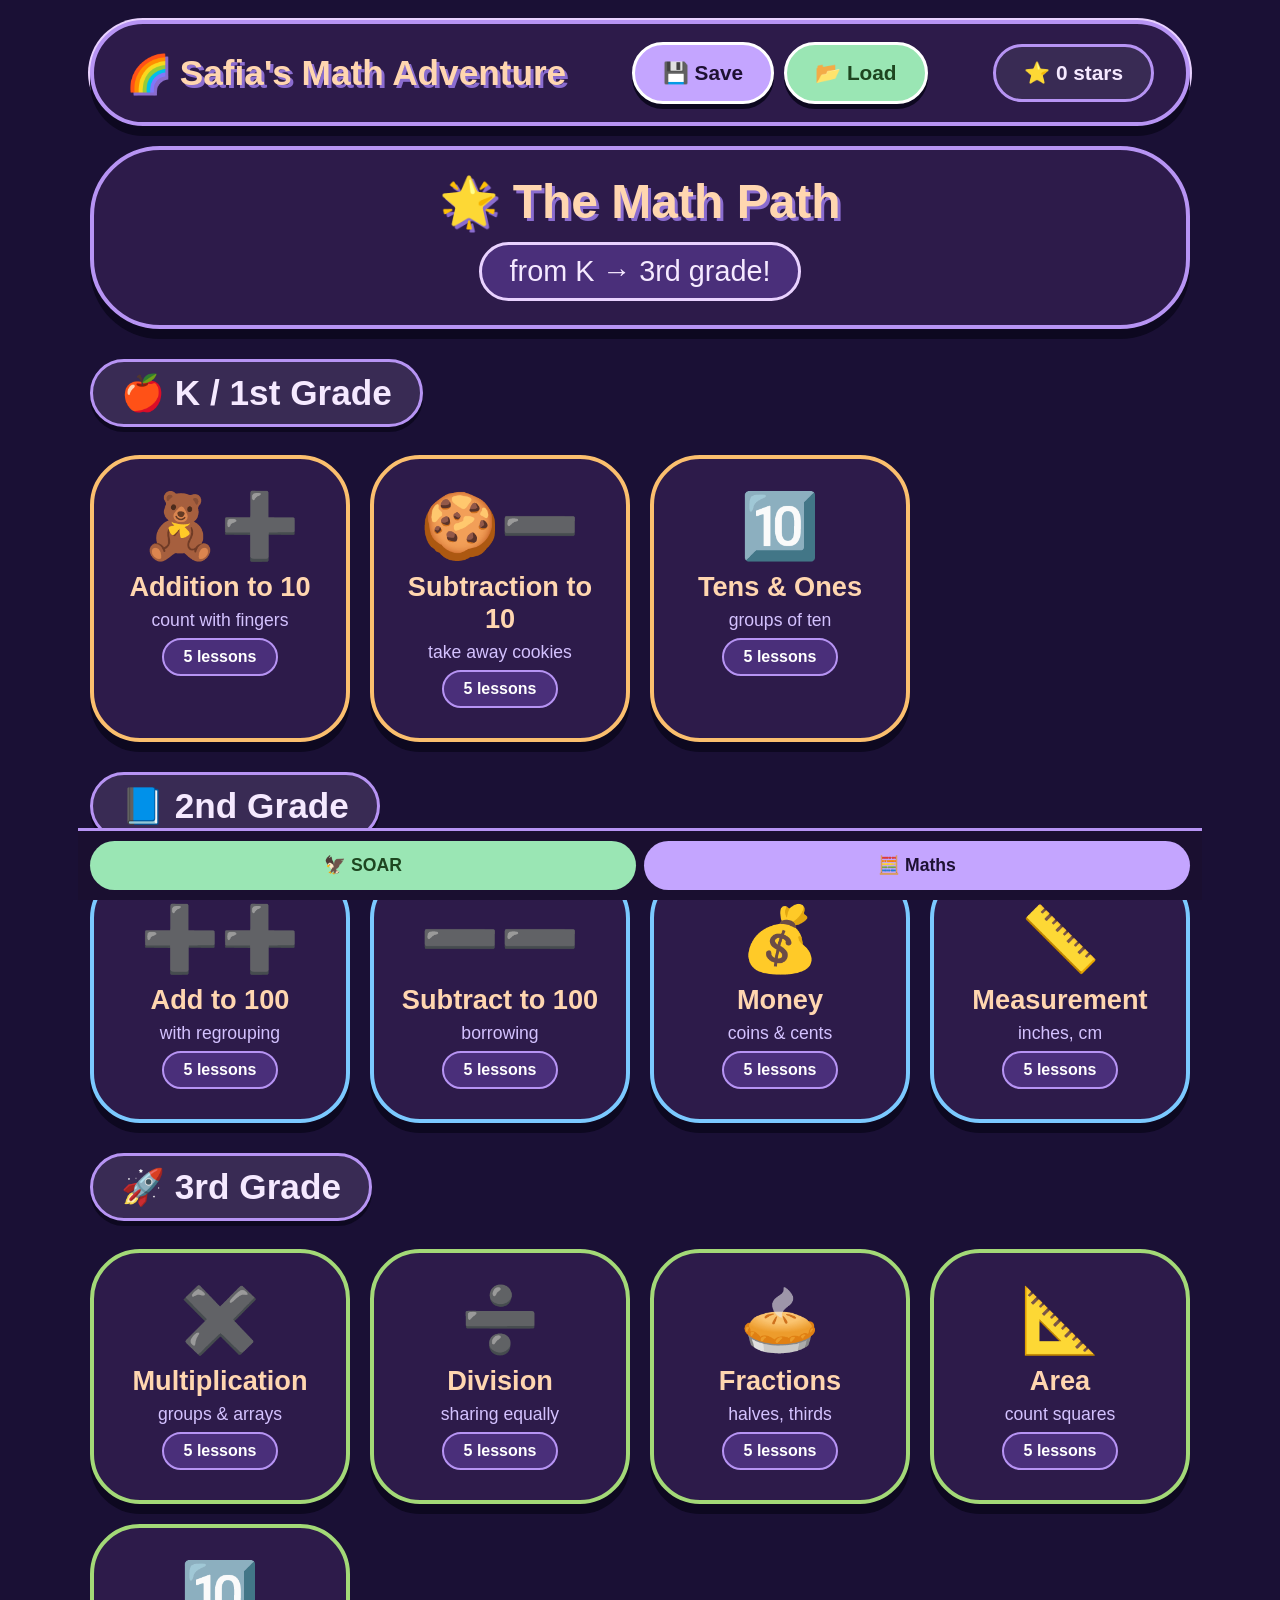
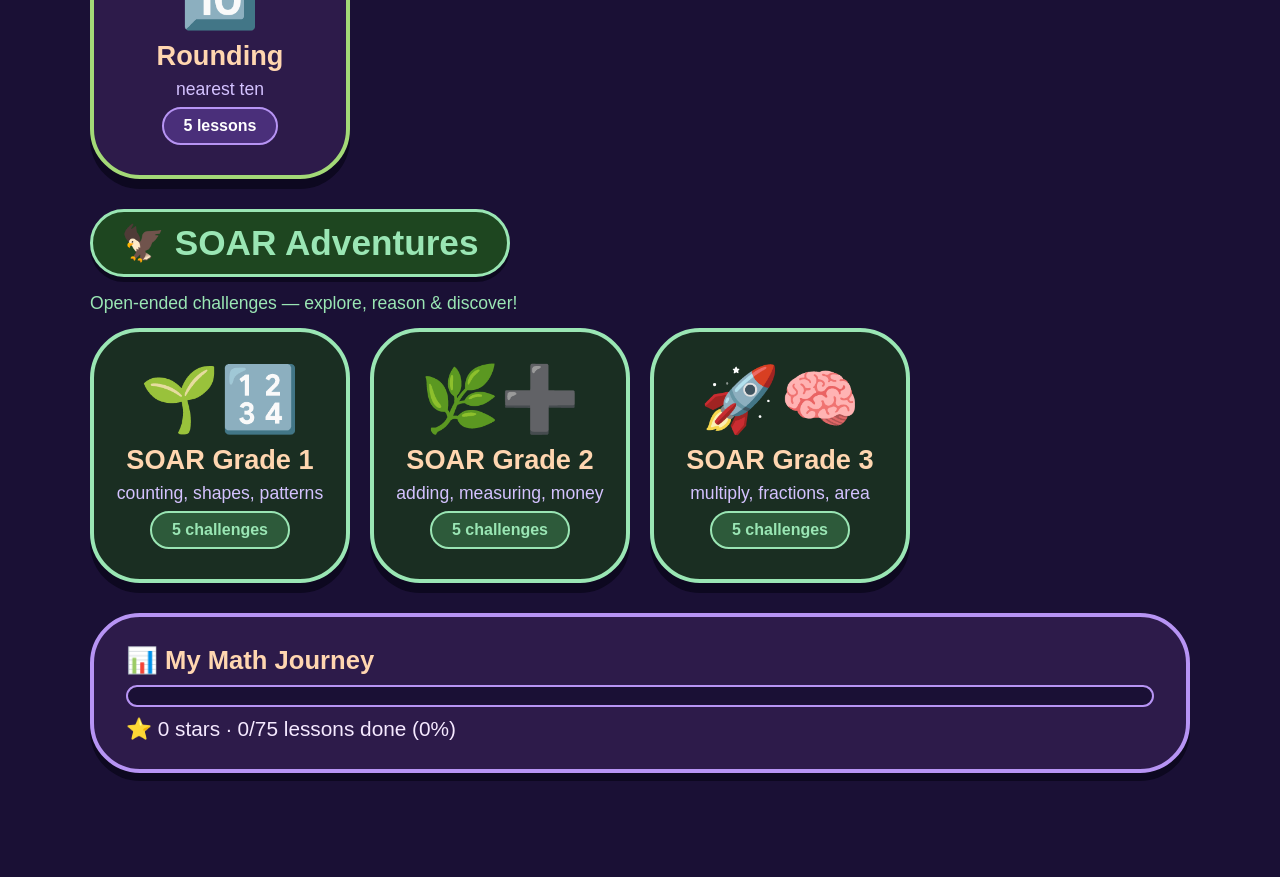
==== index.html @ 27be2ae8 "Update index.html" ====
<!DOCTYPE html>
<html lang="en">
<head>
  <meta charset="UTF-8">
  <meta name="viewport" content="width=device-width, initial-scale=1.0, maximum-scale=2.0, user-scalable=yes">
  <title>🌈 Safia's Math Adventure · K-2 to 3rd Grade</title>
  <style>
    * { box-sizing: border-box; margin: 0; padding: 0; -webkit-tap-highlight-color: transparent; }

    body {
      font-family: 'Comic Sans MS', 'Chalkboard SE', 'Segoe UI', cursive, sans-serif;
      background: #1a1035;
      min-height: 100vh;
      padding: 12px;
      color: #f5e9ff;
    }
    .wrap { max-width: 1000px; margin: 0 auto; }

    /* TOP BAR */
    .topbar {
      background: #2d1b4a; border: 4px solid #b794f4; border-radius: 60px;
      padding: 16px 24px; display: flex; align-items: center;
      justify-content: space-between; flex-wrap: wrap; gap: 12px;
      margin-bottom: 20px; box-shadow: 0 10px 0 #0d0820, 0 0 0 2px #e9d2ff;
    }
    .topbar-title { font-size: 1.8rem; font-weight: 900; color: #ffd6b0; text-shadow: 3px 3px 0 #8a6ccf; }
    .topbar-btns { display: flex; gap: 10px; flex-wrap: wrap; }
    .tb-btn {
      padding: 10px 20px; border: 3px solid white; border-radius: 50px;
      font-weight: 900; font-size: 1.1rem; cursor: pointer;
      box-shadow: 0 5px 0 #0d0820; transition: 0.1s; min-height: 50px;
    }
    .tb-btn:active { transform: translateY(5px); box-shadow: 0 1px 0 #0d0820; }
    .tb-save { background: #c4a5ff; color: #1e1133; }
    .tb-load { background: #9ae6b4; color: #1e4620; }
    .tb-lbl { background: #392b54; color: #f5e9ff; padding: 10px 20px; border-radius: 50px; font-weight: 900; font-size: 1.1rem; border: 3px solid #b794f4; }

    /* QUICK NAV */
    .quick-nav {
      display: flex; gap: 8px; background: #1a0f30; border-top: 3px solid #b794f4;
      padding: 10px 12px; position: sticky; bottom: 0; z-index: 50; margin: 12px -12px 0;
    }
    .qn-btn {
      flex: 1; border: none; border-radius: 30px; padding: 12px 6px;
      font-weight: 900; font-size: 0.9rem; cursor: pointer; transition: 0.1s;
    }
    .qn-btn:active { transform: translateY(3px); }
    .qn-home { background: #FF9FCF; color: #1a0f2a; }
    .qn-soar { background: #9ae6b4; color: #1e4620; }
    .qn-math { background: #c4a5ff; color: #1e1133; }

    .screen { display: none; }
    .screen.active { display: block; }

    /* HOME */
    .path-header {
      background: #2d1b4a; border-radius: 70px; padding: 24px 20px;
      border: 4px solid #b794f4; box-shadow: 0 10px 0 #0d0820;
      text-align: center; margin-bottom: 24px;
    }
    .path-header h1 { font-size: 2.4rem; font-weight: 900; color: #ffd6b0; text-shadow: 3px 3px 0 #8a6ccf; }
    .path-header p { font-size: 1.4rem; background: #4a2f7a; display: inline-block; padding: 10px 28px; border-radius: 60px; border: 3px solid #e9d2ff; margin-top: 12px; }

    .grade-section { margin: 30px 0; }
    .grade-title {
      font-size: 1.8rem; font-weight: 900; background: #392b54; display: inline-block;
      padding: 10px 28px; border-radius: 50px; border: 3px solid #b794f4;
      box-shadow: 0 5px 0 #0d0820; margin-bottom: 16px;
    }
    .soar-grade-title {
      font-size: 1.8rem; font-weight: 900; background: #1e4620; display: inline-block;
      padding: 10px 28px; border-radius: 50px; border: 3px solid #9ae6b4;
      box-shadow: 0 5px 0 #0d0820; margin-bottom: 16px; color: #9ae6b4;
    }

    .menu-grid {
      display: grid; grid-template-columns: repeat(auto-fit, minmax(200px, 1fr));
      gap: 16px; margin: 12px 0;
    }
    .menu-card {
      background: #2d1b4a; border-radius: 40px; padding: 24px 14px;
      text-align: center; cursor: pointer; border: 4px solid transparent;
      box-shadow: 0 10px 0 #0d0820; transition: 0.1s;
      min-height: 190px; display: flex; flex-direction: column; align-items: center; gap: 7px;
    }
    .menu-card:active { transform: translateY(7px); box-shadow: 0 3px 0 #0d0820; }
    .menu-card.grade1 { border-color: #fbbf6e; }
    .menu-card.grade2 { border-color: #7bc9ff; }
    .menu-card.grade3 { border-color: #a3d977; }
    .menu-card.soar-card { border-color: #9ae6b4; background: #1a2e22; }
    .mc-icon { font-size: 3.2rem; }
    .mc-name { font-weight: 900; font-size: 1.4rem; color: #ffd6b0; }
    .mc-desc { font-size: 1rem; color: #d4c2ff; }
    .mc-badge { background: #4a2f7a; color: white; border-radius: 40px; padding: 6px 16px; font-weight: 900; border: 2px solid #b794f4; font-size: 0.9rem; }
    .mc-badge.soar-badge { background: #2d5a3a; border-color: #9ae6b4; color: #9ae6b4; }

    .progress-chart {
      background: #2d1b4a; border-radius: 50px; padding: 20px;
      border: 4px solid #b794f4; box-shadow: 0 8px 0 #0d0820; margin-top: 20px;
    }

    /* LEVELS */
    .levels-wrap {
      background: #2d1b4a; border-radius: 60px; padding: 24px;
      border: 4px solid #b794f4; box-shadow: 0 10px 0 #0d0820;
    }
    .levels-title { font-size: 2rem; font-weight: 900; color: #ffd6b0; text-align: center; margin-bottom: 20px; }
    .levels-grid { display: grid; grid-template-columns: repeat(auto-fit, minmax(130px, 1fr)); gap: 12px; }
    .lv-btn {
      background: #392b54; border: 3px solid #b794f4; border-radius: 40px;
      padding: 16px 8px; font-weight: 900; color: white; font-size: 1.1rem;
      box-shadow: 0 7px 0 #0d0820; cursor: pointer; transition: 0.1s; text-align: center;
    }
    .lv-btn:active { transform: translateY(6px); box-shadow: 0 2px 0 #0d0820; }
    .lv-btn.done { background: #2d5a3a; border-color: #9ae6b4; }
    .lv-btn.soar-lv { border-color: #9ae6b4; background: #1a2e22; }
    .lv-btn.soar-lv.done { background: #2d5a3a; }
    .lv-icon { font-size: 2.2rem; display: block; margin-bottom: 6px; }

    /* QUIZ */
    .quiz-head {
      background: #2d1b4a; border-radius: 50px; padding: 18px 22px;
      border: 4px solid #b794f4; box-shadow: 0 7px 0 #0d0820; margin-bottom: 18px;
    }
    .quiz-meta { display: flex; justify-content: space-between; font-size: 1.2rem; font-weight: 900; color: #ffd6b0; }
    .quiz-score-row { display: flex; gap: 12px; margin: 12px 0; }
    .qs-item { background: #392b54; border-radius: 35px; padding: 10px; flex: 1; text-align: center; border: 2px solid #b794f4; }
    .qs-val { font-size: 1.8rem; font-weight: 900; color: #ffd6b0; }
    .prog-bar { background: #1a1035; height: 14px; border-radius: 30px; border: 2px solid #b794f4; }
    .prog-fill { height: 100%; border-radius: 30px; background: linear-gradient(90deg,#c4a5ff,#ffd6b0); transition: width 0.3s; }

    .lesson-card {
      background: #2d1b4a; border-radius: 50px; padding: 24px;
      border: 4px solid #b794f4; box-shadow: 0 8px 0 #0d0820; margin-bottom: 18px;
    }
    .lesson-badge {
      background: #ffb347; color: #1e1133; border-radius: 40px;
      padding: 8px 22px; font-weight: 900; font-size: 1.2rem;
      display: inline-block; border: 3px solid white; margin-bottom: 16px;
    }
    .lesson-visual {
      background: #1a1035; border-radius: 40px; padding: 24px;
      font-size: 1.6rem; text-align: center; border: 4px dashed #c4a5ff;
      margin: 12px 0; line-height: 1.6; white-space: pre-wrap;
    }
    .lesson-explanation {
      background: #392b54; border-radius: 40px; padding: 20px;
      font-size: 1.2rem; border: 2px solid #b794f4; line-height: 1.7;
    }

    /* HINT BOX — full column layout */
    .hint-box {
      background: #2a1f3a; border-radius: 30px; padding: 20px;
      font-size: 1.1rem; margin: 14px 0;
      border: 3px solid #ffd6b0; color: #f5e9ff;
      display: none; line-height: 1.7;
    }
    .hint-box.show { display: block; }
    .hint-bubble {
      background: #392b54; border-radius: 16px; padding: 12px 16px;
      margin: 8px 0; color: #e4d2ff; line-height: 1.7;
    }
    .hint-col {
      background: #1a1035; border-radius: 14px; padding: 12px 20px;
      display: inline-block; min-width: 110px; text-align: right;
      font-family: 'Courier New', monospace; font-size: 1.4rem; margin: 6px auto;
    }
    .hint-chips { display: flex; flex-wrap: wrap; gap: 6px; align-items: center; margin: 8px 0; }
    .hint-chip {
      display: inline-flex; align-items: center; justify-content: center;
      min-width: 38px; height: 38px; border-radius: 9px;
      font-size: 1.2rem; font-weight: bold; padding: 0 6px;
    }

    .q-card {
      background: #2d1b4a; border-radius: 50px; padding: 24px;
      border: 4px solid #ffb347; box-shadow: 0 8px 0 #0d0820;
    }
    .question-text { font-size: 1.9rem; font-weight: 900; text-align: center; margin-bottom: 20px; color: #ffd6b0; }

    /* SOAR open-ended question */
    .soar-q-card {
      background: #1a2e22; border-radius: 50px; padding: 24px;
      border: 4px solid #9ae6b4; box-shadow: 0 8px 0 #0d0820;
    }
    .soar-question { font-size: 1.6rem; font-weight: 900; color: #9ae6b4; margin-bottom: 16px; }
    .soar-story { font-size: 1.2rem; color: #e4d2ff; line-height: 1.7; margin-bottom: 14px; }
    .soar-answer-input {
      width: 100%; padding: 14px; font-size: 1.6rem; font-family: inherit;
      background: #1a1035; border: 3px solid #9ae6b4; border-radius: 40px;
      color: #ffd6b0; text-align: center; outline: none; margin: 10px 0;
    }

    .options-grid { display: grid; grid-template-columns: repeat(2,1fr); gap: 12px; margin: 18px 0; }
    .opt-btn {
      background: #4a2f7a; border: 4px solid #b794f4; border-radius: 50px;
      padding: 22px 10px; font-size: 1.8rem; font-weight: 900; color: white;
      cursor: pointer; box-shadow: 0 7px 0 #0d0820; transition: 0.1s; min-height: 90px;
    }
    .opt-btn:active:not(:disabled) { transform: translateY(7px); box-shadow: 0 2px 0 #0d0820; }
    .opt-btn.correct { background: #2d6a4f; border-color: #9ae6b4; }
    .opt-btn.wrong { background: #9d4b4b; border-color: #ffb3b3; }
    .opt-btn:disabled { opacity: 0.8; }

    .feedback {
      border-radius: 50px; padding: 18px 22px; font-weight: 900;
      font-size: 1.3rem; margin: 12px 0; display: none;
    }
    .feedback.show { display: block; }
    .feedback.ok { background: #2d6a4f; border: 4px solid #9ae6b4; color: #e6ffe6; }
    .feedback.bad { background: #9d4b4b; border: 4px solid #ffb3b3; color: #ffe6e6; }

    .btn-row { display: flex; gap: 10px; flex-wrap: wrap; margin-top: 18px; }
    .btn {
      padding: 16px 24px; border: none; border-radius: 50px; font-weight: 900;
      font-size: 1.2rem; cursor: pointer; border: 4px solid white;
      box-shadow: 0 5px 0 #0d0820; transition: 0.1s; flex: 1; min-height: 60px;
    }
    .btn:active { transform: translateY(5px); box-shadow: 0 2px 0 #0d0820; }
    .btn-check { background: #c4a5ff; color: #1e1133; }
    .btn-next  { background: #9ae6b4; color: #1e4620; display: none; }
    .btn-hint  { background: #ffb347; color: #2d1b4a; }
    .btn-back  { background: #6b4f9f; color: white; }

    .result-card {
      background: #2d1b4a; border-radius: 70px; padding: 36px 22px;
      text-align: center; border: 6px solid #ffb347; box-shadow: 0 12px 0 #0d0820;
    }
    .result-emoji { font-size: 5rem; }
    .result-title { font-size: 3rem; font-weight: 900; color: #ffd6b0; text-shadow: 3px 3px 0 #8a6ccf; }
    .result-stars { font-size: 3.5rem; margin: 14px; }
    .mistake-item {
      background: #392b54; border-radius: 35px; padding: 14px;
      margin: 10px 0; border: 3px solid #b794f4; text-align: left; font-size: 1.1rem;
    }

    /* ── RESPONSIVE ─────────────────────────────────────────────── */

    /* Small phones < 380px — tighten everything */
    @media (max-width: 380px) {
      body { padding: 6px; }
      .topbar { padding: 10px 14px; border-radius: 40px; }
      .topbar-title { font-size: 1.2rem; }
      .tb-btn { padding: 8px 14px; font-size: 0.9rem; min-height: 40px; }
      .tb-lbl { padding: 8px 14px; font-size: 0.9rem; }
      .path-header h1 { font-size: 1.8rem; }
      .path-header p { font-size: 1.1rem; }
      .grade-title, .soar-grade-title { font-size: 1.3rem; padding: 8px 18px; }
      .menu-grid { grid-template-columns: 1fr; gap: 12px; }
      .menu-card { min-height: 150px; padding: 18px 12px; border-radius: 30px; }
      .mc-icon { font-size: 2.4rem; }
      .mc-name { font-size: 1.2rem; }
      .mc-desc { font-size: 0.85rem; }
      .options-grid { grid-template-columns: 1fr; gap: 10px; }
      .opt-btn { font-size: 1.5rem; padding: 18px 8px; min-height: 70px; }
      .question-text { font-size: 1.4rem; }
      .btn { font-size: 0.95rem; padding: 12px 10px; min-height: 52px; }
      .lesson-visual { font-size: 1.2rem; padding: 16px; }
      .lesson-explanation { font-size: 1rem; }
      .hint-col { font-size: 1.1rem; padding: 8px 14px; }
      .lv-btn { font-size: 0.9rem; padding: 12px 6px; }
      .lv-icon { font-size: 1.8rem; }
      .qn-btn { font-size: 0.75rem; padding: 10px 4px; }
      .soar-answer-input { font-size: 1.3rem; }
      .result-emoji { font-size: 4rem; }
      .result-title { font-size: 2.2rem; }
      .result-stars { font-size: 2.8rem; }
    }

    /* Phones 380–600px — default styles + small fixes */
    @media (max-width: 600px) {
      .options-grid { grid-template-columns: 1fr; }
      .menu-grid { grid-template-columns: 1fr 1fr; gap: 12px; }
      .btn { font-size: 1rem; padding: 14px; }
      .question-text { font-size: 1.6rem; }
      .topbar-title { font-size: 1.4rem; }
      .levels-grid { grid-template-columns: repeat(3, 1fr); }
    }

    /* Landscape phones — compact vertically */
    @media (max-height: 500px) and (orientation: landscape) {
      .quiz-head { padding: 10px 16px; }
      .lesson-card { padding: 14px; }
      .lesson-visual { padding: 12px; font-size: 1.2rem; }
      .q-card, .soar-q-card { padding: 14px; }
      .btn-row { margin-top: 10px; gap: 8px; }
      .btn { min-height: 48px; font-size: 1rem; padding: 10px; }
      .quick-nav { padding: 6px 10px; }
      .qn-btn { padding: 8px 4px; }
      .result-card { padding: 20px 16px; }
      .result-emoji { font-size: 3rem; }
    }

    /* Tablet 600–1024px — 3-col grids, larger text */
    @media (min-width: 600px) and (max-width: 1023px) {
      .wrap { max-width: 780px; }
      .path-header h1 { font-size: 2.6rem; }
      .path-header p { font-size: 1.6rem; }
      .grade-title, .soar-grade-title { font-size: 2rem; }
      .menu-grid { grid-template-columns: repeat(3, 1fr); gap: 16px; }
      .menu-card { min-height: 200px; padding: 26px 14px; }
      .mc-icon { font-size: 3.5rem; }
      .mc-name { font-size: 1.5rem; }
      .levels-grid { grid-template-columns: repeat(5, 1fr); gap: 14px; }
      .lv-btn { font-size: 1.2rem; padding: 18px 10px; }
      .lv-icon { font-size: 2.4rem; }
      .options-grid { grid-template-columns: repeat(2, 1fr); gap: 14px; }
      .opt-btn { font-size: 2rem; padding: 24px 12px; min-height: 100px; }
      .question-text { font-size: 2rem; }
      .btn { font-size: 1.3rem; padding: 18px; min-height: 68px; }
      .lesson-visual { font-size: 1.8rem; padding: 28px; }
      .lesson-explanation { font-size: 1.3rem; }
      .quiz-head { padding: 20px 26px; }
      .qs-val { font-size: 2rem; }
      .soar-answer-input { font-size: 1.8rem; padding: 16px; }
      .qn-btn { font-size: 1rem; padding: 14px 8px; }
      .topbar-title { font-size: 2rem; }
      .tb-btn { font-size: 1.2rem; padding: 12px 24px; min-height: 56px; }
      .result-emoji { font-size: 6rem; }
      .result-title { font-size: 3.2rem; }
      .result-stars { font-size: 4rem; }
      .hint-col { font-size: 1.6rem; padding: 14px 24px; }
    }

    /* Desktop 1024px+ — 4-col grids, wide layout */
    @media (min-width: 1024px) {
      body { padding: 20px 40px; }
      .wrap { max-width: 1100px; }
      .path-header h1 { font-size: 3rem; }
      .path-header p { font-size: 1.8rem; }
      .grade-title, .soar-grade-title { font-size: 2.2rem; }
      .menu-grid { grid-template-columns: repeat(4, 1fr); gap: 20px; }
      .menu-card { min-height: 220px; padding: 30px 16px; border-radius: 50px; }
      .mc-icon { font-size: 4rem; }
      .mc-name { font-size: 1.7rem; }
      .mc-desc { font-size: 1.1rem; }
      .mc-badge { font-size: 1rem; padding: 8px 20px; }
      .levels-grid { grid-template-columns: repeat(5, 1fr); gap: 16px; }
      .lv-btn { font-size: 1.3rem; padding: 20px 10px; border-radius: 50px; }
      .lv-icon { font-size: 2.6rem; }
      .options-grid { grid-template-columns: repeat(2, 1fr); gap: 16px; }
      .opt-btn { font-size: 2.2rem; padding: 28px 14px; min-height: 110px; border-radius: 60px; }
      .question-text { font-size: 2.4rem; }
      .btn { font-size: 1.4rem; padding: 20px; min-height: 72px; border-radius: 60px; }
      .lesson-card { padding: 32px; border-radius: 60px; }
      .lesson-visual { font-size: 2rem; padding: 32px; }
      .lesson-explanation { font-size: 1.4rem; padding: 24px; }
      .quiz-head { padding: 24px 30px; border-radius: 60px; }
      .qs-val { font-size: 2.4rem; }
      .soar-answer-input { font-size: 2rem; padding: 18px; }
      .qn-btn { font-size: 1.1rem; padding: 14px 10px; }
      .topbar { padding: 18px 32px; }
      .topbar-title { font-size: 2.2rem; }
      .tb-btn { font-size: 1.3rem; padding: 14px 28px; min-height: 62px; }
      .tb-lbl { font-size: 1.3rem; padding: 14px 28px; }
      .result-card { max-width: 700px; margin: 0 auto; padding: 50px 32px; }
      .result-emoji { font-size: 7rem; }
      .result-title { font-size: 3.8rem; }
      .result-stars { font-size: 4.5rem; }
      .hint-col { font-size: 1.8rem; padding: 16px 28px; min-width: 140px; }
      .hint-bubble { font-size: 1.2rem; padding: 14px 18px; }
      .hint-chip { min-width: 44px; height: 44px; font-size: 1.4rem; }
      .progress-chart { padding: 28px 32px; }
    }

    /* Large desktop 1400px+ */
    @media (min-width: 1400px) {
      .wrap { max-width: 1280px; }
      .menu-grid { grid-template-columns: repeat(4, 1fr); gap: 24px; }
      .menu-card { min-height: 240px; }
    }

  </style>
</head>
<body>
<div class="wrap">

  <!-- TOP BAR -->
  <div class="topbar">
    <div class="topbar-title">🌈 Safia's Math Adventure</div>
    <div class="topbar-btns">
      <button class="tb-btn tb-save" onclick="saveProgress()">💾 Save</button>
      <button class="tb-btn tb-load" onclick="loadProgress()">📂 Load</button>
      <input type="file" id="loadFile" accept=".json" style="display:none" onchange="loadFile(event)">
    </div>
    <div class="tb-lbl" id="saveLbl">⭐ 0 stars</div>
  </div>

  <!-- HOME -->
  <div class="screen active" id="homeScreen">
    <div class="path-header">
      <h1>🌟 The Math Path</h1>
      <p>from K → 3rd grade!</p>
    </div>

    <div class="grade-section">
      <div class="grade-title">🍎 K / 1st Grade</div>
      <div class="menu-grid">
        <div class="menu-card grade1" onclick="openCategory('add1')">
          <div class="mc-icon">🧸➕</div><div class="mc-name">Addition to 10</div>
          <div class="mc-desc">count with fingers</div><div class="mc-badge">5 lessons</div>
        </div>
        <div class="menu-card grade1" onclick="openCategory('sub1')">
          <div class="mc-icon">🍪➖</div><div class="mc-name">Subtraction to 10</div>
          <div class="mc-desc">take away cookies</div><div class="mc-badge">5 lessons</div>
        </div>
        <div class="menu-card grade1" onclick="openCategory('place1')">
          <div class="mc-icon">🔟</div><div class="mc-name">Tens &amp; Ones</div>
          <div class="mc-desc">groups of ten</div><div class="mc-badge">5 lessons</div>
        </div>
      </div>
    </div>

    <div class="grade-section">
      <div class="grade-title">📘 2nd Grade</div>
      <div class="menu-grid">
        <div class="menu-card grade2" onclick="openCategory('add2')">
          <div class="mc-icon">➕➕</div><div class="mc-name">Add to 100</div>
          <div class="mc-desc">with regrouping</div><div class="mc-badge">5 lessons</div>
        </div>
        <div class="menu-card grade2" onclick="openCategory('sub2')">
          <div class="mc-icon">➖➖</div><div class="mc-name">Subtract to 100</div>
          <div class="mc-desc">borrowing</div><div class="mc-badge">5 lessons</div>
        </div>
        <div class="menu-card grade2" onclick="openCategory('money')">
          <div class="mc-icon">💰</div><div class="mc-name">Money</div>
          <div class="mc-desc">coins &amp; cents</div><div class="mc-badge">5 lessons</div>
        </div>
        <div class="menu-card grade2" onclick="openCategory('measure')">
          <div class="mc-icon">📏</div><div class="mc-name">Measurement</div>
          <div class="mc-desc">inches, cm</div><div class="mc-badge">5 lessons</div>
        </div>
      </div>
    </div>

    <div class="grade-section">
      <div class="grade-title">🚀 3rd Grade</div>
      <div class="menu-grid">
        <div class="menu-card grade3" onclick="openCategory('multiply')">
          <div class="mc-icon">✖️</div><div class="mc-name">Multiplication</div>
          <div class="mc-desc">groups &amp; arrays</div><div class="mc-badge">5 lessons</div>
        </div>
        <div class="menu-card grade3" onclick="openCategory('divide')">
          <div class="mc-icon">➗</div><div class="mc-name">Division</div>
          <div class="mc-desc">sharing equally</div><div class="mc-badge">5 lessons</div>
        </div>
        <div class="menu-card grade3" onclick="openCategory('fractions')">
          <div class="mc-icon">🥧</div><div class="mc-name">Fractions</div>
          <div class="mc-desc">halves, thirds</div><div class="mc-badge">5 lessons</div>
        </div>
        <div class="menu-card grade3" onclick="openCategory('area')">
          <div class="mc-icon">📐</div><div class="mc-name">Area</div>
          <div class="mc-desc">count squares</div><div class="mc-badge">5 lessons</div>
        </div>
        <div class="menu-card grade3" onclick="openCategory('rounding')">
          <div class="mc-icon">🔟</div><div class="mc-name">Rounding</div>
          <div class="mc-desc">nearest ten</div><div class="mc-badge">5 lessons</div>
        </div>
      </div>
    </div>

    <!-- SOAR section -->
    <div class="grade-section">
      <div class="soar-grade-title">🦅 SOAR Adventures</div>
      <div style="color:#9ae6b4;margin-bottom:14px;font-size:1.1rem;">Open-ended challenges — explore, reason &amp; discover!</div>
      <div class="menu-grid">
        <div class="menu-card soar-card" onclick="openCategory('soar1')">
          <div class="mc-icon">🌱🔢</div><div class="mc-name">SOAR Grade 1</div>
          <div class="mc-desc">counting, shapes, patterns</div>
          <div class="mc-badge soar-badge">5 challenges</div>
        </div>
        <div class="menu-card soar-card" onclick="openCategory('soar2')">
          <div class="mc-icon">🌿➕</div><div class="mc-name">SOAR Grade 2</div>
          <div class="mc-desc">adding, measuring, money</div>
          <div class="mc-badge soar-badge">5 challenges</div>
        </div>
        <div class="menu-card soar-card" onclick="openCategory('soar3')">
          <div class="mc-icon">🚀🧠</div><div class="mc-name">SOAR Grade 3</div>
          <div class="mc-desc">multiply, fractions, area</div>
          <div class="mc-badge soar-badge">5 challenges</div>
        </div>
      </div>
    </div>

    <div class="progress-chart" id="progressChart"></div>
    <div class="quick-nav">
      <button class="qn-btn qn-soar" onclick="document.getElementById('homeScreen').scrollIntoView({behavior:'smooth',block:'end'})">🦅 SOAR</button>
      <button class="qn-btn qn-math" onclick="document.getElementById('homeScreen').scrollIntoView({behavior:'smooth',block:'start'})">🧮 Maths</button>
    </div>
  </div>

  <!-- LEVELS -->
  <div class="screen" id="levelsScreen">
    <div class="levels-wrap">
      <div class="levels-title" id="levelsTitle">pick a lesson</div>
      <div class="levels-grid" id="levelsGrid"></div>
      <div style="margin-top:20px;text-align:center;">
        <button class="btn btn-back" onclick="showHome()">← back to home</button>
      </div>
    </div>
    <div class="quick-nav">
      <button class="qn-btn qn-home" onclick="showHome()">🏠 Home</button>
      <button class="qn-btn qn-soar" onclick="openCategory('soar1')">🦅 SOAR</button>
      <button class="qn-btn qn-math" onclick="showHome()">🧮 Maths</button>
    </div>
  </div>

  <!-- QUIZ -->
  <div class="screen" id="quizScreen">
    <div style="display:flex;gap:8px;margin-bottom:12px;flex-wrap:wrap;">
      <button class="btn btn-back" style="flex:none;padding:10px 18px;font-size:1rem;" onclick="leaveQuiz()">🏠 Home</button>
      <button class="btn btn-back" style="flex:none;padding:10px 18px;font-size:1rem;background:#392b54;" onclick="leaveQuizToLevels()">← Levels</button>
    </div>
    <div class="quiz-head">
      <div class="quiz-meta">
        <span id="quizLabel">Lesson</span>
        <span id="quizQNum">1/3</span>
      </div>
      <div class="quiz-score-row">
        <div class="qs-item"><div>✅</div><div class="qs-val" id="qsCorrect">0</div></div>
        <div class="qs-item"><div>❌</div><div class="qs-val" id="qsWrong">0</div></div>
      </div>
      <div class="prog-bar"><div class="prog-fill" id="progFill" style="width:0%"></div></div>
    </div>
    <div id="lessonContainer"></div>
    <div id="questionContainer"></div>
    <div class="hint-box" id="hintBox"></div>
    <div class="feedback" id="feedback"></div>
    <div class="btn-row">
      <button class="btn btn-hint" id="hintBtn" onclick="showHint()">💡 Hint</button>
      <button class="btn btn-check" id="checkBtn" onclick="checkAnswer()">✅ Check</button>
      <button class="btn btn-next" id="nextBtn" onclick="nextQuestion()">▶ Next</button>
    </div>
    <div class="quick-nav">
      <button class="qn-btn qn-home" onclick="leaveQuiz()">🏠 Home</button>
      <button class="qn-btn qn-soar" onclick="leaveAndGo('soar1')">🦅 SOAR</button>
      <button class="qn-btn qn-math" onclick="leaveQuizToLevels()">← Levels</button>
    </div>
  </div>

  <!-- RESULT -->
  <div class="screen" id="resultScreen">
    <div style="display:flex;gap:8px;margin-bottom:12px;flex-wrap:wrap;">
      <button class="btn btn-back" style="flex:none;padding:10px 18px;font-size:1rem;" onclick="showHome()">🏠 Home</button>
      <button class="btn btn-back" style="flex:none;padding:10px 18px;font-size:1rem;background:#392b54;" onclick="leaveQuizToLevels()">← Levels</button>
    </div>
    <div class="result-card">
      <div class="result-emoji" id="resEmoji">🏆</div>
      <div class="result-title" id="resTitle">Great job!</div>
      <div class="result-stars" id="resStars">⭐⭐⭐</div>
      <div class="result-msg" id="resMsg"></div>
      <div id="mistakeSection"></div>
      <div class="btn-row">
        <button class="btn btn-back" id="retryBtn">🔁 Try again</button>
        <button class="btn btn-check" onclick="showHome()">🏠 Home</button>
        <button class="btn btn-next" id="nextLvBtn" style="display:none">➡ Next lesson</button>
      </div>
    </div>
    <div class="quick-nav">
      <button class="qn-btn qn-home" onclick="showHome()">🏠 Home</button>
      <button class="qn-btn qn-soar" onclick="leaveAndGo('soar1')">🦅 SOAR</button>
      <button class="qn-btn qn-math" onclick="leaveQuizToLevels()">← Levels</button>
    </div>
  </div>
</div>

<script>
(function() {
  function rnd(a,b){return Math.floor(Math.random()*(b-a+1))+a;}
  function shuffle(arr){for(let i=arr.length-1;i>0;i--){const j=Math.floor(Math.random()*(i+1));[arr[i],arr[j]]=[arr[j],arr[i]];}return arr;}

  // ── HINT ENGINE ─────────────────────────────────────────────────────────
  // Rules:
  //   subtractHint(big, small): ones(big)>=ones(small) → simple | else → borrow
  //   addHint(a, b):            ones(a)+ones(b)<=9    → simple | else → carry
  //   missingAdd(known, total): show subtractHint(total, known)
  //   missingSub(total, result):show subtractHint(total, result)

  function hBubble(html){return `<div class="hint-bubble">${html}</div>`;}

  function hChip(n,bg){
    return `<span class="hint-chip" style="background:${bg||'#FF9FCF'};color:#1a0f2a;">${n}</span>`;
  }
  function hChips(steps, hlLast){
    return steps.map((n,i)=>hChip(n,(hlLast&&i===steps.length-1)?'#9ae6b4':'#FF9FCF')).join(' ');
  }
  function hCol(rows){
    const lines=rows.map(r=>`<div style="color:${r.c||'#ffd6b0'};font-family:'Courier New';font-size:1.4rem;text-align:right;padding:1px 0;">${r.t}</div>`).join('');
    return `<div style="text-align:center;margin:8px 0;"><div class="hint-col">${lines}</div></div>`;
  }
  function hWrap(border,icon,title,body){
    return `<div style="border:3px solid ${border};border-radius:20px;padding:14px;margin:6px 0;">
      <div style="color:${border};font-weight:900;font-size:1.1rem;text-align:center;margin-bottom:10px;">${icon} ${title}</div>
      ${body}</div>`;
  }

  function subtractHint(big, small){
    const oB=big%10, oS=small%10, tB=Math.floor(big/10), tS=Math.floor(small/10);
    const needBorrow=oB<oS, ans=big-small;
    const pad=String(big).length;
    if(!needBorrow){
      return hWrap('#9ae6b4','➖',`${big} − ${small}`,
        hBubble(`<strong style="color:#ffd6b0;">Right side (ones):</strong> Is ${oB} ≥ ${oS}? <strong style="color:#9ae6b4;">YES ✅</strong> → ${oB} − ${oS} = ${oB-oS}`)
        +hBubble(`<strong style="color:#ffd6b0;">Left side (tens):</strong> ${tB} − ${tS} = ${tB-tS}`)
        +hCol([{t:'  '+big},{t:'− '+String(small).padStart(pad,' ')},{t:'─'.repeat(pad+2),c:'#9e8fc9'},{t:'  '+ans,c:'#9ae6b4'}])
        +hBubble(`<strong style="color:#9ae6b4;">✅ ${big} − ${small} = ${ans} ⭐</strong>`)
      );
    } else {
      const bOnes=oB+10, nTens=tB-1, oDiff=bOnes-oS, tDiff=nTens-tS;
      const oSteps=Array.from({length:oDiff},(_,i)=>oS+i+1);
      return hWrap('#ff9fcf','➖',`${big} − ${small} (borrowing)`,
        hBubble(`<strong style="color:#ffd6b0;">Right side (ones):</strong> Is ${oB} ≥ ${oS}? <strong style="color:#ff9fcf;">NO ❌</strong> → we must <strong>borrow</strong>!`)
        +hBubble(`<strong style="color:#ffd6b0;">Borrow 1 ten:</strong> left side ${tB}→${nTens} · right side ${oB}→${bOnes} (because 10+${oB}=${bOnes})`)
        +hBubble(`<strong style="color:#ffd6b0;">Right side: ${bOnes} − ${oS}</strong> → count up from ${oS}:<br>`
          +`<div class="hint-chips">${hChip(oS,'#C77DFF')} → ${hChips(oSteps,true)}</div>`
          +`<em>${oSteps.join(', ')}</em> → <strong style="color:#9ae6b4;">${oDiff}</strong>`)
        +hBubble(`<strong style="color:#ffd6b0;">Left side (tens): ${nTens} − ${tS} = ${tDiff}</strong>`)
        +hCol([{t:'  '+big},{t:'− '+String(small).padStart(pad,' ')},{t:'─'.repeat(pad+2),c:'#9e8fc9'},{t:'  '+ans,c:'#9ae6b4'}])
        +hBubble(`<strong style="color:#9ae6b4;">✅ ${big} − ${small} = ${ans} ⭐</strong>`)
      );
    }
  }

  function addHint(a, b){
    const oA=a%10, oB=b%10, tA=Math.floor(a/10), tB=Math.floor(b/10);
    const oSum=oA+oB, needCarry=oSum>9, oWrite=oSum%10, carry=Math.floor(oSum/10);
    const bigO=Math.max(oA,oB), smlO=Math.min(oA,oB), ans=a+b;
    const oSteps=Array.from({length:smlO},(_,i)=>bigO+i+1);
    const pad=String(a).length;
    if(!needCarry){
      return hWrap('#9ae6b4','➕',`${a} + ${b}`,
        hBubble(`<strong style="color:#ffd6b0;">Right side (ones): ${oA}+${oB}</strong> → count from ${bigO} up ${smlO} step${smlO!==1?'s':''}:<br>`
          +`<div class="hint-chips">${hChip(bigO,'#C77DFF')} → ${hChips(oSteps,true)}</div>`
          +(oSteps.length?`<em>${oSteps.join(', ')}</em> → `:'')
          +`<strong style="color:#9ae6b4;">${oSum}</strong> (9 or less  -  no carry)`)
        +hBubble(`<strong style="color:#ffd6b0;">Left side (tens): ${tA}+${tB} = ${tA+tB}</strong>`)
        +hCol([{t:'  '+a},{t:'+ '+String(b).padStart(pad,' ')},{t:'─'.repeat(pad+2),c:'#9e8fc9'},{t:'  '+ans,c:'#9ae6b4'}])
        +hBubble(`<strong style="color:#9ae6b4;">✅ ${a} + ${b} = ${ans} ⭐</strong>`)
      );
    } else {
      return hWrap('#c4a5ff','➕',`${a} + ${b} (carrying)`,
        hBubble(`<strong style="color:#ffd6b0;">Right side (ones): ${oA}+${oB}</strong> → count from ${bigO} up ${smlO}:<br>`
          +`<div class="hint-chips">${hChip(bigO,'#C77DFF')} → ${hChips(oSteps,false)}</div>`
          +`Total = <strong>${oSum}</strong>  -  <strong style="color:#ff9fcf;">bigger than 9!</strong><br>`
          +`Write <strong style="color:#9ae6b4;">${oWrite}</strong> on right, carry <strong style="color:#ffd6b0;">${carry}</strong> to left.`)
        +hBubble(`<strong style="color:#ffd6b0;">Left side (tens): ${tA}+${tB}+${carry}(carried) = ${tA+tB+carry}</strong>`)
        +hCol([{t:'  '+carry,c:'#ffd6b0'},{t:'  '+a},{t:'+ '+String(b).padStart(pad,' ')},{t:'─'.repeat(pad+2),c:'#9e8fc9'},{t:'  '+ans,c:'#9ae6b4'}])
        +hBubble(`<strong style="color:#9ae6b4;">✅ ${a} + ${b} = ${ans} ⭐</strong>`)
      );
    }
  }

  function missingAddHint(total, known){
    const ans=total-known;
    return hWrap('#c4a5ff','❓','Missing Number  -  Addition',
      hBubble(`<strong style="color:#ffd6b0;">${known} + ? = ${total}</strong> → to find the missing number, subtract ${known} from ${total}.`)
      +subtractHint(total, known)
      +hBubble(`<strong style="color:#9ae6b4;">✅ Missing number = ${ans} ⭐</strong> · Check: ${known}+${ans}=${total} ✓`)
    );
  }

  function missingSubHint(total, result){
    const ans=total-result;
    return hWrap('#ff9fcf','❓','Missing Number  -  Subtraction',
      hBubble(`<strong style="color:#ffd6b0;">${total} − ? = ${result}</strong> → subtract ${result} from ${total}.`)
      +subtractHint(total, result)
      +hBubble(`<strong style="color:#9ae6b4;">✅ Missing number = ${ans} ⭐</strong> · Check: ${total}−${ans}=${result} ✓`)
    );
  }

  function addThreeHint(a,b,c){
    const s1=a+b;
    return hWrap('#c4a5ff','🔺','Adding Three Numbers',
      hBubble(`<strong style="color:#ffd6b0;">Step 1  -  Add ${a} + ${b}:</strong>`)
      +addHint(a,b)
      +hBubble(`<strong style="color:#ffd6b0;">Step 2  -  Add ${c} to the result (${s1} + ${c}):</strong>`)
      +addHint(s1,c)
      +hBubble(`<strong style="color:#9ae6b4;">✅ ${a}+${b}+${c} = ${a+b+c} ⭐</strong>`)
    );
  }

  function subThreeHint(total,b,c){
    const s1=total-b;
    return hWrap('#ff9fcf','🔻','Subtracting Step by Step',
      hBubble(`<strong style="color:#ffd6b0;">Step 1  -  Subtract ${b} from ${total}:</strong>`)
      +subtractHint(total,b)
      +hBubble(`<strong style="color:#ffd6b0;">Step 2  -  Subtract ${c} from the result (${s1} − ${c}):</strong>`)
      +subtractHint(s1,c)
      +hBubble(`<strong style="color:#9ae6b4;">✅ ${total}−${b}−${c} = ${total-b-c} ⭐</strong>`)
    );
  }

  function factFamilyHint(a,b,total){
    return hWrap('#c4a5ff','👪','Math Family',
      hBubble(`<strong style="color:#ffd6b0;">👑 Big Boss = ${total}   🤝 Friends = ${a} & ${b}</strong>`)
      +hBubble(`<strong style="color:#ffd6b0;">➕ Plus (Friends → Boss):</strong><br>`
        +`${hChip(a,'#FF9FCF')} + ${hChip(b,'#FF9FCF')} = ${hChip(total,'#ffd6b0')} ✅<br>`
        +`${hChip(b,'#FF9FCF')} + ${hChip(a,'#FF9FCF')} = ${hChip(total,'#ffd6b0')} ✅`)
      +hBubble(`<strong style="color:#ffd6b0;">➖ Minus (Boss − Friend = Friend):</strong><br>`
        +`${hChip(total,'#ffd6b0')} − ${hChip(a,'#FF9FCF')} = ${hChip(b,'#9ae6b4')} ✅<br>`
        +`${hChip(total,'#ffd6b0')} − ${hChip(b,'#FF9FCF')} = ${hChip(a,'#9ae6b4')} ✅`)
      +hBubble(`🍪 <em>Big Boss must always be FIRST in minus, and LAST (after =) in plus!</em>`)
    );
  }

  function composeAddHint(target){
    const e=target>10?7:3, ans=target-e, e2=e+3, ans2=target-e2;
    return hWrap('#c4a5ff','🧩','Make a Sum',
      hBubble(`We need two different pairs that add to <strong>${target}</strong>. Let's find them!`)
      +hBubble(`<strong style="color:#ffd6b0;">Pair 1:</strong> Pick ${e}. Then ${e} + ? = ${target} → subtract:`)
      +subtractHint(target,e)
      +hBubble(`<strong style="color:#9ae6b4;">Pair 1: ${e} + ${ans} = ${target} ✅</strong>`)
      +hBubble(`<strong style="color:#ffd6b0;">Pair 2:</strong> Pick ${e2}. Then ${e2} + ? = ${target} → subtract:`)
      +subtractHint(target,e2)
      +hBubble(`<strong style="color:#9ae6b4;">Pair 2: ${e2} + ${ans2} = ${target} ✅ Now pick your own!</strong>`)
    );
  }

  function composeSubHint(diff){
    const big=diff+2, sml=2, big2=diff+3, sml2=3;
    return hWrap('#ff9fcf','🔍','Find the Gap',
      hBubble(`🍪 <strong>Cookie Story:</strong> The first number is always the Boss (the whole tray). The gap must always equal ${diff}.`)
      +hBubble(`<strong style="color:#ffd6b0;">Case 1  -  Boss is known: ${big} − ? = ${diff}</strong><br>"You have ${big} cookies, ${diff} are left. How many did you eat?" → subtract:`)
      +subtractHint(big,diff)
      +hBubble(`<strong style="color:#9ae6b4;">${big} − ${sml} = ${diff} ✅</strong>`)
      +hBubble(`<strong style="color:#ffd6b0;">Case 2  -  Boss is hiding: ? − ${sml2} = ${diff}</strong><br>"Mystery bag: took out ${sml2}, ${diff} remain. How many at start?" → add:`)
      +addHint(diff,sml2)
      +hBubble(`<strong style="color:#9ae6b4;">${big2} − ${sml2} = ${diff} ✅</strong><br><em>Rule: Boss known → subtract · Boss hiding → add</em>`)
    );
  }

  // ── LESSON DATA ─────────────────────────────────────────────────────────
  const LESSONS = {
    add1: [
      { learn:"Addition means putting things together!", visual:"🐶🐶 + 🐶🐶🐶 = 5 dogs!", example:"2 + 3 = 5",
        genHint:(a,b)=>addHint(a,b),
        gen:()=>{let a=rnd(1,4),b=rnd(1,4);return{q:`${a} + ${b} = ?`,ans:a+b,h:()=>addHint(a,b),opts:shuffle([a+b,a+b+1,a+b-1,a])};}},
      { learn:"Count on from the bigger number!", visual:"Start at 6 → 7, 8, 9... (+3) = 9", example:"6 + 3 = 9",
        gen:()=>{let a=rnd(3,6),b=rnd(1,3);return{q:`${a} + ${b} = ?`,ans:a+b,h:()=>addHint(a,b),opts:shuffle([a+b,a+b+1,a+b-1,b])};}},
      { learn:"Doubles are easy! Same number twice.", visual:"🍎🍎🍎 + 🍎🍎🍎 = 6", example:"3 + 3 = 6",
        gen:()=>{let d=rnd(2,5);return{q:`${d} + ${d} = ?`,ans:d*2,h:()=>addHint(d,d),opts:shuffle([d*2,d*2+1,d*2-1,d])};}},
      { learn:"Make a ten! What's missing to get to 10?", visual:"🟡🟡🟡🟡🟡🟡🟡 + ❓❓❓ = 10", example:"7 + 3 = 10",
        gen:()=>{let a=rnd(2,8);return{q:`${a} + ? = 10`,ans:10-a,h:()=>missingAddHint(10,a),opts:shuffle([10-a,10-a+1,10-a-1,a])};}},
      { learn:"Add three numbers! First two, then the third.", visual:"🐧2 + 🐧3 + 🐧1 = 6", example:"2+3+1=6",
        gen:()=>{let a=rnd(1,3),b=rnd(1,3),c=rnd(1,2);return{q:`${a} + ${b} + ${c} = ?`,ans:a+b+c,h:()=>addThreeHint(a,b,c),opts:shuffle([a+b+c,a+b+c+1,a+b+c-1,a+b])};}}
    ],
    sub1: [
      { learn:"Subtraction = taking away. Cookies eaten!", visual:"🍪🍪🍪🍪🍪 − 🍪🍪 = 🍪🍪🍪", example:"5−2=3",
        gen:()=>{let a=rnd(5,9),b=rnd(1,4);return{q:`${a} − ${b} = ?`,ans:a-b,h:()=>subtractHint(a,b),opts:shuffle([a-b,a-b+1,a-b-1,b])};}},
      { learn:"Count back! Start at the big number, count back.", visual:"9 → 8, 7, 6 (counted back 3) = 6", example:"9−3=6",
        gen:()=>{let a=rnd(6,10),b=rnd(1,4);return{q:`${a} − ${b} = ?`,ans:a-b,h:()=>subtractHint(a,b),opts:shuffle([a-b,a-b+1,a-b-1,b])};}},
      { learn:"Missing number! What's taken away?", visual:"8 − ? = 5. Count from 5 to 8!", example:"8−3=5",
        gen:()=>{let total=rnd(6,10),result=rnd(2,total-2);return{q:`${total} − ? = ${result}`,ans:total-result,h:()=>missingSubHint(total,result),opts:shuffle([total-result,total-result+1,total-result-1,result])};}},
      { learn:"How many more? Compare two amounts.", visual:"🌟🌟🌟🌟🌟 vs 🌟🌟🌟  -  how many more?", example:"5−3=2",
        gen:()=>{let a=rnd(5,9),b=rnd(2,a-2);return{q:`${a} − ${b} = ?`,ans:a-b,h:()=>subtractHint(a,b),opts:shuffle([a-b,a-b+1,a-b-1,b])};}},
      { learn:"Fact families: 3+4=7, 7−3=4, 7−4=3", visual:"Big Boss = 7 👑, Friends = 3 & 4 🤝", example:"7−4=3",
        gen:()=>{let a=rnd(2,5),b=rnd(2,5);return{q:`${a+b} − ${a} = ?`,ans:b,h:()=>factFamilyHint(a,b,a+b),opts:shuffle([b,b+1,b-1,a])}; }}
    ],
    place1: [
      { learn:"Tens and ones: 14 = 1 ten + 4 ones.", visual:"📦(10) + 🧱🧱🧱🧱 = 14", example:"14 → 1 ten",
        gen:()=>{let t=rnd(1,4),o=rnd(0,8),n=t*10+o;return{q:`${n} has how many tens?`,ans:t,h:()=>hWrap('#c4a5ff','📦','Tens & Ones',hBubble(`${n}: the LEFT digit is tens → <strong>${t}</strong> ten${t>1?'s':''}`)),opts:shuffle([t,t+1,t-1,o||1])};}},
      { learn:"Make the number! tens × 10 + ones.", visual:"3 tens + 5 ones = 35", example:"35",
        gen:()=>{let t=rnd(1,5),o=rnd(0,9);return{q:`${t} tens and ${o} ones = ?`,ans:t*10+o,h:()=>hWrap('#c4a5ff','📦','Build the Number',hBubble(`${t} tens = ${t*10}. Plus ${o} ones = <strong>${t*10+o}</strong>`)),opts:shuffle([t*10+o,t*10+o+1,t*10+o+10,o])};}},
      { learn:"Compare numbers. Which is bigger?", visual:"23 vs 32  -  look at the tens first!", example:"32 > 23",
        gen:()=>{let a=rnd(11,49),b=rnd(11,49);while(a===b)b=rnd(11,49);return{q:`Which is bigger: ${a} or ${b}?`,ans:Math.max(a,b),h:()=>hWrap('#c4a5ff','🔍','Compare',hBubble(`Look at the tens digit first! ${Math.floor(a/10)} vs ${Math.floor(b/10)}`)),opts:shuffle([Math.max(a,b),Math.min(a,b),Math.max(a,b)+1,Math.min(a,b)-1])};}},
      { learn:"Skip count by 10s: 10, 20, 30, 40...", visual:"📦 📦 📦 📦 = 40", example:"10, 20, 30, 40",
        gen:()=>{let n=rnd(3,7)*10;return{q:`What comes after ${n} when counting by 10s?`,ans:n+10,h:()=>hWrap('#c4a5ff','🔢','Skip Count',hBubble(`Count by 10s: ${n}, then add 10 → <strong>${n+10}</strong>`)),opts:shuffle([n+10,n+20,n-10,n+5])};}},
      { learn:"Even & odd: even numbers end in 0,2,4,6,8.", visual:"2🐧 4🐧 6🐧  -  pairs! All even.", example:"14 is even",
        gen:()=>{let n=rnd(10,30);return{q:`Is ${n} even or odd?`,ans:n%2===0?'even':'odd',h:()=>hWrap('#c4a5ff','🔢','Even or Odd',hBubble(`Last digit is ${n%10}. ${n%2===0?'Ends in 0,2,4,6,8 → even':'Ends in 1,3,5,7,9 → odd'}`)),opts:['even','odd',n%2===0?'odd':'even','both']};}}
    ],
    add2: [
      { learn:"Add tens: 30+20 = 50 (like 3+2 with a zero!)", visual:"📦📦📦 + 📦📦 = 📦📦📦📦📦 (50)", example:"30+20=50",
        gen:()=>{let a=rnd(2,4)*10,b=rnd(1,3)*10;return{q:`${a} + ${b} = ?`,ans:a+b,h:()=>addHint(a,b),opts:shuffle([a+b,a+b+10,a+b-10,a])};}},
      { learn:"Add 2-digit numbers, no regrouping.", visual:"34 + 25: ones 4+5=9, tens 3+2=5 → 59", example:"34+25=59",
        gen:()=>{let a,b,g=0;do{a=rnd(11,54);b=rnd(11,44);g++;}while(((a%10)+(b%10)>9||a+b>99)&&g<200);return{q:`${a} + ${b} = ?`,ans:a+b,h:()=>addHint(a,b),opts:shuffle([a+b,a+b+1,a+b+10,a+b-1])};}},
      { learn:"Carry! When ones add to more than 9.", visual:"15+17: 5+7=12 → write 2, carry 1 → 32", example:"15+17=32",
        gen:()=>{let a,b,g=0;do{a=rnd(14,67);b=rnd(13,55);g++;}while(((a%10)+(b%10)<10||a+b>99)&&g<200);return{q:`${a} + ${b} = ?`,ans:a+b,h:()=>addHint(a,b),opts:shuffle([a+b,a+b+1,a+b+10,a+b-1])};}},
      { learn:"Missing addend: ? + 14 = 30 → subtract!", visual:"30 − 14 = 16, so ? = 16", example:"? + 14 = 30",
        gen:()=>{let a=rnd(11,25),total=rnd(a+5,50);return{q:`? + ${a} = ${total}`,ans:total-a,h:()=>missingAddHint(total,a),opts:shuffle([total-a,total-a+1,total-a-1,a])};}},
      { learn:"Add three 2-digit numbers  -  step by step!", visual:"12+23+14: first 12+23=35, then 35+14=49", example:"12+23+14=49",
        gen:()=>{let a=rnd(10,25),b=rnd(10,25),c=rnd(10,25);while(a+b+c>95)c=rnd(10,20);return{q:`${a} + ${b} + ${c} = ?`,ans:a+b+c,h:()=>addThreeHint(a,b,c),opts:shuffle([a+b+c,a+b+c+1,a+b+c-1,a+b])};}}
    ],
    sub2: [
      { learn:"Subtract tens: 50−20=30 (like 5−2 with a zero!)", visual:"📦📦📦📦📦 − 📦📦 = 📦📦📦", example:"50−20=30",
        gen:()=>{let a=rnd(4,7)*10,b=rnd(1,3)*10;return{q:`${a} − ${b} = ?`,ans:a-b,h:()=>subtractHint(a,b),opts:shuffle([a-b,a-b+10,a-b-10,a])};}},
      { learn:"Subtract 2-digit, no borrowing.", visual:"56−23: ones 6−3=3, tens 5−2=3 → 33", example:"56−23=33",
        gen:()=>{let a,b,g=0;do{a=rnd(30,80);b=rnd(11,a-10);g++;}while(((a%10)<(b%10))&&g<200);return{q:`${a} − ${b} = ?`,ans:a-b,h:()=>subtractHint(a,b),opts:shuffle([a-b,a-b+1,a-b+10,a-b-1])};}},
      { learn:"Borrow! When ones are too small.", visual:"32−18: 2<8, borrow! 12−8=4, 2−1=2 → 14", example:"32−18=14",
        gen:()=>{let a,b,g=0;do{a=rnd(22,91);b=rnd(13,a-5);g++;}while(((a%10)>=(b%10)||a-b<5)&&g<200);return{q:`${a} − ${b} = ?`,ans:a-b,h:()=>subtractHint(a,b),opts:shuffle([a-b,a-b+1,a-b-1,a-b+10])};}},
      { learn:"Missing subtrahend: 25 − ? = 13 → 25−13=12", visual:"25−?=13 → 25−13=12", example:"25−12=13",
        gen:()=>{let total=rnd(20,60),result=rnd(5,total-10);return{q:`${total} − ? = ${result}`,ans:total-result,h:()=>missingSubHint(total,result),opts:shuffle([total-result,total-result+1,total-result-1,result])};}},
      { learn:"Subtract three numbers step by step!", visual:"75−28−19: first 75−28=47, then 47−19=28", example:"75−28−19=28",
        gen:()=>{let t=rnd(50,85),b,c,g=0;do{b=rnd(10,t-20);c=rnd(5,t-b-10);g++;}while((t-b-c<5||t-b-c>40)&&g<200);return{q:`${t} − ${b} − ${c} = ?`,ans:t-b-c,h:()=>subThreeHint(t,b,c),opts:shuffle([t-b-c,t-b-c+1,t-b-c-1,t-b])};}}
    ],
    money: [
      { learn:"Penny=1¢, nickel=5¢, dime=10¢, quarter=25¢", visual:"🟤1¢ 🔘5¢ 🪙10¢ 🥈25¢", example:"2 dimes=20¢",
        gen:()=>{let d=rnd(1,5);return{q:`${d} dime${d>1?'s':''} = __¢?`,ans:d*10,h:()=>hWrap('#c4a5ff','💰','Dimes',hBubble(`Each dime = 10¢. Count by 10s: ${Array.from({length:d},(_,i)=>(i+1)*10).join(', ')}`)),opts:shuffle([d*10,d*10+5,d*10-5,d*5])};}},
      { learn:"Count nickels: 5, 10, 15, 20...", visual:"🔘🔘🔘🔘 = 4×5 = 20¢", example:"4 nickels=20¢",
        gen:()=>{let n=rnd(2,6);return{q:`${n} nickels = __¢?`,ans:n*5,h:()=>hWrap('#c4a5ff','💰','Nickels',hBubble(`Each nickel=5¢. Count by 5s: ${Array.from({length:n},(_,i)=>(i+1)*5).join(', ')}`)),opts:shuffle([n*5,n*5+5,n*5-5,n*10])};}},
      { learn:"Add coins together  -  count biggest first.", visual:"Quarter+dime+nickel = 25+10+5 = 40¢", example:"40¢",
        gen:()=>{let q=rnd(0,1)*25,d=rnd(1,3)*10,n=rnd(0,1)*5;return{q:`${q>0?'1 quarter + ':''}${d/10} dime${d>10?'s':''} + ${n>0?'1 nickel':''} = __¢?`,ans:q+d+n,h:()=>hWrap('#c4a5ff','💰','Add Coins',hBubble(`${q}+${d}+${n} = <strong>${q+d+n}¢</strong>`)),opts:shuffle([q+d+n,q+d+n+5,q+d+n-5,q+d])};}},
      { learn:"How much change? Start with what you paid.", visual:"Pay 50¢ for 32¢ item → 50−32=18¢ change", example:"18¢",
        gen:()=>{let cost=rnd(11,45),paid=[50,25,75][rnd(0,2)];while(paid<cost)paid=100;return{q:`Pay ${paid}¢ for a ${cost}¢ item. Change = ?`,ans:paid-cost,h:()=>subtractHint(paid,cost),opts:shuffle([paid-cost,paid-cost+5,paid-cost-5,cost])};}},
      { learn:"Dollar = 100¢. How many quarters?", visual:"🥈🥈🥈🥈 = 4×25 = 100¢ = $1", example:"4 quarters = $1",
        gen:()=>{let q=rnd(2,8);return{q:`${q*25}¢ = how many quarters?`,ans:q,h:()=>hWrap('#c4a5ff','💰','Quarters',hBubble(`Each quarter=25¢. ${q*25}÷25 = <strong>${q}</strong>`)),opts:shuffle([q,q+1,q-1,q+2])};}}
    ],
    measure: [
      { learn:"Measure with a ruler! Count the inches.", visual:"📏 ➖➖➖ = 3 inches", example:"3 inches",
        gen:()=>{let m=rnd(1,8);return{q:`A pencil is ${m} inches long. How many inches?`,ans:m,h:()=>hWrap('#c4a5ff','📏','Measure',hBubble(`Count the marks: <strong>${m}</strong> inches`)),opts:shuffle([m,m+1,m-1,m+2])};}},
      { learn:"cm vs inches: 1 inch ≈ 2.5 cm. CM are smaller.", visual:"📏 1 inch = about 2.5 cm", example:"1in≈2.5cm",
        gen:()=>{let m=rnd(2,8);return{q:`${m} inches is about how many cm? (1in≈2.5cm)`,ans:Math.round(m*2.5),h:()=>hWrap('#c4a5ff','📏','Inches to cm',hBubble(`${m} × 2.5 = <strong>${m*2.5}</strong>`)),opts:shuffle([Math.round(m*2.5),Math.round(m*2.5)+2,Math.round(m*2.5)-2,m])};}},
      { learn:"Compare lengths! Which is longer?", visual:"Snake 🐍 (8cm) vs worm 🪱 (5cm)  -  snake is longer", example:"8>5",
        gen:()=>{let a=rnd(3,12),b=rnd(3,12);while(a===b)b=rnd(3,12);return{q:`Object A = ${a}cm, Object B = ${b}cm. Which is longer?`,ans:a>b?`A (${a}cm)`:`B (${b}cm)`,h:()=>hWrap('#c4a5ff','📏','Compare',hBubble(`${a} vs ${b}  -  ${Math.max(a,b)} is bigger`)),opts:[`A (${a}cm)`,`B (${b}cm)`,`Same`,`Can't tell`]};}},
      { learn:"Add lengths: 5cm + 3cm = 8cm.", visual:"📏5cm + 📏3cm = 📏8cm", example:"8cm",
        gen:()=>{let a=rnd(3,10),b=rnd(2,8);return{q:`${a}cm + ${b}cm = ?`,ans:a+b,h:()=>addHint(a,b),opts:shuffle([a+b,a+b+1,a+b-1,a])};}},
      { learn:"Perimeter = all sides added together!", visual:"🟦 side 4cm × 4 sides = 16cm perimeter", example:"Perimeter=16",
        gen:()=>{let s=rnd(2,6);return{q:`Square with sides ${s}cm. Perimeter = ?`,ans:s*4,h:()=>hWrap('#c4a5ff','📐','Perimeter',hBubble(`4 sides × ${s}cm = <strong>${s*4}cm</strong>`)),opts:shuffle([s*4,s*4+2,s*4-2,s*2])};}}
    ],
    multiply: [
      { learn:"Multiplication = groups of same size!", visual:"🍪🍪 | 🍪🍪 | 🍪🍪 = 3×2=6", example:"3×2=6",
        gen:()=>{let a=rnd(2,5),b=rnd(2,4);return{q:`${a} × ${b} = ?`,ans:a*b,h:()=>hWrap('#a3d977','✖️','Multiply',hBubble(`${a} groups of ${b}: count by ${b}s  -  ${Array.from({length:a},(_,i)=>(i+1)*b).join(', ')}`)),opts:shuffle([a*b,a*b+a,a*b-b,a+b])};}},
      { learn:"Doubles: 2×6=12 (add 6 twice!)", visual:"🟦🟦🟦🟦🟦🟦 + 🟦🟦🟦🟦🟦🟦 = 12", example:"2×6=12",
        gen:()=>{let b=rnd(3,9);return{q:`2 × ${b} = ?`,ans:2*b,h:()=>hWrap('#a3d977','✖️','Doubles',hBubble(`2 × ${b} = ${b} + ${b} = <strong>${2*b}</strong>`)),opts:shuffle([2*b,2*b+2,2*b-2,b])};}},
      { learn:"×5 always ends in 0 or 5! Count by 5s.", visual:"5, 10, 15, 20, 25... 🖐️", example:"4×5=20",
        gen:()=>{let a=rnd(2,9);return{q:`${a} × 5 = ?`,ans:a*5,h:()=>hWrap('#a3d977','✖️','Times 5',hBubble(`Count by 5s: ${Array.from({length:a},(_,i)=>(i+1)*5).join(', ')}`)),opts:shuffle([a*5,a*5+5,a*5-5,a*10])};}},
      { learn:"Array: rows × columns = total.", visual:"⬛⬛⬛\n⬛⬛⬛\n⬛⬛⬛ = 3×3=9", example:"3×3=9",
        gen:()=>{let r=rnd(2,5),c=rnd(2,5);return{q:`Array: ${r} rows × ${c} columns = ?`,ans:r*c,h:()=>hWrap('#a3d977','📐','Array',hBubble(`${r} rows × ${c} columns = <strong>${r*c}</strong>`)),opts:shuffle([r*c,r*c+r,r*c-c,r+c])};}},
      { learn:"Missing factor: ? × 4 = 12 → 12÷4=3", visual:"? × 4 = 12 → 3", example:"3×4=12",
        gen:()=>{let a=rnd(2,5),b=rnd(2,5);return{q:`? × ${b} = ${a*b}`,ans:a,h:()=>hWrap('#a3d977','❓','Missing Factor',hBubble(`${a*b} ÷ ${b} = <strong>${a}</strong>`)),opts:shuffle([a,a+1,a-1,b])};}}
    ],
    divide: [
      { learn:"Division = sharing equally among groups!", visual:"🍪🍪🍪🍪🍪🍪 ÷ 3 = 🍪🍪 each", example:"6÷3=2",
        gen:()=>{let a=rnd(2,5),b=rnd(2,5);return{q:`${a*b} ÷ ${a} = ?`,ans:b,h:()=>hWrap('#a3d977','➗','Divide',hBubble(`Share ${a*b} into ${a} groups: ${Array.from({length:a},()=>b).join(' + ')} = <strong>${b} each</strong>`)),opts:shuffle([b,b+1,b-1,a])};}},
      { learn:"Division is the opposite of multiplication!", visual:"3×4=12, so 12÷4=3 and 12÷3=4", example:"12÷4=3",
        gen:()=>{let a=rnd(2,6),b=rnd(2,5);return{q:`${a*b} ÷ ${b} = ?`,ans:a,h:()=>hWrap('#a3d977','➗','Fact Family',hBubble(`${b} × <strong>${a}</strong> = ${a*b}, so ${a*b} ÷ ${b} = <strong>${a}</strong>`)),opts:shuffle([a,a+1,a-1,b])};}},
      { learn:"÷2 means half! Split into 2 equal parts.", visual:"🟦🟦🟦🟦🟦🟦 → 🟦🟦🟦 | 🟦🟦🟦", example:"6÷2=3",
        gen:()=>{let a=rnd(2,8)*2;return{q:`${a} ÷ 2 = ?`,ans:a/2,h:()=>hWrap('#a3d977','➗','Half',hBubble(`Half of ${a}: <strong>${a/2}</strong>`)),opts:shuffle([a/2,a/2+1,a/2-1,a])};}},
      { learn:"÷5  -  how many groups of 5?", visual:"🟡🟡🟡🟡🟡|🟡🟡🟡🟡🟡 = 2 groups", example:"10÷5=2",
        gen:()=>{let q=rnd(2,6);return{q:`${q*5} ÷ 5 = ?`,ans:q,h:()=>hWrap('#a3d977','➗','Divide by 5',hBubble(`Count by 5s to ${q*5}: ${Array.from({length:q},(_,i)=>(i+1)*5).join(', ')} → <strong>${q} groups</strong>`)),opts:shuffle([q,q+1,q-1,q+2])};}},
      { learn:"Remainder: 7÷2 = 3 remainder 1 (one left over!)", visual:"🔴🔴🔴🔴🔴🔴🔴 ÷ 2 → 3 pairs + 1 left", example:"7÷2=3R1",
        gen:()=>{let d=rnd(2,4),q=rnd(2,5),r=rnd(1,d-1);return{q:`${d*q+r} ÷ ${d} = ?`,ans:q,h:()=>hWrap('#a3d977','➗','Remainder',hBubble(`${d}×${q}=${d*q}, then ${r} left over. Answer: <strong>${q}</strong> remainder ${r}`)),opts:shuffle([q,q+1,d,r])};}}
    ],
    fractions: [
      { learn:"1/2 = one of two equal parts. Half!", visual:"🥧 whole → 🥧 (half) + 🥧 (half)", example:"1/2 of 8=4",
        gen:()=>{let n=rnd(2,8)*2;return{q:`1/2 of ${n} = ?`,ans:n/2,h:()=>hWrap('#a3d977','🥧','Half',hBubble(`Half means divide by 2: ${n}÷2 = <strong>${n/2}</strong>`)),opts:shuffle([n/2,n/2+1,n/2-1,n])};}},
      { learn:"1/4 = one of four equal parts. Quarter!", visual:"🟦🟦🟦🟦 → take 1 → 1/4", example:"1/4 of 8=2",
        gen:()=>{let n=rnd(1,5)*4;return{q:`1/4 of ${n} = ?`,ans:n/4,h:()=>hWrap('#a3d977','🥧','Quarter',hBubble(`Quarter means divide by 4: ${n}÷4 = <strong>${n/4}</strong>`)),opts:shuffle([n/4,n/4+1,n/4-1,n/2])};}},
      { learn:"Compare fractions: 1/2 > 1/4 (bigger pieces!)", visual:"🟦🟦 (1/2) vs 🟦 (1/4)  -  half is bigger!", example:"1/2 > 1/4",
        gen:()=>{const FRACS=[['1/2',2],['1/4',4],['1/3',3],['3/4',4]];const VALS=[0.5,0.25,0.33,0.75];let i1=rnd(0,3),i2=rnd(0,3);while(i1===i2)i2=rnd(0,3);const fa=FRACS[i1][0],fb=FRACS[i2][0],va=VALS[i1],vb=VALS[i2],winner=va>vb?fa:fb;const hint=hBubble('Think: more slices = smaller pieces! '+fa+' vs '+fb+' -- which needs fewer cuts?');return{q:'Which is bigger: '+fa+' or '+fb+'?',ans:winner,h:()=>hWrap('#a3d977','Fractions','Compare Fractions',hint),opts:[fa,fb,'same','equal']};;}},
      { learn:"1/3 = one of three equal parts.", visual:"🍕🍕🍕 → take 1 → 1/3 of pizza", example:"1/3 of 9=3",
        gen:()=>{let n=rnd(1,4)*3;return{q:`1/3 of ${n} = ?`,ans:n/3,h:()=>hWrap('#a3d977','🥧','Third',hBubble(`Third means divide by 3: ${n}÷3 = <strong>${n/3}</strong>`)),opts:shuffle([n/3,n/3+1,n/3-1,n/2])};}},
      { learn:"Fraction of a set: 2/4 of 12 = ?", visual:"12 stars ★★★★★★★★★★★★ → 2/4 means half → 6", example:"2/4=1/2",
        gen:()=>{let n=rnd(2,6)*4;return{q:`3/4 of ${n} = ?`,ans:n*3/4,h:()=>hWrap('#a3d977','🥧','Fraction of Set',hBubble(`${n}÷4=${n/4} (one quarter). 3 quarters = ${n/4}×3 = <strong>${n*3/4}</strong>`)),opts:shuffle([n*3/4,n/4,n/2,n])}; }}
    ],
    area: [
      { learn:"Area = rows × columns of unit squares.", visual:"⬛⬛⬛⬛\n⬛⬛⬛⬛\n⬛⬛⬛⬛ = 3×4=12", example:"3×4=12",
        gen:()=>{let r=rnd(2,5),c=rnd(2,6);return{q:`Rectangle ${r} × ${c}. Area = ?`,ans:r*c,h:()=>hWrap('#a3d977','📐','Area',hBubble(`${r} rows × ${c} columns = <strong>${r*c}</strong> squares`)),opts:shuffle([r*c,r*c+r,r*c-c,r+c])};}},
      { learn:"Area of a square: side × side.", visual:"⬛⬛⬛\n⬛⬛⬛\n⬛⬛⬛ = 3×3=9", example:"3×3=9",
        gen:()=>{let s=rnd(2,6);return{q:`Square, side = ${s}. Area = ?`,ans:s*s,h:()=>hWrap('#a3d977','📐','Square Area',hBubble(`${s} × ${s} = <strong>${s*s}</strong>`)),opts:shuffle([s*s,s*s+s,s*s-s,(s+1)*(s+1)])};}},
      { learn:"Count square units to find area.", visual:"🟦🟦\n🟦🟦\n🟦🟦 = 6 square units", example:"6 sq units",
        gen:()=>{let a=rnd(6,20);return{q:`A shape has ${a} unit squares. Area = ?`,ans:a,h:()=>hWrap('#a3d977','📐','Count Squares',hBubble(`Just count them: <strong>${a}</strong> square units`)),opts:shuffle([a,a+1,a-1,a+2])};}},
      { learn:"L-shape: split into two rectangles, add areas.", visual:"Split L into 2 parts, add their areas!", example:"area A + area B",
        gen:()=>{let a=rnd(2,4),b=rnd(2,4),c=rnd(2,3),d=rnd(2,3);return{q:`L-shape: ${a}×${b} + ${c}×${d} = ?`,ans:a*b+c*d,h:()=>hWrap('#a3d977','📐','L-Shape Area',hBubble(`${a}×${b}=${a*b} and ${c}×${d}=${c*d}. Total: <strong>${a*b+c*d}</strong>`)),opts:shuffle([a*b+c*d,a*b+c*d+1,a*b+c*d-1,a*b])};}},
      { learn:"Missing side: Area=24, one side=6. Other side=?", visual:"24 = 6 × ? → 24÷6=4", example:"24÷6=4",
        gen:()=>{let a=rnd(2,5),b=rnd(2,6);return{q:`Area=${a*b}, one side=${a}. Other side=?`,ans:b,h:()=>hWrap('#a3d977','📐','Missing Side',hBubble(`${a*b} ÷ ${a} = <strong>${b}</strong>`)),opts:shuffle([b,b+1,b-1,a])};}}
    ],
    rounding: [
      { learn:"Round to nearest ten! Look at the ones digit.", visual:"27 → ones=7 (≥5) → round UP to 30", example:"27→30",
        gen:()=>{let n=rnd(11,98);let r=Math.round(n/10)*10;return{q:`Round ${n} to the nearest ten.`,ans:r,h:()=>hWrap('#a3d977','🔟','Round to Ten',hBubble(`Ones digit = ${n%10}. ${n%10>=5?`5 or more → round UP to ${r}`:`Less than 5 → round DOWN to ${r}`}`)),opts:shuffle([r,r+10,r-10,n])};}},
      { learn:"Round to nearest hundred! Look at the tens digit.", visual:"340 → tens=4 (<5) → round DOWN to 300", example:"340→300",
        gen:()=>{let n=rnd(101,899);let r=Math.round(n/100)*100;return{q:`Round ${n} to the nearest hundred.`,ans:r,h:()=>hWrap('#a3d977','💯','Round to Hundred',hBubble(`Tens digit = ${Math.floor((n%100)/10)}. ${Math.floor((n%100)/10)>=5?`≥5 → round UP to ${r}`:`<5 → round DOWN to ${r}`}`)),opts:shuffle([r,r+100,r-100,Math.round(n/10)*10])};}},
      { learn:"Is it closer to 20 or 30? Use a number line!", visual:"20 ─────24───── 30\n24 is closer to 20!", example:"24→20",
        gen:()=>{let tens=rnd(2,7)*10,ones=rnd(1,9),n=tens+ones;let r=Math.round(n/10)*10;return{q:`Is ${n} closer to ${Math.floor(n/10)*10} or ${Math.ceil(n/10)*10}?`,ans:r,h:()=>hWrap('#a3d977','🔟','Number Line',hBubble(`${n} is ${n-Math.floor(n/10)*10} away from ${Math.floor(n/10)*10} and ${Math.ceil(n/10)*10-n} away from ${Math.ceil(n/10)*10}. Closer to <strong>${r}</strong>`)),opts:[Math.floor(n/10)*10,Math.ceil(n/10)*10,n,n+1]};}},
      { learn:"Estimate by rounding: 28+43 ≈ 30+40 = 70", visual:"28≈30, 43≈40 → 30+40=70", example:"70",
        gen:()=>{let a=rnd(11,49),b=rnd(11,49);let ra=Math.round(a/10)*10,rb=Math.round(b/10)*10;return{q:`Estimate ${a}+${b} by rounding to tens.`,ans:ra+rb,h:()=>hWrap('#a3d977','🔟','Estimate',hBubble(`${a}≈${ra}, ${b}≈${rb}. Estimate: ${ra}+${rb}=<strong>${ra+rb}</strong>`)),opts:shuffle([ra+rb,ra+rb+10,ra+rb-10,a+b])};}},
      { learn:"Round money to nearest dollar!", visual:"$3.67 → look at cents: 67≥50 → round to $4", example:"$3.67→$4",
        gen:()=>{let d=rnd(1,9),c=rnd(5,95);let r=c>=50?d+1:d;return{q:`Round $${d}.${c<10?'0'+c:c} to the nearest dollar.`,ans:`$${r}`,h:()=>hWrap('#a3d977','💰','Round Money',hBubble(`Cents=${c}. ${c>=50?`≥50 → round UP to $${r}`:`<50 → round DOWN to $${r}`}`)),opts:[`$${r}`,`$${r+1}`,`$${r-1}`,`$${d}`]};}}
    ],

    // ── SOAR CHALLENGES ─────────────────────────────────────────────────
    soar1: [
      { learn:"🦅 SOAR Challenge! Think hard, explore, and reason.", visual:"There are no wrong paths  -  just curious minds! 🌟",
        example:"Use what you know!", isSoar:true,
        gen:()=>{let a=rnd(2,5),b=rnd(2,5);return{q:`Safia has ${a} bags. Each bag has ${b} apples. How many apples altogether?`,ans:a*b,soarHint:`Think of it as ${a} groups of ${b}. Count by ${b}s: ${Array.from({length:a},(_,i)=>(i+1)*b).join(', ')}`,story:true,h:()=>hWrap('#9ae6b4','🦅','SOAR  -  Reasoning',hBubble(`Draw it! ${a} bags × ${b} apples = add ${b} a total of ${a} times.`)+hBubble(`${Array.from({length:a},(_,i)=>(i+1)*b).join(' → ')} = <strong>${a*b}</strong>`))};} },
      { learn:"🦅 SOAR: Pattern spotting!", visual:"Patterns are everywhere  -  what comes next? 🔍", example:"Look carefully!", isSoar:true,
        gen:()=>{let s=rnd(2,5),d=rnd(2,4);let seq=[s,s+d,s+2*d,s+3*d,s+4*d];return{q:`Pattern: ${seq.slice(0,4).join(', ')}, __ ?\nWhat is the rule?`,ans:seq[4],soarHint:`Each number increases by ${d}. So ${seq[3]} + ${d} = ${seq[4]}`,story:false,h:()=>hWrap('#9ae6b4','🦅','SOAR  -  Patterns',hBubble(`Count the gap between numbers: ${seq[1]}-${seq[0]}=${d}, ${seq[2]}-${seq[1]}=${d}... rule is +${d}`)+hBubble(`${seq[3]} + ${d} = <strong>${seq[4]}</strong>`))};} },
      { learn:"🦅 SOAR: Shape reasoning!", visual:"Shapes have properties  -  sides, corners, symmetry! 🔷", example:"Count and think!", isSoar:true,
        gen:()=>{let shapes=[{n:'triangle',s:3,c:3},{n:'square',s:4,c:4},{n:'pentagon',s:5,c:5},{n:'hexagon',s:6,c:6}];let sh=shapes[rnd(0,3)];return{q:`A ${sh.n} has ${sh.s} sides. How many corners does it have?`,ans:sh.c,soarHint:`For regular shapes, corners = sides! A ${sh.n} has ${sh.s} sides and ${sh.c} corners.`,story:false,h:()=>hWrap('#9ae6b4','🦅','SOAR  -  Shapes',hBubble(`Corners = sides for these shapes! ${sh.n} → ${sh.c} corners.`))};} },
      { learn:"🦅 SOAR: Number bonds exploration!", visual:"How many different ways can you make a number? 🧩", example:"Find them all!", isSoar:true,
        gen:()=>{let t=rnd(6,10);let a=rnd(1,t-1),b=t-a;return{q:`${a} + ? = ${t}\nAlso: if you used ${b} instead of ${a}, what's the missing number now?`,ans:b,soarHint:`First: ${a}+?=${t} → ?=${t-a}=${b}\nSecond: ${b}+?=${t} → ?=${t-b}=${a}`,story:false,h:()=>missingAddHint(t,a)};} },
      { learn:"🦅 SOAR: Real-world adding!", visual:"Maths is everywhere! 🌍", example:"Think step by step!", isSoar:true,
        gen:()=>{let p=rnd(2,4),c=rnd(3,6);let cost=p*c;return{q:`Safia buys ${p} pencils. Each costs ${c}p. She pays 20p. What change does she get?`,ans:20-cost,soarHint:`Step 1: total cost = ${p} × ${c}p = ${cost}p\nStep 2: change = 20p − ${cost}p = ${20-cost}p`,story:true,h:()=>hWrap('#9ae6b4','🦅','SOAR  -  Multi-step',hBubble(`Step 1: ${p}×${c}=${cost}p`)+subtractHint(20,cost))};} }
    ],
    soar2: [
      { learn:"🦅 SOAR Grade 2: Measuring real things!", visual:"Use what you know about measurement! 📏", example:"Think logically!", isSoar:true,
        gen:()=>{let l1=rnd(15,40),l2=rnd(10,25);return{q:`Ribbon A = ${l1}cm. Ribbon B = ${l2}cm.\nHow much longer is A than B?\nIf you join them, how long is the total ribbon?`,ans:l1-l2,soarHint:`Longer by: ${l1}−${l2}=${l1-l2}cm\nTotal joined: ${l1}+${l2}=${l1+l2}cm`,story:true,h:()=>hWrap('#9ae6b4','🦅','SOAR  -  Measure',hBubble(`Difference: ${l1}−${l2}:`))+subtractHint(l1,l2)+hBubble(`Total: ${l1}+${l2}:`)+addHint(l1,l2)};} },
      { learn:"🦅 SOAR Grade 2: Money problem!", visual:"Count coins carefully! 💰", example:"Think it through!", isSoar:true,
        gen:()=>{let q=rnd(1,3),d=rnd(1,4),n=rnd(0,3);let total=q*25+d*10+n*5;return{q:`Safia has ${q} quarter${q>1?'s':''}, ${d} dime${d>1?'s':''}, and ${n} nickel${n!==1?'s':''}.\nHow much money does she have?\nCan she buy a toy costing ${total-5>0?total-5:total}¢?`,ans:total,soarHint:`${q}×25=${q*25}¢ + ${d}×10=${d*10}¢ + ${n}×5=${n*5}¢ = ${total}¢`,story:true,h:()=>hWrap('#9ae6b4','🦅','SOAR  -  Money',hBubble(`Quarters: ${q}×25=${q*25}¢`)+hBubble(`Dimes: ${d}×10=${d*10}¢`)+hBubble(`Nickels: ${n}×5=${n*5}¢`)+hBubble(`Total: <strong>${total}¢</strong>`))};} },
      { learn:"🦅 SOAR Grade 2: Missing number detective!", visual:"Find the pattern and fill in the gaps! 🔍", example:"Be a detective!", isSoar:true,
        gen:()=>{let a=rnd(10,30),b=rnd(10,25);let total=a+b;return{q:`${a} + __ = ${total}\n__ − ${b} = ${a}\nAre both missing numbers the same?`,ans:b,soarHint:`Both missing numbers = ${b}!\nFirst: ${total}−${a}=${b}\nSecond: ${a}+${b}=${total}, so __=${b}`,story:false,h:()=>hWrap('#9ae6b4','🦅','SOAR  -  Detective',hBubble(`First: ${a}+?=${total}:`))+subtractHint(total,a)+hBubble(`Second: ?−${b}=${a} → ?=${a}+${b}=${a+b}`)};} },
      { learn:"🦅 SOAR Grade 2: Data & graphs!", visual:"Numbers tell stories! 📊", example:"Read carefully!", isSoar:true,
        gen:()=>{let r=rnd(4,12),b=rnd(3,10),g=rnd(2,8);return{q:`Safia counts cars: ${r} red, ${b} blue, ${g} green.\nHow many cars altogether?\nHow many MORE red than green?`,ans:r+b+g,soarHint:`Total: ${r}+${b}+${g}=${r+b+g}\nMore red than green: ${r}−${g}=${r-g}`,story:true,h:()=>hWrap('#9ae6b4','🦅','SOAR  -  Data',hBubble(`Total: ${r}+${b}+${g}:`))+addThreeHint(r,b,g)+hBubble(`Red vs green: ${r}−${g}:`)+(r>g?subtractHint(r,g):hBubble(`Green has more!`))};} },
      { learn:"🦅 SOAR Grade 2: Fact family challenge!", visual:"Three numbers, four facts! 👪", example:"Use the Math Family!", isSoar:true,
        gen:()=>{let a=rnd(5,15),b=rnd(5,15),total=a+b;return{q:`Math Family: ${a}, ${b}, ${total}\nWrite all four facts.\nWhich number is the Big Boss?`,ans:total,soarHint:`Boss=${total}\n${a}+${b}=${total} ✅\n${b}+${a}=${total} ✅\n${total}−${a}=${b} ✅\n${total}−${b}=${a} ✅`,story:false,h:()=>factFamilyHint(a,b,total)};} }
    ],
    soar3: [
      { learn:"🦅 SOAR Grade 3: Multiplication investigation!", visual:"Explore arrays and patterns! ✖️", example:"Think like a mathematician!", isSoar:true,
        gen:()=>{let a=rnd(3,7),b=rnd(3,6);return{q:`Safia arranges ${a*b} tiles in a rectangle.\nShe tries ${a} rows of ${b}.\nWhat is the area? What if she used ${b} rows instead?`,ans:a*b,soarHint:`Both arrangements: ${a}×${b}=${a*b} and ${b}×${a}=${b*a}  -  same area!`,story:true,h:()=>hWrap('#9ae6b4','🦅','SOAR  -  Arrays',hBubble(`${a}×${b}=${a*b} = ${b}×${a}=${b*a}  -  multiplication is commutative! ⭐`))};} },
      { learn:"🦅 SOAR Grade 3: Fractions of shapes!", visual:"Fractions are parts of a whole! 🥧", example:"Think about equal parts!", isSoar:true,
        gen:()=>{let den=[2,3,4][rnd(0,2)],num=rnd(1,den-1),total=rnd(den,den*5)*den;return{q:`Safia has ${total} stickers. She gives ${num}/${den} to her friend.\nHow many stickers does her friend get?\nHow many does Safia keep?`,ans:total/den*num,soarHint:`${total}÷${den}=${total/den} (one part)\n${num} parts = ${total/den}×${num}=${total/den*num}\nSafia keeps: ${total}−${total/den*num}=${total-total/den*num}`,story:true,h:()=>hWrap('#9ae6b4','🦅','SOAR  -  Fractions',hBubble(`Total÷${den}=${total/den} per part. ${num} parts = <strong>${total/den*num}</strong>`))+hBubble(`Safia keeps: ${total}−${total/den*num} = <strong>${total-total/den*num}</strong>`)};} },
      { learn:"🦅 SOAR Grade 3: Area & perimeter!", visual:"Same perimeter, different areas? 📐", example:"Investigate!", isSoar:true,
        gen:()=>{let w=rnd(3,7),h=rnd(3,7);return{q:`Rectangle: ${w} × ${h}.\nFind the AREA and the PERIMETER.\nIf you double the width, what happens to the area?`,ans:w*h,soarHint:`Area=${w}×${h}=${w*h}\nPerimeter=2×(${w}+${h})=${2*(w+h)}\nDoubled width: ${w*2}×${h}=${w*2*h}  -  area doubles!`,story:false,h:()=>hWrap('#9ae6b4','🦅','SOAR  -  Area & Perimeter',hBubble(`Area: ${w}×${h}=<strong>${w*h}</strong>`))+hBubble(`Perimeter: 2×(${w}+${h})=2×${w+h}=<strong>${2*(w+h)}</strong>`)+hBubble(`Double width: ${w*2}×${h}=<strong>${w*2*h}</strong>  -  area doubled!`)};} },
      { learn:"🦅 SOAR Grade 3: Division investigation!", visual:"Share equally and find the pattern! ➗", example:"Investigate sharing!", isSoar:true,
        gen:()=>{let total=rnd(24,60),div=rnd(3,8);let q=Math.floor(total/div),r=total%div;return{q:`${total} children want to make teams of ${div}.\nHow many FULL teams?\nHow many children are left over?`,ans:q,soarHint:`${total}÷${div}=${q} full teams, ${r} left over.\nCheck: ${div}×${q}+${r}=${div*q+r}=${total} ✓`,story:true,h:()=>hWrap('#9ae6b4','🦅','SOAR  -  Division',hBubble(`${total}÷${div}: how many times does ${div} fit into ${total}?`))+hBubble(`${div}×${q}=${div*q}. Remainder: ${total}−${div*q}=<strong>${r}</strong>`)};} },
      { learn:"🦅 SOAR Grade 3: Multi-step problem!", visual:"Real problems need multiple steps! 🌍", example:"Break it into steps!", isSoar:true,
        gen:()=>{let price=rnd(3,9),qty=rnd(3,6),paid=rnd(price*qty+1,price*qty+20);let total=price*qty,change=paid-total;return{q:`Safia buys ${qty} books at £${price} each.\nShe pays with £${paid}.\nWhat change does she receive?\nHow much would ${qty+2} books cost?`,ans:change,soarHint:`Step1: ${qty}×£${price}=£${total}\nStep2: Change=£${paid}−£${total}=£${change}\nBonus: ${qty+2}×£${price}=£${(qty+2)*price}`,story:true,h:()=>{const hb1=hBubble('Step 1: '+qty+'x'+price+'='+total);const hb2=hBubble('Step 2: change = '+paid+' - '+total+':');const hb3=hBubble('Bonus: '+(qty+2)+'x'+price+'='+(qty+2)*price);return hWrap('#9ae6b4','SOAR','Multi-step Problem',hb1+hb2+subtractHint(paid,total)+hb3);}};} }
    ]
  };

  const CATEGORIES = {
    add1:{label:'Addition to 10',icon:'🧸➕',grade:1},
    sub1:{label:'Subtraction to 10',icon:'🍪➖',grade:1},
    place1:{label:'Tens & Ones',icon:'🔟',grade:1},
    add2:{label:'Add to 100',icon:'➕➕',grade:2},
    sub2:{label:'Subtract to 100',icon:'➖➖',grade:2},
    money:{label:'Money',icon:'💰',grade:2},
    measure:{label:'Measurement',icon:'📏',grade:2},
    multiply:{label:'Multiplication',icon:'✖️',grade:3},
    divide:{label:'Division',icon:'➗',grade:3},
    fractions:{label:'Fractions',icon:'🥧',grade:3},
    area:{label:'Area',icon:'📐',grade:3},
    rounding:{label:'Rounding',icon:'🔟',grade:3},
    soar1:{label:'SOAR Grade 1',icon:'🌱🔢',grade:'soar'},
    soar2:{label:'SOAR Grade 2',icon:'🌿➕',grade:'soar'},
    soar3:{label:'SOAR Grade 3',icon:'🚀🧠',grade:'soar'}
  };

  // Pad lessons to 5
  for(let cat in CATEGORIES){
    if(!LESSONS[cat]) LESSONS[cat]=[];
    while(LESSONS[cat].length<5) LESSONS[cat].push(LESSONS[cat][LESSONS[cat].length-1]||LESSONS[cat][0]);
  }

  let progress={};
  try{progress=JSON.parse(localStorage.getItem('safia_math_adv'))||{};}catch(e){}
  for(let c in CATEGORIES){
    if(!progress[c]) progress[c]={};
    for(let l=1;l<=5;l++){if(!progress[c][l]) progress[c][l]={done:false,stars:0};}
  }

  let currentCat='',currentLvl=1,questions=[],qIdx=0,correct=0,wrong=0,mistakes=[],answered=false,hintShown=false,lessonData=null,currentQ=null;

  function saveProgress(){
    const blob=new Blob([JSON.stringify(progress)],{type:'application/json'});
    const a=document.createElement('a');a.href=URL.createObjectURL(blob);a.download='safia_math_adv.json';a.click();
    document.getElementById('saveLbl').textContent='✅ Saved!';setTimeout(updateLbl,2000);
  }
  function loadProgress(){document.getElementById('loadFile').click();}
  function loadFile(e){
    const file=e.target.files[0];if(!file)return;
    const r=new FileReader();
    r.onload=ev=>{try{progress=JSON.parse(ev.target.result);updateLbl();document.getElementById('saveLbl').textContent='✅ Loaded!';}catch{alert('Could not load');}};
    r.readAsText(file);e.target.value='';
  }

  function updateLbl(){
    let stars=0,done=0,total=0;
    for(let c in CATEGORIES) for(let l=1;l<=5;l++){total++;if(progress[c]?.[l]?.stars)stars+=progress[c][l].stars;if(progress[c]?.[l]?.done)done++;}
    document.getElementById('saveLbl').innerHTML=`⭐ ${stars} stars`;
    const ch=document.getElementById('progressChart');
    if(ch){
      const pct=Math.round(done/total*100);
      ch.innerHTML=`<h3 style="color:#ffd6b0;font-size:1.6rem;">📊 My Math Journey</h3>
        <div style="background:#1a1035;border-radius:30px;height:22px;margin:10px 0;overflow:hidden;border:2px solid #b794f4;">
          <div style="width:${pct}%;height:22px;border-radius:30px;background:linear-gradient(90deg,#c4a5ff,#9ae6b4);"></div>
        </div>
        <div style="font-size:1.3rem;margin-top:10px;">⭐ ${stars} stars · ${done}/${total} lessons done (${pct}%)</div>`;
    }
  }

  function showScreen(id){document.querySelectorAll('.screen').forEach(s=>s.classList.remove('active'));document.getElementById(id).classList.add('active');window.scrollTo(0,0);}
  function showHome(){updateLbl();showScreen('homeScreen');}

  function openCategory(c){
    currentCat=c;
    const isSoar=CATEGORIES[c].grade==='soar';
    document.getElementById('levelsTitle').textContent=CATEGORIES[c].label+'  -  pick a lesson';
    const grid=document.getElementById('levelsGrid');
    grid.innerHTML='';
    const icons=['🌱','🌿','🍃','🌟','🏆'];
    const soarIcons=['🔍','🧩','💡','🚀','🏆'];
    for(let l=1;l<=5;l++){
      const p=progress[c][l];
      const btn=document.createElement('button');
      btn.className='lv-btn'+(p.done?' done':'')+(isSoar?' soar-lv':'');
      btn.innerHTML=`<span class="lv-icon">${isSoar?soarIcons[l-1]:icons[l-1]}</span>${isSoar?'Challenge':'Lesson'} ${l}${p.done?`<div style="font-size:0.9rem;color:#9ae6b4;">⭐${p.stars}</div>`:''}`;
      btn.onclick=(function(ll){return function(){startLesson(c,ll);};})(l);
      grid.appendChild(btn);
    }
    showScreen('levelsScreen');
  }

  function startLesson(cat,lvl){
    currentLvl=lvl;qIdx=0;correct=0;wrong=0;mistakes=[];answered=false;hintShown=false;
    lessonData=LESSONS[cat][lvl-1];
    questions=[];
    const n=lessonData.isSoar?3:3;
    for(let i=0;i<n;i++) questions.push(lessonData.gen());
    document.getElementById('quizLabel').textContent=`${CATEGORIES[cat].label} · ${lessonData.isSoar?'Challenge':'Lesson'} ${lvl}`;
    showScreen('quizScreen');
    renderLesson();
  }

  function renderLesson(){
    document.getElementById('lessonContainer').innerHTML=`
      <div class="lesson-card">
        <div class="lesson-badge">📚 ${lessonData.isSoar?'🦅 SOAR Challenge!':'Let\'s learn first!'}</div>
        <div class="lesson-visual">${lessonData.visual}</div>
        <div class="lesson-explanation">✨ ${lessonData.learn}<br>
          <span style="background:#4a2f7a;padding:8px 14px;border-radius:40px;display:inline-block;margin-top:8px;">💡 Example: ${lessonData.example}</span>
        </div>
      </div>`;
    loadQuestion();
  }

  function loadQuestion(){
    if(qIdx>=questions.length){showResult();return;}
    answered=false;hintShown=false;
    currentQ=questions[qIdx];
    const total=questions.length;
    document.getElementById('quizQNum').textContent=`Q${qIdx+1}/${total}`;
    document.getElementById('qsCorrect').textContent=correct;
    document.getElementById('qsWrong').textContent=wrong;
    document.getElementById('progFill').style.width=(qIdx/total*100)+'%';
    document.getElementById('feedback').className='feedback';
    document.getElementById('hintBox').className='hint-box';
    document.getElementById('hintBox').innerHTML='';
    document.getElementById('checkBtn').style.display='inline-flex';
    document.getElementById('nextBtn').style.display='none';
    document.getElementById('hintBtn').disabled=false;

    const q=currentQ;
    let inner='';

    if(q.story){
      // SOAR open-ended with text input
      inner=`<div class="soar-q-card">
        <div class="soar-question">🦅 SOAR Challenge ${qIdx+1}</div>
        <div class="soar-story">${q.q.replace(/\n/g,'<br>')}</div>
        <input class="soar-answer-input" id="soarInput" type="number" placeholder="Your answer…" autocomplete="off">
        <div style="font-size:0.9rem;color:#9ae6b4;margin-top:8px;">Type your answer and press Check</div>
      </div>`;
      document.getElementById('questionContainer').innerHTML=inner;
      document.getElementById('soarInput')?.addEventListener('keydown',e=>{if(e.key==='Enter')checkAnswer();});
    } else if(q.opts){
      // Multiple choice
      const opts=q.opts.map((opt,i)=>
        `<button class="opt-btn" onclick="selectOpt(${i},'${opt}')">${opt}</button>`
      ).join('');
      inner=`<div class="q-card ${lessonData.isSoar?'soar-q-card':''}">
        <div class="question-text">${q.q.replace(/\n/g,'<br>')}</div>
        <div class="options-grid">${opts}</div>
      </div>`;
      document.getElementById('questionContainer').innerHTML=inner;
      document.getElementById('checkBtn').style.display='none';
    } else {
      // Open text input
      inner=`<div class="q-card">
        <div class="question-text">${q.q.replace(/\n/g,'<br>')}</div>
        <input class="soar-answer-input" id="soarInput" type="number" placeholder="Your answer…" autocomplete="off">
      </div>`;
      document.getElementById('questionContainer').innerHTML=inner;
      document.getElementById('soarInput')?.addEventListener('keydown',e=>{if(e.key==='Enter')checkAnswer();});
    }
  }

  window.selectOpt=function(idx,val){
    if(answered)return;
    answered=true;
    const q=currentQ;
    const isCorrect=(String(val)===String(q.ans));
    if(isCorrect)correct++;else{wrong++;mistakes.push({q:q.q,ans:q.ans,hint:q.soarHint||''});}
    document.querySelectorAll('.opt-btn').forEach((btn,i)=>{
      btn.disabled=true;
      if(String(btn.innerText)===String(q.ans))btn.classList.add('correct');
      else if(i===idx&&!isCorrect)btn.classList.add('wrong');
    });
    const fb=document.getElementById('feedback');
    fb.textContent=isCorrect?'✅ Brilliant! Well done, Safia! ⭐':'🤗 Not quite! Check the hint  -  you can do it!';
    fb.className='feedback show '+(isCorrect?'ok':'bad');
    document.getElementById('nextBtn').style.display='inline-flex';
    document.getElementById('qsCorrect').textContent=correct;
    document.getElementById('qsWrong').textContent=wrong;
  };

  function checkAnswer(){
    if(answered)return;
    const inp=document.getElementById('soarInput');
    if(!inp){document.getElementById('feedback').textContent='👆 Pick an answer!';document.getElementById('feedback').className='feedback show bad';return;}
    const raw=inp.value.trim();
    if(!raw){document.getElementById('feedback').textContent='✏️ Type your answer first!';document.getElementById('feedback').className='feedback show bad';return;}
    answered=true;
    const q=currentQ;
    const isCorrect=parseInt(raw)===parseInt(q.ans);
    if(isCorrect)correct++;else{wrong++;mistakes.push({q:q.q,ans:q.ans,hint:q.soarHint||''});}
    const fb=document.getElementById('feedback');
    fb.textContent=isCorrect?`✅ Correct! ${q.ans} is right! ⭐`:`🤗 The answer is ${q.ans}. ${q.soarHint||''}`;
    fb.className='feedback show '+(isCorrect?'ok':'bad');
    document.getElementById('nextBtn').style.display='inline-flex';
    document.getElementById('checkBtn').style.display='none';
    document.getElementById('qsCorrect').textContent=correct;
    document.getElementById('qsWrong').textContent=wrong;
  }

  function showHint(){
    if(hintShown)return;
    hintShown=true;
    document.getElementById('hintBtn').disabled=true;
    const q=currentQ;
    const hBox=document.getElementById('hintBox');
    hBox.innerHTML=(q.h?q.h():`<div class="hint-bubble">💡 ${lessonData.example}</div>`);
    hBox.className='hint-box show';
  }

  function nextQuestion(){qIdx++;loadQuestion();}

  function showResult(){
    const total=questions.length;
    const stars=correct>=3?3:correct>=2?2:1;
    const passed=correct>=2;
    if(passed){progress[currentCat][currentLvl].done=true;progress[currentCat][currentLvl].stars=Math.max(progress[currentCat][currentLvl].stars||0,stars);}
    try{localStorage.setItem('safia_math_adv',JSON.stringify(progress));}catch(e){}
    updateLbl();
    document.getElementById('resEmoji').textContent=stars>=3?'🏆':stars>=2?'🌟':'⭐';
    document.getElementById('resTitle').textContent=stars>=3?'Amazing work, Safia!':stars>=2?'Great job!':'Keep practising!';
    document.getElementById('resStars').innerHTML='⭐'.repeat(stars);
    document.getElementById('resMsg').innerHTML=passed?`✨ ${correct}/${total} correct  -  lesson complete!`:`💪 ${correct}/${total} correct. Try again?`;
    const ms=document.getElementById('mistakeSection');
    if(mistakes.length){
      ms.innerHTML='<div style="font-size:1.2rem;font-weight:900;margin:12px 0;">📝 Learn from these:</div>'
        +mistakes.map(m=>`<div class="mistake-item">❓ ${m.q.replace(/\n/g,' | ')}<br>✅ Answer: ${m.ans}${m.hint?`<br>💡 ${m.hint.split('\n')[0]}`:''}${m.hint.split('\n').slice(1).map(l=>`<br>${l}`).join('')}</div>`).join('');
    } else ms.innerHTML='';
    document.getElementById('retryBtn').onclick=function(){startLesson(currentCat,currentLvl);};
    const nb=document.getElementById('nextLvBtn');
    if(passed&&currentLvl<5){nb.style.display='inline-flex';nb.onclick=function(){startLesson(currentCat,currentLvl+1);};}
    else nb.style.display='none';
    showScreen('resultScreen');
  }

  function leaveQuiz(){if(confirm('Leave this lesson?'))showHome();}
  function leaveQuizToLevels(){if(confirm('Go back to levels?'))openCategory(currentCat);}
  function leaveAndGo(cat){if(confirm('Leave this lesson?')){openCategory(cat);}}

  window.saveProgress=saveProgress;window.loadProgress=loadProgress;window.loadFile=loadFile;
  window.showHome=showHome;window.openCategory=openCategory;
  window.leaveQuiz=leaveQuiz;window.leaveQuizToLevels=leaveQuizToLevels;window.leaveAndGo=leaveAndGo;
  window.checkAnswer=checkAnswer;window.showHint=showHint;window.nextQuestion=nextQuestion;

  updateLbl();
})();
</script>
</body>
</html>
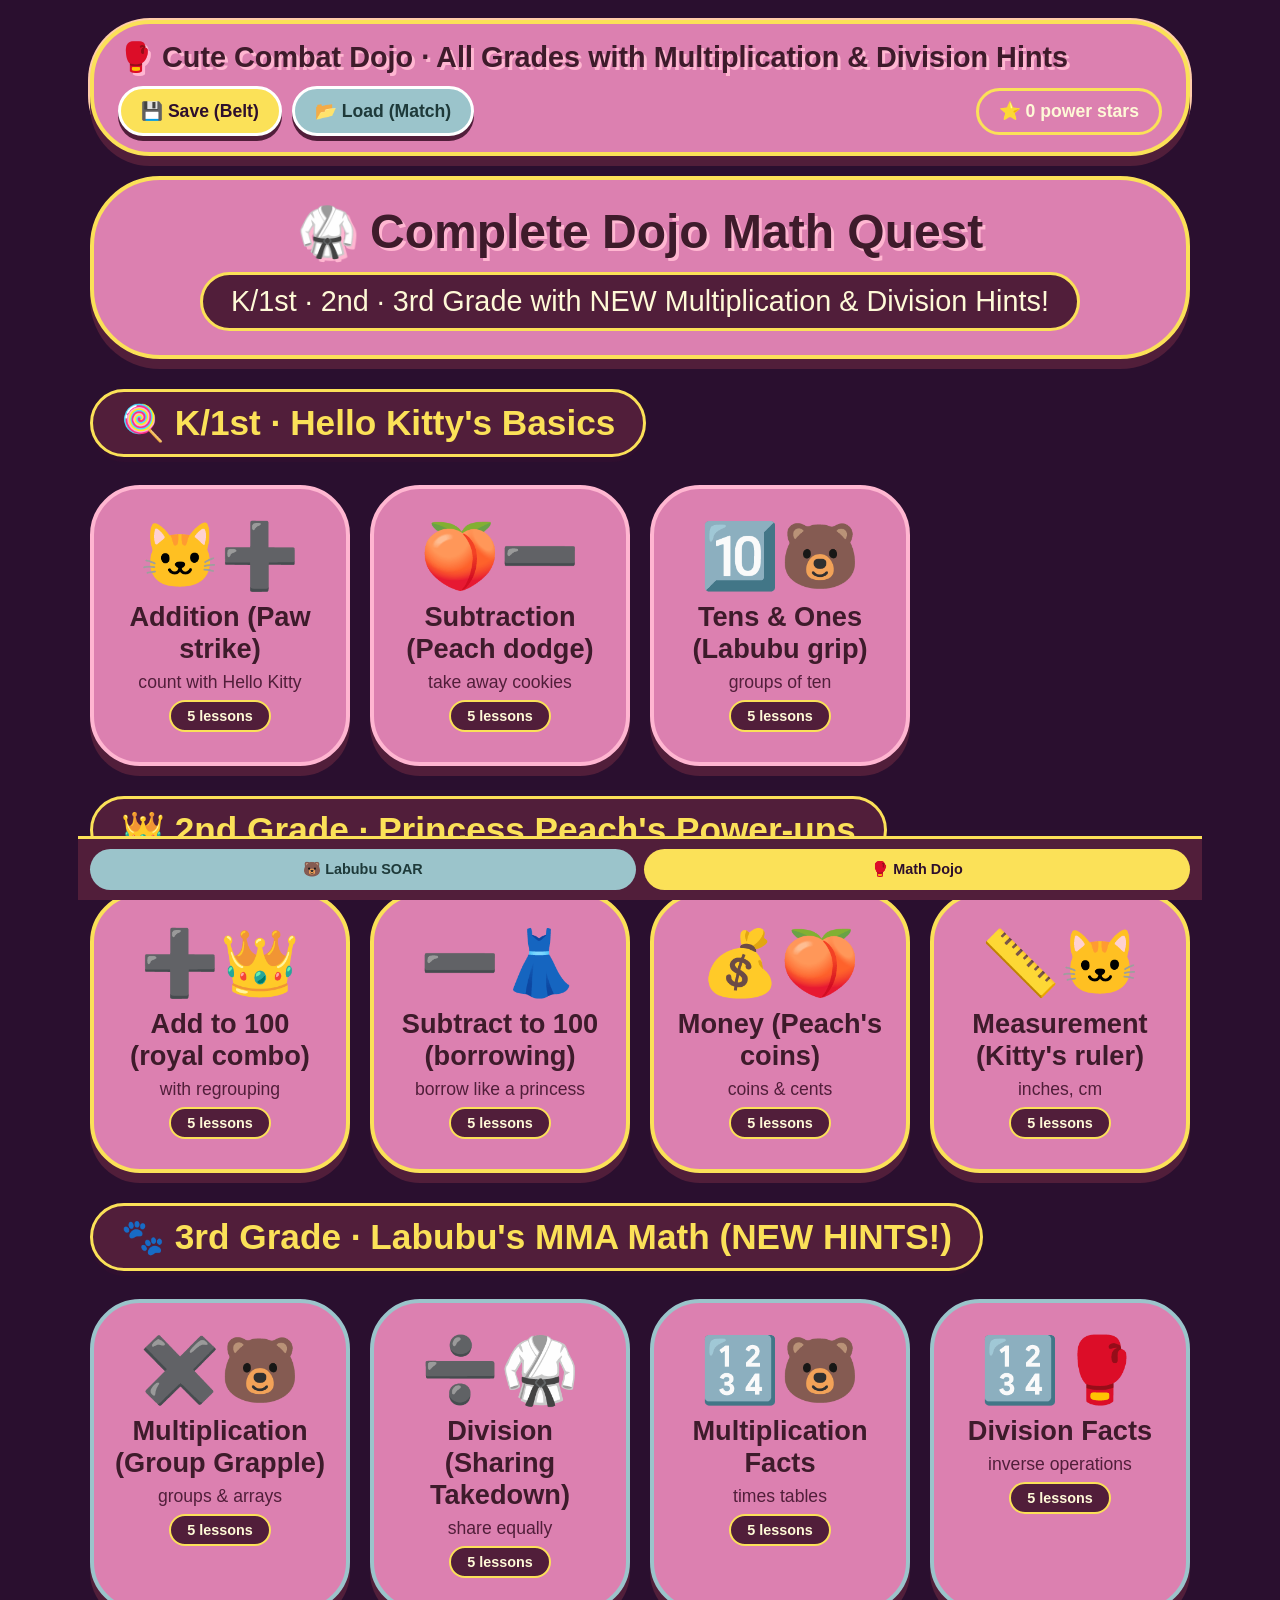
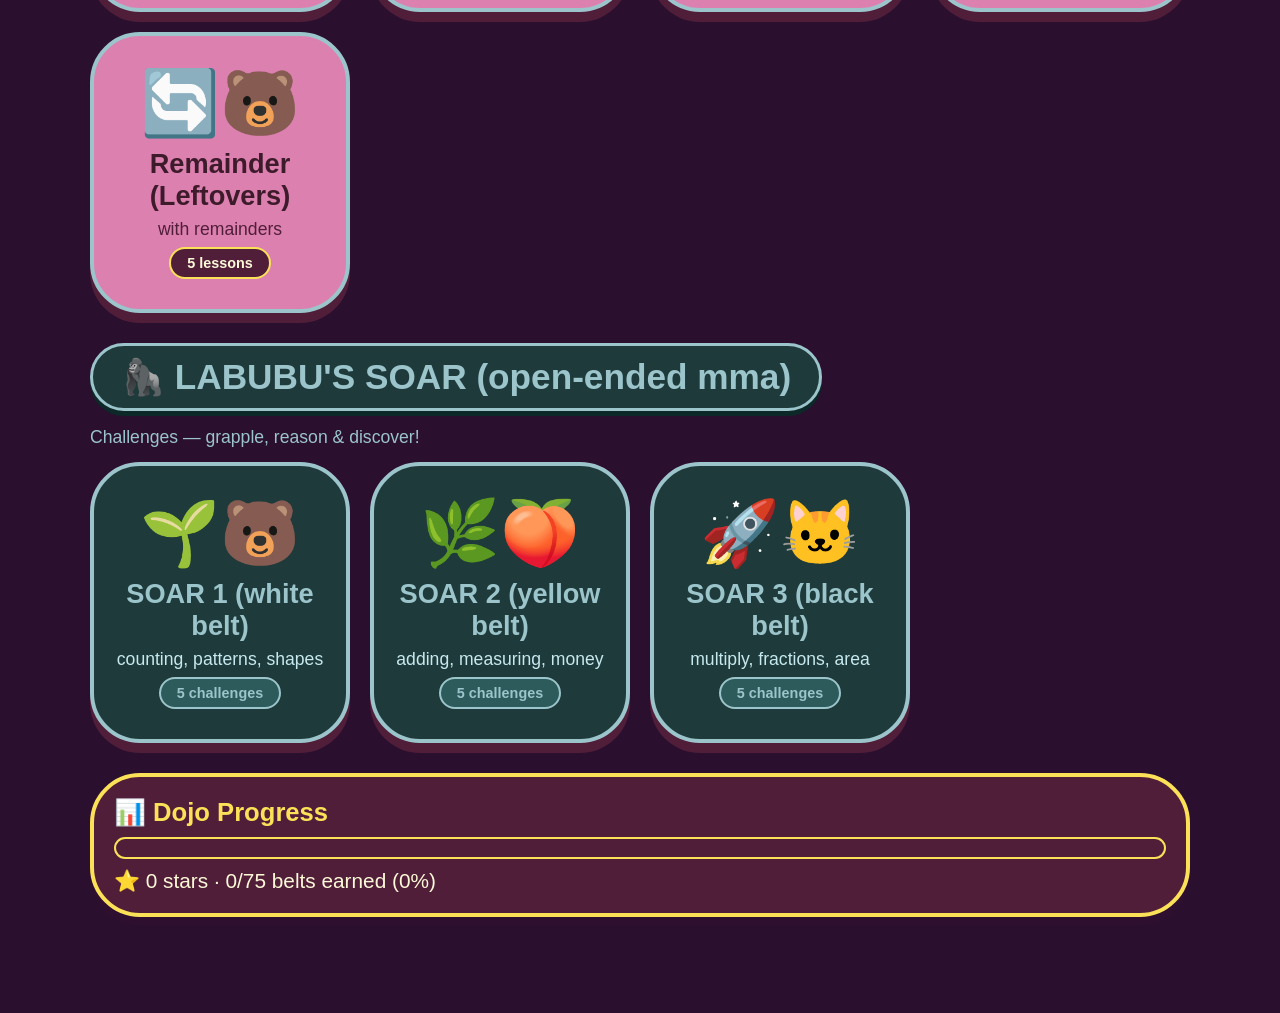
==== commit fa512a03: "Update index.html" ====
--- a/index.html
+++ b/index.html
@@ -3,41 +3,43 @@
 <head>
   <meta charset="UTF-8">
   <meta name="viewport" content="width=device-width, initial-scale=1.0, maximum-scale=2.0, user-scalable=yes">
-  <title>🌈 Safia's Math Adventure · K-2 to 3rd Grade</title>
+  <title>🥊 Cute Combat Dojo · Complete Edition with Multiplication & Division Hints</title>
   <style>
     * { box-sizing: border-box; margin: 0; padding: 0; -webkit-tap-highlight-color: transparent; }
 
     body {
       font-family: 'Comic Sans MS', 'Chalkboard SE', 'Segoe UI', cursive, sans-serif;
-      background: #1a1035;
+      background: #2a0f2f;
       min-height: 100vh;
       padding: 12px;
-      color: #f5e9ff;
+      color: #fef9d7;
     }
     .wrap { max-width: 1000px; margin: 0 auto; }
 
-    /* TOP BAR */
+    /* TOP BAR — dojo entrance */
     .topbar {
-      background: #2d1b4a; border: 4px solid #b794f4; border-radius: 60px;
+      background: #dc80b0;
+      border: 4px solid #fbe158;
+      border-radius: 60px;
       padding: 16px 24px; display: flex; align-items: center;
       justify-content: space-between; flex-wrap: wrap; gap: 12px;
-      margin-bottom: 20px; box-shadow: 0 10px 0 #0d0820, 0 0 0 2px #e9d2ff;
-    }
-    .topbar-title { font-size: 1.8rem; font-weight: 900; color: #ffd6b0; text-shadow: 3px 3px 0 #8a6ccf; }
+      margin-bottom: 20px; box-shadow: 0 10px 0 #511e3a, 0 0 0 2px #ffccaa;
+    }
+    .topbar-title { font-size: 1.8rem; font-weight: 900; color: #3e1b2b; text-shadow: 3px 3px 0 #ffb6d1; }
     .topbar-btns { display: flex; gap: 10px; flex-wrap: wrap; }
     .tb-btn {
       padding: 10px 20px; border: 3px solid white; border-radius: 50px;
       font-weight: 900; font-size: 1.1rem; cursor: pointer;
-      box-shadow: 0 5px 0 #0d0820; transition: 0.1s; min-height: 50px;
-    }
-    .tb-btn:active { transform: translateY(5px); box-shadow: 0 1px 0 #0d0820; }
-    .tb-save { background: #c4a5ff; color: #1e1133; }
-    .tb-load { background: #9ae6b4; color: #1e4620; }
-    .tb-lbl { background: #392b54; color: #f5e9ff; padding: 10px 20px; border-radius: 50px; font-weight: 900; font-size: 1.1rem; border: 3px solid #b794f4; }
+      box-shadow: 0 5px 0 #511e3a; transition: 0.1s; min-height: 50px;
+    }
+    .tb-btn:active { transform: translateY(5px); box-shadow: 0 1px 0 #511e3a; }
+    .tb-save { background: #fbe158; color: #2d0f2d; }
+    .tb-load { background: #9bc4cb; color: #1e3a3a; }
+    .tb-lbl { background: #dc80b0; color: #fef9d7; padding: 10px 20px; border-radius: 50px; font-weight: 900; font-size: 1.1rem; border: 3px solid #fbe158; }
 
     /* QUICK NAV */
     .quick-nav {
-      display: flex; gap: 8px; background: #1a0f30; border-top: 3px solid #b794f4;
+      display: flex; gap: 8px; background: #511e3a; border-top: 3px solid #fbe158;
       padding: 10px 12px; position: sticky; bottom: 0; z-index: 50; margin: 12px -12px 0;
     }
     .qn-btn {
@@ -45,32 +47,32 @@
       font-weight: 900; font-size: 0.9rem; cursor: pointer; transition: 0.1s;
     }
     .qn-btn:active { transform: translateY(3px); }
-    .qn-home { background: #FF9FCF; color: #1a0f2a; }
-    .qn-soar { background: #9ae6b4; color: #1e4620; }
-    .qn-math { background: #c4a5ff; color: #1e1133; }
+    .qn-home { background: #FFB7C5; color: #3e1b2b; }
+    .qn-soar { background: #9bc4cb; color: #1e3a3a; }
+    .qn-math { background: #fbe158; color: #2d0f2d; }
 
     .screen { display: none; }
     .screen.active { display: block; }
 
     /* HOME */
     .path-header {
-      background: #2d1b4a; border-radius: 70px; padding: 24px 20px;
-      border: 4px solid #b794f4; box-shadow: 0 10px 0 #0d0820;
+      background: #dc80b0; border-radius: 70px; padding: 24px 20px;
+      border: 4px solid #fbe158; box-shadow: 0 10px 0 #511e3a;
       text-align: center; margin-bottom: 24px;
     }
-    .path-header h1 { font-size: 2.4rem; font-weight: 900; color: #ffd6b0; text-shadow: 3px 3px 0 #8a6ccf; }
-    .path-header p { font-size: 1.4rem; background: #4a2f7a; display: inline-block; padding: 10px 28px; border-radius: 60px; border: 3px solid #e9d2ff; margin-top: 12px; }
+    .path-header h1 { font-size: 2.4rem; font-weight: 900; color: #3e1b2b; text-shadow: 3px 3px 0 #ffb6d1; }
+    .path-header p { font-size: 1.4rem; background: #511e3a; display: inline-block; padding: 10px 28px; border-radius: 60px; border: 3px solid #fbe158; margin-top: 12px; color: #fef9d7; }
 
     .grade-section { margin: 30px 0; }
     .grade-title {
-      font-size: 1.8rem; font-weight: 900; background: #392b54; display: inline-block;
-      padding: 10px 28px; border-radius: 50px; border: 3px solid #b794f4;
-      box-shadow: 0 5px 0 #0d0820; margin-bottom: 16px;
+      font-size: 1.8rem; font-weight: 900; background: #511e3a; display: inline-block;
+      padding: 10px 28px; border-radius: 50px; border: 3px solid #fbe158;
+      box-shadow: 0 5px 0 #2f0f2f; margin-bottom: 16px; color: #fbe158;
     }
     .soar-grade-title {
-      font-size: 1.8rem; font-weight: 900; background: #1e4620; display: inline-block;
-      padding: 10px 28px; border-radius: 50px; border: 3px solid #9ae6b4;
-      box-shadow: 0 5px 0 #0d0820; margin-bottom: 16px; color: #9ae6b4;
+      font-size: 1.8rem; font-weight: 900; background: #1e3a3a; display: inline-block;
+      padding: 10px 28px; border-radius: 50px; border: 3px solid #9bc4cb;
+      box-shadow: 0 5px 0 #0d2828; margin-bottom: 16px; color: #9bc4cb;
     }
 
     .menu-grid {
@@ -78,128 +80,131 @@
       gap: 16px; margin: 12px 0;
     }
     .menu-card {
-      background: #2d1b4a; border-radius: 40px; padding: 24px 14px;
+      background: #dc80b0; border-radius: 40px; padding: 24px 14px;
       text-align: center; cursor: pointer; border: 4px solid transparent;
-      box-shadow: 0 10px 0 #0d0820; transition: 0.1s;
+      box-shadow: 0 10px 0 #511e3a; transition: 0.1s;
       min-height: 190px; display: flex; flex-direction: column; align-items: center; gap: 7px;
     }
-    .menu-card:active { transform: translateY(7px); box-shadow: 0 3px 0 #0d0820; }
-    .menu-card.grade1 { border-color: #fbbf6e; }
-    .menu-card.grade2 { border-color: #7bc9ff; }
-    .menu-card.grade3 { border-color: #a3d977; }
-    .menu-card.soar-card { border-color: #9ae6b4; background: #1a2e22; }
+    .menu-card:active { transform: translateY(7px); box-shadow: 0 3px 0 #511e3a; }
+    .menu-card.grade1 { border-color: #ffb6d1; }
+    .menu-card.grade2 { border-color: #fbe158; }
+    .menu-card.grade3 { border-color: #9bc4cb; }
+    .menu-card.soar-card { border-color: #9bc4cb; background: #1e3a3a; }
     .mc-icon { font-size: 3.2rem; }
-    .mc-name { font-weight: 900; font-size: 1.4rem; color: #ffd6b0; }
-    .mc-desc { font-size: 1rem; color: #d4c2ff; }
-    .mc-badge { background: #4a2f7a; color: white; border-radius: 40px; padding: 6px 16px; font-weight: 900; border: 2px solid #b794f4; font-size: 0.9rem; }
-    .mc-badge.soar-badge { background: #2d5a3a; border-color: #9ae6b4; color: #9ae6b4; }
+    .mc-name { font-weight: 900; font-size: 1.4rem; color: #3e1b2b; }
+    .soar-card .mc-name { color: #9bc4cb; }
+    .mc-desc { font-size: 1rem; color: #511e3a; }
+    .soar-card .mc-desc { color: #c6e9ef; }
+    .mc-badge { background: #511e3a; color: #fef9d7; border-radius: 40px; padding: 6px 16px; font-weight: 900; border: 2px solid #fbe158; font-size: 0.9rem; }
+    .mc-badge.soar-badge { background: #2d5a5a; border-color: #9bc4cb; color: #9bc4cb; }
 
     .progress-chart {
-      background: #2d1b4a; border-radius: 50px; padding: 20px;
-      border: 4px solid #b794f4; box-shadow: 0 8px 0 #0d0820; margin-top: 20px;
+      background: #511e3a; border-radius: 50px; padding: 20px;
+      border: 4px solid #fbe158; box-shadow: 0 8px 0 #2f0f2f; margin-top: 20px;
     }
 
     /* LEVELS */
     .levels-wrap {
-      background: #2d1b4a; border-radius: 60px; padding: 24px;
-      border: 4px solid #b794f4; box-shadow: 0 10px 0 #0d0820;
-    }
-    .levels-title { font-size: 2rem; font-weight: 900; color: #ffd6b0; text-align: center; margin-bottom: 20px; }
+      background: #dc80b0; border-radius: 60px; padding: 24px;
+      border: 4px solid #fbe158; box-shadow: 0 10px 0 #511e3a;
+    }
+    .levels-title { font-size: 2rem; font-weight: 900; color: #3e1b2b; text-align: center; margin-bottom: 20px; text-shadow: 2px 2px 0 #ffb6d1; }
     .levels-grid { display: grid; grid-template-columns: repeat(auto-fit, minmax(130px, 1fr)); gap: 12px; }
     .lv-btn {
-      background: #392b54; border: 3px solid #b794f4; border-radius: 40px;
-      padding: 16px 8px; font-weight: 900; color: white; font-size: 1.1rem;
-      box-shadow: 0 7px 0 #0d0820; cursor: pointer; transition: 0.1s; text-align: center;
-    }
-    .lv-btn:active { transform: translateY(6px); box-shadow: 0 2px 0 #0d0820; }
-    .lv-btn.done { background: #2d5a3a; border-color: #9ae6b4; }
-    .lv-btn.soar-lv { border-color: #9ae6b4; background: #1a2e22; }
-    .lv-btn.soar-lv.done { background: #2d5a3a; }
+      background: #511e3a; border: 3px solid #fbe158; border-radius: 40px;
+      padding: 16px 8px; font-weight: 900; color: #fef9d7; font-size: 1.1rem;
+      box-shadow: 0 7px 0 #2f0f2f; cursor: pointer; transition: 0.1s; text-align: center;
+    }
+    .lv-btn:active { transform: translateY(6px); box-shadow: 0 2px 0 #2f0f2f; }
+    .lv-btn.done { background: #1e3a3a; border-color: #9bc4cb; color: #9bc4cb; }
+    .lv-btn.soar-lv { border-color: #9bc4cb; background: #1e3a3a; color: #9bc4cb; }
+    .lv-btn.soar-lv.done { background: #2d5a5a; border-color: #9bc4cb; }
     .lv-icon { font-size: 2.2rem; display: block; margin-bottom: 6px; }
 
     /* QUIZ */
     .quiz-head {
-      background: #2d1b4a; border-radius: 50px; padding: 18px 22px;
-      border: 4px solid #b794f4; box-shadow: 0 7px 0 #0d0820; margin-bottom: 18px;
-    }
-    .quiz-meta { display: flex; justify-content: space-between; font-size: 1.2rem; font-weight: 900; color: #ffd6b0; }
+      background: #511e3a; border-radius: 50px; padding: 18px 22px;
+      border: 4px solid #fbe158; box-shadow: 0 7px 0 #2f0f2f; margin-bottom: 18px;
+    }
+    .quiz-meta { display: flex; justify-content: space-between; font-size: 1.2rem; font-weight: 900; color: #fbe158; }
     .quiz-score-row { display: flex; gap: 12px; margin: 12px 0; }
-    .qs-item { background: #392b54; border-radius: 35px; padding: 10px; flex: 1; text-align: center; border: 2px solid #b794f4; }
-    .qs-val { font-size: 1.8rem; font-weight: 900; color: #ffd6b0; }
-    .prog-bar { background: #1a1035; height: 14px; border-radius: 30px; border: 2px solid #b794f4; }
-    .prog-fill { height: 100%; border-radius: 30px; background: linear-gradient(90deg,#c4a5ff,#ffd6b0); transition: width 0.3s; }
+    .qs-item { background: #dc80b0; border-radius: 35px; padding: 10px; flex: 1; text-align: center; border: 2px solid #fbe158; color: #3e1b2b; }
+    .qs-val { font-size: 1.8rem; font-weight: 900; color: #3e1b2b; }
+    .prog-bar { background: #2f0f2f; height: 14px; border-radius: 30px; border: 2px solid #fbe158; }
+    .prog-fill { height: 100%; border-radius: 30px; background: linear-gradient(90deg, #fbe158, #ffb6d1); transition: width 0.3s; }
 
     .lesson-card {
-      background: #2d1b4a; border-radius: 50px; padding: 24px;
-      border: 4px solid #b794f4; box-shadow: 0 8px 0 #0d0820; margin-bottom: 18px;
+      background: #dc80b0; border-radius: 50px; padding: 24px;
+      border: 4px solid #fbe158; box-shadow: 0 8px 0 #511e3a; margin-bottom: 18px;
     }
     .lesson-badge {
-      background: #ffb347; color: #1e1133; border-radius: 40px;
+      background: #ffb6d1; color: #3e1b2b; border-radius: 40px;
       padding: 8px 22px; font-weight: 900; font-size: 1.2rem;
-      display: inline-block; border: 3px solid white; margin-bottom: 16px;
+      display: inline-block; border: 3px solid #fef9d7; margin-bottom: 16px;
     }
     .lesson-visual {
-      background: #1a1035; border-radius: 40px; padding: 24px;
-      font-size: 1.6rem; text-align: center; border: 4px dashed #c4a5ff;
-      margin: 12px 0; line-height: 1.6; white-space: pre-wrap;
+      background: #511e3a; border-radius: 40px; padding: 24px;
+      font-size: 1.6rem; text-align: center; border: 4px dashed #fbe158;
+      margin: 12px 0; line-height: 1.6; white-space: pre-wrap; color: #fef9d7;
     }
     .lesson-explanation {
-      background: #392b54; border-radius: 40px; padding: 20px;
-      font-size: 1.2rem; border: 2px solid #b794f4; line-height: 1.7;
-    }
-
-    /* HINT BOX — full column layout */
+      background: #511e3a; border-radius: 40px; padding: 20px;
+      font-size: 1.2rem; border: 2px solid #fbe158; line-height: 1.7; color: #fef9d7;
+    }
+
+    /* HINT BOX — fighter tips */
     .hint-box {
-      background: #2a1f3a; border-radius: 30px; padding: 20px;
+      background: #2f1f2f; border-radius: 30px; padding: 20px;
       font-size: 1.1rem; margin: 14px 0;
-      border: 3px solid #ffd6b0; color: #f5e9ff;
+      border: 3px solid #fbe158; color: #fef9d7;
       display: none; line-height: 1.7;
     }
     .hint-box.show { display: block; }
     .hint-bubble {
-      background: #392b54; border-radius: 16px; padding: 12px 16px;
-      margin: 8px 0; color: #e4d2ff; line-height: 1.7;
+      background: #511e3a; border-radius: 16px; padding: 12px 16px;
+      margin: 8px 0; color: #fbe158; line-height: 1.7;
     }
     .hint-col {
-      background: #1a1035; border-radius: 14px; padding: 12px 20px;
+      background: #2f0f2f; border-radius: 14px; padding: 12px 20px;
       display: inline-block; min-width: 110px; text-align: right;
       font-family: 'Courier New', monospace; font-size: 1.4rem; margin: 6px auto;
+      border: 2px solid #fbe158;
     }
     .hint-chips { display: flex; flex-wrap: wrap; gap: 6px; align-items: center; margin: 8px 0; }
     .hint-chip {
       display: inline-flex; align-items: center; justify-content: center;
       min-width: 38px; height: 38px; border-radius: 9px;
       font-size: 1.2rem; font-weight: bold; padding: 0 6px;
+      background: #fbe158 !important; color: #3e1b2b !important;
     }
 
     .q-card {
-      background: #2d1b4a; border-radius: 50px; padding: 24px;
-      border: 4px solid #ffb347; box-shadow: 0 8px 0 #0d0820;
-    }
-    .question-text { font-size: 1.9rem; font-weight: 900; text-align: center; margin-bottom: 20px; color: #ffd6b0; }
-
-    /* SOAR open-ended question */
+      background: #dc80b0; border-radius: 50px; padding: 24px;
+      border: 4px solid #ffb6d1; box-shadow: 0 8px 0 #511e3a;
+    }
+    .question-text { font-size: 1.9rem; font-weight: 900; text-align: center; margin-bottom: 20px; color: #3e1b2b; }
+
     .soar-q-card {
-      background: #1a2e22; border-radius: 50px; padding: 24px;
-      border: 4px solid #9ae6b4; box-shadow: 0 8px 0 #0d0820;
-    }
-    .soar-question { font-size: 1.6rem; font-weight: 900; color: #9ae6b4; margin-bottom: 16px; }
-    .soar-story { font-size: 1.2rem; color: #e4d2ff; line-height: 1.7; margin-bottom: 14px; }
+      background: #1e3a3a; border-radius: 50px; padding: 24px;
+      border: 4px solid #9bc4cb; box-shadow: 0 8px 0 #0d2828;
+    }
+    .soar-question { font-size: 1.6rem; font-weight: 900; color: #9bc4cb; margin-bottom: 16px; }
+    .soar-story { font-size: 1.2rem; color: #fef9d7; line-height: 1.7; margin-bottom: 14px; }
     .soar-answer-input {
       width: 100%; padding: 14px; font-size: 1.6rem; font-family: inherit;
-      background: #1a1035; border: 3px solid #9ae6b4; border-radius: 40px;
-      color: #ffd6b0; text-align: center; outline: none; margin: 10px 0;
+      background: #511e3a; border: 3px solid #fbe158; border-radius: 40px;
+      color: #fef9d7; text-align: center; outline: none; margin: 10px 0;
     }
 
     .options-grid { display: grid; grid-template-columns: repeat(2,1fr); gap: 12px; margin: 18px 0; }
     .opt-btn {
-      background: #4a2f7a; border: 4px solid #b794f4; border-radius: 50px;
-      padding: 22px 10px; font-size: 1.8rem; font-weight: 900; color: white;
-      cursor: pointer; box-shadow: 0 7px 0 #0d0820; transition: 0.1s; min-height: 90px;
-    }
-    .opt-btn:active:not(:disabled) { transform: translateY(7px); box-shadow: 0 2px 0 #0d0820; }
-    .opt-btn.correct { background: #2d6a4f; border-color: #9ae6b4; }
-    .opt-btn.wrong { background: #9d4b4b; border-color: #ffb3b3; }
+      background: #511e3a; border: 4px solid #fbe158; border-radius: 50px;
+      padding: 22px 10px; font-size: 1.8rem; font-weight: 900; color: #fef9d7;
+      cursor: pointer; box-shadow: 0 7px 0 #2f0f2f; transition: 0.1s; min-height: 90px;
+    }
+    .opt-btn:active:not(:disabled) { transform: translateY(7px); box-shadow: 0 2px 0 #2f0f2f; }
+    .opt-btn.correct { background: #2d5a5a; border-color: #9bc4cb; }
+    .opt-btn.wrong { background: #b04f6f; border-color: #ffb3b3; }
     .opt-btn:disabled { opacity: 0.8; }
 
     .feedback {
@@ -207,36 +212,34 @@
       font-size: 1.3rem; margin: 12px 0; display: none;
     }
     .feedback.show { display: block; }
-    .feedback.ok { background: #2d6a4f; border: 4px solid #9ae6b4; color: #e6ffe6; }
-    .feedback.bad { background: #9d4b4b; border: 4px solid #ffb3b3; color: #ffe6e6; }
+    .feedback.ok { background: #2d5a5a; border: 4px solid #9bc4cb; color: #e6ffe6; }
+    .feedback.bad { background: #b04f6f; border: 4px solid #ffb3b3; color: #ffe6e6; }
 
     .btn-row { display: flex; gap: 10px; flex-wrap: wrap; margin-top: 18px; }
     .btn {
       padding: 16px 24px; border: none; border-radius: 50px; font-weight: 900;
       font-size: 1.2rem; cursor: pointer; border: 4px solid white;
-      box-shadow: 0 5px 0 #0d0820; transition: 0.1s; flex: 1; min-height: 60px;
-    }
-    .btn:active { transform: translateY(5px); box-shadow: 0 2px 0 #0d0820; }
-    .btn-check { background: #c4a5ff; color: #1e1133; }
-    .btn-next  { background: #9ae6b4; color: #1e4620; display: none; }
-    .btn-hint  { background: #ffb347; color: #2d1b4a; }
-    .btn-back  { background: #6b4f9f; color: white; }
+      box-shadow: 0 5px 0 #511e3a; transition: 0.1s; flex: 1; min-height: 60px;
+    }
+    .btn:active { transform: translateY(5px); box-shadow: 0 2px 0 #511e3a; }
+    .btn-check { background: #fbe158; color: #3e1b2b; }
+    .btn-next  { background: #9bc4cb; color: #1e3a3a; display: none; }
+    .btn-hint  { background: #ffb6d1; color: #3e1b2b; }
+    .btn-back  { background: #511e3a; color: #fef9d7; border-color: #fbe158; }
 
     .result-card {
-      background: #2d1b4a; border-radius: 70px; padding: 36px 22px;
-      text-align: center; border: 6px solid #ffb347; box-shadow: 0 12px 0 #0d0820;
+      background: #dc80b0; border-radius: 70px; padding: 36px 22px;
+      text-align: center; border: 6px solid #fbe158; box-shadow: 0 12px 0 #511e3a;
     }
     .result-emoji { font-size: 5rem; }
-    .result-title { font-size: 3rem; font-weight: 900; color: #ffd6b0; text-shadow: 3px 3px 0 #8a6ccf; }
+    .result-title { font-size: 3rem; font-weight: 900; color: #3e1b2b; text-shadow: 3px 3px 0 #ffb6d1; }
     .result-stars { font-size: 3.5rem; margin: 14px; }
     .mistake-item {
-      background: #392b54; border-radius: 35px; padding: 14px;
-      margin: 10px 0; border: 3px solid #b794f4; text-align: left; font-size: 1.1rem;
-    }
-
-    /* ── RESPONSIVE ─────────────────────────────────────────────── */
-
-    /* Small phones < 380px — tighten everything */
+      background: #511e3a; border-radius: 35px; padding: 14px;
+      margin: 10px 0; border: 3px solid #fbe158; text-align: left; font-size: 1.1rem; color: #fef9d7;
+    }
+
+    /* Responsive */
     @media (max-width: 380px) {
       body { padding: 6px; }
       .topbar { padding: 10px 14px; border-radius: 40px; }
@@ -266,8 +269,6 @@
       .result-title { font-size: 2.2rem; }
       .result-stars { font-size: 2.8rem; }
     }
-
-    /* Phones 380–600px — default styles + small fixes */
     @media (max-width: 600px) {
       .options-grid { grid-template-columns: 1fr; }
       .menu-grid { grid-template-columns: 1fr 1fr; gap: 12px; }
@@ -276,22 +277,6 @@
       .topbar-title { font-size: 1.4rem; }
       .levels-grid { grid-template-columns: repeat(3, 1fr); }
     }
-
-    /* Landscape phones — compact vertically */
-    @media (max-height: 500px) and (orientation: landscape) {
-      .quiz-head { padding: 10px 16px; }
-      .lesson-card { padding: 14px; }
-      .lesson-visual { padding: 12px; font-size: 1.2rem; }
-      .q-card, .soar-q-card { padding: 14px; }
-      .btn-row { margin-top: 10px; gap: 8px; }
-      .btn { min-height: 48px; font-size: 1rem; padding: 10px; }
-      .quick-nav { padding: 6px 10px; }
-      .qn-btn { padding: 8px 4px; }
-      .result-card { padding: 20px 16px; }
-      .result-emoji { font-size: 3rem; }
-    }
-
-    /* Tablet 600–1024px — 3-col grids, larger text */
     @media (min-width: 600px) and (max-width: 1023px) {
       .wrap { max-width: 780px; }
       .path-header h1 { font-size: 2.6rem; }
@@ -316,13 +301,7 @@
       .qn-btn { font-size: 1rem; padding: 14px 8px; }
       .topbar-title { font-size: 2rem; }
       .tb-btn { font-size: 1.2rem; padding: 12px 24px; min-height: 56px; }
-      .result-emoji { font-size: 6rem; }
-      .result-title { font-size: 3.2rem; }
-      .result-stars { font-size: 4rem; }
-      .hint-col { font-size: 1.6rem; padding: 14px 24px; }
-    }
-
-    /* Desktop 1024px+ — 4-col grids, wide layout */
+    }
     @media (min-width: 1024px) {
       body { padding: 20px 40px; }
       .wrap { max-width: 1100px; }
@@ -334,7 +313,6 @@
       .mc-icon { font-size: 4rem; }
       .mc-name { font-size: 1.7rem; }
       .mc-desc { font-size: 1.1rem; }
-      .mc-badge { font-size: 1rem; padding: 8px 20px; }
       .levels-grid { grid-template-columns: repeat(5, 1fr); gap: 16px; }
       .lv-btn { font-size: 1.3rem; padding: 20px 10px; border-radius: 50px; }
       .lv-icon { font-size: 2.6rem; }
@@ -342,34 +320,7 @@
       .opt-btn { font-size: 2.2rem; padding: 28px 14px; min-height: 110px; border-radius: 60px; }
       .question-text { font-size: 2.4rem; }
       .btn { font-size: 1.4rem; padding: 20px; min-height: 72px; border-radius: 60px; }
-      .lesson-card { padding: 32px; border-radius: 60px; }
-      .lesson-visual { font-size: 2rem; padding: 32px; }
-      .lesson-explanation { font-size: 1.4rem; padding: 24px; }
-      .quiz-head { padding: 24px 30px; border-radius: 60px; }
-      .qs-val { font-size: 2.4rem; }
-      .soar-answer-input { font-size: 2rem; padding: 18px; }
-      .qn-btn { font-size: 1.1rem; padding: 14px 10px; }
-      .topbar { padding: 18px 32px; }
-      .topbar-title { font-size: 2.2rem; }
-      .tb-btn { font-size: 1.3rem; padding: 14px 28px; min-height: 62px; }
-      .tb-lbl { font-size: 1.3rem; padding: 14px 28px; }
-      .result-card { max-width: 700px; margin: 0 auto; padding: 50px 32px; }
-      .result-emoji { font-size: 7rem; }
-      .result-title { font-size: 3.8rem; }
-      .result-stars { font-size: 4.5rem; }
-      .hint-col { font-size: 1.8rem; padding: 16px 28px; min-width: 140px; }
-      .hint-bubble { font-size: 1.2rem; padding: 14px 18px; }
-      .hint-chip { min-width: 44px; height: 44px; font-size: 1.4rem; }
-      .progress-chart { padding: 28px 32px; }
-    }
-
-    /* Large desktop 1400px+ */
-    @media (min-width: 1400px) {
-      .wrap { max-width: 1280px; }
-      .menu-grid { grid-template-columns: repeat(4, 1fr); gap: 24px; }
-      .menu-card { min-height: 240px; }
-    }
-
+    }
   </style>
 </head>
 <body>
@@ -377,105 +328,108 @@
 
   <!-- TOP BAR -->
   <div class="topbar">
-    <div class="topbar-title">🌈 Safia's Math Adventure</div>
+    <div class="topbar-title">🥊 Cute Combat Dojo · All Grades with Multiplication & Division Hints</div>
     <div class="topbar-btns">
-      <button class="tb-btn tb-save" onclick="saveProgress()">💾 Save</button>
-      <button class="tb-btn tb-load" onclick="loadProgress()">📂 Load</button>
-      <input type="file" id="loadFile" accept=".json" style="display:none" onchange="loadFile(event)">
-    </div>
-    <div class="tb-lbl" id="saveLbl">⭐ 0 stars</div>
+      <button class="tb-btn tb-save" id="saveBtn">💾 Save (Belt)</button>
+      <button class="tb-btn tb-load" id="loadBtn">📂 Load (Match)</button>
+      <input type="file" id="loadFile" accept=".json" style="display:none">
+    </div>
+    <div class="tb-lbl" id="saveLbl">⭐ 0 power stars</div>
   </div>
 
   <!-- HOME -->
   <div class="screen active" id="homeScreen">
     <div class="path-header">
-      <h1>🌟 The Math Path</h1>
-      <p>from K → 3rd grade!</p>
-    </div>
-
+      <h1>🥋 Complete Dojo Math Quest</h1>
+      <p>K/1st · 2nd · 3rd Grade with NEW Multiplication & Division Hints!</p>
+    </div>
+
+    <!-- K/1st Grade - Hello Kitty's Basics -->
     <div class="grade-section">
-      <div class="grade-title">🍎 K / 1st Grade</div>
+      <div class="grade-title">🍭 K/1st · Hello Kitty's Basics</div>
       <div class="menu-grid">
-        <div class="menu-card grade1" onclick="openCategory('add1')">
-          <div class="mc-icon">🧸➕</div><div class="mc-name">Addition to 10</div>
-          <div class="mc-desc">count with fingers</div><div class="mc-badge">5 lessons</div>
-        </div>
-        <div class="menu-card grade1" onclick="openCategory('sub1')">
-          <div class="mc-icon">🍪➖</div><div class="mc-name">Subtraction to 10</div>
+        <div class="menu-card grade1" data-category="add1">
+          <div class="mc-icon">🐱➕</div><div class="mc-name">Addition (Paw strike)</div>
+          <div class="mc-desc">count with Hello Kitty</div><div class="mc-badge">5 lessons</div>
+        </div>
+        <div class="menu-card grade1" data-category="sub1">
+          <div class="mc-icon">🍑➖</div><div class="mc-name">Subtraction (Peach dodge)</div>
           <div class="mc-desc">take away cookies</div><div class="mc-badge">5 lessons</div>
         </div>
-        <div class="menu-card grade1" onclick="openCategory('place1')">
-          <div class="mc-icon">🔟</div><div class="mc-name">Tens &amp; Ones</div>
+        <div class="menu-card grade1" data-category="place1">
+          <div class="mc-icon">🔟🐻</div><div class="mc-name">Tens & Ones (Labubu grip)</div>
           <div class="mc-desc">groups of ten</div><div class="mc-badge">5 lessons</div>
         </div>
       </div>
     </div>
 
+    <!-- 2nd Grade - Princess Peach's Power-ups -->
     <div class="grade-section">
-      <div class="grade-title">📘 2nd Grade</div>
+      <div class="grade-title">👑 2nd Grade · Princess Peach's Power-ups</div>
       <div class="menu-grid">
-        <div class="menu-card grade2" onclick="openCategory('add2')">
-          <div class="mc-icon">➕➕</div><div class="mc-name">Add to 100</div>
+        <div class="menu-card grade2" data-category="add2">
+          <div class="mc-icon">➕👑</div><div class="mc-name">Add to 100 (royal combo)</div>
           <div class="mc-desc">with regrouping</div><div class="mc-badge">5 lessons</div>
         </div>
-        <div class="menu-card grade2" onclick="openCategory('sub2')">
-          <div class="mc-icon">➖➖</div><div class="mc-name">Subtract to 100</div>
-          <div class="mc-desc">borrowing</div><div class="mc-badge">5 lessons</div>
-        </div>
-        <div class="menu-card grade2" onclick="openCategory('money')">
-          <div class="mc-icon">💰</div><div class="mc-name">Money</div>
-          <div class="mc-desc">coins &amp; cents</div><div class="mc-badge">5 lessons</div>
-        </div>
-        <div class="menu-card grade2" onclick="openCategory('measure')">
-          <div class="mc-icon">📏</div><div class="mc-name">Measurement</div>
+        <div class="menu-card grade2" data-category="sub2">
+          <div class="mc-icon">➖👗</div><div class="mc-name">Subtract to 100 (borrowing)</div>
+          <div class="mc-desc">borrow like a princess</div><div class="mc-badge">5 lessons</div>
+        </div>
+        <div class="menu-card grade2" data-category="money">
+          <div class="mc-icon">💰🍑</div><div class="mc-name">Money (Peach's coins)</div>
+          <div class="mc-desc">coins & cents</div><div class="mc-badge">5 lessons</div>
+        </div>
+        <div class="menu-card grade2" data-category="measure">
+          <div class="mc-icon">📏🐱</div><div class="mc-name">Measurement (Kitty's ruler)</div>
           <div class="mc-desc">inches, cm</div><div class="mc-badge">5 lessons</div>
         </div>
       </div>
     </div>
 
+    <!-- 3rd Grade - Labubu's MMA Math (with NEW multiplication & division hints) -->
     <div class="grade-section">
-      <div class="grade-title">🚀 3rd Grade</div>
+      <div class="grade-title">🐾 3rd Grade · Labubu's MMA Math (NEW HINTS!)</div>
       <div class="menu-grid">
-        <div class="menu-card grade3" onclick="openCategory('multiply')">
-          <div class="mc-icon">✖️</div><div class="mc-name">Multiplication</div>
-          <div class="mc-desc">groups &amp; arrays</div><div class="mc-badge">5 lessons</div>
-        </div>
-        <div class="menu-card grade3" onclick="openCategory('divide')">
-          <div class="mc-icon">➗</div><div class="mc-name">Division</div>
-          <div class="mc-desc">sharing equally</div><div class="mc-badge">5 lessons</div>
-        </div>
-        <div class="menu-card grade3" onclick="openCategory('fractions')">
-          <div class="mc-icon">🥧</div><div class="mc-name">Fractions</div>
-          <div class="mc-desc">halves, thirds</div><div class="mc-badge">5 lessons</div>
-        </div>
-        <div class="menu-card grade3" onclick="openCategory('area')">
-          <div class="mc-icon">📐</div><div class="mc-name">Area</div>
-          <div class="mc-desc">count squares</div><div class="mc-badge">5 lessons</div>
-        </div>
-        <div class="menu-card grade3" onclick="openCategory('rounding')">
-          <div class="mc-icon">🔟</div><div class="mc-name">Rounding</div>
-          <div class="mc-desc">nearest ten</div><div class="mc-badge">5 lessons</div>
+        <div class="menu-card grade3" data-category="multiply">
+          <div class="mc-icon">✖️🐻</div><div class="mc-name">Multiplication (Group Grapple)</div>
+          <div class="mc-desc">groups & arrays</div><div class="mc-badge">5 lessons</div>
+        </div>
+        <div class="menu-card grade3" data-category="divide">
+          <div class="mc-icon">➗🥋</div><div class="mc-name">Division (Sharing Takedown)</div>
+          <div class="mc-desc">share equally</div><div class="mc-badge">5 lessons</div>
+        </div>
+        <div class="menu-card grade3" data-category="multiply_facts">
+          <div class="mc-icon">🔢🐻</div><div class="mc-name">Multiplication Facts</div>
+          <div class="mc-desc">times tables</div><div class="mc-badge">5 lessons</div>
+        </div>
+        <div class="menu-card grade3" data-category="division_facts">
+          <div class="mc-icon">🔢🥊</div><div class="mc-name">Division Facts</div>
+          <div class="mc-desc">inverse operations</div><div class="mc-badge">5 lessons</div>
+        </div>
+        <div class="menu-card grade3" data-category="remainder">
+          <div class="mc-icon">🔄🐻</div><div class="mc-name">Remainder (Leftovers)</div>
+          <div class="mc-desc">with remainders</div><div class="mc-badge">5 lessons</div>
         </div>
       </div>
     </div>
 
     <!-- SOAR section -->
     <div class="grade-section">
-      <div class="soar-grade-title">🦅 SOAR Adventures</div>
-      <div style="color:#9ae6b4;margin-bottom:14px;font-size:1.1rem;">Open-ended challenges — explore, reason &amp; discover!</div>
+      <div class="soar-grade-title">🦍 LABUBU'S SOAR (open‑ended mma)</div>
+      <div style="color:#9bc4cb;margin-bottom:14px;font-size:1.1rem;">Challenges — grapple, reason & discover!</div>
       <div class="menu-grid">
-        <div class="menu-card soar-card" onclick="openCategory('soar1')">
-          <div class="mc-icon">🌱🔢</div><div class="mc-name">SOAR Grade 1</div>
-          <div class="mc-desc">counting, shapes, patterns</div>
+        <div class="menu-card soar-card" data-category="soar1">
+          <div class="mc-icon">🌱🐻</div><div class="mc-name">SOAR 1 (white belt)</div>
+          <div class="mc-desc">counting, patterns, shapes</div>
           <div class="mc-badge soar-badge">5 challenges</div>
         </div>
-        <div class="menu-card soar-card" onclick="openCategory('soar2')">
-          <div class="mc-icon">🌿➕</div><div class="mc-name">SOAR Grade 2</div>
+        <div class="menu-card soar-card" data-category="soar2">
+          <div class="mc-icon">🌿🍑</div><div class="mc-name">SOAR 2 (yellow belt)</div>
           <div class="mc-desc">adding, measuring, money</div>
           <div class="mc-badge soar-badge">5 challenges</div>
         </div>
-        <div class="menu-card soar-card" onclick="openCategory('soar3')">
-          <div class="mc-icon">🚀🧠</div><div class="mc-name">SOAR Grade 3</div>
+        <div class="menu-card soar-card" data-category="soar3">
+          <div class="mc-icon">🚀🐱</div><div class="mc-name">SOAR 3 (black belt)</div>
           <div class="mc-desc">multiply, fractions, area</div>
           <div class="mc-badge soar-badge">5 challenges</div>
         </div>
@@ -484,32 +438,32 @@
 
     <div class="progress-chart" id="progressChart"></div>
     <div class="quick-nav">
-      <button class="qn-btn qn-soar" onclick="document.getElementById('homeScreen').scrollIntoView({behavior:'smooth',block:'end'})">🦅 SOAR</button>
-      <button class="qn-btn qn-math" onclick="document.getElementById('homeScreen').scrollIntoView({behavior:'smooth',block:'start'})">🧮 Maths</button>
+      <button class="qn-btn qn-soar" onclick="document.getElementById('homeScreen').scrollIntoView({behavior:'smooth',block:'end'})">🐻 Labubu SOAR</button>
+      <button class="qn-btn qn-math" onclick="document.getElementById('homeScreen').scrollIntoView({behavior:'smooth',block:'start'})">🥊 Math Dojo</button>
     </div>
   </div>
 
   <!-- LEVELS -->
   <div class="screen" id="levelsScreen">
     <div class="levels-wrap">
-      <div class="levels-title" id="levelsTitle">pick a lesson</div>
+      <div class="levels-title" id="levelsTitle">pick a belt / lesson</div>
       <div class="levels-grid" id="levelsGrid"></div>
       <div style="margin-top:20px;text-align:center;">
-        <button class="btn btn-back" onclick="showHome()">← back to home</button>
+        <button class="btn btn-back" id="backToHomeBtn">← back to dojo</button>
       </div>
     </div>
     <div class="quick-nav">
-      <button class="qn-btn qn-home" onclick="showHome()">🏠 Home</button>
-      <button class="qn-btn qn-soar" onclick="openCategory('soar1')">🦅 SOAR</button>
-      <button class="qn-btn qn-math" onclick="showHome()">🧮 Maths</button>
+      <button class="qn-btn qn-home" id="homeFromLevels">🏠 Dojo</button>
+      <button class="qn-btn qn-soar" id="soarFromLevels">🐻 Labubu</button>
+      <button class="qn-btn qn-math" id="mathFromLevels">🥊 Maths</button>
     </div>
   </div>
 
   <!-- QUIZ -->
   <div class="screen" id="quizScreen">
     <div style="display:flex;gap:8px;margin-bottom:12px;flex-wrap:wrap;">
-      <button class="btn btn-back" style="flex:none;padding:10px 18px;font-size:1rem;" onclick="leaveQuiz()">🏠 Home</button>
-      <button class="btn btn-back" style="flex:none;padding:10px 18px;font-size:1rem;background:#392b54;" onclick="leaveQuizToLevels()">← Levels</button>
+      <button class="btn btn-back" id="homeFromQuiz" style="flex:none;padding:10px 18px;font-size:1rem;">🏠 Dojo</button>
+      <button class="btn btn-back" id="levelsFromQuiz" style="flex:none;padding:10px 18px;font-size:1rem;background:#511e3a;">← Levels</button>
     </div>
     <div class="quiz-head">
       <div class="quiz-meta">
@@ -527,213 +481,259 @@
     <div class="hint-box" id="hintBox"></div>
     <div class="feedback" id="feedback"></div>
     <div class="btn-row">
-      <button class="btn btn-hint" id="hintBtn" onclick="showHint()">💡 Hint</button>
-      <button class="btn btn-check" id="checkBtn" onclick="checkAnswer()">✅ Check</button>
-      <button class="btn btn-next" id="nextBtn" onclick="nextQuestion()">▶ Next</button>
+      <button class="btn btn-hint" id="hintBtn">💡 Hint (coach's tip)</button>
+      <button class="btn btn-check" id="checkBtn">✅ Check move</button>
+      <button class="btn btn-next" id="nextBtn">▶ Next round</button>
     </div>
     <div class="quick-nav">
-      <button class="qn-btn qn-home" onclick="leaveQuiz()">🏠 Home</button>
-      <button class="qn-btn qn-soar" onclick="leaveAndGo('soar1')">🦅 SOAR</button>
-      <button class="qn-btn qn-math" onclick="leaveQuizToLevels()">← Levels</button>
+      <button class="qn-btn qn-home" id="homeFromQuizQuick">🏠 Dojo</button>
+      <button class="qn-btn qn-soar" id="soarFromQuiz">🐻 Labubu</button>
+      <button class="qn-btn qn-math" id="levelsFromQuizQuick">← Levels</button>
     </div>
   </div>
 
   <!-- RESULT -->
   <div class="screen" id="resultScreen">
     <div style="display:flex;gap:8px;margin-bottom:12px;flex-wrap:wrap;">
-      <button class="btn btn-back" style="flex:none;padding:10px 18px;font-size:1rem;" onclick="showHome()">🏠 Home</button>
-      <button class="btn btn-back" style="flex:none;padding:10px 18px;font-size:1rem;background:#392b54;" onclick="leaveQuizToLevels()">← Levels</button>
+      <button class="btn btn-back" id="homeFromResult" style="flex:none;padding:10px 18px;font-size:1rem;">🏠 Dojo</button>
+      <button class="btn btn-back" id="levelsFromResult" style="flex:none;padding:10px 18px;font-size:1rem;background:#511e3a;">← Levels</button>
     </div>
     <div class="result-card">
       <div class="result-emoji" id="resEmoji">🏆</div>
-      <div class="result-title" id="resTitle">Great job!</div>
+      <div class="result-title" id="resTitle">Great fight!</div>
       <div class="result-stars" id="resStars">⭐⭐⭐</div>
       <div class="result-msg" id="resMsg"></div>
       <div id="mistakeSection"></div>
       <div class="btn-row">
-        <button class="btn btn-back" id="retryBtn">🔁 Try again</button>
-        <button class="btn btn-check" onclick="showHome()">🏠 Home</button>
-        <button class="btn btn-next" id="nextLvBtn" style="display:none">➡ Next lesson</button>
+        <button class="btn btn-back" id="retryBtn">🔁 Rematch</button>
+        <button class="btn btn-check" id="homeFromResultBtn">🏠 Dojo</button>
+        <button class="btn btn-next" id="nextLvBtn" style="display:none">➡ Next belt</button>
       </div>
     </div>
     <div class="quick-nav">
-      <button class="qn-btn qn-home" onclick="showHome()">🏠 Home</button>
-      <button class="qn-btn qn-soar" onclick="leaveAndGo('soar1')">🦅 SOAR</button>
-      <button class="qn-btn qn-math" onclick="leaveQuizToLevels()">← Levels</button>
+      <button class="qn-btn qn-home" id="homeFromResultQuick">🏠 Dojo</button>
+      <button class="qn-btn qn-soar" id="soarFromResult">🐻 Labubu</button>
+      <button class="qn-btn qn-math" id="levelsFromResultQuick">← Levels</button>
     </div>
   </div>
 </div>
 
 <script>
 (function() {
+  // Helper functions
   function rnd(a,b){return Math.floor(Math.random()*(b-a+1))+a;}
   function shuffle(arr){for(let i=arr.length-1;i>0;i--){const j=Math.floor(Math.random()*(i+1));[arr[i],arr[j]]=[arr[j],arr[i]];}return arr;}
 
-  // ── HINT ENGINE ─────────────────────────────────────────────────────────
-  // Rules:
-  //   subtractHint(big, small): ones(big)>=ones(small) → simple | else → borrow
-  //   addHint(a, b):            ones(a)+ones(b)<=9    → simple | else → carry
-  //   missingAdd(known, total): show subtractHint(total, known)
-  //   missingSub(total, result):show subtractHint(total, result)
-
+  // ============================================================
+  //  VISUAL HINT BUILDING BLOCKS (from original)
+  // ============================================================
   function hBubble(html){return `<div class="hint-bubble">${html}</div>`;}
-
-  function hChip(n,bg){
-    return `<span class="hint-chip" style="background:${bg||'#FF9FCF'};color:#1a0f2a;">${n}</span>`;
-  }
-  function hChips(steps, hlLast){
-    return steps.map((n,i)=>hChip(n,(hlLast&&i===steps.length-1)?'#9ae6b4':'#FF9FCF')).join(' ');
-  }
-  function hCol(rows){
-    const lines=rows.map(r=>`<div style="color:${r.c||'#ffd6b0'};font-family:'Courier New';font-size:1.4rem;text-align:right;padding:1px 0;">${r.t}</div>`).join('');
-    return `<div style="text-align:center;margin:8px 0;"><div class="hint-col">${lines}</div></div>`;
-  }
-  function hWrap(border,icon,title,body){
-    return `<div style="border:3px solid ${border};border-radius:20px;padding:14px;margin:6px 0;">
-      <div style="color:${border};font-weight:900;font-size:1.1rem;text-align:center;margin-bottom:10px;">${icon} ${title}</div>
-      ${body}</div>`;
-  }
-
+  function hChip(n,bg){ return `<span class="hint-chip" style="background:${bg||'#fbe158'};color:#3e1b2b;">${n}</span>`; }
+  function hChips(steps, hlLast){ return steps.map((n,i)=>hChip(n,(hlLast&&i===steps.length-1)?'#9bc4cb':'#fbe158')).join(' '); }
+  function hCol(rows){ const lines=rows.map(r=>`<div style="color:${r.c||'#fbe158'};font-family:'Courier New';font-size:1.4rem;text-align:right;padding:1px 0;">${r.t}</div>`).join(''); return `<div style="text-align:center;margin:8px 0;"><div class="hint-col">${lines}</div></div>`; }
+  function hWrap(border,icon,title,body){ return `<div style="border:3px solid ${border};border-radius:20px;padding:14px;margin:6px 0;"><div style="color:${border};font-weight:900;font-size:1.1rem;text-align:center;margin-bottom:10px;">${icon} ${title}</div>${body}</div>`; }
+
+  // ============================================================
+  //  ORIGINAL HINT FUNCTIONS (from first code)
+  // ============================================================
   function subtractHint(big, small){
     const oB=big%10, oS=small%10, tB=Math.floor(big/10), tS=Math.floor(small/10);
-    const needBorrow=oB<oS, ans=big-small;
-    const pad=String(big).length;
-    if(!needBorrow){
-      return hWrap('#9ae6b4','➖',`${big} − ${small}`,
-        hBubble(`<strong style="color:#ffd6b0;">Right side (ones):</strong> Is ${oB} ≥ ${oS}? <strong style="color:#9ae6b4;">YES ✅</strong> → ${oB} − ${oS} = ${oB-oS}`)
-        +hBubble(`<strong style="color:#ffd6b0;">Left side (tens):</strong> ${tB} − ${tS} = ${tB-tS}`)
-        +hCol([{t:'  '+big},{t:'− '+String(small).padStart(pad,' ')},{t:'─'.repeat(pad+2),c:'#9e8fc9'},{t:'  '+ans,c:'#9ae6b4'}])
-        +hBubble(`<strong style="color:#9ae6b4;">✅ ${big} − ${small} = ${ans} ⭐</strong>`)
-      );
+    const needBorrow=oB<oS, ans=big-small; const pad=String(big).length;
+    if(!needBorrow){ return hWrap('#9bc4cb','➖',`${big} − ${small}`, hBubble(`<strong style="color:#fbe158;">Right side (ones):</strong> Is ${oB} ≥ ${oS}? <strong style="color:#9bc4cb;">YES ✅</strong> → ${oB} − ${oS} = ${oB-oS}`) +hBubble(`<strong style="color:#fbe158;">Left side (tens):</strong> ${tB} − ${tS} = ${tB-tS}`) +hCol([{t:'  '+big},{t:'− '+String(small).padStart(pad,' ')},{t:'─'.repeat(pad+2),c:'#ffb6d1'},{t:'  '+ans,c:'#9bc4cb'}]) +hBubble(`<strong style="color:#9bc4cb;">✅ ${big} − ${small} = ${ans} ⭐</strong>`) ); 
+    } else { const bOnes=oB+10, nTens=tB-1, oDiff=bOnes-oS, tDiff=nTens-tS; const oSteps=Array.from({length:oDiff},(_,i)=>oS+i+1); return hWrap('#ffb6d1','➖',`${big} − ${small} (borrowing)`, hBubble(`<strong style="color:#fbe158;">Right side (ones):</strong> Is ${oB} ≥ ${oS}? <strong style="color:#ffb6d1;">NO ❌</strong> → borrow!`) +hBubble(`<strong style="color:#fbe158;">Borrow 1 ten:</strong> left side ${tB}→${nTens} · right side ${oB}→${bOnes} (10+${oB}=${bOnes})`) +hBubble(`<strong style="color:#fbe158;">Right side: ${bOnes} − ${oS}</strong> → count up from ${oS}:<br><div class="hint-chips">${hChip(oS,'#ffb6d1')} → ${hChips(oSteps,true)}</div><em>${oSteps.join(', ')}</em> → <strong style="color:#9bc4cb;">${oDiff}</strong>`) +hBubble(`<strong style="color:#fbe158;">Left side (tens): ${nTens} − ${tS} = ${tDiff}</strong>`) +hCol([{t:'  '+big},{t:'− '+String(small).padStart(pad,' ')},{t:'─'.repeat(pad+2),c:'#ffb6d1'},{t:'  '+ans,c:'#9bc4cb'}]) +hBubble(`<strong style="color:#9bc4cb;">✅ ${big} − ${small} = ${ans} ⭐</strong>`) ); }
+  }
+  function addHint(a,b){
+    const oA=a%10, oB=b%10, tA=Math.floor(a/10), tB=Math.floor(b/10); const oSum=oA+oB, needCarry=oSum>9, oWrite=oSum%10, carry=Math.floor(oSum/10), ans=a+b; const bigO=Math.max(oA,oB), smlO=Math.min(oA,oB); const oSteps=Array.from({length:smlO},(_,i)=>bigO+i+1); const pad=String(a).length; if(!needCarry){ return hWrap('#9bc4cb','➕',`${a} + ${b}`, hBubble(`<strong style="color:#fbe158;">Right side (ones): ${oA}+${oB}</strong> → count from ${bigO} up ${smlO} step${smlO!==1?'s':''}:<br><div class="hint-chips">${hChip(bigO,'#ffb6d1')} → ${hChips(oSteps,true)}</div>${oSteps.length?`<em>${oSteps.join(', ')}</em> → `:''}<strong style="color:#9bc4cb;">${oSum}</strong> (9 or less  -  no carry)`) +hBubble(`<strong style="color:#fbe158;">Left side (tens): ${tA}+${tB} = ${tA+tB}</strong>`) +hCol([{t:'  '+a},{t:'+ '+String(b).padStart(pad,' ')},{t:'─'.repeat(pad+2),c:'#ffb6d1'},{t:'  '+ans,c:'#9bc4cb'}]) +hBubble(`<strong style="color:#9bc4cb;">✅ ${a} + ${b} = ${ans} ⭐</strong>`) ); } else { return hWrap('#ffb6d1','➕',`${a} + ${b} (carrying)`, hBubble(`<strong style="color:#fbe158;">Right side (ones): ${oA}+${oB}</strong> → count from ${bigO} up ${smlO}:<br><div class="hint-chips">${hChip(bigO,'#ffb6d1')} → ${hChips(oSteps,false)}</div>Total = <strong>${oSum}</strong>  -  <strong style="color:#ffb6d1;">>9!</strong><br>Write <strong style="color:#9bc4cb;">${oWrite}</strong> on right, carry <strong style="color:#fbe158;">${carry}</strong> to left.`) +hBubble(`<strong style="color:#fbe158;">Left side (tens): ${tA}+${tB}+${carry}(carried) = ${tA+tB+carry}</strong>`) +hCol([{t:'  '+carry,c:'#fbe158'},{t:'  '+a},{t:'+ '+String(b).padStart(pad,' ')},{t:'─'.repeat(pad+2),c:'#ffb6d1'},{t:'  '+ans,c:'#9bc4cb'}]) +hBubble(`<strong style="color:#9bc4cb;">✅ ${a} + ${b} = ${ans} ⭐</strong>`) ); }
+  }
+  function missingAddHint(total, known){ const ans=total-known; return hWrap('#ffb6d1','❓','Missing Number  -  Addition', hBubble(`<strong style="color:#fbe158;">${known} + ? = ${total}</strong> → to find the missing number, subtract ${known} from ${total}.`) +subtractHint(total, known) +hBubble(`<strong style="color:#9bc4cb;">✅ Missing number = ${ans} ⭐</strong> · Check: ${known}+${ans}=${total} ✓`) ); }
+  function missingSubHint(total, result){ const ans=total-result; return hWrap('#ffb6d1','❓','Missing Number  -  Subtraction', hBubble(`<strong style="color:#fbe158;">${total} − ? = ${result}</strong> → subtract ${result} from ${total}.`) +subtractHint(total, result) +hBubble(`<strong style="color:#9bc4cb;">✅ Missing number = ${ans} ⭐</strong> · Check: ${total}−${ans}=${result} ✓`) ); }
+  function addThreeHint(a,b,c){ const s1=a+b; return hWrap('#9bc4cb','🔺','Adding Three Numbers', hBubble(`<strong style="color:#fbe158;">Step 1  -  Add ${a} + ${b}:</strong>`) +addHint(a,b) +hBubble(`<strong style="color:#fbe158;">Step 2  -  Add ${c} to the result (${s1} + ${c}):</strong>`) +addHint(s1,c) +hBubble(`<strong style="color:#9bc4cb;">✅ ${a}+${b}+${c} = ${a+b+c} ⭐</strong>`) ); }
+  function subThreeHint(total,b,c){ const s1=total-b; return hWrap('#ffb6d1','🔻','Subtracting Step by Step', hBubble(`<strong style="color:#fbe158;">Step 1  -  Subtract ${b} from ${total}:</strong>`) +subtractHint(total,b) +hBubble(`<strong style="color:#fbe158;">Step 2  -  Subtract ${c} from the result (${s1} − ${c}):</strong>`) +subtractHint(s1,c) +hBubble(`<strong style="color:#9bc4cb;">✅ ${total}−${b}−${c} = ${total-b-c} ⭐</strong>`) ); }
+  function factFamilyHint(a,b,total){ return hWrap('#9bc4cb','👪','Math Family (dojo trio)', hBubble(`<strong style="color:#fbe158;">👑 Big Boss = ${total}   🤝 Friends = ${a} & ${b}</strong>`) +hBubble(`<strong style="color:#fbe158;">➕ Plus (Friends → Boss):</strong><br>${hChip(a,'#ffb6d1')} + ${hChip(b,'#ffb6d1')} = ${hChip(total,'#fbe158')} ✅<br>${hChip(b,'#ffb6d1')} + ${hChip(a,'#ffb6d1')} = ${hChip(total,'#fbe158')} ✅`) +hBubble(`<strong style="color:#fbe158;">➖ Minus (Boss − Friend = Friend):</strong><br>${hChip(total,'#fbe158')} − ${hChip(a,'#ffb6d1')} = ${hChip(b,'#9bc4cb')} ✅<br>${hChip(total,'#fbe158')} − ${hChip(b,'#ffb6d1')} = ${hChip(a,'#9bc4cb')} ✅`) +hBubble(`🍑 <em>Big Boss must always be FIRST in minus, and LAST (after =) in plus!</em>`) ); }
+  function composeAddHint(target){ const e=target>10?7:3, ans=target-e, e2=e+3, ans2=target-e2; return hWrap('#9bc4cb','🧩','Make a Sum', hBubble(`We need two different pairs that add to <strong>${target}</strong>. Let's find them!`) +hBubble(`<strong style="color:#fbe158;">Pair 1:</strong> Pick ${e}. Then ${e} + ? = ${target} → subtract:`) +subtractHint(target,e) +hBubble(`<strong style="color:#9bc4cb;">Pair 1: ${e} + ${ans} = ${target} ✅</strong>`) +hBubble(`<strong style="color:#fbe158;">Pair 2:</strong> Pick ${e2}. Then ${e2} + ? = ${target} → subtract:`) +subtractHint(target,e2) +hBubble(`<strong style="color:#9bc4cb;">Pair 2: ${e2} + ${ans2} = ${target} ✅ Now pick your own!</strong>`) ); }
+  function composeSubHint(diff){ const big=diff+2, sml=2, big2=diff+3, sml2=3; return hWrap('#ffb6d1','🔍','Find the Gap', hBubble(`🍪 <strong>Cookie Story:</strong> The first number is always the Boss (the whole tray). The gap must always equal ${diff}.`) +hBubble(`<strong style="color:#fbe158;">Case 1  -  Boss is known: ${big} − ? = ${diff}</strong><br>"You have ${big} cookies, ${diff} are left. How many did you eat?" → subtract:`) +subtractHint(big,diff) +hBubble(`<strong style="color:#9bc4cb;">${big} − ${sml} = ${diff} ✅</strong>`) +hBubble(`<strong style="color:#fbe158;">Case 2  -  Boss is hiding: ? − ${sml2} = ${diff}</strong><br>"Mystery bag: took out ${sml2}, ${diff} remain. How many at start?" → add:`) +addHint(diff,sml2) +hBubble(`<strong style="color:#9bc4cb;">${big2} − ${sml2} = ${diff} ✅</strong><br><em>Rule: Boss known → subtract · Boss hiding → add</em>`) ); }
+
+  // ============================================================
+  //  NEW MULTIPLICATION HINTS (following same pattern)
+  // ============================================================
+  function hintMultiply(a, b) {
+    const ans = a * b;
+    const groups = Array.from({length: a}, (_, i) => (i+1) * b);
+    
+    return hWrap('#9bc4cb', '✖️', `${a} × ${b} = ? (Group Grapple)`,
+      hBubble(`<strong style="color:#fbe158;">🥊 MULTIPLICATION = GROUPS OF THE SAME SIZE</strong><br>
+        Think of it like <strong>${a}</strong> fighting teams, each with <strong>${b}</strong> Labubu fighters.`)
+      + hBubble(`<strong style="color:#fbe158;">Step 1 — Draw the groups:</strong><br>
+        ${Array.from({length: a}, () => '🐻').join(' ')} × ${b} fighters each<br>
+        <div style="background:#511e3a;padding:10px;border-radius:16px;margin:8px 0;">
+          ${Array.from({length: a}, (_, i) => 
+            `Group ${i+1}: ${Array.from({length: b}, () => '⚡').join('')}`
+          ).join('<br>')}
+        </div>`)
+      + hBubble(`<strong style="color:#fbe158;">Step 2 — Count by ${b}s:</strong><br>
+        Count how many fighters in total:<br>
+        <div class="hint-chips">
+          ${groups.map((n, i) => hChip(n, i === groups.length-1 ? '#9bc4cb' : '#fbe158')).join(' → ')}
+        </div>
+        <em>${groups.join(', ')}</em>`)
+      + hBubble(`<strong style="color:#fbe158;">Step 3 — The total:</strong><br>
+        ${hChip(a, '#ffb6d1')} groups of ${hChip(b, '#ffb6d1')} = <strong style="color:#9bc4cb;">${ans}</strong> total fighters!`)
+      + hCol([{t: `  ${a} × ${b}`}, {t: '─────', c:'#9e8fc9'}, {t: `  ${ans}`, c:'#9bc4cb'}])
+      + hBubble(`<strong style="color:#9bc4cb;">✅ ${a} × ${b} = ${ans} ⭐</strong><br>
+        <em>Remember: Multiplication is repeated addition!</em>`)
+    );
+  }
+
+  function hintMultiplyArray(rows, cols) {
+    const ans = rows * cols;
+    
+    return hWrap('#9bc4cb', '📐', `${rows} rows × ${cols} columns = ? (Array Attack)`,
+      hBubble(`<strong style="color:#fbe158;">🥊 ARRAYS = ROWS AND COLUMNS</strong><br>
+        Imagine a dojo with <strong>${rows}</strong> rows and <strong>${cols}</strong> columns of fighters.`)
+      + hBubble(`<strong style="color:#fbe158;">Step 1 — Draw the array:</strong><br>
+        <div style="background:#511e3a;padding:10px;border-radius:16px;font-family:monospace;font-size:1.2rem;text-align:center;">
+          ${Array.from({length: rows}, () => 
+            '[' + Array.from({length: cols}, () => '🥊').join(' ') + ']'
+          ).join('<br>')}
+        </div>`)
+      + hBubble(`<strong style="color:#fbe158;">Step 2 — Count the total:</strong><br>
+        Each row has ${hChip(cols, '#ffb6d1')} fighters.<br>
+        We have ${hChip(rows, '#ffb6d1')} rows.<br>
+        So: ${hChip(rows, '#ffb6d1')} × ${hChip(cols, '#ffb6d1')} = ?`)
+      + hBubble(`<strong style="color:#fbe158;">Step 3 — Count by ${cols}s, ${rows} times:</strong><br>
+        <div class="hint-chips">
+          ${Array.from({length: rows}, (_, i) => (i+1) * cols).map((n, i) => 
+            hChip(n, i === rows-1 ? '#9bc4cb' : '#fbe158')
+          ).join(' → ')}
+        </div>`)
+      + hCol([{t: `  ${rows} × ${cols}`}, {t: '─────', c:'#9e8fc9'}, {t: `  ${ans}`, c:'#9bc4cb'}])
+      + hBubble(`<strong style="color:#9bc4cb;">✅ ${rows} × ${cols} = ${ans} total fighters! ⭐</strong>`)
+    );
+  }
+
+  function hintMultiplyFacts(a, b) {
+    const ans = a * b;
+    const steps = Array.from({length: a}, (_, i) => (i+1) * b);
+    
+    return hWrap('#9bc4cb', '🔢', `${a} × ${b} = ? (Times Table Strike)`,
+      hBubble(`<strong style="color:#fbe158;">🥊 TIMES TABLE STRATEGY</strong><br>
+        When you know your times tables, you can strike fast!`)
+      + hBubble(`<strong style="color:#fbe158;">Skip counting by ${b}s:</strong><br>
+        Start at ${b} and count ${a} times:<br>
+        <div class="hint-chips">
+          ${steps.map((n, i) => hChip(n, i === steps.length-1 ? '#9bc4cb' : '#fbe158')).join(' → ')}
+        </div>`)
+      + hBubble(`<strong style="color:#fbe158;">The ${a}th number is your answer:</strong><br>
+        ${steps.join(', ')} → the ${a}th number is <strong style="color:#9bc4cb;">${ans}</strong>`)
+      + hBubble(`<strong style="color:#fbe158;">Double check with repeated addition:</strong><br>
+        ${Array.from({length: a}, () => b).join(' + ')} = ${ans}`)
+      + hBubble(`<strong style="color:#9bc4cb;">✅ ${a} × ${b} = ${ans} ⭐</strong>`)
+    );
+  }
+
+  function hintMissingFactor(total, factor) {
+    const ans = total / factor;
+    
+    return hWrap('#ffb6d1', '❓', `? × ${factor} = ${total} (Missing Factor)`,
+      hBubble(`<strong style="color:#fbe158;">🥊 We know: ? × ${factor} = ${total}</strong><br>
+        This means: <strong>${factor}</strong> multiplied by some number gives <strong>${total}</strong>.<br>
+        To find the missing number, we <strong>divide</strong> ${total} by ${factor}.`)
+      + hintDivision(total, factor)
+      + hBubble(`<strong style="color:#9bc4cb;">✅ The missing factor is ${ans} ⭐</strong><br>
+        Check: ${ans} × ${factor} = ${ans * factor} ✓`)
+    );
+  }
+
+  // ============================================================
+  //  NEW DIVISION HINTS
+  // ============================================================
+  function hintDivision(total, groups) {
+    const perGroup = Math.floor(total / groups);
+    const remainder = total % groups;
+    const hasRemainder = remainder !== 0;
+    
+    let body = hBubble(`<strong style="color:#fbe158;">🥊 DIVISION = SHARING EQUALLY</strong><br>
+      We have <strong>${total}</strong> cookies to share among <strong>${groups}</strong> Labubu friends.`);
+    
+    if (hasRemainder) {
+      body += hBubble(`<strong style="color:#fbe158;">Step 1 — Share them out:</strong><br>
+        <div style="background:#511e3a;padding:10px;border-radius:16px;">
+          ${Array.from({length: groups}, (_, i) => 
+            `Friend ${i+1}: ${Array.from({length: perGroup}, () => '🍪').join('')}`
+          ).join('<br>')}
+        </div>`)
+      + hBubble(`<strong style="color:#fbe158;">Step 2 — Count what's left:</strong><br>
+        We gave out ${perGroup} to each of ${groups} friends.<br>
+        Total given: ${perGroup} × ${groups} = ${perGroup * groups}<br>
+        ${hChip(perGroup * groups, '#ffb6d1')} cookies shared, ${hChip(total, '#fbe158')} total.<br>
+        Leftover: ${total} − ${perGroup * groups} = <strong style="color:#9bc4cb;">${remainder}</strong>`)
+      + hBubble(`<strong style="color:#fbe158;">Step 3 — The answer:</strong><br>
+        Each friend gets <strong>${perGroup}</strong> cookies, and <strong>${remainder}</strong> are left over.<br>
+        We write this as: <strong>${perGroup} remainder ${remainder}</strong>`)
+      + hBubble(`<strong style="color:#9bc4cb;">✅ ${total} ÷ ${groups} = ${perGroup} R${remainder} ⭐</strong>`);
     } else {
-      const bOnes=oB+10, nTens=tB-1, oDiff=bOnes-oS, tDiff=nTens-tS;
-      const oSteps=Array.from({length:oDiff},(_,i)=>oS+i+1);
-      return hWrap('#ff9fcf','➖',`${big} − ${small} (borrowing)`,
-        hBubble(`<strong style="color:#ffd6b0;">Right side (ones):</strong> Is ${oB} ≥ ${oS}? <strong style="color:#ff9fcf;">NO ❌</strong> → we must <strong>borrow</strong>!`)
-        +hBubble(`<strong style="color:#ffd6b0;">Borrow 1 ten:</strong> left side ${tB}→${nTens} · right side ${oB}→${bOnes} (because 10+${oB}=${bOnes})`)
-        +hBubble(`<strong style="color:#ffd6b0;">Right side: ${bOnes} − ${oS}</strong> → count up from ${oS}:<br>`
-          +`<div class="hint-chips">${hChip(oS,'#C77DFF')} → ${hChips(oSteps,true)}</div>`
-          +`<em>${oSteps.join(', ')}</em> → <strong style="color:#9ae6b4;">${oDiff}</strong>`)
-        +hBubble(`<strong style="color:#ffd6b0;">Left side (tens): ${nTens} − ${tS} = ${tDiff}</strong>`)
-        +hCol([{t:'  '+big},{t:'− '+String(small).padStart(pad,' ')},{t:'─'.repeat(pad+2),c:'#9e8fc9'},{t:'  '+ans,c:'#9ae6b4'}])
-        +hBubble(`<strong style="color:#9ae6b4;">✅ ${big} − ${small} = ${ans} ⭐</strong>`)
-      );
-    }
-  }
-
-  function addHint(a, b){
-    const oA=a%10, oB=b%10, tA=Math.floor(a/10), tB=Math.floor(b/10);
-    const oSum=oA+oB, needCarry=oSum>9, oWrite=oSum%10, carry=Math.floor(oSum/10);
-    const bigO=Math.max(oA,oB), smlO=Math.min(oA,oB), ans=a+b;
-    const oSteps=Array.from({length:smlO},(_,i)=>bigO+i+1);
-    const pad=String(a).length;
-    if(!needCarry){
-      return hWrap('#9ae6b4','➕',`${a} + ${b}`,
-        hBubble(`<strong style="color:#ffd6b0;">Right side (ones): ${oA}+${oB}</strong> → count from ${bigO} up ${smlO} step${smlO!==1?'s':''}:<br>`
-          +`<div class="hint-chips">${hChip(bigO,'#C77DFF')} → ${hChips(oSteps,true)}</div>`
-          +(oSteps.length?`<em>${oSteps.join(', ')}</em> → `:'')
-          +`<strong style="color:#9ae6b4;">${oSum}</strong> (9 or less  -  no carry)`)
-        +hBubble(`<strong style="color:#ffd6b0;">Left side (tens): ${tA}+${tB} = ${tA+tB}</strong>`)
-        +hCol([{t:'  '+a},{t:'+ '+String(b).padStart(pad,' ')},{t:'─'.repeat(pad+2),c:'#9e8fc9'},{t:'  '+ans,c:'#9ae6b4'}])
-        +hBubble(`<strong style="color:#9ae6b4;">✅ ${a} + ${b} = ${ans} ⭐</strong>`)
-      );
-    } else {
-      return hWrap('#c4a5ff','➕',`${a} + ${b} (carrying)`,
-        hBubble(`<strong style="color:#ffd6b0;">Right side (ones): ${oA}+${oB}</strong> → count from ${bigO} up ${smlO}:<br>`
-          +`<div class="hint-chips">${hChip(bigO,'#C77DFF')} → ${hChips(oSteps,false)}</div>`
-          +`Total = <strong>${oSum}</strong>  -  <strong style="color:#ff9fcf;">bigger than 9!</strong><br>`
-          +`Write <strong style="color:#9ae6b4;">${oWrite}</strong> on right, carry <strong style="color:#ffd6b0;">${carry}</strong> to left.`)
-        +hBubble(`<strong style="color:#ffd6b0;">Left side (tens): ${tA}+${tB}+${carry}(carried) = ${tA+tB+carry}</strong>`)
-        +hCol([{t:'  '+carry,c:'#ffd6b0'},{t:'  '+a},{t:'+ '+String(b).padStart(pad,' ')},{t:'─'.repeat(pad+2),c:'#9e8fc9'},{t:'  '+ans,c:'#9ae6b4'}])
-        +hBubble(`<strong style="color:#9ae6b4;">✅ ${a} + ${b} = ${ans} ⭐</strong>`)
-      );
-    }
-  }
-
-  function missingAddHint(total, known){
-    const ans=total-known;
-    return hWrap('#c4a5ff','❓','Missing Number  -  Addition',
-      hBubble(`<strong style="color:#ffd6b0;">${known} + ? = ${total}</strong> → to find the missing number, subtract ${known} from ${total}.`)
-      +subtractHint(total, known)
-      +hBubble(`<strong style="color:#9ae6b4;">✅ Missing number = ${ans} ⭐</strong> · Check: ${known}+${ans}=${total} ✓`)
+      body += hBubble(`<strong style="color:#fbe158;">Step 1 — Share them out equally:</strong><br>
+        <div style="background:#511e3a;padding:10px;border-radius:16px;">
+          ${Array.from({length: groups}, (_, i) => 
+            `Friend ${i+1}: ${Array.from({length: perGroup}, () => '🍪').join('')}`
+          ).join('<br>')}
+        </div>`)
+      + hBubble(`<strong style="color:#fbe158;">Step 2 — Count how many each gets:</strong><br>
+        We shared ${total} cookies among ${groups} friends.<br>
+        Each friend got <strong style="color:#9bc4cb;">${perGroup}</strong> cookies.<br>
+        Check: ${perGroup} × ${groups} = ${perGroup * groups} ✓`)
+      + hBubble(`<strong style="color:#9bc4cb;">✅ ${total} ÷ ${groups} = ${perGroup} ⭐</strong>`);
+    }
+    
+    return hWrap('#ffb6d1', '➗', `${total} ÷ ${groups} = ? (Sharing Takedown)`, body);
+  }
+
+  function hintDivisionFacts(total, divisor) {
+    const quotient = total / divisor;
+    
+    return hWrap('#ffb6d1', '🔄', `${total} ÷ ${divisor} = ? (Fact Family Reversal)`,
+      hBubble(`<strong style="color:#fbe158;">🥊 DIVISION IS THE OPPOSITE OF MULTIPLICATION</strong><br>
+        If you know your multiplication facts, division is a quick counter-move!`)
+      + hBubble(`<strong style="color:#fbe158;">Think: What number × ${divisor} = ${total}?</strong><br>
+        Let's check the ${divisor} times table:<br>
+        <div class="hint-chips">
+          ${Array.from({length: 10}, (_, i) => (i+1) * divisor).map((n, i) => 
+            hChip(n, n === total ? '#9bc4cb' : '#fbe158')
+          ).join(' ')
+        }</div>`)
+      + hBubble(`We found it! <strong style="color:#9bc4cb;">${quotient}</strong> × ${divisor} = ${total}`)
+      + hBubble(`<strong style="color:#fbe158;">So the division fact is:</strong><br>
+        ${total} ÷ ${divisor} = <strong style="color:#9bc4cb;">${quotient}</strong>`)
+      + hBubble(`<strong style="color:#9bc4cb;">✅ ${total} ÷ ${divisor} = ${quotient} ⭐</strong>`)
     );
   }
 
-  function missingSubHint(total, result){
-    const ans=total-result;
-    return hWrap('#ff9fcf','❓','Missing Number  -  Subtraction',
-      hBubble(`<strong style="color:#ffd6b0;">${total} − ? = ${result}</strong> → subtract ${result} from ${total}.`)
-      +subtractHint(total, result)
-      +hBubble(`<strong style="color:#9ae6b4;">✅ Missing number = ${ans} ⭐</strong> · Check: ${total}−${ans}=${result} ✓`)
+  function hintDivisionRemainder(total, divisor) {
+    const quotient = Math.floor(total / divisor);
+    const remainder = total % divisor;
+    
+    return hWrap('#ffb6d1', '🔄', `${total} ÷ ${divisor} = ? (Leftover Fighters)`,
+      hBubble(`<strong style="color:#fbe158;">🥊 DIVISION WITH REMAINDER</strong><br>
+        Sometimes when we share, there are leftovers — just like fighters left on the mat!`)
+      + hBubble(`<strong style="color:#fbe158;">Step 1 — How many full groups?</strong><br>
+        ${divisor} × <strong style="color:#9bc4cb;">${quotient}</strong> = ${divisor * quotient}<br>
+        That's the biggest multiple of ${divisor} that fits in ${total}.`)
+      + hBubble(`<strong style="color:#fbe158;">Step 2 — What's left over?</strong><br>
+        ${total} − ${divisor * quotient} = <strong style="color:#9bc4cb;">${remainder}</strong>`)
+      + hBubble(`<strong style="color:#fbe158;">Step 3 — The answer:</strong><br>
+        We have <strong>${quotient}</strong> full groups and <strong>${remainder}</strong> left over.<br>
+        So: ${total} ÷ ${divisor} = <strong style="color:#9bc4cb;">${quotient} R${remainder}</strong>`)
+      + hBubble(`<strong style="color:#9bc4cb;">✅ ${total} ÷ ${divisor} = ${quotient} R${remainder} ⭐</strong>`)
     );
   }
 
-  function addThreeHint(a,b,c){
-    const s1=a+b;
-    return hWrap('#c4a5ff','🔺','Adding Three Numbers',
-      hBubble(`<strong style="color:#ffd6b0;">Step 1  -  Add ${a} + ${b}:</strong>`)
-      +addHint(a,b)
-      +hBubble(`<strong style="color:#ffd6b0;">Step 2  -  Add ${c} to the result (${s1} + ${c}):</strong>`)
-      +addHint(s1,c)
-      +hBubble(`<strong style="color:#9ae6b4;">✅ ${a}+${b}+${c} = ${a+b+c} ⭐</strong>`)
-    );
-  }
-
-  function subThreeHint(total,b,c){
-    const s1=total-b;
-    return hWrap('#ff9fcf','🔻','Subtracting Step by Step',
-      hBubble(`<strong style="color:#ffd6b0;">Step 1  -  Subtract ${b} from ${total}:</strong>`)
-      +subtractHint(total,b)
-      +hBubble(`<strong style="color:#ffd6b0;">Step 2  -  Subtract ${c} from the result (${s1} − ${c}):</strong>`)
-      +subtractHint(s1,c)
-      +hBubble(`<strong style="color:#9ae6b4;">✅ ${total}−${b}−${c} = ${total-b-c} ⭐</strong>`)
-    );
-  }
-
-  function factFamilyHint(a,b,total){
-    return hWrap('#c4a5ff','👪','Math Family',
-      hBubble(`<strong style="color:#ffd6b0;">👑 Big Boss = ${total}   🤝 Friends = ${a} & ${b}</strong>`)
-      +hBubble(`<strong style="color:#ffd6b0;">➕ Plus (Friends → Boss):</strong><br>`
-        +`${hChip(a,'#FF9FCF')} + ${hChip(b,'#FF9FCF')} = ${hChip(total,'#ffd6b0')} ✅<br>`
-        +`${hChip(b,'#FF9FCF')} + ${hChip(a,'#FF9FCF')} = ${hChip(total,'#ffd6b0')} ✅`)
-      +hBubble(`<strong style="color:#ffd6b0;">➖ Minus (Boss − Friend = Friend):</strong><br>`
-        +`${hChip(total,'#ffd6b0')} − ${hChip(a,'#FF9FCF')} = ${hChip(b,'#9ae6b4')} ✅<br>`
-        +`${hChip(total,'#ffd6b0')} − ${hChip(b,'#FF9FCF')} = ${hChip(a,'#9ae6b4')} ✅`)
-      +hBubble(`🍪 <em>Big Boss must always be FIRST in minus, and LAST (after =) in plus!</em>`)
-    );
-  }
-
-  function composeAddHint(target){
-    const e=target>10?7:3, ans=target-e, e2=e+3, ans2=target-e2;
-    return hWrap('#c4a5ff','🧩','Make a Sum',
-      hBubble(`We need two different pairs that add to <strong>${target}</strong>. Let's find them!`)
-      +hBubble(`<strong style="color:#ffd6b0;">Pair 1:</strong> Pick ${e}. Then ${e} + ? = ${target} → subtract:`)
-      +subtractHint(target,e)
-      +hBubble(`<strong style="color:#9ae6b4;">Pair 1: ${e} + ${ans} = ${target} ✅</strong>`)
-      +hBubble(`<strong style="color:#ffd6b0;">Pair 2:</strong> Pick ${e2}. Then ${e2} + ? = ${target} → subtract:`)
-      +subtractHint(target,e2)
-      +hBubble(`<strong style="color:#9ae6b4;">Pair 2: ${e2} + ${ans2} = ${target} ✅ Now pick your own!</strong>`)
-    );
-  }
-
-  function composeSubHint(diff){
-    const big=diff+2, sml=2, big2=diff+3, sml2=3;
-    return hWrap('#ff9fcf','🔍','Find the Gap',
-      hBubble(`🍪 <strong>Cookie Story:</strong> The first number is always the Boss (the whole tray). The gap must always equal ${diff}.`)
-      +hBubble(`<strong style="color:#ffd6b0;">Case 1  -  Boss is known: ${big} − ? = ${diff}</strong><br>"You have ${big} cookies, ${diff} are left. How many did you eat?" → subtract:`)
-      +subtractHint(big,diff)
-      +hBubble(`<strong style="color:#9ae6b4;">${big} − ${sml} = ${diff} ✅</strong>`)
-      +hBubble(`<strong style="color:#ffd6b0;">Case 2  -  Boss is hiding: ? − ${sml2} = ${diff}</strong><br>"Mystery bag: took out ${sml2}, ${diff} remain. How many at start?" → add:`)
-      +addHint(diff,sml2)
-      +hBubble(`<strong style="color:#9ae6b4;">${big2} − ${sml2} = ${diff} ✅</strong><br><em>Rule: Boss known → subtract · Boss hiding → add</em>`)
-    );
-  }
-
-  // ── LESSON DATA ─────────────────────────────────────────────────────────
+  // ============================================================
+  //  COMPLETE LESSON DATA (all grades from original + new multiplication/division)
+  // ============================================================
   const LESSONS = {
+    // K/1st Grade - from original
     add1: [
       { learn:"Addition means putting things together!", visual:"🐶🐶 + 🐶🐶🐶 = 5 dogs!", example:"2 + 3 = 5",
-        genHint:(a,b)=>addHint(a,b),
         gen:()=>{let a=rnd(1,4),b=rnd(1,4);return{q:`${a} + ${b} = ?`,ans:a+b,h:()=>addHint(a,b),opts:shuffle([a+b,a+b+1,a+b-1,a])};}},
       { learn:"Count on from the bigger number!", visual:"Start at 6 → 7, 8, 9... (+3) = 9", example:"6 + 3 = 9",
         gen:()=>{let a=rnd(3,6),b=rnd(1,3);return{q:`${a} + ${b} = ?`,ans:a+b,h:()=>addHint(a,b),opts:shuffle([a+b,a+b+1,a+b-1,b])};}},
@@ -754,7 +754,7 @@
       { learn:"How many more? Compare two amounts.", visual:"🌟🌟🌟🌟🌟 vs 🌟🌟🌟  -  how many more?", example:"5−3=2",
         gen:()=>{let a=rnd(5,9),b=rnd(2,a-2);return{q:`${a} − ${b} = ?`,ans:a-b,h:()=>subtractHint(a,b),opts:shuffle([a-b,a-b+1,a-b-1,b])};}},
       { learn:"Fact families: 3+4=7, 7−3=4, 7−4=3", visual:"Big Boss = 7 👑, Friends = 3 & 4 🤝", example:"7−4=3",
-        gen:()=>{let a=rnd(2,5),b=rnd(2,5);return{q:`${a+b} − ${a} = ?`,ans:b,h:()=>factFamilyHint(a,b,a+b),opts:shuffle([b,b+1,b-1,a])}; }}
+        gen:()=>{let a=rnd(2,5),b=rnd(2,5);return{q:`${a+b} − ${a} = ?`,ans:b,h:()=>factFamilyHint(a,b,a+b),opts:shuffle([b,b+1,b-1,a])};}}
     ],
     place1: [
       { learn:"Tens and ones: 14 = 1 ten + 4 ones.", visual:"📦(10) + 🧱🧱🧱🧱 = 14", example:"14 → 1 ten",
@@ -768,6 +768,8 @@
       { learn:"Even & odd: even numbers end in 0,2,4,6,8.", visual:"2🐧 4🐧 6🐧  -  pairs! All even.", example:"14 is even",
         gen:()=>{let n=rnd(10,30);return{q:`Is ${n} even or odd?`,ans:n%2===0?'even':'odd',h:()=>hWrap('#c4a5ff','🔢','Even or Odd',hBubble(`Last digit is ${n%10}. ${n%2===0?'Ends in 0,2,4,6,8 → even':'Ends in 1,3,5,7,9 → odd'}`)),opts:['even','odd',n%2===0?'odd':'even','both']};}}
     ],
+    
+    // 2nd Grade - from original
     add2: [
       { learn:"Add tens: 30+20 = 50 (like 3+2 with a zero!)", visual:"📦📦📦 + 📦📦 = 📦📦📦📦📦 (50)", example:"30+20=50",
         gen:()=>{let a=rnd(2,4)*10,b=rnd(1,3)*10;return{q:`${a} + ${b} = ?`,ans:a+b,h:()=>addHint(a,b),opts:shuffle([a+b,a+b+10,a+b-10,a])};}},
@@ -816,123 +818,332 @@
       { learn:"Perimeter = all sides added together!", visual:"🟦 side 4cm × 4 sides = 16cm perimeter", example:"Perimeter=16",
         gen:()=>{let s=rnd(2,6);return{q:`Square with sides ${s}cm. Perimeter = ?`,ans:s*4,h:()=>hWrap('#c4a5ff','📐','Perimeter',hBubble(`4 sides × ${s}cm = <strong>${s*4}cm</strong>`)),opts:shuffle([s*4,s*4+2,s*4-2,s*2])};}}
     ],
+    
+    // 3rd Grade - NEW with multiplication and division hints
     multiply: [
-      { learn:"Multiplication = groups of same size!", visual:"🍪🍪 | 🍪🍪 | 🍪🍪 = 3×2=6", example:"3×2=6",
-        gen:()=>{let a=rnd(2,5),b=rnd(2,4);return{q:`${a} × ${b} = ?`,ans:a*b,h:()=>hWrap('#a3d977','✖️','Multiply',hBubble(`${a} groups of ${b}: count by ${b}s  -  ${Array.from({length:a},(_,i)=>(i+1)*b).join(', ')}`)),opts:shuffle([a*b,a*b+a,a*b-b,a+b])};}},
-      { learn:"Doubles: 2×6=12 (add 6 twice!)", visual:"🟦🟦🟦🟦🟦🟦 + 🟦🟦🟦🟦🟦🟦 = 12", example:"2×6=12",
-        gen:()=>{let b=rnd(3,9);return{q:`2 × ${b} = ?`,ans:2*b,h:()=>hWrap('#a3d977','✖️','Doubles',hBubble(`2 × ${b} = ${b} + ${b} = <strong>${2*b}</strong>`)),opts:shuffle([2*b,2*b+2,2*b-2,b])};}},
-      { learn:"×5 always ends in 0 or 5! Count by 5s.", visual:"5, 10, 15, 20, 25... 🖐️", example:"4×5=20",
-        gen:()=>{let a=rnd(2,9);return{q:`${a} × 5 = ?`,ans:a*5,h:()=>hWrap('#a3d977','✖️','Times 5',hBubble(`Count by 5s: ${Array.from({length:a},(_,i)=>(i+1)*5).join(', ')}`)),opts:shuffle([a*5,a*5+5,a*5-5,a*10])};}},
-      { learn:"Array: rows × columns = total.", visual:"⬛⬛⬛\n⬛⬛⬛\n⬛⬛⬛ = 3×3=9", example:"3×3=9",
-        gen:()=>{let r=rnd(2,5),c=rnd(2,5);return{q:`Array: ${r} rows × ${c} columns = ?`,ans:r*c,h:()=>hWrap('#a3d977','📐','Array',hBubble(`${r} rows × ${c} columns = <strong>${r*c}</strong>`)),opts:shuffle([r*c,r*c+r,r*c-c,r+c])};}},
-      { learn:"Missing factor: ? × 4 = 12 → 12÷4=3", visual:"? × 4 = 12 → 3", example:"3×4=12",
-        gen:()=>{let a=rnd(2,5),b=rnd(2,5);return{q:`? × ${b} = ${a*b}`,ans:a,h:()=>hWrap('#a3d977','❓','Missing Factor',hBubble(`${a*b} ÷ ${b} = <strong>${a}</strong>`)),opts:shuffle([a,a+1,a-1,b])};}}
+      { learn:"Multiplication = groups of same size! Labubu's group grapple!", 
+        visual:"🐻🐻 | 🐻🐻 | 🐻🐻 = 3×2=6 Labubu fighters!", 
+        example:"3 × 2 = 6",
+        gen:()=>{let a=rnd(2,5),b=rnd(2,4);return{
+          q:`${a} × ${b} = ?`,
+          ans:a*b,
+          h:()=>hintMultiply(a,b),
+          opts:shuffle([a*b, a*b+a, a*b-b, a+b])
+        };}
+      },
+      { learn:"Arrays: rows × columns = total fighters in formation!", 
+        visual:"🥊🥊🥊\n🥊🥊🥊 = 2×3=6 fighters in array", 
+        example:"2 × 3 = 6",
+        gen:()=>{let r=rnd(2,4),c=rnd(2,4);return{
+          q:`Array: ${r} rows × ${c} columns = ?`,
+          ans:r*c,
+          h:()=>hintMultiplyArray(r,c),
+          opts:shuffle([r*c, r*c+r, r*c-c, r+c])
+        };}
+      },
+      { learn:"×5 always ends in 0 or 5! Labubu's favorite!", 
+        visual:"5, 10, 15, 20, 25... 🖐️", 
+        example:"4 × 5 = 20",
+        gen:()=>{let a=rnd(2,7);return{
+          q:`${a} × 5 = ?`,
+          ans:a*5,
+          h:()=>hintMultiplyFacts(a,5),
+          opts:shuffle([a*5, a*5+5, a*5-5, a*10])
+        };}
+      },
+      { learn:"×10 is super easy! Just add a zero!", 
+        visual:"3×10 = 30 (3 with a zero 👊)", 
+        example:"6 × 10 = 60",
+        gen:()=>{let a=rnd(2,9);return{
+          q:`${a} × 10 = ?`,
+          ans:a*10,
+          h:()=>hintMultiplyFacts(a,10),
+          opts:shuffle([a*10, a*10+10, a*10-10, a*5])
+        };}
+      },
+      { learn:"Doubles: 2 × anything = double!", 
+        visual:"2×7 = 7+7 = 14 (double strike!)", 
+        example:"2 × 8 = 16",
+        gen:()=>{let b=rnd(3,9);return{
+          q:`2 × ${b} = ?`,
+          ans:2*b,
+          h:()=>hintMultiply(2,b),
+          opts:shuffle([2*b, 2*b+2, 2*b-2, b])
+        };}
+      }
     ],
+    
+    multiply_facts: [
+      { learn:"3 times table — Labubu's triple strike!", 
+        visual:"3, 6, 9, 12, 15...", 
+        example:"3 × 4 = 12",
+        gen:()=>{let a=rnd(1,9);return{
+          q:`3 × ${a} = ?`,
+          ans:3*a,
+          h:()=>hintMultiplyFacts(3,a),
+          opts:shuffle([3*a, 3*a+3, 3*a-3, a])
+        };}
+      },
+      { learn:"4 times table — four directions attack!", 
+        visual:"4, 8, 12, 16, 20...", 
+        example:"4 × 6 = 24",
+        gen:()=>{let a=rnd(1,9);return{
+          q:`4 × ${a} = ?`,
+          ans:4*a,
+          h:()=>hintMultiplyFacts(4,a),
+          opts:shuffle([4*a, 4*a+4, 4*a-4, a])
+        };}
+      },
+      { learn:"6 times table — powerful combo!", 
+        visual:"6, 12, 18, 24, 30...", 
+        example:"6 × 7 = 42",
+        gen:()=>{let a=rnd(1,8);return{
+          q:`6 × ${a} = ?`,
+          ans:6*a,
+          h:()=>hintMultiplyFacts(6,a),
+          opts:shuffle([6*a, 6*a+6, 6*a-6, a])
+        };}
+      },
+      { learn:"7 times table — lucky seven strike!", 
+        visual:"7, 14, 21, 28, 35...", 
+        example:"7 × 8 = 56",
+        gen:()=>{let a=rnd(1,8);return{
+          q:`7 × ${a} = ?`,
+          ans:7*a,
+          h:()=>hintMultiplyFacts(7,a),
+          opts:shuffle([7*a, 7*a+7, 7*a-7, a])
+        };}
+      },
+      { learn:"8 times table — octopus attack!", 
+        visual:"8, 16, 24, 32, 40...", 
+        example:"8 × 6 = 48",
+        gen:()=>{let a=rnd(1,8);return{
+          q:`8 × ${a} = ?`,
+          ans:8*a,
+          h:()=>hintMultiplyFacts(8,a),
+          opts:shuffle([8*a, 8*a+8, 8*a-8, a])
+        };}
+      }
+    ],
+    
     divide: [
-      { learn:"Division = sharing equally among groups!", visual:"🍪🍪🍪🍪🍪🍪 ÷ 3 = 🍪🍪 each", example:"6÷3=2",
-        gen:()=>{let a=rnd(2,5),b=rnd(2,5);return{q:`${a*b} ÷ ${a} = ?`,ans:b,h:()=>hWrap('#a3d977','➗','Divide',hBubble(`Share ${a*b} into ${a} groups: ${Array.from({length:a},()=>b).join(' + ')} = <strong>${b} each</strong>`)),opts:shuffle([b,b+1,b-1,a])};}},
-      { learn:"Division is the opposite of multiplication!", visual:"3×4=12, so 12÷4=3 and 12÷3=4", example:"12÷4=3",
-        gen:()=>{let a=rnd(2,6),b=rnd(2,5);return{q:`${a*b} ÷ ${b} = ?`,ans:a,h:()=>hWrap('#a3d977','➗','Fact Family',hBubble(`${b} × <strong>${a}</strong> = ${a*b}, so ${a*b} ÷ ${b} = <strong>${a}</strong>`)),opts:shuffle([a,a+1,a-1,b])};}},
-      { learn:"÷2 means half! Split into 2 equal parts.", visual:"🟦🟦🟦🟦🟦🟦 → 🟦🟦🟦 | 🟦🟦🟦", example:"6÷2=3",
-        gen:()=>{let a=rnd(2,8)*2;return{q:`${a} ÷ 2 = ?`,ans:a/2,h:()=>hWrap('#a3d977','➗','Half',hBubble(`Half of ${a}: <strong>${a/2}</strong>`)),opts:shuffle([a/2,a/2+1,a/2-1,a])};}},
-      { learn:"÷5  -  how many groups of 5?", visual:"🟡🟡🟡🟡🟡|🟡🟡🟡🟡🟡 = 2 groups", example:"10÷5=2",
-        gen:()=>{let q=rnd(2,6);return{q:`${q*5} ÷ 5 = ?`,ans:q,h:()=>hWrap('#a3d977','➗','Divide by 5',hBubble(`Count by 5s to ${q*5}: ${Array.from({length:q},(_,i)=>(i+1)*5).join(', ')} → <strong>${q} groups</strong>`)),opts:shuffle([q,q+1,q-1,q+2])};}},
-      { learn:"Remainder: 7÷2 = 3 remainder 1 (one left over!)", visual:"🔴🔴🔴🔴🔴🔴🔴 ÷ 2 → 3 pairs + 1 left", example:"7÷2=3R1",
-        gen:()=>{let d=rnd(2,4),q=rnd(2,5),r=rnd(1,d-1);return{q:`${d*q+r} ÷ ${d} = ?`,ans:q,h:()=>hWrap('#a3d977','➗','Remainder',hBubble(`${d}×${q}=${d*q}, then ${r} left over. Answer: <strong>${q}</strong> remainder ${r}`)),opts:shuffle([q,q+1,d,r])};}}
+      { learn:"Division = sharing equally among groups! Labubu's sharing takedown!", 
+        visual:"🍪🍪🍪🍪🍪🍪 ÷ 3 = 🍪🍪 each", 
+        example:"6 ÷ 3 = 2",
+        gen:()=>{let a=rnd(2,5),b=rnd(2,5);return{
+          q:`${a*b} ÷ ${a} = ?`,
+          ans:b,
+          h:()=>hintDivision(a*b, a),
+          opts:shuffle([b, b+1, b-1, a])
+        };}
+      },
+      { learn:"Division is the opposite of multiplication! Counter-move!", 
+        visual:"3×4=12, so 12÷4=3 and 12÷3=4", 
+        example:"12 ÷ 4 = 3",
+        gen:()=>{let a=rnd(2,6),b=rnd(2,5);return{
+          q:`${a*b} ÷ ${b} = ?`,
+          ans:a,
+          h:()=>hintDivisionFacts(a*b, b),
+          opts:shuffle([a, a+1, a-1, b])
+        };}
+      },
+      { learn:"÷2 means half! Split into 2 equal parts — double team takedown!", 
+        visual:"🟦🟦🟦🟦🟦🟦 → 🟦🟦🟦 | 🟦🟦🟦", 
+        example:"6 ÷ 2 = 3",
+        gen:()=>{let a=rnd(2,8)*2;return{
+          q:`${a} ÷ 2 = ?`,
+          ans:a/2,
+          h:()=>hintDivision(a,2),
+          opts:shuffle([a/2, a/2+1, a/2-1, a])
+        };}
+      },
+      { learn:"÷5 — how many groups of 5? Labubu's five-finger strike!", 
+        visual:"🟡🟡🟡🟡🟡|🟡🟡🟡🟡🟡 = 2 groups", 
+        example:"10 ÷ 5 = 2",
+        gen:()=>{let q=rnd(2,6);return{
+          q:`${q*5} ÷ 5 = ?`,
+          ans:q,
+          h:()=>hintDivision(q*5,5),
+          opts:shuffle([q, q+1, q-1, q+2])
+        };}
+      },
+      { learn:"÷3 — triple threat division!", 
+        visual:"🔴🔴🔴🔴🔴🔴🔴🔴🔴 ÷ 3 = 3 each", 
+        example:"9 ÷ 3 = 3",
+        gen:()=>{let q=rnd(2,6);return{
+          q:`${q*3} ÷ 3 = ?`,
+          ans:q,
+          h:()=>hintDivision(q*3,3),
+          opts:shuffle([q, q+1, q-1, q+2])
+        };}
+      }
     ],
-    fractions: [
-      { learn:"1/2 = one of two equal parts. Half!", visual:"🥧 whole → 🥧 (half) + 🥧 (half)", example:"1/2 of 8=4",
-        gen:()=>{let n=rnd(2,8)*2;return{q:`1/2 of ${n} = ?`,ans:n/2,h:()=>hWrap('#a3d977','🥧','Half',hBubble(`Half means divide by 2: ${n}÷2 = <strong>${n/2}</strong>`)),opts:shuffle([n/2,n/2+1,n/2-1,n])};}},
-      { learn:"1/4 = one of four equal parts. Quarter!", visual:"🟦🟦🟦🟦 → take 1 → 1/4", example:"1/4 of 8=2",
-        gen:()=>{let n=rnd(1,5)*4;return{q:`1/4 of ${n} = ?`,ans:n/4,h:()=>hWrap('#a3d977','🥧','Quarter',hBubble(`Quarter means divide by 4: ${n}÷4 = <strong>${n/4}</strong>`)),opts:shuffle([n/4,n/4+1,n/4-1,n/2])};}},
-      { learn:"Compare fractions: 1/2 > 1/4 (bigger pieces!)", visual:"🟦🟦 (1/2) vs 🟦 (1/4)  -  half is bigger!", example:"1/2 > 1/4",
-        gen:()=>{const FRACS=[['1/2',2],['1/4',4],['1/3',3],['3/4',4]];const VALS=[0.5,0.25,0.33,0.75];let i1=rnd(0,3),i2=rnd(0,3);while(i1===i2)i2=rnd(0,3);const fa=FRACS[i1][0],fb=FRACS[i2][0],va=VALS[i1],vb=VALS[i2],winner=va>vb?fa:fb;const hint=hBubble('Think: more slices = smaller pieces! '+fa+' vs '+fb+' -- which needs fewer cuts?');return{q:'Which is bigger: '+fa+' or '+fb+'?',ans:winner,h:()=>hWrap('#a3d977','Fractions','Compare Fractions',hint),opts:[fa,fb,'same','equal']};;}},
-      { learn:"1/3 = one of three equal parts.", visual:"🍕🍕🍕 → take 1 → 1/3 of pizza", example:"1/3 of 9=3",
-        gen:()=>{let n=rnd(1,4)*3;return{q:`1/3 of ${n} = ?`,ans:n/3,h:()=>hWrap('#a3d977','🥧','Third',hBubble(`Third means divide by 3: ${n}÷3 = <strong>${n/3}</strong>`)),opts:shuffle([n/3,n/3+1,n/3-1,n/2])};}},
-      { learn:"Fraction of a set: 2/4 of 12 = ?", visual:"12 stars ★★★★★★★★★★★★ → 2/4 means half → 6", example:"2/4=1/2",
-        gen:()=>{let n=rnd(2,6)*4;return{q:`3/4 of ${n} = ?`,ans:n*3/4,h:()=>hWrap('#a3d977','🥧','Fraction of Set',hBubble(`${n}÷4=${n/4} (one quarter). 3 quarters = ${n/4}×3 = <strong>${n*3/4}</strong>`)),opts:shuffle([n*3/4,n/4,n/2,n])}; }}
+    
+    division_facts: [
+      { learn:"Division facts from 3× table — reverse the strike!", 
+        visual:"3×4=12, so 12÷3=4, 12÷4=3", 
+        example:"15 ÷ 3 = 5",
+        gen:()=>{let a=rnd(3,7);return{
+          q:`${a*3} ÷ 3 = ?`,
+          ans:a,
+          h:()=>hintDivisionFacts(a*3,3),
+          opts:shuffle([a, a+1, a-1, a+2])
+        };}
+      },
+      { learn:"Division facts from 4× table — four corners attack!", 
+        visual:"4×5=20, so 20÷4=5", 
+        example:"24 ÷ 4 = 6",
+        gen:()=>{let a=rnd(3,7);return{
+          q:`${a*4} ÷ 4 = ?`,
+          ans:a,
+          h:()=>hintDivisionFacts(a*4,4),
+          opts:shuffle([a, a+1, a-1, a+2])
+        };}
+      },
+      { learn:"Division facts from 6× table — six pack smash!", 
+        visual:"6×6=36, so 36÷6=6", 
+        example:"42 ÷ 6 = 7",
+        gen:()=>{let a=rnd(3,7);return{
+          q:`${a*6} ÷ 6 = ?`,
+          ans:a,
+          h:()=>hintDivisionFacts(a*6,6),
+          opts:shuffle([a, a+1, a-1, a+2])
+        };}
+      },
+      { learn:"Division facts from 7× table — lucky seven reversal!", 
+        visual:"7×7=49, so 49÷7=7", 
+        example:"56 ÷ 7 = 8",
+        gen:()=>{let a=rnd(3,8);return{
+          q:`${a*7} ÷ 7 = ?`,
+          ans:a,
+          h:()=>hintDivisionFacts(a*7,7),
+          opts:shuffle([a, a+1, a-1, a+2])
+        };}
+      },
+      { learn:"Division facts from 8× table — eight arms division!", 
+        visual:"8×6=48, so 48÷8=6", 
+        example:"64 ÷ 8 = 8",
+        gen:()=>{let a=rnd(3,8);return{
+          q:`${a*8} ÷ 8 = ?`,
+          ans:a,
+          h:()=>hintDivisionFacts(a*8,8),
+          opts:shuffle([a, a+1, a-1, a+2])
+        };}
+      }
     ],
-    area: [
-      { learn:"Area = rows × columns of unit squares.", visual:"⬛⬛⬛⬛\n⬛⬛⬛⬛\n⬛⬛⬛⬛ = 3×4=12", example:"3×4=12",
-        gen:()=>{let r=rnd(2,5),c=rnd(2,6);return{q:`Rectangle ${r} × ${c}. Area = ?`,ans:r*c,h:()=>hWrap('#a3d977','📐','Area',hBubble(`${r} rows × ${c} columns = <strong>${r*c}</strong> squares`)),opts:shuffle([r*c,r*c+r,r*c-c,r+c])};}},
-      { learn:"Area of a square: side × side.", visual:"⬛⬛⬛\n⬛⬛⬛\n⬛⬛⬛ = 3×3=9", example:"3×3=9",
-        gen:()=>{let s=rnd(2,6);return{q:`Square, side = ${s}. Area = ?`,ans:s*s,h:()=>hWrap('#a3d977','📐','Square Area',hBubble(`${s} × ${s} = <strong>${s*s}</strong>`)),opts:shuffle([s*s,s*s+s,s*s-s,(s+1)*(s+1)])};}},
-      { learn:"Count square units to find area.", visual:"🟦🟦\n🟦🟦\n🟦🟦 = 6 square units", example:"6 sq units",
-        gen:()=>{let a=rnd(6,20);return{q:`A shape has ${a} unit squares. Area = ?`,ans:a,h:()=>hWrap('#a3d977','📐','Count Squares',hBubble(`Just count them: <strong>${a}</strong> square units`)),opts:shuffle([a,a+1,a-1,a+2])};}},
-      { learn:"L-shape: split into two rectangles, add areas.", visual:"Split L into 2 parts, add their areas!", example:"area A + area B",
-        gen:()=>{let a=rnd(2,4),b=rnd(2,4),c=rnd(2,3),d=rnd(2,3);return{q:`L-shape: ${a}×${b} + ${c}×${d} = ?`,ans:a*b+c*d,h:()=>hWrap('#a3d977','📐','L-Shape Area',hBubble(`${a}×${b}=${a*b} and ${c}×${d}=${c*d}. Total: <strong>${a*b+c*d}</strong>`)),opts:shuffle([a*b+c*d,a*b+c*d+1,a*b+c*d-1,a*b])};}},
-      { learn:"Missing side: Area=24, one side=6. Other side=?", visual:"24 = 6 × ? → 24÷6=4", example:"24÷6=4",
-        gen:()=>{let a=rnd(2,5),b=rnd(2,6);return{q:`Area=${a*b}, one side=${a}. Other side=?`,ans:b,h:()=>hWrap('#a3d977','📐','Missing Side',hBubble(`${a*b} ÷ ${a} = <strong>${b}</strong>`)),opts:shuffle([b,b+1,b-1,a])};}}
+    
+    remainder: [
+      { learn:"Remainder: when sharing leaves leftovers! Labubu's leftover fighters!", 
+        visual:"🍪🍪🍪🍪🍪🍪🍪 ÷ 3 → 2 each + 1 left", 
+        example:"7 ÷ 3 = 2 R1",
+        gen:()=>{let d=rnd(3,6),q=rnd(2,4),r=rnd(1,d-1);return{
+          q:`${d*q+r} ÷ ${d} = ?`,
+          ans:q,
+          h:()=>hintDivisionRemainder(d*q+r, d),
+          opts:shuffle([q, q+1, d, r])
+        };}
+      },
+      { learn:"Remainder with 4 — four directions, one leftover!", 
+        visual:"10 ÷ 4 = 2 R2 (two each, two left)", 
+        example:"11 ÷ 4 = 2 R3",
+        gen:()=>{let q=rnd(2,4),r=rnd(1,3);return{
+          q:`${4*q+r} ÷ 4 = ?`,
+          ans:q,
+          h:()=>hintDivisionRemainder(4*q+r,4),
+          opts:shuffle([q, q+1, 4, r])
+        };}
+      },
+      { learn:"Remainder with 5 — five-finger strike with leftovers!", 
+        visual:"13 ÷ 5 = 2 R3", 
+        example:"17 ÷ 5 = 3 R2",
+        gen:()=>{let q=rnd(2,4),r=rnd(1,4);return{
+          q:`${5*q+r} ÷ 5 = ?`,
+          ans:q,
+          h:()=>hintDivisionRemainder(5*q+r,5),
+          opts:shuffle([q, q+1, 5, r])
+        };}
+      },
+      { learn:"Remainder with 6 — six-pack with extras!", 
+        visual:"20 ÷ 6 = 3 R2", 
+        example:"22 ÷ 6 = 3 R4",
+        gen:()=>{let q=rnd(2,4),r=rnd(1,5);return{
+          q:`${6*q+r} ÷ 6 = ?`,
+          ans:q,
+          h:()=>hintDivisionRemainder(6*q+r,6),
+          opts:shuffle([q, q+1, 6, r])
+        };}
+      },
+      { learn:"Missing factor with remainder! Find the fighter left behind!", 
+        visual:"? × 4 + 1 = 13 → 13 ÷ 4 = 3 R1, so ? = 3", 
+        example:"? × 5 + 2 = 17 → ? = 3",
+        gen:()=>{let a=rnd(2,5),b=rnd(2,5),r=rnd(1,b-1);return{
+          q:`? × ${b} + ${r} = ${a*b+r}`,
+          ans:a,
+          h:()=>hintMissingFactor(a*b+r, b),
+          opts:shuffle([a, a+1, a-1, b])
+        };}
+      }
     ],
-    rounding: [
-      { learn:"Round to nearest ten! Look at the ones digit.", visual:"27 → ones=7 (≥5) → round UP to 30", example:"27→30",
-        gen:()=>{let n=rnd(11,98);let r=Math.round(n/10)*10;return{q:`Round ${n} to the nearest ten.`,ans:r,h:()=>hWrap('#a3d977','🔟','Round to Ten',hBubble(`Ones digit = ${n%10}. ${n%10>=5?`5 or more → round UP to ${r}`:`Less than 5 → round DOWN to ${r}`}`)),opts:shuffle([r,r+10,r-10,n])};}},
-      { learn:"Round to nearest hundred! Look at the tens digit.", visual:"340 → tens=4 (<5) → round DOWN to 300", example:"340→300",
-        gen:()=>{let n=rnd(101,899);let r=Math.round(n/100)*100;return{q:`Round ${n} to the nearest hundred.`,ans:r,h:()=>hWrap('#a3d977','💯','Round to Hundred',hBubble(`Tens digit = ${Math.floor((n%100)/10)}. ${Math.floor((n%100)/10)>=5?`≥5 → round UP to ${r}`:`<5 → round DOWN to ${r}`}`)),opts:shuffle([r,r+100,r-100,Math.round(n/10)*10])};}},
-      { learn:"Is it closer to 20 or 30? Use a number line!", visual:"20 ─────24───── 30\n24 is closer to 20!", example:"24→20",
-        gen:()=>{let tens=rnd(2,7)*10,ones=rnd(1,9),n=tens+ones;let r=Math.round(n/10)*10;return{q:`Is ${n} closer to ${Math.floor(n/10)*10} or ${Math.ceil(n/10)*10}?`,ans:r,h:()=>hWrap('#a3d977','🔟','Number Line',hBubble(`${n} is ${n-Math.floor(n/10)*10} away from ${Math.floor(n/10)*10} and ${Math.ceil(n/10)*10-n} away from ${Math.ceil(n/10)*10}. Closer to <strong>${r}</strong>`)),opts:[Math.floor(n/10)*10,Math.ceil(n/10)*10,n,n+1]};}},
-      { learn:"Estimate by rounding: 28+43 ≈ 30+40 = 70", visual:"28≈30, 43≈40 → 30+40=70", example:"70",
-        gen:()=>{let a=rnd(11,49),b=rnd(11,49);let ra=Math.round(a/10)*10,rb=Math.round(b/10)*10;return{q:`Estimate ${a}+${b} by rounding to tens.`,ans:ra+rb,h:()=>hWrap('#a3d977','🔟','Estimate',hBubble(`${a}≈${ra}, ${b}≈${rb}. Estimate: ${ra}+${rb}=<strong>${ra+rb}</strong>`)),opts:shuffle([ra+rb,ra+rb+10,ra+rb-10,a+b])};}},
-      { learn:"Round money to nearest dollar!", visual:"$3.67 → look at cents: 67≥50 → round to $4", example:"$3.67→$4",
-        gen:()=>{let d=rnd(1,9),c=rnd(5,95);let r=c>=50?d+1:d;return{q:`Round $${d}.${c<10?'0'+c:c} to the nearest dollar.`,ans:`$${r}`,h:()=>hWrap('#a3d977','💰','Round Money',hBubble(`Cents=${c}. ${c>=50?`≥50 → round UP to $${r}`:`<50 → round DOWN to $${r}`}`)),opts:[`$${r}`,`$${r+1}`,`$${r-1}`,`$${d}`]};}}
-    ],
-
-    // ── SOAR CHALLENGES ─────────────────────────────────────────────────
+    
+    // SOAR challenges - simplified from original
     soar1: [
-      { learn:"🦅 SOAR Challenge! Think hard, explore, and reason.", visual:"There are no wrong paths  -  just curious minds! 🌟",
-        example:"Use what you know!", isSoar:true,
-        gen:()=>{let a=rnd(2,5),b=rnd(2,5);return{q:`Safia has ${a} bags. Each bag has ${b} apples. How many apples altogether?`,ans:a*b,soarHint:`Think of it as ${a} groups of ${b}. Count by ${b}s: ${Array.from({length:a},(_,i)=>(i+1)*b).join(', ')}`,story:true,h:()=>hWrap('#9ae6b4','🦅','SOAR  -  Reasoning',hBubble(`Draw it! ${a} bags × ${b} apples = add ${b} a total of ${a} times.`)+hBubble(`${Array.from({length:a},(_,i)=>(i+1)*b).join(' → ')} = <strong>${a*b}</strong>`))};} },
+      { learn:"🦅 SOAR Challenge! Think hard, explore, and reason.", visual:"There are no wrong paths  -  just curious minds! 🌟", example:"Use what you know!", isSoar:true,
+        gen:()=>{let a=rnd(2,5),b=rnd(2,5);return{q:`Safia has ${a} bags. Each bag has ${b} apples. How many apples altogether?`,ans:a*b,soarHint:`Think of it as ${a} groups of ${b}. Count by ${b}s: ${Array.from({length:a},(_,i)=>(i+1)*b).join(', ')}`,story:true,h:()=>hintMultiply(a,b)};} },
       { learn:"🦅 SOAR: Pattern spotting!", visual:"Patterns are everywhere  -  what comes next? 🔍", example:"Look carefully!", isSoar:true,
-        gen:()=>{let s=rnd(2,5),d=rnd(2,4);let seq=[s,s+d,s+2*d,s+3*d,s+4*d];return{q:`Pattern: ${seq.slice(0,4).join(', ')}, __ ?\nWhat is the rule?`,ans:seq[4],soarHint:`Each number increases by ${d}. So ${seq[3]} + ${d} = ${seq[4]}`,story:false,h:()=>hWrap('#9ae6b4','🦅','SOAR  -  Patterns',hBubble(`Count the gap between numbers: ${seq[1]}-${seq[0]}=${d}, ${seq[2]}-${seq[1]}=${d}... rule is +${d}`)+hBubble(`${seq[3]} + ${d} = <strong>${seq[4]}</strong>`))};} },
+        gen:()=>{let s=rnd(2,5),d=rnd(2,4);let seq=[s,s+d,s+2*d,s+3*d,s+4*d];return{q:`Pattern: ${seq.slice(0,4).join(', ')}, __ ?\nWhat is the rule?`,ans:seq[4],soarHint:`Each number increases by ${d}. So ${seq[3]} + ${d} = ${seq[4]}`,story:false,h:()=>hWrap('#9bc4cb','🦅','SOAR  -  Patterns',hBubble(`Count the gap between numbers: ${seq[1]}-${seq[0]}=${d}, ${seq[2]}-${seq[1]}=${d}... rule is +${d}`)+hBubble(`${seq[3]} + ${d} = <strong>${seq[4]}</strong>`))};} },
       { learn:"🦅 SOAR: Shape reasoning!", visual:"Shapes have properties  -  sides, corners, symmetry! 🔷", example:"Count and think!", isSoar:true,
-        gen:()=>{let shapes=[{n:'triangle',s:3,c:3},{n:'square',s:4,c:4},{n:'pentagon',s:5,c:5},{n:'hexagon',s:6,c:6}];let sh=shapes[rnd(0,3)];return{q:`A ${sh.n} has ${sh.s} sides. How many corners does it have?`,ans:sh.c,soarHint:`For regular shapes, corners = sides! A ${sh.n} has ${sh.s} sides and ${sh.c} corners.`,story:false,h:()=>hWrap('#9ae6b4','🦅','SOAR  -  Shapes',hBubble(`Corners = sides for these shapes! ${sh.n} → ${sh.c} corners.`))};} },
+        gen:()=>{let shapes=[{n:'triangle',s:3,c:3},{n:'square',s:4,c:4},{n:'pentagon',s:5,c:5},{n:'hexagon',s:6,c:6}];let sh=shapes[rnd(0,3)];return{q:`A ${sh.n} has ${sh.s} sides. How many corners does it have?`,ans:sh.c,soarHint:`For regular shapes, corners = sides! A ${sh.n} has ${sh.s} sides and ${sh.c} corners.`,story:false,h:()=>hWrap('#9bc4cb','🦅','SOAR  -  Shapes',hBubble(`Corners = sides for these shapes! ${sh.n} → ${sh.c} corners.`))};} },
       { learn:"🦅 SOAR: Number bonds exploration!", visual:"How many different ways can you make a number? 🧩", example:"Find them all!", isSoar:true,
         gen:()=>{let t=rnd(6,10);let a=rnd(1,t-1),b=t-a;return{q:`${a} + ? = ${t}\nAlso: if you used ${b} instead of ${a}, what's the missing number now?`,ans:b,soarHint:`First: ${a}+?=${t} → ?=${t-a}=${b}\nSecond: ${b}+?=${t} → ?=${t-b}=${a}`,story:false,h:()=>missingAddHint(t,a)};} },
       { learn:"🦅 SOAR: Real-world adding!", visual:"Maths is everywhere! 🌍", example:"Think step by step!", isSoar:true,
-        gen:()=>{let p=rnd(2,4),c=rnd(3,6);let cost=p*c;return{q:`Safia buys ${p} pencils. Each costs ${c}p. She pays 20p. What change does she get?`,ans:20-cost,soarHint:`Step 1: total cost = ${p} × ${c}p = ${cost}p\nStep 2: change = 20p − ${cost}p = ${20-cost}p`,story:true,h:()=>hWrap('#9ae6b4','🦅','SOAR  -  Multi-step',hBubble(`Step 1: ${p}×${c}=${cost}p`)+subtractHint(20,cost))};} }
+        gen:()=>{let p=rnd(2,4),c=rnd(3,6);let cost=p*c;return{q:`Safia buys ${p} pencils. Each costs ${c}p. She pays 20p. What change does she get?`,ans:20-cost,soarHint:`Step 1: total cost = ${p} × ${c}p = ${cost}p\nStep 2: change = 20p − ${cost}p = ${20-cost}p`,story:true,h:()=>hWrap('#9bc4cb','🦅','SOAR  -  Multi-step',hBubble(`Step 1: ${p}×${c}=${cost}p`)+subtractHint(20,cost))};} }
     ],
     soar2: [
       { learn:"🦅 SOAR Grade 2: Measuring real things!", visual:"Use what you know about measurement! 📏", example:"Think logically!", isSoar:true,
-        gen:()=>{let l1=rnd(15,40),l2=rnd(10,25);return{q:`Ribbon A = ${l1}cm. Ribbon B = ${l2}cm.\nHow much longer is A than B?\nIf you join them, how long is the total ribbon?`,ans:l1-l2,soarHint:`Longer by: ${l1}−${l2}=${l1-l2}cm\nTotal joined: ${l1}+${l2}=${l1+l2}cm`,story:true,h:()=>hWrap('#9ae6b4','🦅','SOAR  -  Measure',hBubble(`Difference: ${l1}−${l2}:`))+subtractHint(l1,l2)+hBubble(`Total: ${l1}+${l2}:`)+addHint(l1,l2)};} },
+        gen:()=>{let l1=rnd(15,40),l2=rnd(10,25);return{q:`Ribbon A = ${l1}cm. Ribbon B = ${l2}cm.\nHow much longer is A than B?\nIf you join them, how long is the total ribbon?`,ans:l1-l2,soarHint:`Longer by: ${l1}−${l2}=${l1-l2}cm\nTotal joined: ${l1}+${l2}=${l1+l2}cm`,story:true,h:()=>hWrap('#9bc4cb','🦅','SOAR  -  Measure',hBubble(`Difference: ${l1}−${l2}:`))+subtractHint(l1,l2)+hBubble(`Total: ${l1}+${l2}:`)+addHint(l1,l2)};} },
       { learn:"🦅 SOAR Grade 2: Money problem!", visual:"Count coins carefully! 💰", example:"Think it through!", isSoar:true,
-        gen:()=>{let q=rnd(1,3),d=rnd(1,4),n=rnd(0,3);let total=q*25+d*10+n*5;return{q:`Safia has ${q} quarter${q>1?'s':''}, ${d} dime${d>1?'s':''}, and ${n} nickel${n!==1?'s':''}.\nHow much money does she have?\nCan she buy a toy costing ${total-5>0?total-5:total}¢?`,ans:total,soarHint:`${q}×25=${q*25}¢ + ${d}×10=${d*10}¢ + ${n}×5=${n*5}¢ = ${total}¢`,story:true,h:()=>hWrap('#9ae6b4','🦅','SOAR  -  Money',hBubble(`Quarters: ${q}×25=${q*25}¢`)+hBubble(`Dimes: ${d}×10=${d*10}¢`)+hBubble(`Nickels: ${n}×5=${n*5}¢`)+hBubble(`Total: <strong>${total}¢</strong>`))};} },
+        gen:()=>{let q=rnd(1,3),d=rnd(1,4),n=rnd(0,3);let total=q*25+d*10+n*5;return{q:`Safia has ${q} quarter${q>1?'s':''}, ${d} dime${d>1?'s':''}, and ${n} nickel${n!==1?'s':''}.\nHow much money does she have?\nCan she buy a toy costing ${total-5>0?total-5:total}¢?`,ans:total,soarHint:`${q}×25=${q*25}¢ + ${d}×10=${d*10}¢ + ${n}×5=${n*5}¢ = ${total}¢`,story:true,h:()=>hWrap('#9bc4cb','🦅','SOAR  -  Money',hBubble(`Quarters: ${q}×25=${q*25}¢`)+hBubble(`Dimes: ${d}×10=${d*10}¢`)+hBubble(`Nickels: ${n}×5=${n*5}¢`)+hBubble(`Total: <strong>${total}¢</strong>`))};} },
       { learn:"🦅 SOAR Grade 2: Missing number detective!", visual:"Find the pattern and fill in the gaps! 🔍", example:"Be a detective!", isSoar:true,
-        gen:()=>{let a=rnd(10,30),b=rnd(10,25);let total=a+b;return{q:`${a} + __ = ${total}\n__ − ${b} = ${a}\nAre both missing numbers the same?`,ans:b,soarHint:`Both missing numbers = ${b}!\nFirst: ${total}−${a}=${b}\nSecond: ${a}+${b}=${total}, so __=${b}`,story:false,h:()=>hWrap('#9ae6b4','🦅','SOAR  -  Detective',hBubble(`First: ${a}+?=${total}:`))+subtractHint(total,a)+hBubble(`Second: ?−${b}=${a} → ?=${a}+${b}=${a+b}`)};} },
+        gen:()=>{let a=rnd(10,30),b=rnd(10,25);let total=a+b;return{q:`${a} + __ = ${total}\n__ − ${b} = ${a}\nAre both missing numbers the same?`,ans:b,soarHint:`Both missing numbers = ${b}!\nFirst: ${total}−${a}=${b}\nSecond: ${a}+${b}=${total}, so __=${b}`,story:false,h:()=>hWrap('#9bc4cb','🦅','SOAR  -  Detective',hBubble(`First: ${a}+?=${total}:`))+subtractHint(total,a)+hBubble(`Second: ?−${b}=${a} → ?=${a}+${b}=${a+b}`)};} },
       { learn:"🦅 SOAR Grade 2: Data & graphs!", visual:"Numbers tell stories! 📊", example:"Read carefully!", isSoar:true,
-        gen:()=>{let r=rnd(4,12),b=rnd(3,10),g=rnd(2,8);return{q:`Safia counts cars: ${r} red, ${b} blue, ${g} green.\nHow many cars altogether?\nHow many MORE red than green?`,ans:r+b+g,soarHint:`Total: ${r}+${b}+${g}=${r+b+g}\nMore red than green: ${r}−${g}=${r-g}`,story:true,h:()=>hWrap('#9ae6b4','🦅','SOAR  -  Data',hBubble(`Total: ${r}+${b}+${g}:`))+addThreeHint(r,b,g)+hBubble(`Red vs green: ${r}−${g}:`)+(r>g?subtractHint(r,g):hBubble(`Green has more!`))};} },
+        gen:()=>{let r=rnd(4,12),b=rnd(3,10),g=rnd(2,8);return{q:`Safia counts cars: ${r} red, ${b} blue, ${g} green.\nHow many cars altogether?\nHow many MORE red than green?`,ans:r+b+g,soarHint:`Total: ${r}+${b}+${g}=${r+b+g}\nMore red than green: ${r}−${g}=${r-g}`,story:true,h:()=>hWrap('#9bc4cb','🦅','SOAR  -  Data',hBubble(`Total: ${r}+${b}+${g}:`))+addThreeHint(r,b,g)+hBubble(`Red vs green: ${r}−${g}:`)+(r>g?subtractHint(r,g):hBubble(`Green has more!`))};} },
       { learn:"🦅 SOAR Grade 2: Fact family challenge!", visual:"Three numbers, four facts! 👪", example:"Use the Math Family!", isSoar:true,
         gen:()=>{let a=rnd(5,15),b=rnd(5,15),total=a+b;return{q:`Math Family: ${a}, ${b}, ${total}\nWrite all four facts.\nWhich number is the Big Boss?`,ans:total,soarHint:`Boss=${total}\n${a}+${b}=${total} ✅\n${b}+${a}=${total} ✅\n${total}−${a}=${b} ✅\n${total}−${b}=${a} ✅`,story:false,h:()=>factFamilyHint(a,b,total)};} }
     ],
     soar3: [
       { learn:"🦅 SOAR Grade 3: Multiplication investigation!", visual:"Explore arrays and patterns! ✖️", example:"Think like a mathematician!", isSoar:true,
-        gen:()=>{let a=rnd(3,7),b=rnd(3,6);return{q:`Safia arranges ${a*b} tiles in a rectangle.\nShe tries ${a} rows of ${b}.\nWhat is the area? What if she used ${b} rows instead?`,ans:a*b,soarHint:`Both arrangements: ${a}×${b}=${a*b} and ${b}×${a}=${b*a}  -  same area!`,story:true,h:()=>hWrap('#9ae6b4','🦅','SOAR  -  Arrays',hBubble(`${a}×${b}=${a*b} = ${b}×${a}=${b*a}  -  multiplication is commutative! ⭐`))};} },
+        gen:()=>{let a=rnd(3,7),b=rnd(3,6);return{q:`Safia arranges ${a*b} tiles in a rectangle.\nShe tries ${a} rows of ${b}.\nWhat is the area? What if she used ${b} rows instead?`,ans:a*b,soarHint:`Both arrangements: ${a}×${b}=${a*b} and ${b}×${a}=${b*a}  -  same area!`,story:true,h:()=>hintMultiplyArray(a,b)};} },
       { learn:"🦅 SOAR Grade 3: Fractions of shapes!", visual:"Fractions are parts of a whole! 🥧", example:"Think about equal parts!", isSoar:true,
-        gen:()=>{let den=[2,3,4][rnd(0,2)],num=rnd(1,den-1),total=rnd(den,den*5)*den;return{q:`Safia has ${total} stickers. She gives ${num}/${den} to her friend.\nHow many stickers does her friend get?\nHow many does Safia keep?`,ans:total/den*num,soarHint:`${total}÷${den}=${total/den} (one part)\n${num} parts = ${total/den}×${num}=${total/den*num}\nSafia keeps: ${total}−${total/den*num}=${total-total/den*num}`,story:true,h:()=>hWrap('#9ae6b4','🦅','SOAR  -  Fractions',hBubble(`Total÷${den}=${total/den} per part. ${num} parts = <strong>${total/den*num}</strong>`))+hBubble(`Safia keeps: ${total}−${total/den*num} = <strong>${total-total/den*num}</strong>`)};} },
+        gen:()=>{let den=[2,3,4][rnd(0,2)],num=rnd(1,den-1),total=rnd(den,den*5)*den;return{q:`Safia has ${total} stickers. She gives ${num}/${den} to her friend.\nHow many stickers does her friend get?\nHow many does Safia keep?`,ans:total/den*num,soarHint:`${total}÷${den}=${total/den} (one part)\n${num} parts = ${total/den}×${num}=${total/den*num}\nSafia keeps: ${total}−${total/den*num}=${total-total/den*num}`,story:true,h:()=>hWrap('#9bc4cb','🦅','SOAR  -  Fractions',hBubble(`Total÷${den}=${total/den} per part. ${num} parts = <strong>${total/den*num}</strong>`))+hBubble(`Safia keeps: ${total}−${total/den*num} = <strong>${total-total/den*num}</strong>`)};} },
       { learn:"🦅 SOAR Grade 3: Area & perimeter!", visual:"Same perimeter, different areas? 📐", example:"Investigate!", isSoar:true,
-        gen:()=>{let w=rnd(3,7),h=rnd(3,7);return{q:`Rectangle: ${w} × ${h}.\nFind the AREA and the PERIMETER.\nIf you double the width, what happens to the area?`,ans:w*h,soarHint:`Area=${w}×${h}=${w*h}\nPerimeter=2×(${w}+${h})=${2*(w+h)}\nDoubled width: ${w*2}×${h}=${w*2*h}  -  area doubles!`,story:false,h:()=>hWrap('#9ae6b4','🦅','SOAR  -  Area & Perimeter',hBubble(`Area: ${w}×${h}=<strong>${w*h}</strong>`))+hBubble(`Perimeter: 2×(${w}+${h})=2×${w+h}=<strong>${2*(w+h)}</strong>`)+hBubble(`Double width: ${w*2}×${h}=<strong>${w*2*h}</strong>  -  area doubled!`)};} },
+        gen:()=>{let w=rnd(3,7),h=rnd(3,7);return{q:`Rectangle: ${w} × ${h}.\nFind the AREA and the PERIMETER.\nIf you double the width, what happens to the area?`,ans:w*h,soarHint:`Area=${w}×${h}=${w*h}\nPerimeter=2×(${w}+${h})=${2*(w+h)}\nDoubled width: ${w*2}×${h}=${w*2*h}  -  area doubles!`,story:false,h:()=>hWrap('#9bc4cb','🦅','SOAR  -  Area & Perimeter',hBubble(`Area: ${w}×${h}=<strong>${w*h}</strong>`))+hBubble(`Perimeter: 2×(${w}+${h})=2×${w+h}=<strong>${2*(w+h)}</strong>`)+hBubble(`Double width: ${w*2}×${h}=<strong>${w*2*h}</strong>  -  area doubled!`)};} },
       { learn:"🦅 SOAR Grade 3: Division investigation!", visual:"Share equally and find the pattern! ➗", example:"Investigate sharing!", isSoar:true,
-        gen:()=>{let total=rnd(24,60),div=rnd(3,8);let q=Math.floor(total/div),r=total%div;return{q:`${total} children want to make teams of ${div}.\nHow many FULL teams?\nHow many children are left over?`,ans:q,soarHint:`${total}÷${div}=${q} full teams, ${r} left over.\nCheck: ${div}×${q}+${r}=${div*q+r}=${total} ✓`,story:true,h:()=>hWrap('#9ae6b4','🦅','SOAR  -  Division',hBubble(`${total}÷${div}: how many times does ${div} fit into ${total}?`))+hBubble(`${div}×${q}=${div*q}. Remainder: ${total}−${div*q}=<strong>${r}</strong>`)};} },
+        gen:()=>{let total=rnd(24,60),div=rnd(3,8);let q=Math.floor(total/div),r=total%div;return{q:`${total} children want to make teams of ${div}.\nHow many FULL teams?\nHow many children are left over?`,ans:q,soarHint:`${total}÷${div}=${q} full teams, ${r} left over.\nCheck: ${div}×${q}+${r}=${div*q+r}=${total} ✓`,story:true,h:()=>hintDivisionRemainder(total,div)};} },
       { learn:"🦅 SOAR Grade 3: Multi-step problem!", visual:"Real problems need multiple steps! 🌍", example:"Break it into steps!", isSoar:true,
-        gen:()=>{let price=rnd(3,9),qty=rnd(3,6),paid=rnd(price*qty+1,price*qty+20);let total=price*qty,change=paid-total;return{q:`Safia buys ${qty} books at £${price} each.\nShe pays with £${paid}.\nWhat change does she receive?\nHow much would ${qty+2} books cost?`,ans:change,soarHint:`Step1: ${qty}×£${price}=£${total}\nStep2: Change=£${paid}−£${total}=£${change}\nBonus: ${qty+2}×£${price}=£${(qty+2)*price}`,story:true,h:()=>{const hb1=hBubble('Step 1: '+qty+'x'+price+'='+total);const hb2=hBubble('Step 2: change = '+paid+' - '+total+':');const hb3=hBubble('Bonus: '+(qty+2)+'x'+price+'='+(qty+2)*price);return hWrap('#9ae6b4','SOAR','Multi-step Problem',hb1+hb2+subtractHint(paid,total)+hb3);}};} }
+        gen:()=>{let price=rnd(3,9),qty=rnd(3,6),paid=rnd(price*qty+1,price*qty+20);let total=price*qty,change=paid-total;return{q:`Safia buys ${qty} books at £${price} each.\nShe pays with £${paid}.\nWhat change does she receive?\nHow much would ${qty+2} books cost?`,ans:change,soarHint:`Step1: ${qty}×£${price}=£${total}\nStep2: Change=£${paid}−£${total}=£${change}\nBonus: ${qty+2}×£${price}=£${(qty+2)*price}`,story:true,h:()=>{const hb1=hBubble('Step 1: '+qty+'x'+price+'='+total);const hb2=hBubble('Step 2: change = '+paid+' - '+total+':');const hb3=hBubble('Bonus: '+(qty+2)+'x'+price+'='+(qty+2)*price);return hWrap('#9bc4cb','SOAR','Multi-step Problem',hb1+hb2+subtractHint(paid,total)+hb3);}};} }
     ]
   };
 
   const CATEGORIES = {
-    add1:{label:'Addition to 10',icon:'🧸➕',grade:1},
-    sub1:{label:'Subtraction to 10',icon:'🍪➖',grade:1},
-    place1:{label:'Tens & Ones',icon:'🔟',grade:1},
-    add2:{label:'Add to 100',icon:'➕➕',grade:2},
-    sub2:{label:'Subtract to 100',icon:'➖➖',grade:2},
-    money:{label:'Money',icon:'💰',grade:2},
-    measure:{label:'Measurement',icon:'📏',grade:2},
-    multiply:{label:'Multiplication',icon:'✖️',grade:3},
-    divide:{label:'Division',icon:'➗',grade:3},
-    fractions:{label:'Fractions',icon:'🥧',grade:3},
-    area:{label:'Area',icon:'📐',grade:3},
-    rounding:{label:'Rounding',icon:'🔟',grade:3},
-    soar1:{label:'SOAR Grade 1',icon:'🌱🔢',grade:'soar'},
-    soar2:{label:'SOAR Grade 2',icon:'🌿➕',grade:'soar'},
-    soar3:{label:'SOAR Grade 3',icon:'🚀🧠',grade:'soar'}
+    // K/1st
+    add1:     {label:'Hello Kitty · Addition', icon:'🐱➕', grade:1},
+    sub1:     {label:'Peach · Subtraction', icon:'🍑➖', grade:1},
+    place1:   {label:'Labubu · Tens & Ones', icon:'🔟🐻', grade:1},
+    // 2nd
+    add2:     {label:'Peach · Add to 100', icon:'➕👑', grade:2},
+    sub2:     {label:'Peach · Subtract to 100', icon:'➖👗', grade:2},
+    money:    {label:'Princess Peach · Money', icon:'💰🍑', grade:2},
+    measure:  {label:'Hello Kitty · Measure', icon:'📏🐱', grade:2},
+    // 3rd - NEW with multiplication/division
+    multiply: {label:'Labubu · Multiplication (NEW!)', icon:'✖️🐻', grade:3},
+    multiply_facts: {label:'Labubu · Times Tables', icon:'🔢🐻', grade:3},
+    divide:   {label:'Labubu · Division (NEW!)', icon:'➗🥋', grade:3},
+    division_facts: {label:'Labubu · Division Facts', icon:'🔢🥊', grade:3},
+    remainder: {label:'Labubu · Remainder', icon:'🔄🐻', grade:3},
+    // SOAR
+    soar1:    {label:'SOAR white belt (Labubu)', icon:'🌱🐻', grade:'soar'},
+    soar2:    {label:'SOAR yellow belt (Peach)', icon:'🌿🍑', grade:'soar'},
+    soar3:    {label:'SOAR black belt (Kitty)', icon:'🚀🐱', grade:'soar'}
   };
 
   // Pad lessons to 5
@@ -966,15 +1177,15 @@
   function updateLbl(){
     let stars=0,done=0,total=0;
     for(let c in CATEGORIES) for(let l=1;l<=5;l++){total++;if(progress[c]?.[l]?.stars)stars+=progress[c][l].stars;if(progress[c]?.[l]?.done)done++;}
-    document.getElementById('saveLbl').innerHTML=`⭐ ${stars} stars`;
+    document.getElementById('saveLbl').innerHTML=`⭐ ${stars} power stars`;
     const ch=document.getElementById('progressChart');
     if(ch){
       const pct=Math.round(done/total*100);
-      ch.innerHTML=`<h3 style="color:#ffd6b0;font-size:1.6rem;">📊 My Math Journey</h3>
-        <div style="background:#1a1035;border-radius:30px;height:22px;margin:10px 0;overflow:hidden;border:2px solid #b794f4;">
-          <div style="width:${pct}%;height:22px;border-radius:30px;background:linear-gradient(90deg,#c4a5ff,#9ae6b4);"></div>
-        </div>
-        <div style="font-size:1.3rem;margin-top:10px;">⭐ ${stars} stars · ${done}/${total} lessons done (${pct}%)</div>`;
+      ch.innerHTML=`<h3 style="color:#fbe158;font-size:1.6rem;">📊 Dojo Progress</h3>
+        <div style="background:#511e3a;border-radius:30px;height:22px;margin:10px 0;overflow:hidden;border:2px solid #fbe158;">
+          <div style="width:${pct}%;height:22px;border-radius:30px;background:linear-gradient(90deg,#fbe158,#9bc4cb);"></div>
+        </div>
+        <div style="font-size:1.3rem;margin-top:10px;">⭐ ${stars} stars · ${done}/${total} belts earned (${pct}%)</div>`;
     }
   }
 
@@ -984,7 +1195,7 @@
   function openCategory(c){
     currentCat=c;
     const isSoar=CATEGORIES[c].grade==='soar';
-    document.getElementById('levelsTitle').textContent=CATEGORIES[c].label+'  -  pick a lesson';
+    document.getElementById('levelsTitle').textContent=CATEGORIES[c].label+'  -  pick a belt';
     const grid=document.getElementById('levelsGrid');
     grid.innerHTML='';
     const icons=['🌱','🌿','🍃','🌟','🏆'];
@@ -993,8 +1204,8 @@
       const p=progress[c][l];
       const btn=document.createElement('button');
       btn.className='lv-btn'+(p.done?' done':'')+(isSoar?' soar-lv':'');
-      btn.innerHTML=`<span class="lv-icon">${isSoar?soarIcons[l-1]:icons[l-1]}</span>${isSoar?'Challenge':'Lesson'} ${l}${p.done?`<div style="font-size:0.9rem;color:#9ae6b4;">⭐${p.stars}</div>`:''}`;
-      btn.onclick=(function(ll){return function(){startLesson(c,ll);};})(l);
+      btn.innerHTML=`<span class="lv-icon">${isSoar?soarIcons[l-1]:icons[l-1]}</span>${isSoar?'Challenge':'Fight'} ${l}${p.done?`<div style="font-size:0.9rem;color:#9bc4cb;">⭐${p.stars}</div>`:''}`;
+      btn.onclick=function(){startLesson(c, l);};
       grid.appendChild(btn);
     }
     showScreen('levelsScreen');
@@ -1004,9 +1215,9 @@
     currentLvl=lvl;qIdx=0;correct=0;wrong=0;mistakes=[];answered=false;hintShown=false;
     lessonData=LESSONS[cat][lvl-1];
     questions=[];
-    const n=lessonData.isSoar?3:3;
+    const n=3; // 3 questions per lesson
     for(let i=0;i<n;i++) questions.push(lessonData.gen());
-    document.getElementById('quizLabel').textContent=`${CATEGORIES[cat].label} · ${lessonData.isSoar?'Challenge':'Lesson'} ${lvl}`;
+    document.getElementById('quizLabel').textContent=`${CATEGORIES[cat].label} · ${lessonData.isSoar?'SOAR':'Belt'} ${lvl}`;
     showScreen('quizScreen');
     renderLesson();
   }
@@ -1014,10 +1225,10 @@
   function renderLesson(){
     document.getElementById('lessonContainer').innerHTML=`
       <div class="lesson-card">
-        <div class="lesson-badge">📚 ${lessonData.isSoar?'🦅 SOAR Challenge!':'Let\'s learn first!'}</div>
+        <div class="lesson-badge">📚 ${lessonData.isSoar?'Labubu SOAR':'Dojo lesson'}</div>
         <div class="lesson-visual">${lessonData.visual}</div>
         <div class="lesson-explanation">✨ ${lessonData.learn}<br>
-          <span style="background:#4a2f7a;padding:8px 14px;border-radius:40px;display:inline-block;margin-top:8px;">💡 Example: ${lessonData.example}</span>
+          <span style="background:#511e3a;padding:8px 14px;border-radius:40px;display:inline-block;margin-top:8px;">💡 Example: ${lessonData.example}</span>
         </div>
       </div>`;
     loadQuestion();
@@ -1043,19 +1254,17 @@
     let inner='';
 
     if(q.story){
-      // SOAR open-ended with text input
       inner=`<div class="soar-q-card">
-        <div class="soar-question">🦅 SOAR Challenge ${qIdx+1}</div>
+        <div class="soar-question">🦍 SOAR ${qIdx+1}</div>
         <div class="soar-story">${q.q.replace(/\n/g,'<br>')}</div>
         <input class="soar-answer-input" id="soarInput" type="number" placeholder="Your answer…" autocomplete="off">
-        <div style="font-size:0.9rem;color:#9ae6b4;margin-top:8px;">Type your answer and press Check</div>
+        <div style="font-size:0.9rem;color:#9bc4cb;margin-top:8px;">Type your answer and press Check</div>
       </div>`;
       document.getElementById('questionContainer').innerHTML=inner;
       document.getElementById('soarInput')?.addEventListener('keydown',e=>{if(e.key==='Enter')checkAnswer();});
     } else if(q.opts){
-      // Multiple choice
       const opts=q.opts.map((opt,i)=>
-        `<button class="opt-btn" onclick="selectOpt(${i},'${opt}')">${opt}</button>`
+        `<button class="opt-btn" onclick="window.selectOpt(${i},'${opt}')">${opt}</button>`
       ).join('');
       inner=`<div class="q-card ${lessonData.isSoar?'soar-q-card':''}">
         <div class="question-text">${q.q.replace(/\n/g,'<br>')}</div>
@@ -1064,7 +1273,6 @@
       document.getElementById('questionContainer').innerHTML=inner;
       document.getElementById('checkBtn').style.display='none';
     } else {
-      // Open text input
       inner=`<div class="q-card">
         <div class="question-text">${q.q.replace(/\n/g,'<br>')}</div>
         <input class="soar-answer-input" id="soarInput" type="number" placeholder="Your answer…" autocomplete="off">
@@ -1086,7 +1294,7 @@
       else if(i===idx&&!isCorrect)btn.classList.add('wrong');
     });
     const fb=document.getElementById('feedback');
-    fb.textContent=isCorrect?'✅ Brilliant! Well done, Safia! ⭐':'🤗 Not quite! Check the hint  -  you can do it!';
+    fb.textContent=isCorrect?'✅ Brilliant! Well done, fighter! ⭐':'🤗 Not quite! Check the hint - you can do it!';
     fb.className='feedback show '+(isCorrect?'ok':'bad');
     document.getElementById('nextBtn').style.display='inline-flex';
     document.getElementById('qsCorrect').textContent=correct;
@@ -1132,13 +1340,13 @@
     try{localStorage.setItem('safia_math_adv',JSON.stringify(progress));}catch(e){}
     updateLbl();
     document.getElementById('resEmoji').textContent=stars>=3?'🏆':stars>=2?'🌟':'⭐';
-    document.getElementById('resTitle').textContent=stars>=3?'Amazing work, Safia!':stars>=2?'Great job!':'Keep practising!';
+    document.getElementById('resTitle').textContent=stars>=3?'Amazing fight!':stars>=2?'Great job!':'Keep training!';
     document.getElementById('resStars').innerHTML='⭐'.repeat(stars);
-    document.getElementById('resMsg').innerHTML=passed?`✨ ${correct}/${total} correct  -  lesson complete!`:`💪 ${correct}/${total} correct. Try again?`;
+    document.getElementById('resMsg').innerHTML=passed?`✨ ${correct}/${total} correct - belt earned!`:`💪 ${correct}/${total} correct. Try again?`;
     const ms=document.getElementById('mistakeSection');
     if(mistakes.length){
       ms.innerHTML='<div style="font-size:1.2rem;font-weight:900;margin:12px 0;">📝 Learn from these:</div>'
-        +mistakes.map(m=>`<div class="mistake-item">❓ ${m.q.replace(/\n/g,' | ')}<br>✅ Answer: ${m.ans}${m.hint?`<br>💡 ${m.hint.split('\n')[0]}`:''}${m.hint.split('\n').slice(1).map(l=>`<br>${l}`).join('')}</div>`).join('');
+        +mistakes.map(m=>`<div class="mistake-item">❓ ${m.q.replace(/\n/g,' | ')}<br>✅ Answer: ${m.ans}${m.hint?`<br>💡 ${m.hint.split('\n')[0]}`:''}${m.hint?m.hint.split('\n').slice(1).map(l=>`<br>${l}`).join(''):''}</div>`).join('');
     } else ms.innerHTML='';
     document.getElementById('retryBtn').onclick=function(){startLesson(currentCat,currentLvl);};
     const nb=document.getElementById('nextLvBtn');
@@ -1148,15 +1356,49 @@
   }
 
   function leaveQuiz(){if(confirm('Leave this lesson?'))showHome();}
-  function leaveQuizToLevels(){if(confirm('Go back to levels?'))openCategory(currentCat);}
+  function leaveQuizToLevels(){if(confirm('Go back to belts?'))openCategory(currentCat);}
   function leaveAndGo(cat){if(confirm('Leave this lesson?')){openCategory(cat);}}
 
-  window.saveProgress=saveProgress;window.loadProgress=loadProgress;window.loadFile=loadFile;
-  window.showHome=showHome;window.openCategory=openCategory;
-  window.leaveQuiz=leaveQuiz;window.leaveQuizToLevels=leaveQuizToLevels;window.leaveAndGo=leaveAndGo;
-  window.checkAnswer=checkAnswer;window.showHint=showHint;window.nextQuestion=nextQuestion;
-
-  updateLbl();
+  // Event listeners
+  document.addEventListener('DOMContentLoaded', function() {
+    // Home screen category clicks
+    document.querySelectorAll('.menu-card[data-category]').forEach(card => {
+      card.addEventListener('click', function() {
+        openCategory(this.dataset.category);
+      });
+    });
+
+    // Top bar buttons
+    document.getElementById('saveBtn').addEventListener('click', saveProgress);
+    document.getElementById('loadBtn').addEventListener('click', loadProgress);
+    document.getElementById('loadFile').addEventListener('change', loadFile);
+
+    // Navigation buttons
+    document.getElementById('backToHomeBtn').addEventListener('click', showHome);
+    document.getElementById('homeFromLevels').addEventListener('click', showHome);
+    document.getElementById('soarFromLevels').addEventListener('click', () => openCategory('soar1'));
+    document.getElementById('mathFromLevels').addEventListener('click', showHome);
+
+    document.getElementById('homeFromQuiz').addEventListener('click', leaveQuiz);
+    document.getElementById('levelsFromQuiz').addEventListener('click', leaveQuizToLevels);
+    document.getElementById('homeFromQuizQuick').addEventListener('click', leaveQuiz);
+    document.getElementById('soarFromQuiz').addEventListener('click', () => leaveAndGo('soar1'));
+    document.getElementById('levelsFromQuizQuick').addEventListener('click', leaveQuizToLevels);
+
+    document.getElementById('homeFromResult').addEventListener('click', showHome);
+    document.getElementById('levelsFromResult').addEventListener('click', () => openCategory(currentCat));
+    document.getElementById('homeFromResultBtn').addEventListener('click', showHome);
+    document.getElementById('homeFromResultQuick').addEventListener('click', showHome);
+    document.getElementById('soarFromResult').addEventListener('click', () => leaveAndGo('soar1'));
+    document.getElementById('levelsFromResultQuick').addEventListener('click', () => openCategory(currentCat));
+
+    // Quiz buttons
+    document.getElementById('hintBtn').addEventListener('click', showHint);
+    document.getElementById('checkBtn').addEventListener('click', checkAnswer);
+    document.getElementById('nextBtn').addEventListener('click', nextQuestion);
+
+    updateLbl();
+  });
 })();
 </script>
 </body>
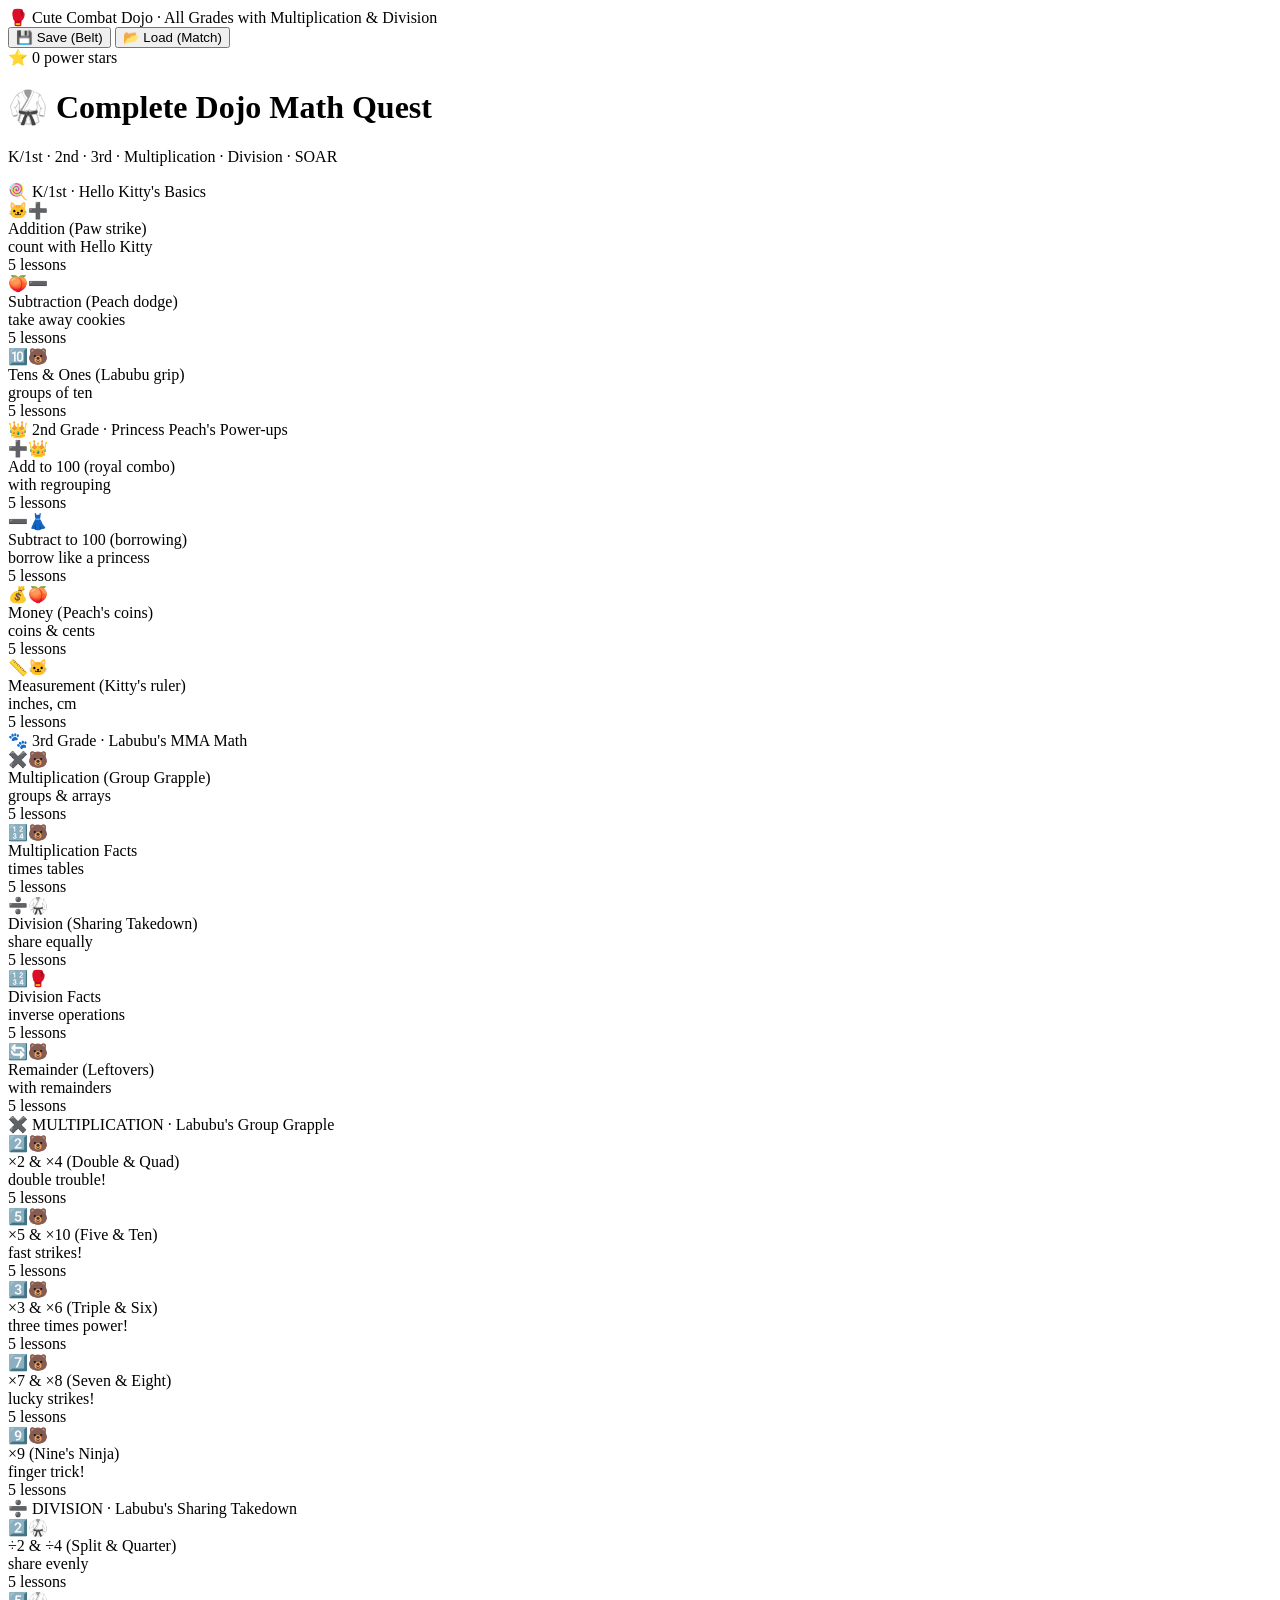
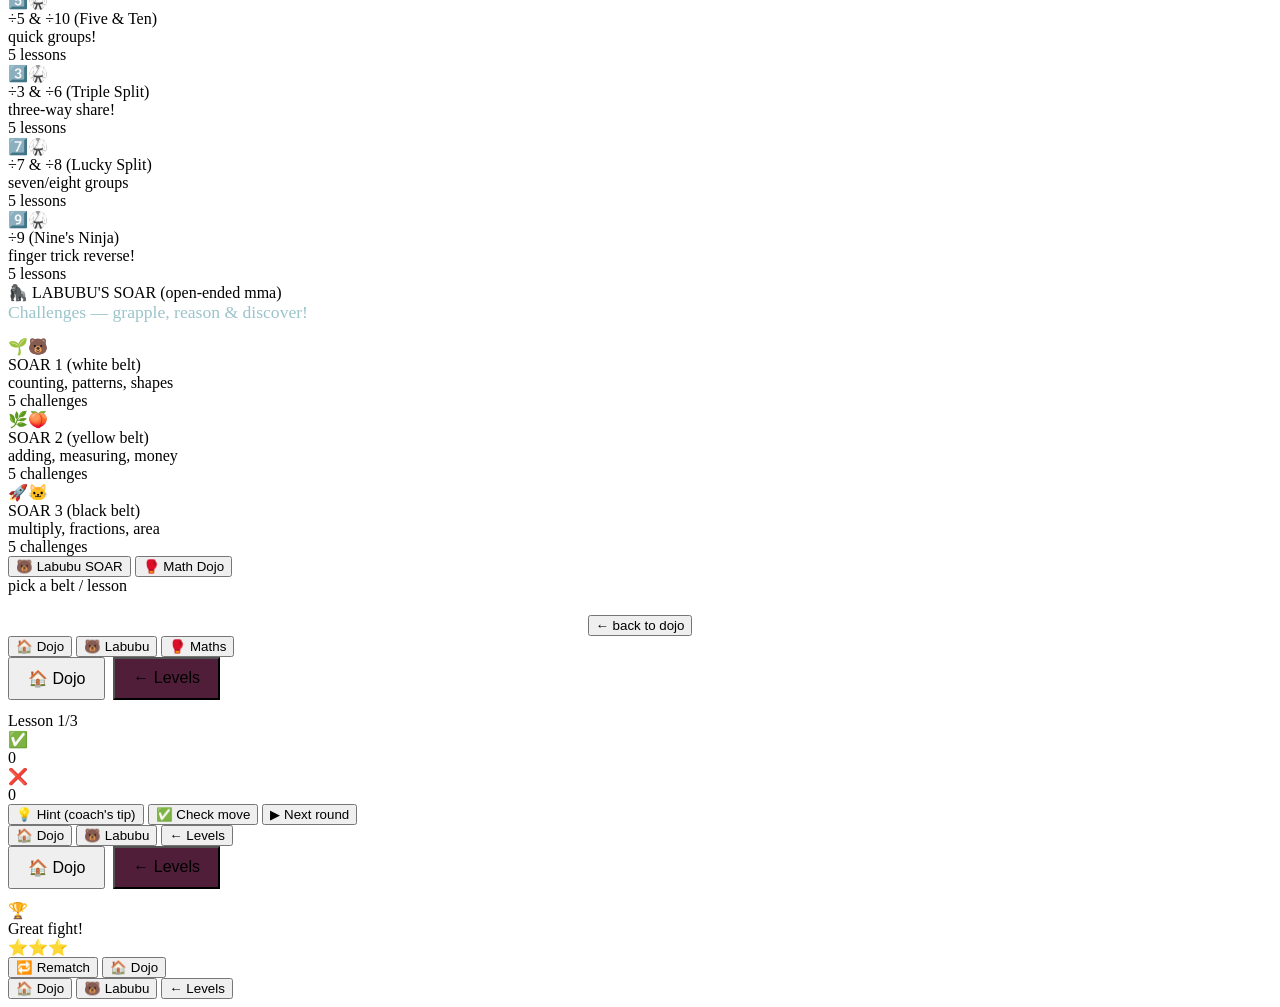
==== commit b3ff85ac: "Update index.html" ====
--- a/index.html
+++ b/index.html
@@ -3,332 +3,15 @@
 <head>
   <meta charset="UTF-8">
   <meta name="viewport" content="width=device-width, initial-scale=1.0, maximum-scale=2.0, user-scalable=yes">
-  <title>🥊 Cute Combat Dojo · Complete Edition with Multiplication & Division Hints</title>
-  <style>
-    * { box-sizing: border-box; margin: 0; padding: 0; -webkit-tap-highlight-color: transparent; }
-
-    body {
-      font-family: 'Comic Sans MS', 'Chalkboard SE', 'Segoe UI', cursive, sans-serif;
-      background: #2a0f2f;
-      min-height: 100vh;
-      padding: 12px;
-      color: #fef9d7;
-    }
-    .wrap { max-width: 1000px; margin: 0 auto; }
-
-    /* TOP BAR — dojo entrance */
-    .topbar {
-      background: #dc80b0;
-      border: 4px solid #fbe158;
-      border-radius: 60px;
-      padding: 16px 24px; display: flex; align-items: center;
-      justify-content: space-between; flex-wrap: wrap; gap: 12px;
-      margin-bottom: 20px; box-shadow: 0 10px 0 #511e3a, 0 0 0 2px #ffccaa;
-    }
-    .topbar-title { font-size: 1.8rem; font-weight: 900; color: #3e1b2b; text-shadow: 3px 3px 0 #ffb6d1; }
-    .topbar-btns { display: flex; gap: 10px; flex-wrap: wrap; }
-    .tb-btn {
-      padding: 10px 20px; border: 3px solid white; border-radius: 50px;
-      font-weight: 900; font-size: 1.1rem; cursor: pointer;
-      box-shadow: 0 5px 0 #511e3a; transition: 0.1s; min-height: 50px;
-    }
-    .tb-btn:active { transform: translateY(5px); box-shadow: 0 1px 0 #511e3a; }
-    .tb-save { background: #fbe158; color: #2d0f2d; }
-    .tb-load { background: #9bc4cb; color: #1e3a3a; }
-    .tb-lbl { background: #dc80b0; color: #fef9d7; padding: 10px 20px; border-radius: 50px; font-weight: 900; font-size: 1.1rem; border: 3px solid #fbe158; }
-
-    /* QUICK NAV */
-    .quick-nav {
-      display: flex; gap: 8px; background: #511e3a; border-top: 3px solid #fbe158;
-      padding: 10px 12px; position: sticky; bottom: 0; z-index: 50; margin: 12px -12px 0;
-    }
-    .qn-btn {
-      flex: 1; border: none; border-radius: 30px; padding: 12px 6px;
-      font-weight: 900; font-size: 0.9rem; cursor: pointer; transition: 0.1s;
-    }
-    .qn-btn:active { transform: translateY(3px); }
-    .qn-home { background: #FFB7C5; color: #3e1b2b; }
-    .qn-soar { background: #9bc4cb; color: #1e3a3a; }
-    .qn-math { background: #fbe158; color: #2d0f2d; }
-
-    .screen { display: none; }
-    .screen.active { display: block; }
-
-    /* HOME */
-    .path-header {
-      background: #dc80b0; border-radius: 70px; padding: 24px 20px;
-      border: 4px solid #fbe158; box-shadow: 0 10px 0 #511e3a;
-      text-align: center; margin-bottom: 24px;
-    }
-    .path-header h1 { font-size: 2.4rem; font-weight: 900; color: #3e1b2b; text-shadow: 3px 3px 0 #ffb6d1; }
-    .path-header p { font-size: 1.4rem; background: #511e3a; display: inline-block; padding: 10px 28px; border-radius: 60px; border: 3px solid #fbe158; margin-top: 12px; color: #fef9d7; }
-
-    .grade-section { margin: 30px 0; }
-    .grade-title {
-      font-size: 1.8rem; font-weight: 900; background: #511e3a; display: inline-block;
-      padding: 10px 28px; border-radius: 50px; border: 3px solid #fbe158;
-      box-shadow: 0 5px 0 #2f0f2f; margin-bottom: 16px; color: #fbe158;
-    }
-    .soar-grade-title {
-      font-size: 1.8rem; font-weight: 900; background: #1e3a3a; display: inline-block;
-      padding: 10px 28px; border-radius: 50px; border: 3px solid #9bc4cb;
-      box-shadow: 0 5px 0 #0d2828; margin-bottom: 16px; color: #9bc4cb;
-    }
-
-    .menu-grid {
-      display: grid; grid-template-columns: repeat(auto-fit, minmax(200px, 1fr));
-      gap: 16px; margin: 12px 0;
-    }
-    .menu-card {
-      background: #dc80b0; border-radius: 40px; padding: 24px 14px;
-      text-align: center; cursor: pointer; border: 4px solid transparent;
-      box-shadow: 0 10px 0 #511e3a; transition: 0.1s;
-      min-height: 190px; display: flex; flex-direction: column; align-items: center; gap: 7px;
-    }
-    .menu-card:active { transform: translateY(7px); box-shadow: 0 3px 0 #511e3a; }
-    .menu-card.grade1 { border-color: #ffb6d1; }
-    .menu-card.grade2 { border-color: #fbe158; }
-    .menu-card.grade3 { border-color: #9bc4cb; }
-    .menu-card.soar-card { border-color: #9bc4cb; background: #1e3a3a; }
-    .mc-icon { font-size: 3.2rem; }
-    .mc-name { font-weight: 900; font-size: 1.4rem; color: #3e1b2b; }
-    .soar-card .mc-name { color: #9bc4cb; }
-    .mc-desc { font-size: 1rem; color: #511e3a; }
-    .soar-card .mc-desc { color: #c6e9ef; }
-    .mc-badge { background: #511e3a; color: #fef9d7; border-radius: 40px; padding: 6px 16px; font-weight: 900; border: 2px solid #fbe158; font-size: 0.9rem; }
-    .mc-badge.soar-badge { background: #2d5a5a; border-color: #9bc4cb; color: #9bc4cb; }
-
-    .progress-chart {
-      background: #511e3a; border-radius: 50px; padding: 20px;
-      border: 4px solid #fbe158; box-shadow: 0 8px 0 #2f0f2f; margin-top: 20px;
-    }
-
-    /* LEVELS */
-    .levels-wrap {
-      background: #dc80b0; border-radius: 60px; padding: 24px;
-      border: 4px solid #fbe158; box-shadow: 0 10px 0 #511e3a;
-    }
-    .levels-title { font-size: 2rem; font-weight: 900; color: #3e1b2b; text-align: center; margin-bottom: 20px; text-shadow: 2px 2px 0 #ffb6d1; }
-    .levels-grid { display: grid; grid-template-columns: repeat(auto-fit, minmax(130px, 1fr)); gap: 12px; }
-    .lv-btn {
-      background: #511e3a; border: 3px solid #fbe158; border-radius: 40px;
-      padding: 16px 8px; font-weight: 900; color: #fef9d7; font-size: 1.1rem;
-      box-shadow: 0 7px 0 #2f0f2f; cursor: pointer; transition: 0.1s; text-align: center;
-    }
-    .lv-btn:active { transform: translateY(6px); box-shadow: 0 2px 0 #2f0f2f; }
-    .lv-btn.done { background: #1e3a3a; border-color: #9bc4cb; color: #9bc4cb; }
-    .lv-btn.soar-lv { border-color: #9bc4cb; background: #1e3a3a; color: #9bc4cb; }
-    .lv-btn.soar-lv.done { background: #2d5a5a; border-color: #9bc4cb; }
-    .lv-icon { font-size: 2.2rem; display: block; margin-bottom: 6px; }
-
-    /* QUIZ */
-    .quiz-head {
-      background: #511e3a; border-radius: 50px; padding: 18px 22px;
-      border: 4px solid #fbe158; box-shadow: 0 7px 0 #2f0f2f; margin-bottom: 18px;
-    }
-    .quiz-meta { display: flex; justify-content: space-between; font-size: 1.2rem; font-weight: 900; color: #fbe158; }
-    .quiz-score-row { display: flex; gap: 12px; margin: 12px 0; }
-    .qs-item { background: #dc80b0; border-radius: 35px; padding: 10px; flex: 1; text-align: center; border: 2px solid #fbe158; color: #3e1b2b; }
-    .qs-val { font-size: 1.8rem; font-weight: 900; color: #3e1b2b; }
-    .prog-bar { background: #2f0f2f; height: 14px; border-radius: 30px; border: 2px solid #fbe158; }
-    .prog-fill { height: 100%; border-radius: 30px; background: linear-gradient(90deg, #fbe158, #ffb6d1); transition: width 0.3s; }
-
-    .lesson-card {
-      background: #dc80b0; border-radius: 50px; padding: 24px;
-      border: 4px solid #fbe158; box-shadow: 0 8px 0 #511e3a; margin-bottom: 18px;
-    }
-    .lesson-badge {
-      background: #ffb6d1; color: #3e1b2b; border-radius: 40px;
-      padding: 8px 22px; font-weight: 900; font-size: 1.2rem;
-      display: inline-block; border: 3px solid #fef9d7; margin-bottom: 16px;
-    }
-    .lesson-visual {
-      background: #511e3a; border-radius: 40px; padding: 24px;
-      font-size: 1.6rem; text-align: center; border: 4px dashed #fbe158;
-      margin: 12px 0; line-height: 1.6; white-space: pre-wrap; color: #fef9d7;
-    }
-    .lesson-explanation {
-      background: #511e3a; border-radius: 40px; padding: 20px;
-      font-size: 1.2rem; border: 2px solid #fbe158; line-height: 1.7; color: #fef9d7;
-    }
-
-    /* HINT BOX — fighter tips */
-    .hint-box {
-      background: #2f1f2f; border-radius: 30px; padding: 20px;
-      font-size: 1.1rem; margin: 14px 0;
-      border: 3px solid #fbe158; color: #fef9d7;
-      display: none; line-height: 1.7;
-    }
-    .hint-box.show { display: block; }
-    .hint-bubble {
-      background: #511e3a; border-radius: 16px; padding: 12px 16px;
-      margin: 8px 0; color: #fbe158; line-height: 1.7;
-    }
-    .hint-col {
-      background: #2f0f2f; border-radius: 14px; padding: 12px 20px;
-      display: inline-block; min-width: 110px; text-align: right;
-      font-family: 'Courier New', monospace; font-size: 1.4rem; margin: 6px auto;
-      border: 2px solid #fbe158;
-    }
-    .hint-chips { display: flex; flex-wrap: wrap; gap: 6px; align-items: center; margin: 8px 0; }
-    .hint-chip {
-      display: inline-flex; align-items: center; justify-content: center;
-      min-width: 38px; height: 38px; border-radius: 9px;
-      font-size: 1.2rem; font-weight: bold; padding: 0 6px;
-      background: #fbe158 !important; color: #3e1b2b !important;
-    }
-
-    .q-card {
-      background: #dc80b0; border-radius: 50px; padding: 24px;
-      border: 4px solid #ffb6d1; box-shadow: 0 8px 0 #511e3a;
-    }
-    .question-text { font-size: 1.9rem; font-weight: 900; text-align: center; margin-bottom: 20px; color: #3e1b2b; }
-
-    .soar-q-card {
-      background: #1e3a3a; border-radius: 50px; padding: 24px;
-      border: 4px solid #9bc4cb; box-shadow: 0 8px 0 #0d2828;
-    }
-    .soar-question { font-size: 1.6rem; font-weight: 900; color: #9bc4cb; margin-bottom: 16px; }
-    .soar-story { font-size: 1.2rem; color: #fef9d7; line-height: 1.7; margin-bottom: 14px; }
-    .soar-answer-input {
-      width: 100%; padding: 14px; font-size: 1.6rem; font-family: inherit;
-      background: #511e3a; border: 3px solid #fbe158; border-radius: 40px;
-      color: #fef9d7; text-align: center; outline: none; margin: 10px 0;
-    }
-
-    .options-grid { display: grid; grid-template-columns: repeat(2,1fr); gap: 12px; margin: 18px 0; }
-    .opt-btn {
-      background: #511e3a; border: 4px solid #fbe158; border-radius: 50px;
-      padding: 22px 10px; font-size: 1.8rem; font-weight: 900; color: #fef9d7;
-      cursor: pointer; box-shadow: 0 7px 0 #2f0f2f; transition: 0.1s; min-height: 90px;
-    }
-    .opt-btn:active:not(:disabled) { transform: translateY(7px); box-shadow: 0 2px 0 #2f0f2f; }
-    .opt-btn.correct { background: #2d5a5a; border-color: #9bc4cb; }
-    .opt-btn.wrong { background: #b04f6f; border-color: #ffb3b3; }
-    .opt-btn:disabled { opacity: 0.8; }
-
-    .feedback {
-      border-radius: 50px; padding: 18px 22px; font-weight: 900;
-      font-size: 1.3rem; margin: 12px 0; display: none;
-    }
-    .feedback.show { display: block; }
-    .feedback.ok { background: #2d5a5a; border: 4px solid #9bc4cb; color: #e6ffe6; }
-    .feedback.bad { background: #b04f6f; border: 4px solid #ffb3b3; color: #ffe6e6; }
-
-    .btn-row { display: flex; gap: 10px; flex-wrap: wrap; margin-top: 18px; }
-    .btn {
-      padding: 16px 24px; border: none; border-radius: 50px; font-weight: 900;
-      font-size: 1.2rem; cursor: pointer; border: 4px solid white;
-      box-shadow: 0 5px 0 #511e3a; transition: 0.1s; flex: 1; min-height: 60px;
-    }
-    .btn:active { transform: translateY(5px); box-shadow: 0 2px 0 #511e3a; }
-    .btn-check { background: #fbe158; color: #3e1b2b; }
-    .btn-next  { background: #9bc4cb; color: #1e3a3a; display: none; }
-    .btn-hint  { background: #ffb6d1; color: #3e1b2b; }
-    .btn-back  { background: #511e3a; color: #fef9d7; border-color: #fbe158; }
-
-    .result-card {
-      background: #dc80b0; border-radius: 70px; padding: 36px 22px;
-      text-align: center; border: 6px solid #fbe158; box-shadow: 0 12px 0 #511e3a;
-    }
-    .result-emoji { font-size: 5rem; }
-    .result-title { font-size: 3rem; font-weight: 900; color: #3e1b2b; text-shadow: 3px 3px 0 #ffb6d1; }
-    .result-stars { font-size: 3.5rem; margin: 14px; }
-    .mistake-item {
-      background: #511e3a; border-radius: 35px; padding: 14px;
-      margin: 10px 0; border: 3px solid #fbe158; text-align: left; font-size: 1.1rem; color: #fef9d7;
-    }
-
-    /* Responsive */
-    @media (max-width: 380px) {
-      body { padding: 6px; }
-      .topbar { padding: 10px 14px; border-radius: 40px; }
-      .topbar-title { font-size: 1.2rem; }
-      .tb-btn { padding: 8px 14px; font-size: 0.9rem; min-height: 40px; }
-      .tb-lbl { padding: 8px 14px; font-size: 0.9rem; }
-      .path-header h1 { font-size: 1.8rem; }
-      .path-header p { font-size: 1.1rem; }
-      .grade-title, .soar-grade-title { font-size: 1.3rem; padding: 8px 18px; }
-      .menu-grid { grid-template-columns: 1fr; gap: 12px; }
-      .menu-card { min-height: 150px; padding: 18px 12px; border-radius: 30px; }
-      .mc-icon { font-size: 2.4rem; }
-      .mc-name { font-size: 1.2rem; }
-      .mc-desc { font-size: 0.85rem; }
-      .options-grid { grid-template-columns: 1fr; gap: 10px; }
-      .opt-btn { font-size: 1.5rem; padding: 18px 8px; min-height: 70px; }
-      .question-text { font-size: 1.4rem; }
-      .btn { font-size: 0.95rem; padding: 12px 10px; min-height: 52px; }
-      .lesson-visual { font-size: 1.2rem; padding: 16px; }
-      .lesson-explanation { font-size: 1rem; }
-      .hint-col { font-size: 1.1rem; padding: 8px 14px; }
-      .lv-btn { font-size: 0.9rem; padding: 12px 6px; }
-      .lv-icon { font-size: 1.8rem; }
-      .qn-btn { font-size: 0.75rem; padding: 10px 4px; }
-      .soar-answer-input { font-size: 1.3rem; }
-      .result-emoji { font-size: 4rem; }
-      .result-title { font-size: 2.2rem; }
-      .result-stars { font-size: 2.8rem; }
-    }
-    @media (max-width: 600px) {
-      .options-grid { grid-template-columns: 1fr; }
-      .menu-grid { grid-template-columns: 1fr 1fr; gap: 12px; }
-      .btn { font-size: 1rem; padding: 14px; }
-      .question-text { font-size: 1.6rem; }
-      .topbar-title { font-size: 1.4rem; }
-      .levels-grid { grid-template-columns: repeat(3, 1fr); }
-    }
-    @media (min-width: 600px) and (max-width: 1023px) {
-      .wrap { max-width: 780px; }
-      .path-header h1 { font-size: 2.6rem; }
-      .path-header p { font-size: 1.6rem; }
-      .grade-title, .soar-grade-title { font-size: 2rem; }
-      .menu-grid { grid-template-columns: repeat(3, 1fr); gap: 16px; }
-      .menu-card { min-height: 200px; padding: 26px 14px; }
-      .mc-icon { font-size: 3.5rem; }
-      .mc-name { font-size: 1.5rem; }
-      .levels-grid { grid-template-columns: repeat(5, 1fr); gap: 14px; }
-      .lv-btn { font-size: 1.2rem; padding: 18px 10px; }
-      .lv-icon { font-size: 2.4rem; }
-      .options-grid { grid-template-columns: repeat(2, 1fr); gap: 14px; }
-      .opt-btn { font-size: 2rem; padding: 24px 12px; min-height: 100px; }
-      .question-text { font-size: 2rem; }
-      .btn { font-size: 1.3rem; padding: 18px; min-height: 68px; }
-      .lesson-visual { font-size: 1.8rem; padding: 28px; }
-      .lesson-explanation { font-size: 1.3rem; }
-      .quiz-head { padding: 20px 26px; }
-      .qs-val { font-size: 2rem; }
-      .soar-answer-input { font-size: 1.8rem; padding: 16px; }
-      .qn-btn { font-size: 1rem; padding: 14px 8px; }
-      .topbar-title { font-size: 2rem; }
-      .tb-btn { font-size: 1.2rem; padding: 12px 24px; min-height: 56px; }
-    }
-    @media (min-width: 1024px) {
-      body { padding: 20px 40px; }
-      .wrap { max-width: 1100px; }
-      .path-header h1 { font-size: 3rem; }
-      .path-header p { font-size: 1.8rem; }
-      .grade-title, .soar-grade-title { font-size: 2.2rem; }
-      .menu-grid { grid-template-columns: repeat(4, 1fr); gap: 20px; }
-      .menu-card { min-height: 220px; padding: 30px 16px; border-radius: 50px; }
-      .mc-icon { font-size: 4rem; }
-      .mc-name { font-size: 1.7rem; }
-      .mc-desc { font-size: 1.1rem; }
-      .levels-grid { grid-template-columns: repeat(5, 1fr); gap: 16px; }
-      .lv-btn { font-size: 1.3rem; padding: 20px 10px; border-radius: 50px; }
-      .lv-icon { font-size: 2.6rem; }
-      .options-grid { grid-template-columns: repeat(2, 1fr); gap: 16px; }
-      .opt-btn { font-size: 2.2rem; padding: 28px 14px; min-height: 110px; border-radius: 60px; }
-      .question-text { font-size: 2.4rem; }
-      .btn { font-size: 1.4rem; padding: 20px; min-height: 72px; border-radius: 60px; }
-    }
-  </style>
+  <title>🥊 Cute Combat Dojo · Complete Edition</title>
+  <link rel="stylesheet" href="style.css">
 </head>
 <body>
 <div class="wrap">
 
   <!-- TOP BAR -->
   <div class="topbar">
-    <div class="topbar-title">🥊 Cute Combat Dojo · All Grades with Multiplication & Division Hints</div>
+    <div class="topbar-title">🥊 Cute Combat Dojo · All Grades with Multiplication & Division</div>
     <div class="topbar-btns">
       <button class="tb-btn tb-save" id="saveBtn">💾 Save (Belt)</button>
       <button class="tb-btn tb-load" id="loadBtn">📂 Load (Match)</button>
@@ -341,25 +24,16 @@
   <div class="screen active" id="homeScreen">
     <div class="path-header">
       <h1>🥋 Complete Dojo Math Quest</h1>
-      <p>K/1st · 2nd · 3rd Grade with NEW Multiplication & Division Hints!</p>
+      <p>K/1st · 2nd · 3rd · Multiplication · Division · SOAR</p>
     </div>
 
     <!-- K/1st Grade - Hello Kitty's Basics -->
     <div class="grade-section">
       <div class="grade-title">🍭 K/1st · Hello Kitty's Basics</div>
       <div class="menu-grid">
-        <div class="menu-card grade1" data-category="add1">
-          <div class="mc-icon">🐱➕</div><div class="mc-name">Addition (Paw strike)</div>
-          <div class="mc-desc">count with Hello Kitty</div><div class="mc-badge">5 lessons</div>
-        </div>
-        <div class="menu-card grade1" data-category="sub1">
-          <div class="mc-icon">🍑➖</div><div class="mc-name">Subtraction (Peach dodge)</div>
-          <div class="mc-desc">take away cookies</div><div class="mc-badge">5 lessons</div>
-        </div>
-        <div class="menu-card grade1" data-category="place1">
-          <div class="mc-icon">🔟🐻</div><div class="mc-name">Tens & Ones (Labubu grip)</div>
-          <div class="mc-desc">groups of ten</div><div class="mc-badge">5 lessons</div>
-        </div>
+        <div class="menu-card grade1" data-category="add1"><div class="mc-icon">🐱➕</div><div class="mc-name">Addition (Paw strike)</div><div class="mc-desc">count with Hello Kitty</div><div class="mc-badge">5 lessons</div></div>
+        <div class="menu-card grade1" data-category="sub1"><div class="mc-icon">🍑➖</div><div class="mc-name">Subtraction (Peach dodge)</div><div class="mc-desc">take away cookies</div><div class="mc-badge">5 lessons</div></div>
+        <div class="menu-card grade1" data-category="place1"><div class="mc-icon">🔟🐻</div><div class="mc-name">Tens & Ones (Labubu grip)</div><div class="mc-desc">groups of ten</div><div class="mc-badge">5 lessons</div></div>
       </div>
     </div>
 
@@ -367,49 +41,46 @@
     <div class="grade-section">
       <div class="grade-title">👑 2nd Grade · Princess Peach's Power-ups</div>
       <div class="menu-grid">
-        <div class="menu-card grade2" data-category="add2">
-          <div class="mc-icon">➕👑</div><div class="mc-name">Add to 100 (royal combo)</div>
-          <div class="mc-desc">with regrouping</div><div class="mc-badge">5 lessons</div>
-        </div>
-        <div class="menu-card grade2" data-category="sub2">
-          <div class="mc-icon">➖👗</div><div class="mc-name">Subtract to 100 (borrowing)</div>
-          <div class="mc-desc">borrow like a princess</div><div class="mc-badge">5 lessons</div>
-        </div>
-        <div class="menu-card grade2" data-category="money">
-          <div class="mc-icon">💰🍑</div><div class="mc-name">Money (Peach's coins)</div>
-          <div class="mc-desc">coins & cents</div><div class="mc-badge">5 lessons</div>
-        </div>
-        <div class="menu-card grade2" data-category="measure">
-          <div class="mc-icon">📏🐱</div><div class="mc-name">Measurement (Kitty's ruler)</div>
-          <div class="mc-desc">inches, cm</div><div class="mc-badge">5 lessons</div>
-        </div>
+        <div class="menu-card grade2" data-category="add2"><div class="mc-icon">➕👑</div><div class="mc-name">Add to 100 (royal combo)</div><div class="mc-desc">with regrouping</div><div class="mc-badge">5 lessons</div></div>
+        <div class="menu-card grade2" data-category="sub2"><div class="mc-icon">➖👗</div><div class="mc-name">Subtract to 100 (borrowing)</div><div class="mc-desc">borrow like a princess</div><div class="mc-badge">5 lessons</div></div>
+        <div class="menu-card grade2" data-category="money"><div class="mc-icon">💰🍑</div><div class="mc-name">Money (Peach's coins)</div><div class="mc-desc">coins & cents</div><div class="mc-badge">5 lessons</div></div>
+        <div class="menu-card grade2" data-category="measure"><div class="mc-icon">📏🐱</div><div class="mc-name">Measurement (Kitty's ruler)</div><div class="mc-desc">inches, cm</div><div class="mc-badge">5 lessons</div></div>
       </div>
     </div>
 
-    <!-- 3rd Grade - Labubu's MMA Math (with NEW multiplication & division hints) -->
+    <!-- 3rd Grade - Labubu's MMA Math -->
     <div class="grade-section">
-      <div class="grade-title">🐾 3rd Grade · Labubu's MMA Math (NEW HINTS!)</div>
+      <div class="grade-title">🐾 3rd Grade · Labubu's MMA Math</div>
       <div class="menu-grid">
-        <div class="menu-card grade3" data-category="multiply">
-          <div class="mc-icon">✖️🐻</div><div class="mc-name">Multiplication (Group Grapple)</div>
-          <div class="mc-desc">groups & arrays</div><div class="mc-badge">5 lessons</div>
-        </div>
-        <div class="menu-card grade3" data-category="divide">
-          <div class="mc-icon">➗🥋</div><div class="mc-name">Division (Sharing Takedown)</div>
-          <div class="mc-desc">share equally</div><div class="mc-badge">5 lessons</div>
-        </div>
-        <div class="menu-card grade3" data-category="multiply_facts">
-          <div class="mc-icon">🔢🐻</div><div class="mc-name">Multiplication Facts</div>
-          <div class="mc-desc">times tables</div><div class="mc-badge">5 lessons</div>
-        </div>
-        <div class="menu-card grade3" data-category="division_facts">
-          <div class="mc-icon">🔢🥊</div><div class="mc-name">Division Facts</div>
-          <div class="mc-desc">inverse operations</div><div class="mc-badge">5 lessons</div>
-        </div>
-        <div class="menu-card grade3" data-category="remainder">
-          <div class="mc-icon">🔄🐻</div><div class="mc-name">Remainder (Leftovers)</div>
-          <div class="mc-desc">with remainders</div><div class="mc-badge">5 lessons</div>
-        </div>
+        <div class="menu-card grade3" data-category="multiply"><div class="mc-icon">✖️🐻</div><div class="mc-name">Multiplication (Group Grapple)</div><div class="mc-desc">groups & arrays</div><div class="mc-badge">5 lessons</div></div>
+        <div class="menu-card grade3" data-category="multiply_facts"><div class="mc-icon">🔢🐻</div><div class="mc-name">Multiplication Facts</div><div class="mc-desc">times tables</div><div class="mc-badge">5 lessons</div></div>
+        <div class="menu-card grade3" data-category="divide"><div class="mc-icon">➗🥋</div><div class="mc-name">Division (Sharing Takedown)</div><div class="mc-desc">share equally</div><div class="mc-badge">5 lessons</div></div>
+        <div class="menu-card grade3" data-category="division_facts"><div class="mc-icon">🔢🥊</div><div class="mc-name">Division Facts</div><div class="mc-desc">inverse operations</div><div class="mc-badge">5 lessons</div></div>
+        <div class="menu-card grade3" data-category="remainder"><div class="mc-icon">🔄🐻</div><div class="mc-name">Remainder (Leftovers)</div><div class="mc-desc">with remainders</div><div class="mc-badge">5 lessons</div></div>
+      </div>
+    </div>
+
+    <!-- Multiplication Section -->
+    <div class="grade-section">
+      <div class="multiply-grade-title">✖️ MULTIPLICATION · Labubu's Group Grapple</div>
+      <div class="menu-grid">
+        <div class="menu-card multiply-card" data-category="multiply_main_1"><div class="mc-icon">2️⃣🐻</div><div class="mc-name">×2 & ×4 (Double & Quad)</div><div class="mc-desc">double trouble!</div><div class="mc-badge multiply-badge">5 lessons</div></div>
+        <div class="menu-card multiply-card" data-category="multiply_main_2"><div class="mc-icon">5️⃣🐻</div><div class="mc-name">×5 & ×10 (Five & Ten)</div><div class="mc-desc">fast strikes!</div><div class="mc-badge multiply-badge">5 lessons</div></div>
+        <div class="menu-card multiply-card" data-category="multiply_main_3"><div class="mc-icon">3️⃣🐻</div><div class="mc-name">×3 & ×6 (Triple & Six)</div><div class="mc-desc">three times power!</div><div class="mc-badge multiply-badge">5 lessons</div></div>
+        <div class="menu-card multiply-card" data-category="multiply_main_4"><div class="mc-icon">7️⃣🐻</div><div class="mc-name">×7 & ×8 (Seven & Eight)</div><div class="mc-desc">lucky strikes!</div><div class="mc-badge multiply-badge">5 lessons</div></div>
+        <div class="menu-card multiply-card" data-category="multiply_main_5"><div class="mc-icon">9️⃣🐻</div><div class="mc-name">×9 (Nine's Ninja)</div><div class="mc-desc">finger trick!</div><div class="mc-badge multiply-badge">5 lessons</div></div>
+      </div>
+    </div>
+
+    <!-- Division Section -->
+    <div class="grade-section">
+      <div class="divide-grade-title">➗ DIVISION · Labubu's Sharing Takedown</div>
+      <div class="menu-grid">
+        <div class="menu-card divide-card" data-category="divide_main_1"><div class="mc-icon">2️⃣🥋</div><div class="mc-name">÷2 & ÷4 (Split & Quarter)</div><div class="mc-desc">share evenly</div><div class="mc-badge divide-badge">5 lessons</div></div>
+        <div class="menu-card divide-card" data-category="divide_main_2"><div class="mc-icon">5️⃣🥋</div><div class="mc-name">÷5 & ÷10 (Five & Ten)</div><div class="mc-desc">quick groups!</div><div class="mc-badge divide-badge">5 lessons</div></div>
+        <div class="menu-card divide-card" data-category="divide_main_3"><div class="mc-icon">3️⃣🥋</div><div class="mc-name">÷3 & ÷6 (Triple Split)</div><div class="mc-desc">three-way share!</div><div class="mc-badge divide-badge">5 lessons</div></div>
+        <div class="menu-card divide-card" data-category="divide_main_4"><div class="mc-icon">7️⃣🥋</div><div class="mc-name">÷7 & ÷8 (Lucky Split)</div><div class="mc-desc">seven/eight groups</div><div class="mc-badge divide-badge">5 lessons</div></div>
+        <div class="menu-card divide-card" data-category="divide_main_5"><div class="mc-icon">9️⃣🥋</div><div class="mc-name">÷9 (Nine's Ninja)</div><div class="mc-desc">finger trick reverse!</div><div class="mc-badge divide-badge">5 lessons</div></div>
       </div>
     </div>
 
@@ -418,21 +89,9 @@
       <div class="soar-grade-title">🦍 LABUBU'S SOAR (open‑ended mma)</div>
       <div style="color:#9bc4cb;margin-bottom:14px;font-size:1.1rem;">Challenges — grapple, reason & discover!</div>
       <div class="menu-grid">
-        <div class="menu-card soar-card" data-category="soar1">
-          <div class="mc-icon">🌱🐻</div><div class="mc-name">SOAR 1 (white belt)</div>
-          <div class="mc-desc">counting, patterns, shapes</div>
-          <div class="mc-badge soar-badge">5 challenges</div>
-        </div>
-        <div class="menu-card soar-card" data-category="soar2">
-          <div class="mc-icon">🌿🍑</div><div class="mc-name">SOAR 2 (yellow belt)</div>
-          <div class="mc-desc">adding, measuring, money</div>
-          <div class="mc-badge soar-badge">5 challenges</div>
-        </div>
-        <div class="menu-card soar-card" data-category="soar3">
-          <div class="mc-icon">🚀🐱</div><div class="mc-name">SOAR 3 (black belt)</div>
-          <div class="mc-desc">multiply, fractions, area</div>
-          <div class="mc-badge soar-badge">5 challenges</div>
-        </div>
+        <div class="menu-card soar-card" data-category="soar1"><div class="mc-icon">🌱🐻</div><div class="mc-name">SOAR 1 (white belt)</div><div class="mc-desc">counting, patterns, shapes</div><div class="mc-badge soar-badge">5 challenges</div></div>
+        <div class="menu-card soar-card" data-category="soar2"><div class="mc-icon">🌿🍑</div><div class="mc-name">SOAR 2 (yellow belt)</div><div class="mc-desc">adding, measuring, money</div><div class="mc-badge soar-badge">5 challenges</div></div>
+        <div class="menu-card soar-card" data-category="soar3"><div class="mc-icon">🚀🐱</div><div class="mc-name">SOAR 3 (black belt)</div><div class="mc-desc">multiply, fractions, area</div><div class="mc-badge soar-badge">5 challenges</div></div>
       </div>
     </div>
 
@@ -518,888 +177,6 @@
   </div>
 </div>
 
-<script>
-(function() {
-  // Helper functions
-  function rnd(a,b){return Math.floor(Math.random()*(b-a+1))+a;}
-  function shuffle(arr){for(let i=arr.length-1;i>0;i--){const j=Math.floor(Math.random()*(i+1));[arr[i],arr[j]]=[arr[j],arr[i]];}return arr;}
-
-  // ============================================================
-  //  VISUAL HINT BUILDING BLOCKS (from original)
-  // ============================================================
-  function hBubble(html){return `<div class="hint-bubble">${html}</div>`;}
-  function hChip(n,bg){ return `<span class="hint-chip" style="background:${bg||'#fbe158'};color:#3e1b2b;">${n}</span>`; }
-  function hChips(steps, hlLast){ return steps.map((n,i)=>hChip(n,(hlLast&&i===steps.length-1)?'#9bc4cb':'#fbe158')).join(' '); }
-  function hCol(rows){ const lines=rows.map(r=>`<div style="color:${r.c||'#fbe158'};font-family:'Courier New';font-size:1.4rem;text-align:right;padding:1px 0;">${r.t}</div>`).join(''); return `<div style="text-align:center;margin:8px 0;"><div class="hint-col">${lines}</div></div>`; }
-  function hWrap(border,icon,title,body){ return `<div style="border:3px solid ${border};border-radius:20px;padding:14px;margin:6px 0;"><div style="color:${border};font-weight:900;font-size:1.1rem;text-align:center;margin-bottom:10px;">${icon} ${title}</div>${body}</div>`; }
-
-  // ============================================================
-  //  ORIGINAL HINT FUNCTIONS (from first code)
-  // ============================================================
-  function subtractHint(big, small){
-    const oB=big%10, oS=small%10, tB=Math.floor(big/10), tS=Math.floor(small/10);
-    const needBorrow=oB<oS, ans=big-small; const pad=String(big).length;
-    if(!needBorrow){ return hWrap('#9bc4cb','➖',`${big} − ${small}`, hBubble(`<strong style="color:#fbe158;">Right side (ones):</strong> Is ${oB} ≥ ${oS}? <strong style="color:#9bc4cb;">YES ✅</strong> → ${oB} − ${oS} = ${oB-oS}`) +hBubble(`<strong style="color:#fbe158;">Left side (tens):</strong> ${tB} − ${tS} = ${tB-tS}`) +hCol([{t:'  '+big},{t:'− '+String(small).padStart(pad,' ')},{t:'─'.repeat(pad+2),c:'#ffb6d1'},{t:'  '+ans,c:'#9bc4cb'}]) +hBubble(`<strong style="color:#9bc4cb;">✅ ${big} − ${small} = ${ans} ⭐</strong>`) ); 
-    } else { const bOnes=oB+10, nTens=tB-1, oDiff=bOnes-oS, tDiff=nTens-tS; const oSteps=Array.from({length:oDiff},(_,i)=>oS+i+1); return hWrap('#ffb6d1','➖',`${big} − ${small} (borrowing)`, hBubble(`<strong style="color:#fbe158;">Right side (ones):</strong> Is ${oB} ≥ ${oS}? <strong style="color:#ffb6d1;">NO ❌</strong> → borrow!`) +hBubble(`<strong style="color:#fbe158;">Borrow 1 ten:</strong> left side ${tB}→${nTens} · right side ${oB}→${bOnes} (10+${oB}=${bOnes})`) +hBubble(`<strong style="color:#fbe158;">Right side: ${bOnes} − ${oS}</strong> → count up from ${oS}:<br><div class="hint-chips">${hChip(oS,'#ffb6d1')} → ${hChips(oSteps,true)}</div><em>${oSteps.join(', ')}</em> → <strong style="color:#9bc4cb;">${oDiff}</strong>`) +hBubble(`<strong style="color:#fbe158;">Left side (tens): ${nTens} − ${tS} = ${tDiff}</strong>`) +hCol([{t:'  '+big},{t:'− '+String(small).padStart(pad,' ')},{t:'─'.repeat(pad+2),c:'#ffb6d1'},{t:'  '+ans,c:'#9bc4cb'}]) +hBubble(`<strong style="color:#9bc4cb;">✅ ${big} − ${small} = ${ans} ⭐</strong>`) ); }
-  }
-  function addHint(a,b){
-    const oA=a%10, oB=b%10, tA=Math.floor(a/10), tB=Math.floor(b/10); const oSum=oA+oB, needCarry=oSum>9, oWrite=oSum%10, carry=Math.floor(oSum/10), ans=a+b; const bigO=Math.max(oA,oB), smlO=Math.min(oA,oB); const oSteps=Array.from({length:smlO},(_,i)=>bigO+i+1); const pad=String(a).length; if(!needCarry){ return hWrap('#9bc4cb','➕',`${a} + ${b}`, hBubble(`<strong style="color:#fbe158;">Right side (ones): ${oA}+${oB}</strong> → count from ${bigO} up ${smlO} step${smlO!==1?'s':''}:<br><div class="hint-chips">${hChip(bigO,'#ffb6d1')} → ${hChips(oSteps,true)}</div>${oSteps.length?`<em>${oSteps.join(', ')}</em> → `:''}<strong style="color:#9bc4cb;">${oSum}</strong> (9 or less  -  no carry)`) +hBubble(`<strong style="color:#fbe158;">Left side (tens): ${tA}+${tB} = ${tA+tB}</strong>`) +hCol([{t:'  '+a},{t:'+ '+String(b).padStart(pad,' ')},{t:'─'.repeat(pad+2),c:'#ffb6d1'},{t:'  '+ans,c:'#9bc4cb'}]) +hBubble(`<strong style="color:#9bc4cb;">✅ ${a} + ${b} = ${ans} ⭐</strong>`) ); } else { return hWrap('#ffb6d1','➕',`${a} + ${b} (carrying)`, hBubble(`<strong style="color:#fbe158;">Right side (ones): ${oA}+${oB}</strong> → count from ${bigO} up ${smlO}:<br><div class="hint-chips">${hChip(bigO,'#ffb6d1')} → ${hChips(oSteps,false)}</div>Total = <strong>${oSum}</strong>  -  <strong style="color:#ffb6d1;">>9!</strong><br>Write <strong style="color:#9bc4cb;">${oWrite}</strong> on right, carry <strong style="color:#fbe158;">${carry}</strong> to left.`) +hBubble(`<strong style="color:#fbe158;">Left side (tens): ${tA}+${tB}+${carry}(carried) = ${tA+tB+carry}</strong>`) +hCol([{t:'  '+carry,c:'#fbe158'},{t:'  '+a},{t:'+ '+String(b).padStart(pad,' ')},{t:'─'.repeat(pad+2),c:'#ffb6d1'},{t:'  '+ans,c:'#9bc4cb'}]) +hBubble(`<strong style="color:#9bc4cb;">✅ ${a} + ${b} = ${ans} ⭐</strong>`) ); }
-  }
-  function missingAddHint(total, known){ const ans=total-known; return hWrap('#ffb6d1','❓','Missing Number  -  Addition', hBubble(`<strong style="color:#fbe158;">${known} + ? = ${total}</strong> → to find the missing number, subtract ${known} from ${total}.`) +subtractHint(total, known) +hBubble(`<strong style="color:#9bc4cb;">✅ Missing number = ${ans} ⭐</strong> · Check: ${known}+${ans}=${total} ✓`) ); }
-  function missingSubHint(total, result){ const ans=total-result; return hWrap('#ffb6d1','❓','Missing Number  -  Subtraction', hBubble(`<strong style="color:#fbe158;">${total} − ? = ${result}</strong> → subtract ${result} from ${total}.`) +subtractHint(total, result) +hBubble(`<strong style="color:#9bc4cb;">✅ Missing number = ${ans} ⭐</strong> · Check: ${total}−${ans}=${result} ✓`) ); }
-  function addThreeHint(a,b,c){ const s1=a+b; return hWrap('#9bc4cb','🔺','Adding Three Numbers', hBubble(`<strong style="color:#fbe158;">Step 1  -  Add ${a} + ${b}:</strong>`) +addHint(a,b) +hBubble(`<strong style="color:#fbe158;">Step 2  -  Add ${c} to the result (${s1} + ${c}):</strong>`) +addHint(s1,c) +hBubble(`<strong style="color:#9bc4cb;">✅ ${a}+${b}+${c} = ${a+b+c} ⭐</strong>`) ); }
-  function subThreeHint(total,b,c){ const s1=total-b; return hWrap('#ffb6d1','🔻','Subtracting Step by Step', hBubble(`<strong style="color:#fbe158;">Step 1  -  Subtract ${b} from ${total}:</strong>`) +subtractHint(total,b) +hBubble(`<strong style="color:#fbe158;">Step 2  -  Subtract ${c} from the result (${s1} − ${c}):</strong>`) +subtractHint(s1,c) +hBubble(`<strong style="color:#9bc4cb;">✅ ${total}−${b}−${c} = ${total-b-c} ⭐</strong>`) ); }
-  function factFamilyHint(a,b,total){ return hWrap('#9bc4cb','👪','Math Family (dojo trio)', hBubble(`<strong style="color:#fbe158;">👑 Big Boss = ${total}   🤝 Friends = ${a} & ${b}</strong>`) +hBubble(`<strong style="color:#fbe158;">➕ Plus (Friends → Boss):</strong><br>${hChip(a,'#ffb6d1')} + ${hChip(b,'#ffb6d1')} = ${hChip(total,'#fbe158')} ✅<br>${hChip(b,'#ffb6d1')} + ${hChip(a,'#ffb6d1')} = ${hChip(total,'#fbe158')} ✅`) +hBubble(`<strong style="color:#fbe158;">➖ Minus (Boss − Friend = Friend):</strong><br>${hChip(total,'#fbe158')} − ${hChip(a,'#ffb6d1')} = ${hChip(b,'#9bc4cb')} ✅<br>${hChip(total,'#fbe158')} − ${hChip(b,'#ffb6d1')} = ${hChip(a,'#9bc4cb')} ✅`) +hBubble(`🍑 <em>Big Boss must always be FIRST in minus, and LAST (after =) in plus!</em>`) ); }
-  function composeAddHint(target){ const e=target>10?7:3, ans=target-e, e2=e+3, ans2=target-e2; return hWrap('#9bc4cb','🧩','Make a Sum', hBubble(`We need two different pairs that add to <strong>${target}</strong>. Let's find them!`) +hBubble(`<strong style="color:#fbe158;">Pair 1:</strong> Pick ${e}. Then ${e} + ? = ${target} → subtract:`) +subtractHint(target,e) +hBubble(`<strong style="color:#9bc4cb;">Pair 1: ${e} + ${ans} = ${target} ✅</strong>`) +hBubble(`<strong style="color:#fbe158;">Pair 2:</strong> Pick ${e2}. Then ${e2} + ? = ${target} → subtract:`) +subtractHint(target,e2) +hBubble(`<strong style="color:#9bc4cb;">Pair 2: ${e2} + ${ans2} = ${target} ✅ Now pick your own!</strong>`) ); }
-  function composeSubHint(diff){ const big=diff+2, sml=2, big2=diff+3, sml2=3; return hWrap('#ffb6d1','🔍','Find the Gap', hBubble(`🍪 <strong>Cookie Story:</strong> The first number is always the Boss (the whole tray). The gap must always equal ${diff}.`) +hBubble(`<strong style="color:#fbe158;">Case 1  -  Boss is known: ${big} − ? = ${diff}</strong><br>"You have ${big} cookies, ${diff} are left. How many did you eat?" → subtract:`) +subtractHint(big,diff) +hBubble(`<strong style="color:#9bc4cb;">${big} − ${sml} = ${diff} ✅</strong>`) +hBubble(`<strong style="color:#fbe158;">Case 2  -  Boss is hiding: ? − ${sml2} = ${diff}</strong><br>"Mystery bag: took out ${sml2}, ${diff} remain. How many at start?" → add:`) +addHint(diff,sml2) +hBubble(`<strong style="color:#9bc4cb;">${big2} − ${sml2} = ${diff} ✅</strong><br><em>Rule: Boss known → subtract · Boss hiding → add</em>`) ); }
-
-  // ============================================================
-  //  NEW MULTIPLICATION HINTS (following same pattern)
-  // ============================================================
-  function hintMultiply(a, b) {
-    const ans = a * b;
-    const groups = Array.from({length: a}, (_, i) => (i+1) * b);
-    
-    return hWrap('#9bc4cb', '✖️', `${a} × ${b} = ? (Group Grapple)`,
-      hBubble(`<strong style="color:#fbe158;">🥊 MULTIPLICATION = GROUPS OF THE SAME SIZE</strong><br>
-        Think of it like <strong>${a}</strong> fighting teams, each with <strong>${b}</strong> Labubu fighters.`)
-      + hBubble(`<strong style="color:#fbe158;">Step 1 — Draw the groups:</strong><br>
-        ${Array.from({length: a}, () => '🐻').join(' ')} × ${b} fighters each<br>
-        <div style="background:#511e3a;padding:10px;border-radius:16px;margin:8px 0;">
-          ${Array.from({length: a}, (_, i) => 
-            `Group ${i+1}: ${Array.from({length: b}, () => '⚡').join('')}`
-          ).join('<br>')}
-        </div>`)
-      + hBubble(`<strong style="color:#fbe158;">Step 2 — Count by ${b}s:</strong><br>
-        Count how many fighters in total:<br>
-        <div class="hint-chips">
-          ${groups.map((n, i) => hChip(n, i === groups.length-1 ? '#9bc4cb' : '#fbe158')).join(' → ')}
-        </div>
-        <em>${groups.join(', ')}</em>`)
-      + hBubble(`<strong style="color:#fbe158;">Step 3 — The total:</strong><br>
-        ${hChip(a, '#ffb6d1')} groups of ${hChip(b, '#ffb6d1')} = <strong style="color:#9bc4cb;">${ans}</strong> total fighters!`)
-      + hCol([{t: `  ${a} × ${b}`}, {t: '─────', c:'#9e8fc9'}, {t: `  ${ans}`, c:'#9bc4cb'}])
-      + hBubble(`<strong style="color:#9bc4cb;">✅ ${a} × ${b} = ${ans} ⭐</strong><br>
-        <em>Remember: Multiplication is repeated addition!</em>`)
-    );
-  }
-
-  function hintMultiplyArray(rows, cols) {
-    const ans = rows * cols;
-    
-    return hWrap('#9bc4cb', '📐', `${rows} rows × ${cols} columns = ? (Array Attack)`,
-      hBubble(`<strong style="color:#fbe158;">🥊 ARRAYS = ROWS AND COLUMNS</strong><br>
-        Imagine a dojo with <strong>${rows}</strong> rows and <strong>${cols}</strong> columns of fighters.`)
-      + hBubble(`<strong style="color:#fbe158;">Step 1 — Draw the array:</strong><br>
-        <div style="background:#511e3a;padding:10px;border-radius:16px;font-family:monospace;font-size:1.2rem;text-align:center;">
-          ${Array.from({length: rows}, () => 
-            '[' + Array.from({length: cols}, () => '🥊').join(' ') + ']'
-          ).join('<br>')}
-        </div>`)
-      + hBubble(`<strong style="color:#fbe158;">Step 2 — Count the total:</strong><br>
-        Each row has ${hChip(cols, '#ffb6d1')} fighters.<br>
-        We have ${hChip(rows, '#ffb6d1')} rows.<br>
-        So: ${hChip(rows, '#ffb6d1')} × ${hChip(cols, '#ffb6d1')} = ?`)
-      + hBubble(`<strong style="color:#fbe158;">Step 3 — Count by ${cols}s, ${rows} times:</strong><br>
-        <div class="hint-chips">
-          ${Array.from({length: rows}, (_, i) => (i+1) * cols).map((n, i) => 
-            hChip(n, i === rows-1 ? '#9bc4cb' : '#fbe158')
-          ).join(' → ')}
-        </div>`)
-      + hCol([{t: `  ${rows} × ${cols}`}, {t: '─────', c:'#9e8fc9'}, {t: `  ${ans}`, c:'#9bc4cb'}])
-      + hBubble(`<strong style="color:#9bc4cb;">✅ ${rows} × ${cols} = ${ans} total fighters! ⭐</strong>`)
-    );
-  }
-
-  function hintMultiplyFacts(a, b) {
-    const ans = a * b;
-    const steps = Array.from({length: a}, (_, i) => (i+1) * b);
-    
-    return hWrap('#9bc4cb', '🔢', `${a} × ${b} = ? (Times Table Strike)`,
-      hBubble(`<strong style="color:#fbe158;">🥊 TIMES TABLE STRATEGY</strong><br>
-        When you know your times tables, you can strike fast!`)
-      + hBubble(`<strong style="color:#fbe158;">Skip counting by ${b}s:</strong><br>
-        Start at ${b} and count ${a} times:<br>
-        <div class="hint-chips">
-          ${steps.map((n, i) => hChip(n, i === steps.length-1 ? '#9bc4cb' : '#fbe158')).join(' → ')}
-        </div>`)
-      + hBubble(`<strong style="color:#fbe158;">The ${a}th number is your answer:</strong><br>
-        ${steps.join(', ')} → the ${a}th number is <strong style="color:#9bc4cb;">${ans}</strong>`)
-      + hBubble(`<strong style="color:#fbe158;">Double check with repeated addition:</strong><br>
-        ${Array.from({length: a}, () => b).join(' + ')} = ${ans}`)
-      + hBubble(`<strong style="color:#9bc4cb;">✅ ${a} × ${b} = ${ans} ⭐</strong>`)
-    );
-  }
-
-  function hintMissingFactor(total, factor) {
-    const ans = total / factor;
-    
-    return hWrap('#ffb6d1', '❓', `? × ${factor} = ${total} (Missing Factor)`,
-      hBubble(`<strong style="color:#fbe158;">🥊 We know: ? × ${factor} = ${total}</strong><br>
-        This means: <strong>${factor}</strong> multiplied by some number gives <strong>${total}</strong>.<br>
-        To find the missing number, we <strong>divide</strong> ${total} by ${factor}.`)
-      + hintDivision(total, factor)
-      + hBubble(`<strong style="color:#9bc4cb;">✅ The missing factor is ${ans} ⭐</strong><br>
-        Check: ${ans} × ${factor} = ${ans * factor} ✓`)
-    );
-  }
-
-  // ============================================================
-  //  NEW DIVISION HINTS
-  // ============================================================
-  function hintDivision(total, groups) {
-    const perGroup = Math.floor(total / groups);
-    const remainder = total % groups;
-    const hasRemainder = remainder !== 0;
-    
-    let body = hBubble(`<strong style="color:#fbe158;">🥊 DIVISION = SHARING EQUALLY</strong><br>
-      We have <strong>${total}</strong> cookies to share among <strong>${groups}</strong> Labubu friends.`);
-    
-    if (hasRemainder) {
-      body += hBubble(`<strong style="color:#fbe158;">Step 1 — Share them out:</strong><br>
-        <div style="background:#511e3a;padding:10px;border-radius:16px;">
-          ${Array.from({length: groups}, (_, i) => 
-            `Friend ${i+1}: ${Array.from({length: perGroup}, () => '🍪').join('')}`
-          ).join('<br>')}
-        </div>`)
-      + hBubble(`<strong style="color:#fbe158;">Step 2 — Count what's left:</strong><br>
-        We gave out ${perGroup} to each of ${groups} friends.<br>
-        Total given: ${perGroup} × ${groups} = ${perGroup * groups}<br>
-        ${hChip(perGroup * groups, '#ffb6d1')} cookies shared, ${hChip(total, '#fbe158')} total.<br>
-        Leftover: ${total} − ${perGroup * groups} = <strong style="color:#9bc4cb;">${remainder}</strong>`)
-      + hBubble(`<strong style="color:#fbe158;">Step 3 — The answer:</strong><br>
-        Each friend gets <strong>${perGroup}</strong> cookies, and <strong>${remainder}</strong> are left over.<br>
-        We write this as: <strong>${perGroup} remainder ${remainder}</strong>`)
-      + hBubble(`<strong style="color:#9bc4cb;">✅ ${total} ÷ ${groups} = ${perGroup} R${remainder} ⭐</strong>`);
-    } else {
-      body += hBubble(`<strong style="color:#fbe158;">Step 1 — Share them out equally:</strong><br>
-        <div style="background:#511e3a;padding:10px;border-radius:16px;">
-          ${Array.from({length: groups}, (_, i) => 
-            `Friend ${i+1}: ${Array.from({length: perGroup}, () => '🍪').join('')}`
-          ).join('<br>')}
-        </div>`)
-      + hBubble(`<strong style="color:#fbe158;">Step 2 — Count how many each gets:</strong><br>
-        We shared ${total} cookies among ${groups} friends.<br>
-        Each friend got <strong style="color:#9bc4cb;">${perGroup}</strong> cookies.<br>
-        Check: ${perGroup} × ${groups} = ${perGroup * groups} ✓`)
-      + hBubble(`<strong style="color:#9bc4cb;">✅ ${total} ÷ ${groups} = ${perGroup} ⭐</strong>`);
-    }
-    
-    return hWrap('#ffb6d1', '➗', `${total} ÷ ${groups} = ? (Sharing Takedown)`, body);
-  }
-
-  function hintDivisionFacts(total, divisor) {
-    const quotient = total / divisor;
-    
-    return hWrap('#ffb6d1', '🔄', `${total} ÷ ${divisor} = ? (Fact Family Reversal)`,
-      hBubble(`<strong style="color:#fbe158;">🥊 DIVISION IS THE OPPOSITE OF MULTIPLICATION</strong><br>
-        If you know your multiplication facts, division is a quick counter-move!`)
-      + hBubble(`<strong style="color:#fbe158;">Think: What number × ${divisor} = ${total}?</strong><br>
-        Let's check the ${divisor} times table:<br>
-        <div class="hint-chips">
-          ${Array.from({length: 10}, (_, i) => (i+1) * divisor).map((n, i) => 
-            hChip(n, n === total ? '#9bc4cb' : '#fbe158')
-          ).join(' ')
-        }</div>`)
-      + hBubble(`We found it! <strong style="color:#9bc4cb;">${quotient}</strong> × ${divisor} = ${total}`)
-      + hBubble(`<strong style="color:#fbe158;">So the division fact is:</strong><br>
-        ${total} ÷ ${divisor} = <strong style="color:#9bc4cb;">${quotient}</strong>`)
-      + hBubble(`<strong style="color:#9bc4cb;">✅ ${total} ÷ ${divisor} = ${quotient} ⭐</strong>`)
-    );
-  }
-
-  function hintDivisionRemainder(total, divisor) {
-    const quotient = Math.floor(total / divisor);
-    const remainder = total % divisor;
-    
-    return hWrap('#ffb6d1', '🔄', `${total} ÷ ${divisor} = ? (Leftover Fighters)`,
-      hBubble(`<strong style="color:#fbe158;">🥊 DIVISION WITH REMAINDER</strong><br>
-        Sometimes when we share, there are leftovers — just like fighters left on the mat!`)
-      + hBubble(`<strong style="color:#fbe158;">Step 1 — How many full groups?</strong><br>
-        ${divisor} × <strong style="color:#9bc4cb;">${quotient}</strong> = ${divisor * quotient}<br>
-        That's the biggest multiple of ${divisor} that fits in ${total}.`)
-      + hBubble(`<strong style="color:#fbe158;">Step 2 — What's left over?</strong><br>
-        ${total} − ${divisor * quotient} = <strong style="color:#9bc4cb;">${remainder}</strong>`)
-      + hBubble(`<strong style="color:#fbe158;">Step 3 — The answer:</strong><br>
-        We have <strong>${quotient}</strong> full groups and <strong>${remainder}</strong> left over.<br>
-        So: ${total} ÷ ${divisor} = <strong style="color:#9bc4cb;">${quotient} R${remainder}</strong>`)
-      + hBubble(`<strong style="color:#9bc4cb;">✅ ${total} ÷ ${divisor} = ${quotient} R${remainder} ⭐</strong>`)
-    );
-  }
-
-  // ============================================================
-  //  COMPLETE LESSON DATA (all grades from original + new multiplication/division)
-  // ============================================================
-  const LESSONS = {
-    // K/1st Grade - from original
-    add1: [
-      { learn:"Addition means putting things together!", visual:"🐶🐶 + 🐶🐶🐶 = 5 dogs!", example:"2 + 3 = 5",
-        gen:()=>{let a=rnd(1,4),b=rnd(1,4);return{q:`${a} + ${b} = ?`,ans:a+b,h:()=>addHint(a,b),opts:shuffle([a+b,a+b+1,a+b-1,a])};}},
-      { learn:"Count on from the bigger number!", visual:"Start at 6 → 7, 8, 9... (+3) = 9", example:"6 + 3 = 9",
-        gen:()=>{let a=rnd(3,6),b=rnd(1,3);return{q:`${a} + ${b} = ?`,ans:a+b,h:()=>addHint(a,b),opts:shuffle([a+b,a+b+1,a+b-1,b])};}},
-      { learn:"Doubles are easy! Same number twice.", visual:"🍎🍎🍎 + 🍎🍎🍎 = 6", example:"3 + 3 = 6",
-        gen:()=>{let d=rnd(2,5);return{q:`${d} + ${d} = ?`,ans:d*2,h:()=>addHint(d,d),opts:shuffle([d*2,d*2+1,d*2-1,d])};}},
-      { learn:"Make a ten! What's missing to get to 10?", visual:"🟡🟡🟡🟡🟡🟡🟡 + ❓❓❓ = 10", example:"7 + 3 = 10",
-        gen:()=>{let a=rnd(2,8);return{q:`${a} + ? = 10`,ans:10-a,h:()=>missingAddHint(10,a),opts:shuffle([10-a,10-a+1,10-a-1,a])};}},
-      { learn:"Add three numbers! First two, then the third.", visual:"🐧2 + 🐧3 + 🐧1 = 6", example:"2+3+1=6",
-        gen:()=>{let a=rnd(1,3),b=rnd(1,3),c=rnd(1,2);return{q:`${a} + ${b} + ${c} = ?`,ans:a+b+c,h:()=>addThreeHint(a,b,c),opts:shuffle([a+b+c,a+b+c+1,a+b+c-1,a+b])};}}
-    ],
-    sub1: [
-      { learn:"Subtraction = taking away. Cookies eaten!", visual:"🍪🍪🍪🍪🍪 − 🍪🍪 = 🍪🍪🍪", example:"5−2=3",
-        gen:()=>{let a=rnd(5,9),b=rnd(1,4);return{q:`${a} − ${b} = ?`,ans:a-b,h:()=>subtractHint(a,b),opts:shuffle([a-b,a-b+1,a-b-1,b])};}},
-      { learn:"Count back! Start at the big number, count back.", visual:"9 → 8, 7, 6 (counted back 3) = 6", example:"9−3=6",
-        gen:()=>{let a=rnd(6,10),b=rnd(1,4);return{q:`${a} − ${b} = ?`,ans:a-b,h:()=>subtractHint(a,b),opts:shuffle([a-b,a-b+1,a-b-1,b])};}},
-      { learn:"Missing number! What's taken away?", visual:"8 − ? = 5. Count from 5 to 8!", example:"8−3=5",
-        gen:()=>{let total=rnd(6,10),result=rnd(2,total-2);return{q:`${total} − ? = ${result}`,ans:total-result,h:()=>missingSubHint(total,result),opts:shuffle([total-result,total-result+1,total-result-1,result])};}},
-      { learn:"How many more? Compare two amounts.", visual:"🌟🌟🌟🌟🌟 vs 🌟🌟🌟  -  how many more?", example:"5−3=2",
-        gen:()=>{let a=rnd(5,9),b=rnd(2,a-2);return{q:`${a} − ${b} = ?`,ans:a-b,h:()=>subtractHint(a,b),opts:shuffle([a-b,a-b+1,a-b-1,b])};}},
-      { learn:"Fact families: 3+4=7, 7−3=4, 7−4=3", visual:"Big Boss = 7 👑, Friends = 3 & 4 🤝", example:"7−4=3",
-        gen:()=>{let a=rnd(2,5),b=rnd(2,5);return{q:`${a+b} − ${a} = ?`,ans:b,h:()=>factFamilyHint(a,b,a+b),opts:shuffle([b,b+1,b-1,a])};}}
-    ],
-    place1: [
-      { learn:"Tens and ones: 14 = 1 ten + 4 ones.", visual:"📦(10) + 🧱🧱🧱🧱 = 14", example:"14 → 1 ten",
-        gen:()=>{let t=rnd(1,4),o=rnd(0,8),n=t*10+o;return{q:`${n} has how many tens?`,ans:t,h:()=>hWrap('#c4a5ff','📦','Tens & Ones',hBubble(`${n}: the LEFT digit is tens → <strong>${t}</strong> ten${t>1?'s':''}`)),opts:shuffle([t,t+1,t-1,o||1])};}},
-      { learn:"Make the number! tens × 10 + ones.", visual:"3 tens + 5 ones = 35", example:"35",
-        gen:()=>{let t=rnd(1,5),o=rnd(0,9);return{q:`${t} tens and ${o} ones = ?`,ans:t*10+o,h:()=>hWrap('#c4a5ff','📦','Build the Number',hBubble(`${t} tens = ${t*10}. Plus ${o} ones = <strong>${t*10+o}</strong>`)),opts:shuffle([t*10+o,t*10+o+1,t*10+o+10,o])};}},
-      { learn:"Compare numbers. Which is bigger?", visual:"23 vs 32  -  look at the tens first!", example:"32 > 23",
-        gen:()=>{let a=rnd(11,49),b=rnd(11,49);while(a===b)b=rnd(11,49);return{q:`Which is bigger: ${a} or ${b}?`,ans:Math.max(a,b),h:()=>hWrap('#c4a5ff','🔍','Compare',hBubble(`Look at the tens digit first! ${Math.floor(a/10)} vs ${Math.floor(b/10)}`)),opts:shuffle([Math.max(a,b),Math.min(a,b),Math.max(a,b)+1,Math.min(a,b)-1])};}},
-      { learn:"Skip count by 10s: 10, 20, 30, 40...", visual:"📦 📦 📦 📦 = 40", example:"10, 20, 30, 40",
-        gen:()=>{let n=rnd(3,7)*10;return{q:`What comes after ${n} when counting by 10s?`,ans:n+10,h:()=>hWrap('#c4a5ff','🔢','Skip Count',hBubble(`Count by 10s: ${n}, then add 10 → <strong>${n+10}</strong>`)),opts:shuffle([n+10,n+20,n-10,n+5])};}},
-      { learn:"Even & odd: even numbers end in 0,2,4,6,8.", visual:"2🐧 4🐧 6🐧  -  pairs! All even.", example:"14 is even",
-        gen:()=>{let n=rnd(10,30);return{q:`Is ${n} even or odd?`,ans:n%2===0?'even':'odd',h:()=>hWrap('#c4a5ff','🔢','Even or Odd',hBubble(`Last digit is ${n%10}. ${n%2===0?'Ends in 0,2,4,6,8 → even':'Ends in 1,3,5,7,9 → odd'}`)),opts:['even','odd',n%2===0?'odd':'even','both']};}}
-    ],
-    
-    // 2nd Grade - from original
-    add2: [
-      { learn:"Add tens: 30+20 = 50 (like 3+2 with a zero!)", visual:"📦📦📦 + 📦📦 = 📦📦📦📦📦 (50)", example:"30+20=50",
-        gen:()=>{let a=rnd(2,4)*10,b=rnd(1,3)*10;return{q:`${a} + ${b} = ?`,ans:a+b,h:()=>addHint(a,b),opts:shuffle([a+b,a+b+10,a+b-10,a])};}},
-      { learn:"Add 2-digit numbers, no regrouping.", visual:"34 + 25: ones 4+5=9, tens 3+2=5 → 59", example:"34+25=59",
-        gen:()=>{let a,b,g=0;do{a=rnd(11,54);b=rnd(11,44);g++;}while(((a%10)+(b%10)>9||a+b>99)&&g<200);return{q:`${a} + ${b} = ?`,ans:a+b,h:()=>addHint(a,b),opts:shuffle([a+b,a+b+1,a+b+10,a+b-1])};}},
-      { learn:"Carry! When ones add to more than 9.", visual:"15+17: 5+7=12 → write 2, carry 1 → 32", example:"15+17=32",
-        gen:()=>{let a,b,g=0;do{a=rnd(14,67);b=rnd(13,55);g++;}while(((a%10)+(b%10)<10||a+b>99)&&g<200);return{q:`${a} + ${b} = ?`,ans:a+b,h:()=>addHint(a,b),opts:shuffle([a+b,a+b+1,a+b+10,a+b-1])};}},
-      { learn:"Missing addend: ? + 14 = 30 → subtract!", visual:"30 − 14 = 16, so ? = 16", example:"? + 14 = 30",
-        gen:()=>{let a=rnd(11,25),total=rnd(a+5,50);return{q:`? + ${a} = ${total}`,ans:total-a,h:()=>missingAddHint(total,a),opts:shuffle([total-a,total-a+1,total-a-1,a])};}},
-      { learn:"Add three 2-digit numbers  -  step by step!", visual:"12+23+14: first 12+23=35, then 35+14=49", example:"12+23+14=49",
-        gen:()=>{let a=rnd(10,25),b=rnd(10,25),c=rnd(10,25);while(a+b+c>95)c=rnd(10,20);return{q:`${a} + ${b} + ${c} = ?`,ans:a+b+c,h:()=>addThreeHint(a,b,c),opts:shuffle([a+b+c,a+b+c+1,a+b+c-1,a+b])};}}
-    ],
-    sub2: [
-      { learn:"Subtract tens: 50−20=30 (like 5−2 with a zero!)", visual:"📦📦📦📦📦 − 📦📦 = 📦📦📦", example:"50−20=30",
-        gen:()=>{let a=rnd(4,7)*10,b=rnd(1,3)*10;return{q:`${a} − ${b} = ?`,ans:a-b,h:()=>subtractHint(a,b),opts:shuffle([a-b,a-b+10,a-b-10,a])};}},
-      { learn:"Subtract 2-digit, no borrowing.", visual:"56−23: ones 6−3=3, tens 5−2=3 → 33", example:"56−23=33",
-        gen:()=>{let a,b,g=0;do{a=rnd(30,80);b=rnd(11,a-10);g++;}while(((a%10)<(b%10))&&g<200);return{q:`${a} − ${b} = ?`,ans:a-b,h:()=>subtractHint(a,b),opts:shuffle([a-b,a-b+1,a-b+10,a-b-1])};}},
-      { learn:"Borrow! When ones are too small.", visual:"32−18: 2<8, borrow! 12−8=4, 2−1=2 → 14", example:"32−18=14",
-        gen:()=>{let a,b,g=0;do{a=rnd(22,91);b=rnd(13,a-5);g++;}while(((a%10)>=(b%10)||a-b<5)&&g<200);return{q:`${a} − ${b} = ?`,ans:a-b,h:()=>subtractHint(a,b),opts:shuffle([a-b,a-b+1,a-b-1,a-b+10])};}},
-      { learn:"Missing subtrahend: 25 − ? = 13 → 25−13=12", visual:"25−?=13 → 25−13=12", example:"25−12=13",
-        gen:()=>{let total=rnd(20,60),result=rnd(5,total-10);return{q:`${total} − ? = ${result}`,ans:total-result,h:()=>missingSubHint(total,result),opts:shuffle([total-result,total-result+1,total-result-1,result])};}},
-      { learn:"Subtract three numbers step by step!", visual:"75−28−19: first 75−28=47, then 47−19=28", example:"75−28−19=28",
-        gen:()=>{let t=rnd(50,85),b,c,g=0;do{b=rnd(10,t-20);c=rnd(5,t-b-10);g++;}while((t-b-c<5||t-b-c>40)&&g<200);return{q:`${t} − ${b} − ${c} = ?`,ans:t-b-c,h:()=>subThreeHint(t,b,c),opts:shuffle([t-b-c,t-b-c+1,t-b-c-1,t-b])};}}
-    ],
-    money: [
-      { learn:"Penny=1¢, nickel=5¢, dime=10¢, quarter=25¢", visual:"🟤1¢ 🔘5¢ 🪙10¢ 🥈25¢", example:"2 dimes=20¢",
-        gen:()=>{let d=rnd(1,5);return{q:`${d} dime${d>1?'s':''} = __¢?`,ans:d*10,h:()=>hWrap('#c4a5ff','💰','Dimes',hBubble(`Each dime = 10¢. Count by 10s: ${Array.from({length:d},(_,i)=>(i+1)*10).join(', ')}`)),opts:shuffle([d*10,d*10+5,d*10-5,d*5])};}},
-      { learn:"Count nickels: 5, 10, 15, 20...", visual:"🔘🔘🔘🔘 = 4×5 = 20¢", example:"4 nickels=20¢",
-        gen:()=>{let n=rnd(2,6);return{q:`${n} nickels = __¢?`,ans:n*5,h:()=>hWrap('#c4a5ff','💰','Nickels',hBubble(`Each nickel=5¢. Count by 5s: ${Array.from({length:n},(_,i)=>(i+1)*5).join(', ')}`)),opts:shuffle([n*5,n*5+5,n*5-5,n*10])};}},
-      { learn:"Add coins together  -  count biggest first.", visual:"Quarter+dime+nickel = 25+10+5 = 40¢", example:"40¢",
-        gen:()=>{let q=rnd(0,1)*25,d=rnd(1,3)*10,n=rnd(0,1)*5;return{q:`${q>0?'1 quarter + ':''}${d/10} dime${d>10?'s':''} + ${n>0?'1 nickel':''} = __¢?`,ans:q+d+n,h:()=>hWrap('#c4a5ff','💰','Add Coins',hBubble(`${q}+${d}+${n} = <strong>${q+d+n}¢</strong>`)),opts:shuffle([q+d+n,q+d+n+5,q+d+n-5,q+d])};}},
-      { learn:"How much change? Start with what you paid.", visual:"Pay 50¢ for 32¢ item → 50−32=18¢ change", example:"18¢",
-        gen:()=>{let cost=rnd(11,45),paid=[50,25,75][rnd(0,2)];while(paid<cost)paid=100;return{q:`Pay ${paid}¢ for a ${cost}¢ item. Change = ?`,ans:paid-cost,h:()=>subtractHint(paid,cost),opts:shuffle([paid-cost,paid-cost+5,paid-cost-5,cost])};}},
-      { learn:"Dollar = 100¢. How many quarters?", visual:"🥈🥈🥈🥈 = 4×25 = 100¢ = $1", example:"4 quarters = $1",
-        gen:()=>{let q=rnd(2,8);return{q:`${q*25}¢ = how many quarters?`,ans:q,h:()=>hWrap('#c4a5ff','💰','Quarters',hBubble(`Each quarter=25¢. ${q*25}÷25 = <strong>${q}</strong>`)),opts:shuffle([q,q+1,q-1,q+2])};}}
-    ],
-    measure: [
-      { learn:"Measure with a ruler! Count the inches.", visual:"📏 ➖➖➖ = 3 inches", example:"3 inches",
-        gen:()=>{let m=rnd(1,8);return{q:`A pencil is ${m} inches long. How many inches?`,ans:m,h:()=>hWrap('#c4a5ff','📏','Measure',hBubble(`Count the marks: <strong>${m}</strong> inches`)),opts:shuffle([m,m+1,m-1,m+2])};}},
-      { learn:"cm vs inches: 1 inch ≈ 2.5 cm. CM are smaller.", visual:"📏 1 inch = about 2.5 cm", example:"1in≈2.5cm",
-        gen:()=>{let m=rnd(2,8);return{q:`${m} inches is about how many cm? (1in≈2.5cm)`,ans:Math.round(m*2.5),h:()=>hWrap('#c4a5ff','📏','Inches to cm',hBubble(`${m} × 2.5 = <strong>${m*2.5}</strong>`)),opts:shuffle([Math.round(m*2.5),Math.round(m*2.5)+2,Math.round(m*2.5)-2,m])};}},
-      { learn:"Compare lengths! Which is longer?", visual:"Snake 🐍 (8cm) vs worm 🪱 (5cm)  -  snake is longer", example:"8>5",
-        gen:()=>{let a=rnd(3,12),b=rnd(3,12);while(a===b)b=rnd(3,12);return{q:`Object A = ${a}cm, Object B = ${b}cm. Which is longer?`,ans:a>b?`A (${a}cm)`:`B (${b}cm)`,h:()=>hWrap('#c4a5ff','📏','Compare',hBubble(`${a} vs ${b}  -  ${Math.max(a,b)} is bigger`)),opts:[`A (${a}cm)`,`B (${b}cm)`,`Same`,`Can't tell`]};}},
-      { learn:"Add lengths: 5cm + 3cm = 8cm.", visual:"📏5cm + 📏3cm = 📏8cm", example:"8cm",
-        gen:()=>{let a=rnd(3,10),b=rnd(2,8);return{q:`${a}cm + ${b}cm = ?`,ans:a+b,h:()=>addHint(a,b),opts:shuffle([a+b,a+b+1,a+b-1,a])};}},
-      { learn:"Perimeter = all sides added together!", visual:"🟦 side 4cm × 4 sides = 16cm perimeter", example:"Perimeter=16",
-        gen:()=>{let s=rnd(2,6);return{q:`Square with sides ${s}cm. Perimeter = ?`,ans:s*4,h:()=>hWrap('#c4a5ff','📐','Perimeter',hBubble(`4 sides × ${s}cm = <strong>${s*4}cm</strong>`)),opts:shuffle([s*4,s*4+2,s*4-2,s*2])};}}
-    ],
-    
-    // 3rd Grade - NEW with multiplication and division hints
-    multiply: [
-      { learn:"Multiplication = groups of same size! Labubu's group grapple!", 
-        visual:"🐻🐻 | 🐻🐻 | 🐻🐻 = 3×2=6 Labubu fighters!", 
-        example:"3 × 2 = 6",
-        gen:()=>{let a=rnd(2,5),b=rnd(2,4);return{
-          q:`${a} × ${b} = ?`,
-          ans:a*b,
-          h:()=>hintMultiply(a,b),
-          opts:shuffle([a*b, a*b+a, a*b-b, a+b])
-        };}
-      },
-      { learn:"Arrays: rows × columns = total fighters in formation!", 
-        visual:"🥊🥊🥊\n🥊🥊🥊 = 2×3=6 fighters in array", 
-        example:"2 × 3 = 6",
-        gen:()=>{let r=rnd(2,4),c=rnd(2,4);return{
-          q:`Array: ${r} rows × ${c} columns = ?`,
-          ans:r*c,
-          h:()=>hintMultiplyArray(r,c),
-          opts:shuffle([r*c, r*c+r, r*c-c, r+c])
-        };}
-      },
-      { learn:"×5 always ends in 0 or 5! Labubu's favorite!", 
-        visual:"5, 10, 15, 20, 25... 🖐️", 
-        example:"4 × 5 = 20",
-        gen:()=>{let a=rnd(2,7);return{
-          q:`${a} × 5 = ?`,
-          ans:a*5,
-          h:()=>hintMultiplyFacts(a,5),
-          opts:shuffle([a*5, a*5+5, a*5-5, a*10])
-        };}
-      },
-      { learn:"×10 is super easy! Just add a zero!", 
-        visual:"3×10 = 30 (3 with a zero 👊)", 
-        example:"6 × 10 = 60",
-        gen:()=>{let a=rnd(2,9);return{
-          q:`${a} × 10 = ?`,
-          ans:a*10,
-          h:()=>hintMultiplyFacts(a,10),
-          opts:shuffle([a*10, a*10+10, a*10-10, a*5])
-        };}
-      },
-      { learn:"Doubles: 2 × anything = double!", 
-        visual:"2×7 = 7+7 = 14 (double strike!)", 
-        example:"2 × 8 = 16",
-        gen:()=>{let b=rnd(3,9);return{
-          q:`2 × ${b} = ?`,
-          ans:2*b,
-          h:()=>hintMultiply(2,b),
-          opts:shuffle([2*b, 2*b+2, 2*b-2, b])
-        };}
-      }
-    ],
-    
-    multiply_facts: [
-      { learn:"3 times table — Labubu's triple strike!", 
-        visual:"3, 6, 9, 12, 15...", 
-        example:"3 × 4 = 12",
-        gen:()=>{let a=rnd(1,9);return{
-          q:`3 × ${a} = ?`,
-          ans:3*a,
-          h:()=>hintMultiplyFacts(3,a),
-          opts:shuffle([3*a, 3*a+3, 3*a-3, a])
-        };}
-      },
-      { learn:"4 times table — four directions attack!", 
-        visual:"4, 8, 12, 16, 20...", 
-        example:"4 × 6 = 24",
-        gen:()=>{let a=rnd(1,9);return{
-          q:`4 × ${a} = ?`,
-          ans:4*a,
-          h:()=>hintMultiplyFacts(4,a),
-          opts:shuffle([4*a, 4*a+4, 4*a-4, a])
-        };}
-      },
-      { learn:"6 times table — powerful combo!", 
-        visual:"6, 12, 18, 24, 30...", 
-        example:"6 × 7 = 42",
-        gen:()=>{let a=rnd(1,8);return{
-          q:`6 × ${a} = ?`,
-          ans:6*a,
-          h:()=>hintMultiplyFacts(6,a),
-          opts:shuffle([6*a, 6*a+6, 6*a-6, a])
-        };}
-      },
-      { learn:"7 times table — lucky seven strike!", 
-        visual:"7, 14, 21, 28, 35...", 
-        example:"7 × 8 = 56",
-        gen:()=>{let a=rnd(1,8);return{
-          q:`7 × ${a} = ?`,
-          ans:7*a,
-          h:()=>hintMultiplyFacts(7,a),
-          opts:shuffle([7*a, 7*a+7, 7*a-7, a])
-        };}
-      },
-      { learn:"8 times table — octopus attack!", 
-        visual:"8, 16, 24, 32, 40...", 
-        example:"8 × 6 = 48",
-        gen:()=>{let a=rnd(1,8);return{
-          q:`8 × ${a} = ?`,
-          ans:8*a,
-          h:()=>hintMultiplyFacts(8,a),
-          opts:shuffle([8*a, 8*a+8, 8*a-8, a])
-        };}
-      }
-    ],
-    
-    divide: [
-      { learn:"Division = sharing equally among groups! Labubu's sharing takedown!", 
-        visual:"🍪🍪🍪🍪🍪🍪 ÷ 3 = 🍪🍪 each", 
-        example:"6 ÷ 3 = 2",
-        gen:()=>{let a=rnd(2,5),b=rnd(2,5);return{
-          q:`${a*b} ÷ ${a} = ?`,
-          ans:b,
-          h:()=>hintDivision(a*b, a),
-          opts:shuffle([b, b+1, b-1, a])
-        };}
-      },
-      { learn:"Division is the opposite of multiplication! Counter-move!", 
-        visual:"3×4=12, so 12÷4=3 and 12÷3=4", 
-        example:"12 ÷ 4 = 3",
-        gen:()=>{let a=rnd(2,6),b=rnd(2,5);return{
-          q:`${a*b} ÷ ${b} = ?`,
-          ans:a,
-          h:()=>hintDivisionFacts(a*b, b),
-          opts:shuffle([a, a+1, a-1, b])
-        };}
-      },
-      { learn:"÷2 means half! Split into 2 equal parts — double team takedown!", 
-        visual:"🟦🟦🟦🟦🟦🟦 → 🟦🟦🟦 | 🟦🟦🟦", 
-        example:"6 ÷ 2 = 3",
-        gen:()=>{let a=rnd(2,8)*2;return{
-          q:`${a} ÷ 2 = ?`,
-          ans:a/2,
-          h:()=>hintDivision(a,2),
-          opts:shuffle([a/2, a/2+1, a/2-1, a])
-        };}
-      },
-      { learn:"÷5 — how many groups of 5? Labubu's five-finger strike!", 
-        visual:"🟡🟡🟡🟡🟡|🟡🟡🟡🟡🟡 = 2 groups", 
-        example:"10 ÷ 5 = 2",
-        gen:()=>{let q=rnd(2,6);return{
-          q:`${q*5} ÷ 5 = ?`,
-          ans:q,
-          h:()=>hintDivision(q*5,5),
-          opts:shuffle([q, q+1, q-1, q+2])
-        };}
-      },
-      { learn:"÷3 — triple threat division!", 
-        visual:"🔴🔴🔴🔴🔴🔴🔴🔴🔴 ÷ 3 = 3 each", 
-        example:"9 ÷ 3 = 3",
-        gen:()=>{let q=rnd(2,6);return{
-          q:`${q*3} ÷ 3 = ?`,
-          ans:q,
-          h:()=>hintDivision(q*3,3),
-          opts:shuffle([q, q+1, q-1, q+2])
-        };}
-      }
-    ],
-    
-    division_facts: [
-      { learn:"Division facts from 3× table — reverse the strike!", 
-        visual:"3×4=12, so 12÷3=4, 12÷4=3", 
-        example:"15 ÷ 3 = 5",
-        gen:()=>{let a=rnd(3,7);return{
-          q:`${a*3} ÷ 3 = ?`,
-          ans:a,
-          h:()=>hintDivisionFacts(a*3,3),
-          opts:shuffle([a, a+1, a-1, a+2])
-        };}
-      },
-      { learn:"Division facts from 4× table — four corners attack!", 
-        visual:"4×5=20, so 20÷4=5", 
-        example:"24 ÷ 4 = 6",
-        gen:()=>{let a=rnd(3,7);return{
-          q:`${a*4} ÷ 4 = ?`,
-          ans:a,
-          h:()=>hintDivisionFacts(a*4,4),
-          opts:shuffle([a, a+1, a-1, a+2])
-        };}
-      },
-      { learn:"Division facts from 6× table — six pack smash!", 
-        visual:"6×6=36, so 36÷6=6", 
-        example:"42 ÷ 6 = 7",
-        gen:()=>{let a=rnd(3,7);return{
-          q:`${a*6} ÷ 6 = ?`,
-          ans:a,
-          h:()=>hintDivisionFacts(a*6,6),
-          opts:shuffle([a, a+1, a-1, a+2])
-        };}
-      },
-      { learn:"Division facts from 7× table — lucky seven reversal!", 
-        visual:"7×7=49, so 49÷7=7", 
-        example:"56 ÷ 7 = 8",
-        gen:()=>{let a=rnd(3,8);return{
-          q:`${a*7} ÷ 7 = ?`,
-          ans:a,
-          h:()=>hintDivisionFacts(a*7,7),
-          opts:shuffle([a, a+1, a-1, a+2])
-        };}
-      },
-      { learn:"Division facts from 8× table — eight arms division!", 
-        visual:"8×6=48, so 48÷8=6", 
-        example:"64 ÷ 8 = 8",
-        gen:()=>{let a=rnd(3,8);return{
-          q:`${a*8} ÷ 8 = ?`,
-          ans:a,
-          h:()=>hintDivisionFacts(a*8,8),
-          opts:shuffle([a, a+1, a-1, a+2])
-        };}
-      }
-    ],
-    
-    remainder: [
-      { learn:"Remainder: when sharing leaves leftovers! Labubu's leftover fighters!", 
-        visual:"🍪🍪🍪🍪🍪🍪🍪 ÷ 3 → 2 each + 1 left", 
-        example:"7 ÷ 3 = 2 R1",
-        gen:()=>{let d=rnd(3,6),q=rnd(2,4),r=rnd(1,d-1);return{
-          q:`${d*q+r} ÷ ${d} = ?`,
-          ans:q,
-          h:()=>hintDivisionRemainder(d*q+r, d),
-          opts:shuffle([q, q+1, d, r])
-        };}
-      },
-      { learn:"Remainder with 4 — four directions, one leftover!", 
-        visual:"10 ÷ 4 = 2 R2 (two each, two left)", 
-        example:"11 ÷ 4 = 2 R3",
-        gen:()=>{let q=rnd(2,4),r=rnd(1,3);return{
-          q:`${4*q+r} ÷ 4 = ?`,
-          ans:q,
-          h:()=>hintDivisionRemainder(4*q+r,4),
-          opts:shuffle([q, q+1, 4, r])
-        };}
-      },
-      { learn:"Remainder with 5 — five-finger strike with leftovers!", 
-        visual:"13 ÷ 5 = 2 R3", 
-        example:"17 ÷ 5 = 3 R2",
-        gen:()=>{let q=rnd(2,4),r=rnd(1,4);return{
-          q:`${5*q+r} ÷ 5 = ?`,
-          ans:q,
-          h:()=>hintDivisionRemainder(5*q+r,5),
-          opts:shuffle([q, q+1, 5, r])
-        };}
-      },
-      { learn:"Remainder with 6 — six-pack with extras!", 
-        visual:"20 ÷ 6 = 3 R2", 
-        example:"22 ÷ 6 = 3 R4",
-        gen:()=>{let q=rnd(2,4),r=rnd(1,5);return{
-          q:`${6*q+r} ÷ 6 = ?`,
-          ans:q,
-          h:()=>hintDivisionRemainder(6*q+r,6),
-          opts:shuffle([q, q+1, 6, r])
-        };}
-      },
-      { learn:"Missing factor with remainder! Find the fighter left behind!", 
-        visual:"? × 4 + 1 = 13 → 13 ÷ 4 = 3 R1, so ? = 3", 
-        example:"? × 5 + 2 = 17 → ? = 3",
-        gen:()=>{let a=rnd(2,5),b=rnd(2,5),r=rnd(1,b-1);return{
-          q:`? × ${b} + ${r} = ${a*b+r}`,
-          ans:a,
-          h:()=>hintMissingFactor(a*b+r, b),
-          opts:shuffle([a, a+1, a-1, b])
-        };}
-      }
-    ],
-    
-    // SOAR challenges - simplified from original
-    soar1: [
-      { learn:"🦅 SOAR Challenge! Think hard, explore, and reason.", visual:"There are no wrong paths  -  just curious minds! 🌟", example:"Use what you know!", isSoar:true,
-        gen:()=>{let a=rnd(2,5),b=rnd(2,5);return{q:`Safia has ${a} bags. Each bag has ${b} apples. How many apples altogether?`,ans:a*b,soarHint:`Think of it as ${a} groups of ${b}. Count by ${b}s: ${Array.from({length:a},(_,i)=>(i+1)*b).join(', ')}`,story:true,h:()=>hintMultiply(a,b)};} },
-      { learn:"🦅 SOAR: Pattern spotting!", visual:"Patterns are everywhere  -  what comes next? 🔍", example:"Look carefully!", isSoar:true,
-        gen:()=>{let s=rnd(2,5),d=rnd(2,4);let seq=[s,s+d,s+2*d,s+3*d,s+4*d];return{q:`Pattern: ${seq.slice(0,4).join(', ')}, __ ?\nWhat is the rule?`,ans:seq[4],soarHint:`Each number increases by ${d}. So ${seq[3]} + ${d} = ${seq[4]}`,story:false,h:()=>hWrap('#9bc4cb','🦅','SOAR  -  Patterns',hBubble(`Count the gap between numbers: ${seq[1]}-${seq[0]}=${d}, ${seq[2]}-${seq[1]}=${d}... rule is +${d}`)+hBubble(`${seq[3]} + ${d} = <strong>${seq[4]}</strong>`))};} },
-      { learn:"🦅 SOAR: Shape reasoning!", visual:"Shapes have properties  -  sides, corners, symmetry! 🔷", example:"Count and think!", isSoar:true,
-        gen:()=>{let shapes=[{n:'triangle',s:3,c:3},{n:'square',s:4,c:4},{n:'pentagon',s:5,c:5},{n:'hexagon',s:6,c:6}];let sh=shapes[rnd(0,3)];return{q:`A ${sh.n} has ${sh.s} sides. How many corners does it have?`,ans:sh.c,soarHint:`For regular shapes, corners = sides! A ${sh.n} has ${sh.s} sides and ${sh.c} corners.`,story:false,h:()=>hWrap('#9bc4cb','🦅','SOAR  -  Shapes',hBubble(`Corners = sides for these shapes! ${sh.n} → ${sh.c} corners.`))};} },
-      { learn:"🦅 SOAR: Number bonds exploration!", visual:"How many different ways can you make a number? 🧩", example:"Find them all!", isSoar:true,
-        gen:()=>{let t=rnd(6,10);let a=rnd(1,t-1),b=t-a;return{q:`${a} + ? = ${t}\nAlso: if you used ${b} instead of ${a}, what's the missing number now?`,ans:b,soarHint:`First: ${a}+?=${t} → ?=${t-a}=${b}\nSecond: ${b}+?=${t} → ?=${t-b}=${a}`,story:false,h:()=>missingAddHint(t,a)};} },
-      { learn:"🦅 SOAR: Real-world adding!", visual:"Maths is everywhere! 🌍", example:"Think step by step!", isSoar:true,
-        gen:()=>{let p=rnd(2,4),c=rnd(3,6);let cost=p*c;return{q:`Safia buys ${p} pencils. Each costs ${c}p. She pays 20p. What change does she get?`,ans:20-cost,soarHint:`Step 1: total cost = ${p} × ${c}p = ${cost}p\nStep 2: change = 20p − ${cost}p = ${20-cost}p`,story:true,h:()=>hWrap('#9bc4cb','🦅','SOAR  -  Multi-step',hBubble(`Step 1: ${p}×${c}=${cost}p`)+subtractHint(20,cost))};} }
-    ],
-    soar2: [
-      { learn:"🦅 SOAR Grade 2: Measuring real things!", visual:"Use what you know about measurement! 📏", example:"Think logically!", isSoar:true,
-        gen:()=>{let l1=rnd(15,40),l2=rnd(10,25);return{q:`Ribbon A = ${l1}cm. Ribbon B = ${l2}cm.\nHow much longer is A than B?\nIf you join them, how long is the total ribbon?`,ans:l1-l2,soarHint:`Longer by: ${l1}−${l2}=${l1-l2}cm\nTotal joined: ${l1}+${l2}=${l1+l2}cm`,story:true,h:()=>hWrap('#9bc4cb','🦅','SOAR  -  Measure',hBubble(`Difference: ${l1}−${l2}:`))+subtractHint(l1,l2)+hBubble(`Total: ${l1}+${l2}:`)+addHint(l1,l2)};} },
-      { learn:"🦅 SOAR Grade 2: Money problem!", visual:"Count coins carefully! 💰", example:"Think it through!", isSoar:true,
-        gen:()=>{let q=rnd(1,3),d=rnd(1,4),n=rnd(0,3);let total=q*25+d*10+n*5;return{q:`Safia has ${q} quarter${q>1?'s':''}, ${d} dime${d>1?'s':''}, and ${n} nickel${n!==1?'s':''}.\nHow much money does she have?\nCan she buy a toy costing ${total-5>0?total-5:total}¢?`,ans:total,soarHint:`${q}×25=${q*25}¢ + ${d}×10=${d*10}¢ + ${n}×5=${n*5}¢ = ${total}¢`,story:true,h:()=>hWrap('#9bc4cb','🦅','SOAR  -  Money',hBubble(`Quarters: ${q}×25=${q*25}¢`)+hBubble(`Dimes: ${d}×10=${d*10}¢`)+hBubble(`Nickels: ${n}×5=${n*5}¢`)+hBubble(`Total: <strong>${total}¢</strong>`))};} },
-      { learn:"🦅 SOAR Grade 2: Missing number detective!", visual:"Find the pattern and fill in the gaps! 🔍", example:"Be a detective!", isSoar:true,
-        gen:()=>{let a=rnd(10,30),b=rnd(10,25);let total=a+b;return{q:`${a} + __ = ${total}\n__ − ${b} = ${a}\nAre both missing numbers the same?`,ans:b,soarHint:`Both missing numbers = ${b}!\nFirst: ${total}−${a}=${b}\nSecond: ${a}+${b}=${total}, so __=${b}`,story:false,h:()=>hWrap('#9bc4cb','🦅','SOAR  -  Detective',hBubble(`First: ${a}+?=${total}:`))+subtractHint(total,a)+hBubble(`Second: ?−${b}=${a} → ?=${a}+${b}=${a+b}`)};} },
-      { learn:"🦅 SOAR Grade 2: Data & graphs!", visual:"Numbers tell stories! 📊", example:"Read carefully!", isSoar:true,
-        gen:()=>{let r=rnd(4,12),b=rnd(3,10),g=rnd(2,8);return{q:`Safia counts cars: ${r} red, ${b} blue, ${g} green.\nHow many cars altogether?\nHow many MORE red than green?`,ans:r+b+g,soarHint:`Total: ${r}+${b}+${g}=${r+b+g}\nMore red than green: ${r}−${g}=${r-g}`,story:true,h:()=>hWrap('#9bc4cb','🦅','SOAR  -  Data',hBubble(`Total: ${r}+${b}+${g}:`))+addThreeHint(r,b,g)+hBubble(`Red vs green: ${r}−${g}:`)+(r>g?subtractHint(r,g):hBubble(`Green has more!`))};} },
-      { learn:"🦅 SOAR Grade 2: Fact family challenge!", visual:"Three numbers, four facts! 👪", example:"Use the Math Family!", isSoar:true,
-        gen:()=>{let a=rnd(5,15),b=rnd(5,15),total=a+b;return{q:`Math Family: ${a}, ${b}, ${total}\nWrite all four facts.\nWhich number is the Big Boss?`,ans:total,soarHint:`Boss=${total}\n${a}+${b}=${total} ✅\n${b}+${a}=${total} ✅\n${total}−${a}=${b} ✅\n${total}−${b}=${a} ✅`,story:false,h:()=>factFamilyHint(a,b,total)};} }
-    ],
-    soar3: [
-      { learn:"🦅 SOAR Grade 3: Multiplication investigation!", visual:"Explore arrays and patterns! ✖️", example:"Think like a mathematician!", isSoar:true,
-        gen:()=>{let a=rnd(3,7),b=rnd(3,6);return{q:`Safia arranges ${a*b} tiles in a rectangle.\nShe tries ${a} rows of ${b}.\nWhat is the area? What if she used ${b} rows instead?`,ans:a*b,soarHint:`Both arrangements: ${a}×${b}=${a*b} and ${b}×${a}=${b*a}  -  same area!`,story:true,h:()=>hintMultiplyArray(a,b)};} },
-      { learn:"🦅 SOAR Grade 3: Fractions of shapes!", visual:"Fractions are parts of a whole! 🥧", example:"Think about equal parts!", isSoar:true,
-        gen:()=>{let den=[2,3,4][rnd(0,2)],num=rnd(1,den-1),total=rnd(den,den*5)*den;return{q:`Safia has ${total} stickers. She gives ${num}/${den} to her friend.\nHow many stickers does her friend get?\nHow many does Safia keep?`,ans:total/den*num,soarHint:`${total}÷${den}=${total/den} (one part)\n${num} parts = ${total/den}×${num}=${total/den*num}\nSafia keeps: ${total}−${total/den*num}=${total-total/den*num}`,story:true,h:()=>hWrap('#9bc4cb','🦅','SOAR  -  Fractions',hBubble(`Total÷${den}=${total/den} per part. ${num} parts = <strong>${total/den*num}</strong>`))+hBubble(`Safia keeps: ${total}−${total/den*num} = <strong>${total-total/den*num}</strong>`)};} },
-      { learn:"🦅 SOAR Grade 3: Area & perimeter!", visual:"Same perimeter, different areas? 📐", example:"Investigate!", isSoar:true,
-        gen:()=>{let w=rnd(3,7),h=rnd(3,7);return{q:`Rectangle: ${w} × ${h}.\nFind the AREA and the PERIMETER.\nIf you double the width, what happens to the area?`,ans:w*h,soarHint:`Area=${w}×${h}=${w*h}\nPerimeter=2×(${w}+${h})=${2*(w+h)}\nDoubled width: ${w*2}×${h}=${w*2*h}  -  area doubles!`,story:false,h:()=>hWrap('#9bc4cb','🦅','SOAR  -  Area & Perimeter',hBubble(`Area: ${w}×${h}=<strong>${w*h}</strong>`))+hBubble(`Perimeter: 2×(${w}+${h})=2×${w+h}=<strong>${2*(w+h)}</strong>`)+hBubble(`Double width: ${w*2}×${h}=<strong>${w*2*h}</strong>  -  area doubled!`)};} },
-      { learn:"🦅 SOAR Grade 3: Division investigation!", visual:"Share equally and find the pattern! ➗", example:"Investigate sharing!", isSoar:true,
-        gen:()=>{let total=rnd(24,60),div=rnd(3,8);let q=Math.floor(total/div),r=total%div;return{q:`${total} children want to make teams of ${div}.\nHow many FULL teams?\nHow many children are left over?`,ans:q,soarHint:`${total}÷${div}=${q} full teams, ${r} left over.\nCheck: ${div}×${q}+${r}=${div*q+r}=${total} ✓`,story:true,h:()=>hintDivisionRemainder(total,div)};} },
-      { learn:"🦅 SOAR Grade 3: Multi-step problem!", visual:"Real problems need multiple steps! 🌍", example:"Break it into steps!", isSoar:true,
-        gen:()=>{let price=rnd(3,9),qty=rnd(3,6),paid=rnd(price*qty+1,price*qty+20);let total=price*qty,change=paid-total;return{q:`Safia buys ${qty} books at £${price} each.\nShe pays with £${paid}.\nWhat change does she receive?\nHow much would ${qty+2} books cost?`,ans:change,soarHint:`Step1: ${qty}×£${price}=£${total}\nStep2: Change=£${paid}−£${total}=£${change}\nBonus: ${qty+2}×£${price}=£${(qty+2)*price}`,story:true,h:()=>{const hb1=hBubble('Step 1: '+qty+'x'+price+'='+total);const hb2=hBubble('Step 2: change = '+paid+' - '+total+':');const hb3=hBubble('Bonus: '+(qty+2)+'x'+price+'='+(qty+2)*price);return hWrap('#9bc4cb','SOAR','Multi-step Problem',hb1+hb2+subtractHint(paid,total)+hb3);}};} }
-    ]
-  };
-
-  const CATEGORIES = {
-    // K/1st
-    add1:     {label:'Hello Kitty · Addition', icon:'🐱➕', grade:1},
-    sub1:     {label:'Peach · Subtraction', icon:'🍑➖', grade:1},
-    place1:   {label:'Labubu · Tens & Ones', icon:'🔟🐻', grade:1},
-    // 2nd
-    add2:     {label:'Peach · Add to 100', icon:'➕👑', grade:2},
-    sub2:     {label:'Peach · Subtract to 100', icon:'➖👗', grade:2},
-    money:    {label:'Princess Peach · Money', icon:'💰🍑', grade:2},
-    measure:  {label:'Hello Kitty · Measure', icon:'📏🐱', grade:2},
-    // 3rd - NEW with multiplication/division
-    multiply: {label:'Labubu · Multiplication (NEW!)', icon:'✖️🐻', grade:3},
-    multiply_facts: {label:'Labubu · Times Tables', icon:'🔢🐻', grade:3},
-    divide:   {label:'Labubu · Division (NEW!)', icon:'➗🥋', grade:3},
-    division_facts: {label:'Labubu · Division Facts', icon:'🔢🥊', grade:3},
-    remainder: {label:'Labubu · Remainder', icon:'🔄🐻', grade:3},
-    // SOAR
-    soar1:    {label:'SOAR white belt (Labubu)', icon:'🌱🐻', grade:'soar'},
-    soar2:    {label:'SOAR yellow belt (Peach)', icon:'🌿🍑', grade:'soar'},
-    soar3:    {label:'SOAR black belt (Kitty)', icon:'🚀🐱', grade:'soar'}
-  };
-
-  // Pad lessons to 5
-  for(let cat in CATEGORIES){
-    if(!LESSONS[cat]) LESSONS[cat]=[];
-    while(LESSONS[cat].length<5) LESSONS[cat].push(LESSONS[cat][LESSONS[cat].length-1]||LESSONS[cat][0]);
-  }
-
-  let progress={};
-  try{progress=JSON.parse(localStorage.getItem('safia_math_adv'))||{};}catch(e){}
-  for(let c in CATEGORIES){
-    if(!progress[c]) progress[c]={};
-    for(let l=1;l<=5;l++){if(!progress[c][l]) progress[c][l]={done:false,stars:0};}
-  }
-
-  let currentCat='',currentLvl=1,questions=[],qIdx=0,correct=0,wrong=0,mistakes=[],answered=false,hintShown=false,lessonData=null,currentQ=null;
-
-  function saveProgress(){
-    const blob=new Blob([JSON.stringify(progress)],{type:'application/json'});
-    const a=document.createElement('a');a.href=URL.createObjectURL(blob);a.download='safia_math_adv.json';a.click();
-    document.getElementById('saveLbl').textContent='✅ Saved!';setTimeout(updateLbl,2000);
-  }
-  function loadProgress(){document.getElementById('loadFile').click();}
-  function loadFile(e){
-    const file=e.target.files[0];if(!file)return;
-    const r=new FileReader();
-    r.onload=ev=>{try{progress=JSON.parse(ev.target.result);updateLbl();document.getElementById('saveLbl').textContent='✅ Loaded!';}catch{alert('Could not load');}};
-    r.readAsText(file);e.target.value='';
-  }
-
-  function updateLbl(){
-    let stars=0,done=0,total=0;
-    for(let c in CATEGORIES) for(let l=1;l<=5;l++){total++;if(progress[c]?.[l]?.stars)stars+=progress[c][l].stars;if(progress[c]?.[l]?.done)done++;}
-    document.getElementById('saveLbl').innerHTML=`⭐ ${stars} power stars`;
-    const ch=document.getElementById('progressChart');
-    if(ch){
-      const pct=Math.round(done/total*100);
-      ch.innerHTML=`<h3 style="color:#fbe158;font-size:1.6rem;">📊 Dojo Progress</h3>
-        <div style="background:#511e3a;border-radius:30px;height:22px;margin:10px 0;overflow:hidden;border:2px solid #fbe158;">
-          <div style="width:${pct}%;height:22px;border-radius:30px;background:linear-gradient(90deg,#fbe158,#9bc4cb);"></div>
-        </div>
-        <div style="font-size:1.3rem;margin-top:10px;">⭐ ${stars} stars · ${done}/${total} belts earned (${pct}%)</div>`;
-    }
-  }
-
-  function showScreen(id){document.querySelectorAll('.screen').forEach(s=>s.classList.remove('active'));document.getElementById(id).classList.add('active');window.scrollTo(0,0);}
-  function showHome(){updateLbl();showScreen('homeScreen');}
-
-  function openCategory(c){
-    currentCat=c;
-    const isSoar=CATEGORIES[c].grade==='soar';
-    document.getElementById('levelsTitle').textContent=CATEGORIES[c].label+'  -  pick a belt';
-    const grid=document.getElementById('levelsGrid');
-    grid.innerHTML='';
-    const icons=['🌱','🌿','🍃','🌟','🏆'];
-    const soarIcons=['🔍','🧩','💡','🚀','🏆'];
-    for(let l=1;l<=5;l++){
-      const p=progress[c][l];
-      const btn=document.createElement('button');
-      btn.className='lv-btn'+(p.done?' done':'')+(isSoar?' soar-lv':'');
-      btn.innerHTML=`<span class="lv-icon">${isSoar?soarIcons[l-1]:icons[l-1]}</span>${isSoar?'Challenge':'Fight'} ${l}${p.done?`<div style="font-size:0.9rem;color:#9bc4cb;">⭐${p.stars}</div>`:''}`;
-      btn.onclick=function(){startLesson(c, l);};
-      grid.appendChild(btn);
-    }
-    showScreen('levelsScreen');
-  }
-
-  function startLesson(cat,lvl){
-    currentLvl=lvl;qIdx=0;correct=0;wrong=0;mistakes=[];answered=false;hintShown=false;
-    lessonData=LESSONS[cat][lvl-1];
-    questions=[];
-    const n=3; // 3 questions per lesson
-    for(let i=0;i<n;i++) questions.push(lessonData.gen());
-    document.getElementById('quizLabel').textContent=`${CATEGORIES[cat].label} · ${lessonData.isSoar?'SOAR':'Belt'} ${lvl}`;
-    showScreen('quizScreen');
-    renderLesson();
-  }
-
-  function renderLesson(){
-    document.getElementById('lessonContainer').innerHTML=`
-      <div class="lesson-card">
-        <div class="lesson-badge">📚 ${lessonData.isSoar?'Labubu SOAR':'Dojo lesson'}</div>
-        <div class="lesson-visual">${lessonData.visual}</div>
-        <div class="lesson-explanation">✨ ${lessonData.learn}<br>
-          <span style="background:#511e3a;padding:8px 14px;border-radius:40px;display:inline-block;margin-top:8px;">💡 Example: ${lessonData.example}</span>
-        </div>
-      </div>`;
-    loadQuestion();
-  }
-
-  function loadQuestion(){
-    if(qIdx>=questions.length){showResult();return;}
-    answered=false;hintShown=false;
-    currentQ=questions[qIdx];
-    const total=questions.length;
-    document.getElementById('quizQNum').textContent=`Q${qIdx+1}/${total}`;
-    document.getElementById('qsCorrect').textContent=correct;
-    document.getElementById('qsWrong').textContent=wrong;
-    document.getElementById('progFill').style.width=(qIdx/total*100)+'%';
-    document.getElementById('feedback').className='feedback';
-    document.getElementById('hintBox').className='hint-box';
-    document.getElementById('hintBox').innerHTML='';
-    document.getElementById('checkBtn').style.display='inline-flex';
-    document.getElementById('nextBtn').style.display='none';
-    document.getElementById('hintBtn').disabled=false;
-
-    const q=currentQ;
-    let inner='';
-
-    if(q.story){
-      inner=`<div class="soar-q-card">
-        <div class="soar-question">🦍 SOAR ${qIdx+1}</div>
-        <div class="soar-story">${q.q.replace(/\n/g,'<br>')}</div>
-        <input class="soar-answer-input" id="soarInput" type="number" placeholder="Your answer…" autocomplete="off">
-        <div style="font-size:0.9rem;color:#9bc4cb;margin-top:8px;">Type your answer and press Check</div>
-      </div>`;
-      document.getElementById('questionContainer').innerHTML=inner;
-      document.getElementById('soarInput')?.addEventListener('keydown',e=>{if(e.key==='Enter')checkAnswer();});
-    } else if(q.opts){
-      const opts=q.opts.map((opt,i)=>
-        `<button class="opt-btn" onclick="window.selectOpt(${i},'${opt}')">${opt}</button>`
-      ).join('');
-      inner=`<div class="q-card ${lessonData.isSoar?'soar-q-card':''}">
-        <div class="question-text">${q.q.replace(/\n/g,'<br>')}</div>
-        <div class="options-grid">${opts}</div>
-      </div>`;
-      document.getElementById('questionContainer').innerHTML=inner;
-      document.getElementById('checkBtn').style.display='none';
-    } else {
-      inner=`<div class="q-card">
-        <div class="question-text">${q.q.replace(/\n/g,'<br>')}</div>
-        <input class="soar-answer-input" id="soarInput" type="number" placeholder="Your answer…" autocomplete="off">
-      </div>`;
-      document.getElementById('questionContainer').innerHTML=inner;
-      document.getElementById('soarInput')?.addEventListener('keydown',e=>{if(e.key==='Enter')checkAnswer();});
-    }
-  }
-
-  window.selectOpt=function(idx,val){
-    if(answered)return;
-    answered=true;
-    const q=currentQ;
-    const isCorrect=(String(val)===String(q.ans));
-    if(isCorrect)correct++;else{wrong++;mistakes.push({q:q.q,ans:q.ans,hint:q.soarHint||''});}
-    document.querySelectorAll('.opt-btn').forEach((btn,i)=>{
-      btn.disabled=true;
-      if(String(btn.innerText)===String(q.ans))btn.classList.add('correct');
-      else if(i===idx&&!isCorrect)btn.classList.add('wrong');
-    });
-    const fb=document.getElementById('feedback');
-    fb.textContent=isCorrect?'✅ Brilliant! Well done, fighter! ⭐':'🤗 Not quite! Check the hint - you can do it!';
-    fb.className='feedback show '+(isCorrect?'ok':'bad');
-    document.getElementById('nextBtn').style.display='inline-flex';
-    document.getElementById('qsCorrect').textContent=correct;
-    document.getElementById('qsWrong').textContent=wrong;
-  };
-
-  function checkAnswer(){
-    if(answered)return;
-    const inp=document.getElementById('soarInput');
-    if(!inp){document.getElementById('feedback').textContent='👆 Pick an answer!';document.getElementById('feedback').className='feedback show bad';return;}
-    const raw=inp.value.trim();
-    if(!raw){document.getElementById('feedback').textContent='✏️ Type your answer first!';document.getElementById('feedback').className='feedback show bad';return;}
-    answered=true;
-    const q=currentQ;
-    const isCorrect=parseInt(raw)===parseInt(q.ans);
-    if(isCorrect)correct++;else{wrong++;mistakes.push({q:q.q,ans:q.ans,hint:q.soarHint||''});}
-    const fb=document.getElementById('feedback');
-    fb.textContent=isCorrect?`✅ Correct! ${q.ans} is right! ⭐`:`🤗 The answer is ${q.ans}. ${q.soarHint||''}`;
-    fb.className='feedback show '+(isCorrect?'ok':'bad');
-    document.getElementById('nextBtn').style.display='inline-flex';
-    document.getElementById('checkBtn').style.display='none';
-    document.getElementById('qsCorrect').textContent=correct;
-    document.getElementById('qsWrong').textContent=wrong;
-  }
-
-  function showHint(){
-    if(hintShown)return;
-    hintShown=true;
-    document.getElementById('hintBtn').disabled=true;
-    const q=currentQ;
-    const hBox=document.getElementById('hintBox');
-    hBox.innerHTML=(q.h?q.h():`<div class="hint-bubble">💡 ${lessonData.example}</div>`);
-    hBox.className='hint-box show';
-  }
-
-  function nextQuestion(){qIdx++;loadQuestion();}
-
-  function showResult(){
-    const total=questions.length;
-    const stars=correct>=3?3:correct>=2?2:1;
-    const passed=correct>=2;
-    if(passed){progress[currentCat][currentLvl].done=true;progress[currentCat][currentLvl].stars=Math.max(progress[currentCat][currentLvl].stars||0,stars);}
-    try{localStorage.setItem('safia_math_adv',JSON.stringify(progress));}catch(e){}
-    updateLbl();
-    document.getElementById('resEmoji').textContent=stars>=3?'🏆':stars>=2?'🌟':'⭐';
-    document.getElementById('resTitle').textContent=stars>=3?'Amazing fight!':stars>=2?'Great job!':'Keep training!';
-    document.getElementById('resStars').innerHTML='⭐'.repeat(stars);
-    document.getElementById('resMsg').innerHTML=passed?`✨ ${correct}/${total} correct - belt earned!`:`💪 ${correct}/${total} correct. Try again?`;
-    const ms=document.getElementById('mistakeSection');
-    if(mistakes.length){
-      ms.innerHTML='<div style="font-size:1.2rem;font-weight:900;margin:12px 0;">📝 Learn from these:</div>'
-        +mistakes.map(m=>`<div class="mistake-item">❓ ${m.q.replace(/\n/g,' | ')}<br>✅ Answer: ${m.ans}${m.hint?`<br>💡 ${m.hint.split('\n')[0]}`:''}${m.hint?m.hint.split('\n').slice(1).map(l=>`<br>${l}`).join(''):''}</div>`).join('');
-    } else ms.innerHTML='';
-    document.getElementById('retryBtn').onclick=function(){startLesson(currentCat,currentLvl);};
-    const nb=document.getElementById('nextLvBtn');
-    if(passed&&currentLvl<5){nb.style.display='inline-flex';nb.onclick=function(){startLesson(currentCat,currentLvl+1);};}
-    else nb.style.display='none';
-    showScreen('resultScreen');
-  }
-
-  function leaveQuiz(){if(confirm('Leave this lesson?'))showHome();}
-  function leaveQuizToLevels(){if(confirm('Go back to belts?'))openCategory(currentCat);}
-  function leaveAndGo(cat){if(confirm('Leave this lesson?')){openCategory(cat);}}
-
-  // Event listeners
-  document.addEventListener('DOMContentLoaded', function() {
-    // Home screen category clicks
-    document.querySelectorAll('.menu-card[data-category]').forEach(card => {
-      card.addEventListener('click', function() {
-        openCategory(this.dataset.category);
-      });
-    });
-
-    // Top bar buttons
-    document.getElementById('saveBtn').addEventListener('click', saveProgress);
-    document.getElementById('loadBtn').addEventListener('click', loadProgress);
-    document.getElementById('loadFile').addEventListener('change', loadFile);
-
-    // Navigation buttons
-    document.getElementById('backToHomeBtn').addEventListener('click', showHome);
-    document.getElementById('homeFromLevels').addEventListener('click', showHome);
-    document.getElementById('soarFromLevels').addEventListener('click', () => openCategory('soar1'));
-    document.getElementById('mathFromLevels').addEventListener('click', showHome);
-
-    document.getElementById('homeFromQuiz').addEventListener('click', leaveQuiz);
-    document.getElementById('levelsFromQuiz').addEventListener('click', leaveQuizToLevels);
-    document.getElementById('homeFromQuizQuick').addEventListener('click', leaveQuiz);
-    document.getElementById('soarFromQuiz').addEventListener('click', () => leaveAndGo('soar1'));
-    document.getElementById('levelsFromQuizQuick').addEventListener('click', leaveQuizToLevels);
-
-    document.getElementById('homeFromResult').addEventListener('click', showHome);
-    document.getElementById('levelsFromResult').addEventListener('click', () => openCategory(currentCat));
-    document.getElementById('homeFromResultBtn').addEventListener('click', showHome);
-    document.getElementById('homeFromResultQuick').addEventListener('click', showHome);
-    document.getElementById('soarFromResult').addEventListener('click', () => leaveAndGo('soar1'));
-    document.getElementById('levelsFromResultQuick').addEventListener('click', () => openCategory(currentCat));
-
-    // Quiz buttons
-    document.getElementById('hintBtn').addEventListener('click', showHint);
-    document.getElementById('checkBtn').addEventListener('click', checkAnswer);
-    document.getElementById('nextBtn').addEventListener('click', nextQuestion);
-
-    updateLbl();
-  });
-})();
-</script>
+<script src="script.js"></script>
 </body>
 </html>
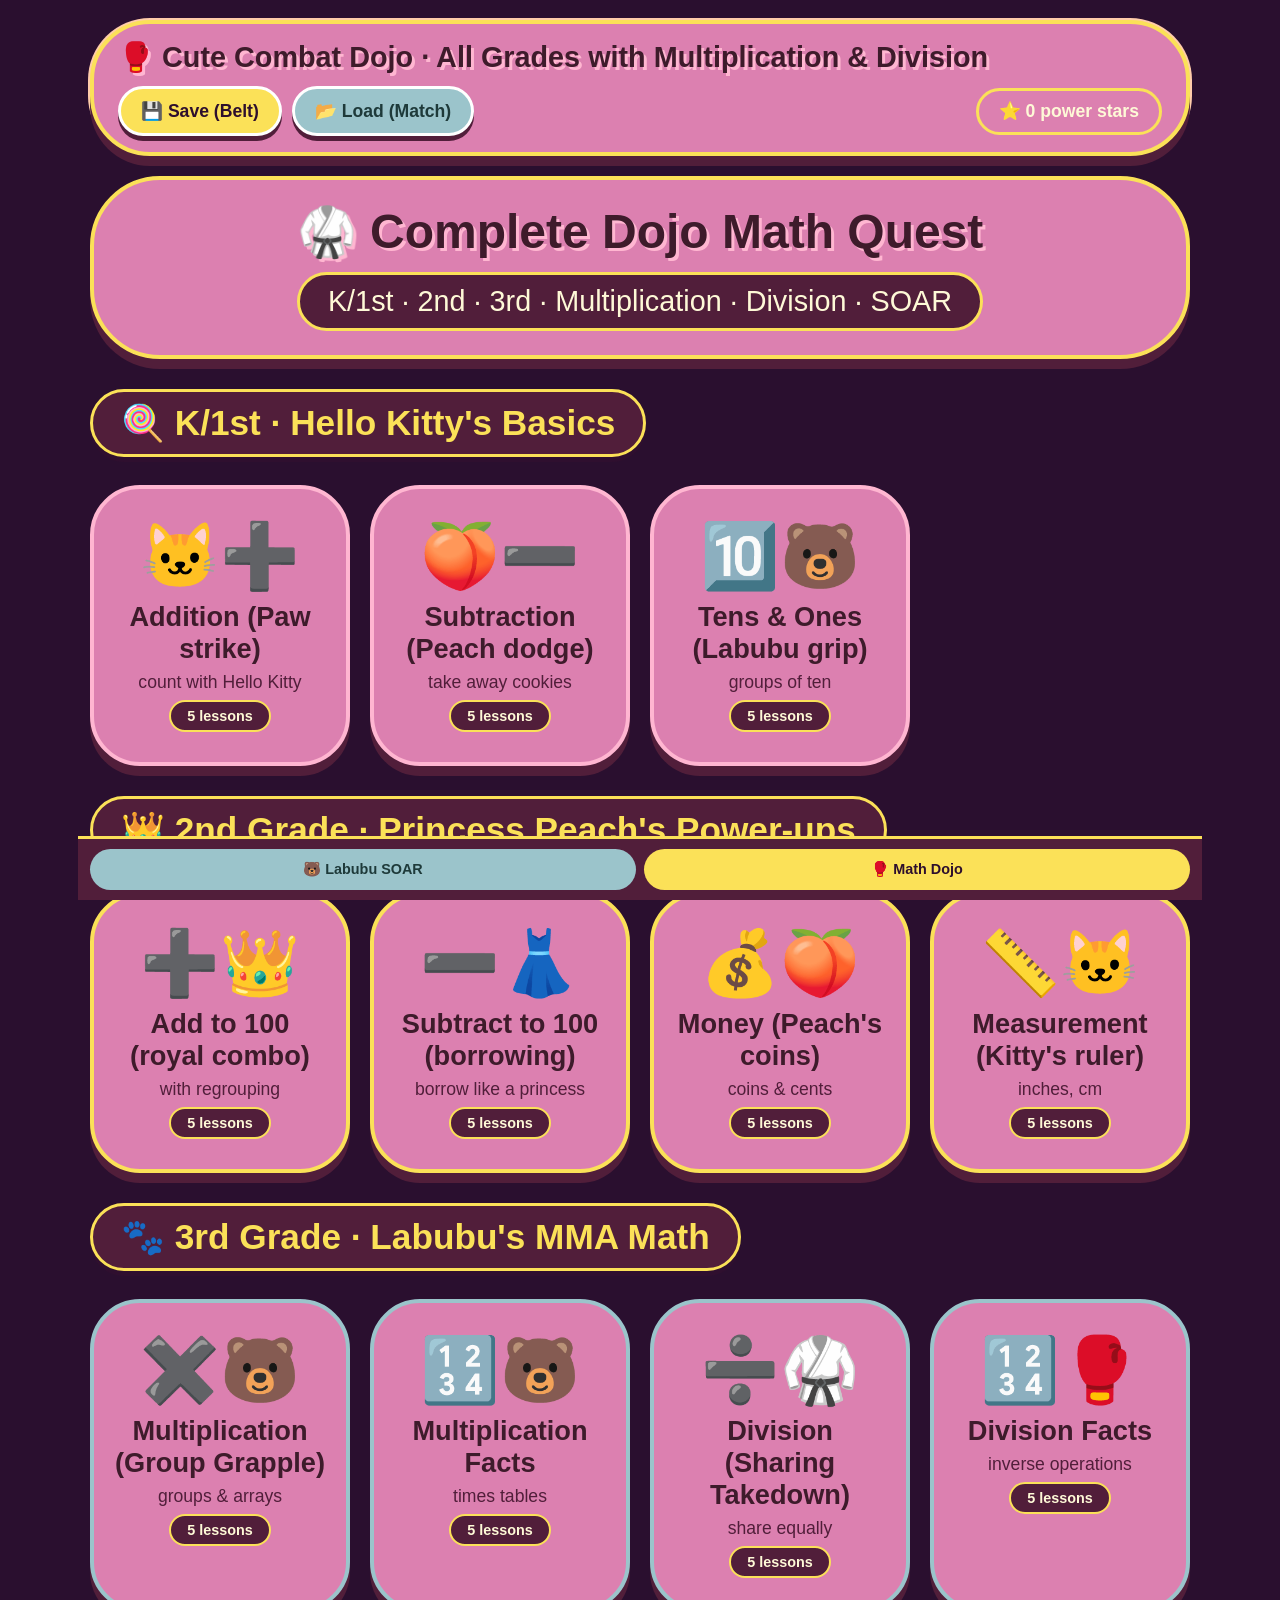
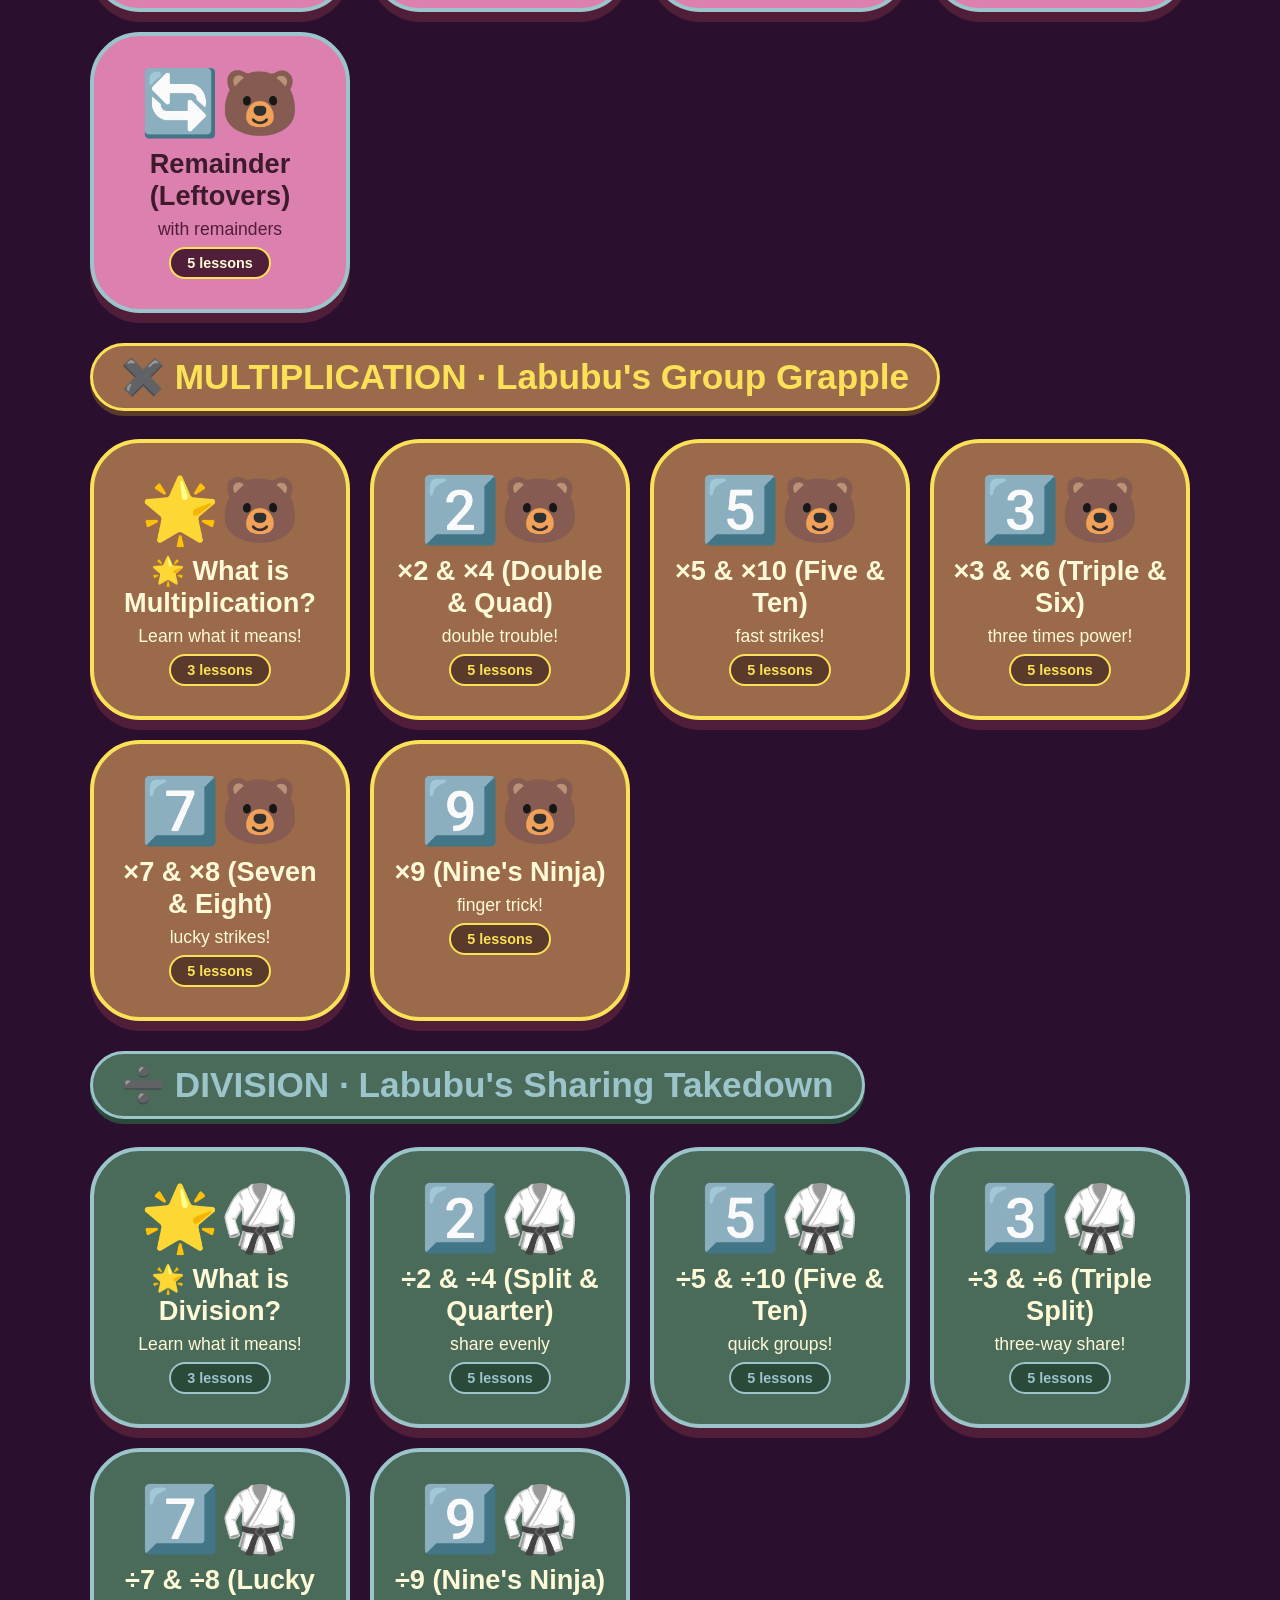
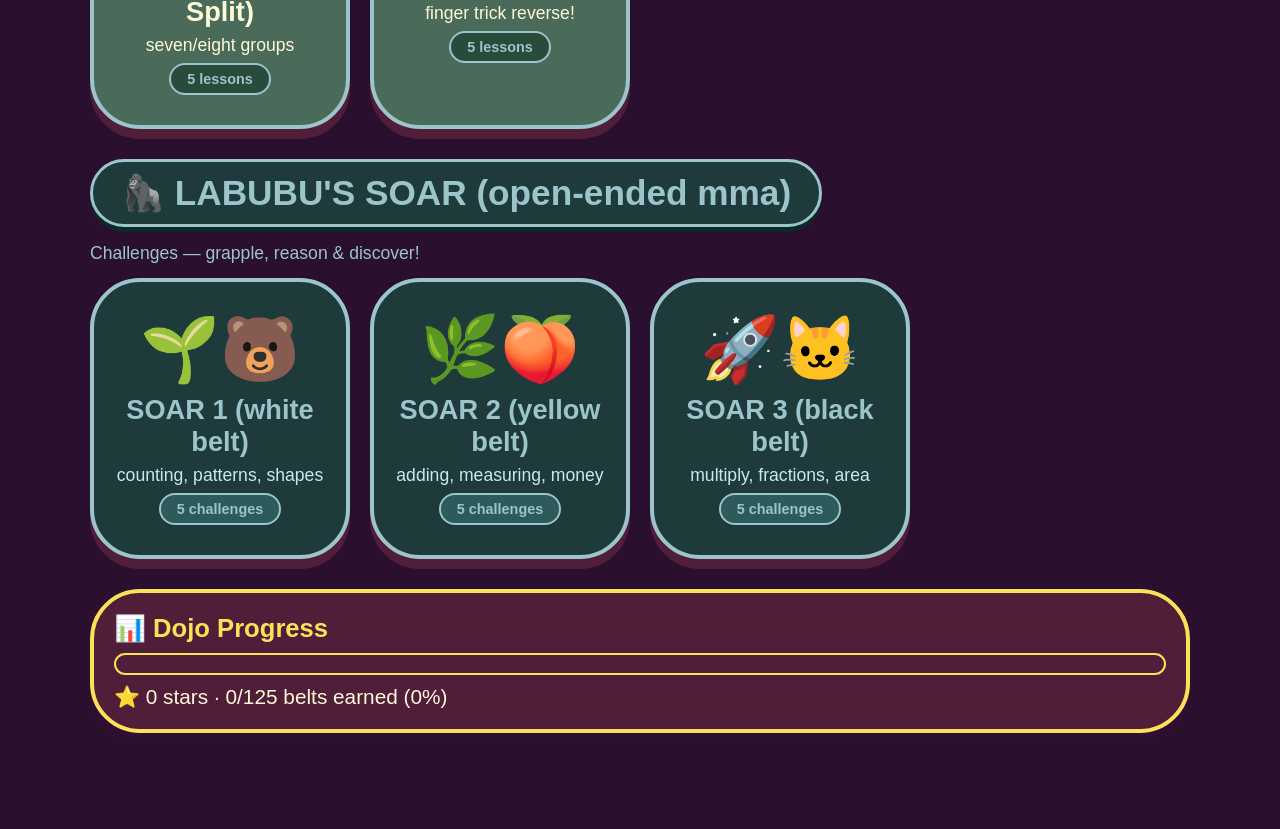
==== commit 9df81cb3: "Update index.html" ====
--- a/index.html
+++ b/index.html
@@ -60,27 +60,93 @@
       </div>
     </div>
 
-    <!-- Multiplication Section -->
+    <!-- Multiplication Section - WITH NEW INTRO BUTTON ADDED AT THE BEGINNING -->
     <div class="grade-section">
       <div class="multiply-grade-title">✖️ MULTIPLICATION · Labubu's Group Grapple</div>
       <div class="menu-grid">
-        <div class="menu-card multiply-card" data-category="multiply_main_1"><div class="mc-icon">2️⃣🐻</div><div class="mc-name">×2 & ×4 (Double & Quad)</div><div class="mc-desc">double trouble!</div><div class="mc-badge multiply-badge">5 lessons</div></div>
-        <div class="menu-card multiply-card" data-category="multiply_main_2"><div class="mc-icon">5️⃣🐻</div><div class="mc-name">×5 & ×10 (Five & Ten)</div><div class="mc-desc">fast strikes!</div><div class="mc-badge multiply-badge">5 lessons</div></div>
-        <div class="menu-card multiply-card" data-category="multiply_main_3"><div class="mc-icon">3️⃣🐻</div><div class="mc-name">×3 & ×6 (Triple & Six)</div><div class="mc-desc">three times power!</div><div class="mc-badge multiply-badge">5 lessons</div></div>
-        <div class="menu-card multiply-card" data-category="multiply_main_4"><div class="mc-icon">7️⃣🐻</div><div class="mc-name">×7 & ×8 (Seven & Eight)</div><div class="mc-desc">lucky strikes!</div><div class="mc-badge multiply-badge">5 lessons</div></div>
-        <div class="menu-card multiply-card" data-category="multiply_main_5"><div class="mc-icon">9️⃣🐻</div><div class="mc-name">×9 (Nine's Ninja)</div><div class="mc-desc">finger trick!</div><div class="mc-badge multiply-badge">5 lessons</div></div>
-      </div>
-    </div>
-
-    <!-- Division Section -->
+        <!-- NEW: What is Multiplication? Intro Lesson (ADDED) -->
+        <div class="menu-card multiply-card" data-category="multiply_intro">
+          <div class="mc-icon">🌟🐻</div>
+          <div class="mc-name">🌟 What is Multiplication?</div>
+          <div class="mc-desc">Learn what it means!</div>
+          <div class="mc-badge multiply-badge">3 lessons</div>
+        </div>
+        <!-- Existing buttons below (ALL REMAIN) -->
+        <div class="menu-card multiply-card" data-category="multiply_main_1">
+          <div class="mc-icon">2️⃣🐻</div>
+          <div class="mc-name">×2 & ×4 (Double & Quad)</div>
+          <div class="mc-desc">double trouble!</div>
+          <div class="mc-badge multiply-badge">5 lessons</div>
+        </div>
+        <div class="menu-card multiply-card" data-category="multiply_main_2">
+          <div class="mc-icon">5️⃣🐻</div>
+          <div class="mc-name">×5 & ×10 (Five & Ten)</div>
+          <div class="mc-desc">fast strikes!</div>
+          <div class="mc-badge multiply-badge">5 lessons</div>
+        </div>
+        <div class="menu-card multiply-card" data-category="multiply_main_3">
+          <div class="mc-icon">3️⃣🐻</div>
+          <div class="mc-name">×3 & ×6 (Triple & Six)</div>
+          <div class="mc-desc">three times power!</div>
+          <div class="mc-badge multiply-badge">5 lessons</div>
+        </div>
+        <div class="menu-card multiply-card" data-category="multiply_main_4">
+          <div class="mc-icon">7️⃣🐻</div>
+          <div class="mc-name">×7 & ×8 (Seven & Eight)</div>
+          <div class="mc-desc">lucky strikes!</div>
+          <div class="mc-badge multiply-badge">5 lessons</div>
+        </div>
+        <div class="menu-card multiply-card" data-category="multiply_main_5">
+          <div class="mc-icon">9️⃣🐻</div>
+          <div class="mc-name">×9 (Nine's Ninja)</div>
+          <div class="mc-desc">finger trick!</div>
+          <div class="mc-badge multiply-badge">5 lessons</div>
+        </div>
+      </div>
+    </div>
+
+    <!-- Division Section - WITH NEW INTRO BUTTON ADDED AT THE BEGINNING -->
     <div class="grade-section">
       <div class="divide-grade-title">➗ DIVISION · Labubu's Sharing Takedown</div>
       <div class="menu-grid">
-        <div class="menu-card divide-card" data-category="divide_main_1"><div class="mc-icon">2️⃣🥋</div><div class="mc-name">÷2 & ÷4 (Split & Quarter)</div><div class="mc-desc">share evenly</div><div class="mc-badge divide-badge">5 lessons</div></div>
-        <div class="menu-card divide-card" data-category="divide_main_2"><div class="mc-icon">5️⃣🥋</div><div class="mc-name">÷5 & ÷10 (Five & Ten)</div><div class="mc-desc">quick groups!</div><div class="mc-badge divide-badge">5 lessons</div></div>
-        <div class="menu-card divide-card" data-category="divide_main_3"><div class="mc-icon">3️⃣🥋</div><div class="mc-name">÷3 & ÷6 (Triple Split)</div><div class="mc-desc">three-way share!</div><div class="mc-badge divide-badge">5 lessons</div></div>
-        <div class="menu-card divide-card" data-category="divide_main_4"><div class="mc-icon">7️⃣🥋</div><div class="mc-name">÷7 & ÷8 (Lucky Split)</div><div class="mc-desc">seven/eight groups</div><div class="mc-badge divide-badge">5 lessons</div></div>
-        <div class="menu-card divide-card" data-category="divide_main_5"><div class="mc-icon">9️⃣🥋</div><div class="mc-name">÷9 (Nine's Ninja)</div><div class="mc-desc">finger trick reverse!</div><div class="mc-badge divide-badge">5 lessons</div></div>
+        <!-- NEW: What is Division? Intro Lesson (ADDED) -->
+        <div class="menu-card divide-card" data-category="divide_intro">
+          <div class="mc-icon">🌟🥋</div>
+          <div class="mc-name">🌟 What is Division?</div>
+          <div class="mc-desc">Learn what it means!</div>
+          <div class="mc-badge divide-badge">3 lessons</div>
+        </div>
+        <!-- Existing buttons below (ALL REMAIN) -->
+        <div class="menu-card divide-card" data-category="divide_main_1">
+          <div class="mc-icon">2️⃣🥋</div>
+          <div class="mc-name">÷2 & ÷4 (Split & Quarter)</div>
+          <div class="mc-desc">share evenly</div>
+          <div class="mc-badge divide-badge">5 lessons</div>
+        </div>
+        <div class="menu-card divide-card" data-category="divide_main_2">
+          <div class="mc-icon">5️⃣🥋</div>
+          <div class="mc-name">÷5 & ÷10 (Five & Ten)</div>
+          <div class="mc-desc">quick groups!</div>
+          <div class="mc-badge divide-badge">5 lessons</div>
+        </div>
+        <div class="menu-card divide-card" data-category="divide_main_3">
+          <div class="mc-icon">3️⃣🥋</div>
+          <div class="mc-name">÷3 & ÷6 (Triple Split)</div>
+          <div class="mc-desc">three-way share!</div>
+          <div class="mc-badge divide-badge">5 lessons</div>
+        </div>
+        <div class="menu-card divide-card" data-category="divide_main_4">
+          <div class="mc-icon">7️⃣🥋</div>
+          <div class="mc-name">÷7 & ÷8 (Lucky Split)</div>
+          <div class="mc-desc">seven/eight groups</div>
+          <div class="mc-badge divide-badge">5 lessons</div>
+        </div>
+        <div class="menu-card divide-card" data-category="divide_main_5">
+          <div class="mc-icon">9️⃣🥋</div>
+          <div class="mc-name">÷9 (Nine's Ninja)</div>
+          <div class="mc-desc">finger trick reverse!</div>
+          <div class="mc-badge divide-badge">5 lessons</div>
+        </div>
       </div>
     </div>
 
--- a/style.css
+++ b/style.css
@@ -0,0 +1,871 @@
+* {
+  box-sizing: border-box;
+  margin: 0;
+  padding: 0;
+  -webkit-tap-highlight-color: transparent;
+}
+
+body {
+  font-family: 'Comic Sans MS', 'Chalkboard SE', 'Segoe UI', cursive, sans-serif;
+  background: #2a0f2f;
+  min-height: 100vh;
+  padding: 12px;
+  color: #fef9d7;
+}
+
+.wrap {
+  max-width: 1000px;
+  margin: 0 auto;
+}
+
+/* TOP BAR — dojo entrance */
+.topbar {
+  background: #dc80b0;
+  border: 4px solid #fbe158;
+  border-radius: 60px;
+  padding: 16px 24px;
+  display: flex;
+  align-items: center;
+  justify-content: space-between;
+  flex-wrap: wrap;
+  gap: 12px;
+  margin-bottom: 20px;
+  box-shadow: 0 10px 0 #511e3a, 0 0 0 2px #ffccaa;
+}
+
+.topbar-title {
+  font-size: 1.8rem;
+  font-weight: 900;
+  color: #3e1b2b;
+  text-shadow: 3px 3px 0 #ffb6d1;
+}
+
+.topbar-btns {
+  display: flex;
+  gap: 10px;
+  flex-wrap: wrap;
+}
+
+.tb-btn {
+  padding: 10px 20px;
+  border: 3px solid white;
+  border-radius: 50px;
+  font-weight: 900;
+  font-size: 1.1rem;
+  cursor: pointer;
+  box-shadow: 0 5px 0 #511e3a;
+  transition: 0.1s;
+  min-height: 50px;
+}
+
+.tb-btn:active {
+  transform: translateY(5px);
+  box-shadow: 0 1px 0 #511e3a;
+}
+
+.tb-save {
+  background: #fbe158;
+  color: #2d0f2d;
+}
+
+.tb-load {
+  background: #9bc4cb;
+  color: #1e3a3a;
+}
+
+.tb-lbl {
+  background: #dc80b0;
+  color: #fef9d7;
+  padding: 10px 20px;
+  border-radius: 50px;
+  font-weight: 900;
+  font-size: 1.1rem;
+  border: 3px solid #fbe158;
+}
+
+/* QUICK NAV */
+.quick-nav {
+  display: flex;
+  gap: 8px;
+  background: #511e3a;
+  border-top: 3px solid #fbe158;
+  padding: 10px 12px;
+  position: sticky;
+  bottom: 0;
+  z-index: 50;
+  margin: 12px -12px 0;
+}
+
+.qn-btn {
+  flex: 1;
+  border: none;
+  border-radius: 30px;
+  padding: 12px 6px;
+  font-weight: 900;
+  font-size: 0.9rem;
+  cursor: pointer;
+  transition: 0.1s;
+}
+
+.qn-btn:active {
+  transform: translateY(3px);
+}
+
+.qn-home {
+  background: #FFB7C5;
+  color: #3e1b2b;
+}
+
+.qn-soar {
+  background: #9bc4cb;
+  color: #1e3a3a;
+}
+
+.qn-math {
+  background: #fbe158;
+  color: #2d0f2d;
+}
+
+.screen {
+  display: none;
+}
+
+.screen.active {
+  display: block;
+}
+
+/* HOME */
+.path-header {
+  background: #dc80b0;
+  border-radius: 70px;
+  padding: 24px 20px;
+  border: 4px solid #fbe158;
+  box-shadow: 0 10px 0 #511e3a;
+  text-align: center;
+  margin-bottom: 24px;
+}
+
+.path-header h1 {
+  font-size: 2.4rem;
+  font-weight: 900;
+  color: #3e1b2b;
+  text-shadow: 3px 3px 0 #ffb6d1;
+}
+
+.path-header p {
+  font-size: 1.4rem;
+  background: #511e3a;
+  display: inline-block;
+  padding: 10px 28px;
+  border-radius: 60px;
+  border: 3px solid #fbe158;
+  margin-top: 12px;
+  color: #fef9d7;
+}
+
+.grade-section {
+  margin: 30px 0;
+}
+
+.grade-title {
+  font-size: 1.8rem;
+  font-weight: 900;
+  background: #511e3a;
+  display: inline-block;
+  padding: 10px 28px;
+  border-radius: 50px;
+  border: 3px solid #fbe158;
+  box-shadow: 0 5px 0 #2f0f2f;
+  margin-bottom: 16px;
+  color: #fbe158;
+}
+
+.soar-grade-title {
+  font-size: 1.8rem;
+  font-weight: 900;
+  background: #1e3a3a;
+  display: inline-block;
+  padding: 10px 28px;
+  border-radius: 50px;
+  border: 3px solid #9bc4cb;
+  box-shadow: 0 5px 0 #0d2828;
+  margin-bottom: 16px;
+  color: #9bc4cb;
+}
+
+.multiply-grade-title {
+  font-size: 1.8rem;
+  font-weight: 900;
+  background: #9b6a4a;
+  display: inline-block;
+  padding: 10px 28px;
+  border-radius: 50px;
+  border: 3px solid #fbe158;
+  box-shadow: 0 5px 0 #5a3a2a;
+  margin-bottom: 16px;
+  color: #fbe158;
+}
+
+.divide-grade-title {
+  font-size: 1.8rem;
+  font-weight: 900;
+  background: #4a6a5a;
+  display: inline-block;
+  padding: 10px 28px;
+  border-radius: 50px;
+  border: 3px solid #9bc4cb;
+  box-shadow: 0 5px 0 #2a4a3a;
+  margin-bottom: 16px;
+  color: #9bc4cb;
+}
+
+.menu-grid {
+  display: grid;
+  grid-template-columns: repeat(auto-fit, minmax(200px, 1fr));
+  gap: 16px;
+  margin: 12px 0;
+}
+
+.menu-card {
+  background: #dc80b0;
+  border-radius: 40px;
+  padding: 24px 14px;
+  text-align: center;
+  cursor: pointer;
+  border: 4px solid transparent;
+  box-shadow: 0 10px 0 #511e3a;
+  transition: 0.1s;
+  min-height: 190px;
+  display: flex;
+  flex-direction: column;
+  align-items: center;
+  gap: 7px;
+}
+
+.menu-card:active {
+  transform: translateY(7px);
+  box-shadow: 0 3px 0 #511e3a;
+}
+
+.menu-card.grade1 {
+  border-color: #ffb6d1;
+}
+
+.menu-card.grade2 {
+  border-color: #fbe158;
+}
+
+.menu-card.grade3 {
+  border-color: #9bc4cb;
+}
+
+.menu-card.multiply-card {
+  border-color: #fbe158;
+  background: #9b6a4a;
+}
+
+.menu-card.divide-card {
+  border-color: #9bc4cb;
+  background: #4a6a5a;
+}
+
+.menu-card.soar-card {
+  border-color: #9bc4cb;
+  background: #1e3a3a;
+}
+
+.mc-icon {
+  font-size: 3.2rem;
+}
+
+.mc-name {
+  font-weight: 900;
+  font-size: 1.4rem;
+  color: #3e1b2b;
+}
+
+.multiply-card .mc-name,
+.divide-card .mc-name {
+  color: #fef9d7;
+}
+
+.soar-card .mc-name {
+  color: #9bc4cb;
+}
+
+.mc-desc {
+  font-size: 1rem;
+  color: #511e3a;
+}
+
+.multiply-card .mc-desc,
+.divide-card .mc-desc {
+  color: #fef9d7;
+}
+
+.soar-card .mc-desc {
+  color: #c6e9ef;
+}
+
+.mc-badge {
+  background: #511e3a;
+  color: #fef9d7;
+  border-radius: 40px;
+  padding: 6px 16px;
+  font-weight: 900;
+  border: 2px solid #fbe158;
+  font-size: 0.9rem;
+}
+
+.soar-badge {
+  background: #2d5a5a;
+  border-color: #9bc4cb;
+  color: #9bc4cb;
+}
+
+.multiply-badge {
+  background: #5a3a2a;
+  border-color: #fbe158;
+  color: #fbe158;
+}
+
+.divide-badge {
+  background: #2a4a3a;
+  border-color: #9bc4cb;
+  color: #9bc4cb;
+}
+
+.progress-chart {
+  background: #511e3a;
+  border-radius: 50px;
+  padding: 20px;
+  border: 4px solid #fbe158;
+  box-shadow: 0 8px 0 #2f0f2f;
+  margin-top: 20px;
+}
+
+/* LEVELS */
+.levels-wrap {
+  background: #dc80b0;
+  border-radius: 60px;
+  padding: 24px;
+  border: 4px solid #fbe158;
+  box-shadow: 0 10px 0 #511e3a;
+}
+
+.levels-title {
+  font-size: 2rem;
+  font-weight: 900;
+  color: #3e1b2b;
+  text-align: center;
+  margin-bottom: 20px;
+  text-shadow: 2px 2px 0 #ffb6d1;
+}
+
+.levels-grid {
+  display: grid;
+  grid-template-columns: repeat(auto-fit, minmax(130px, 1fr));
+  gap: 12px;
+}
+
+.lv-btn {
+  background: #511e3a;
+  border: 3px solid #fbe158;
+  border-radius: 40px;
+  padding: 16px 8px;
+  font-weight: 900;
+  color: #fef9d7;
+  font-size: 1.1rem;
+  box-shadow: 0 7px 0 #2f0f2f;
+  cursor: pointer;
+  transition: 0.1s;
+  text-align: center;
+}
+
+.lv-btn:active {
+  transform: translateY(6px);
+  box-shadow: 0 2px 0 #2f0f2f;
+}
+
+.lv-btn.done {
+  background: #1e3a3a;
+  border-color: #9bc4cb;
+  color: #9bc4cb;
+}
+
+.lv-btn.multiply-lv {
+  background: #9b6a4a;
+  border-color: #fbe158;
+}
+
+.lv-btn.divide-lv {
+  background: #4a6a5a;
+  border-color: #9bc4cb;
+}
+
+.lv-icon {
+  font-size: 2.2rem;
+  display: block;
+  margin-bottom: 6px;
+}
+
+/* QUIZ */
+.quiz-head {
+  background: #511e3a;
+  border-radius: 50px;
+  padding: 18px 22px;
+  border: 4px solid #fbe158;
+  box-shadow: 0 7px 0 #2f0f2f;
+  margin-bottom: 18px;
+}
+
+.quiz-meta {
+  display: flex;
+  justify-content: space-between;
+  font-size: 1.2rem;
+  font-weight: 900;
+  color: #fbe158;
+}
+
+.quiz-score-row {
+  display: flex;
+  gap: 12px;
+  margin: 12px 0;
+}
+
+.qs-item {
+  background: #dc80b0;
+  border-radius: 35px;
+  padding: 10px;
+  flex: 1;
+  text-align: center;
+  border: 2px solid #fbe158;
+  color: #3e1b2b;
+}
+
+.qs-val {
+  font-size: 1.8rem;
+  font-weight: 900;
+  color: #3e1b2b;
+}
+
+.prog-bar {
+  background: #2f0f2f;
+  height: 14px;
+  border-radius: 30px;
+  border: 2px solid #fbe158;
+}
+
+.prog-fill {
+  height: 100%;
+  border-radius: 30px;
+  background: linear-gradient(90deg, #fbe158, #ffb6d1);
+  transition: width 0.3s;
+}
+
+.lesson-card {
+  background: #dc80b0;
+  border-radius: 50px;
+  padding: 24px;
+  border: 4px solid #fbe158;
+  box-shadow: 0 8px 0 #511e3a;
+  margin-bottom: 18px;
+}
+
+.lesson-badge {
+  background: #ffb6d1;
+  color: #3e1b2b;
+  border-radius: 40px;
+  padding: 8px 22px;
+  font-weight: 900;
+  font-size: 1.2rem;
+  display: inline-block;
+  border: 3px solid #fef9d7;
+  margin-bottom: 16px;
+}
+
+.lesson-visual {
+  background: #511e3a;
+  border-radius: 40px;
+  padding: 24px;
+  font-size: 1.6rem;
+  text-align: center;
+  border: 4px dashed #fbe158;
+  margin: 12px 0;
+  line-height: 1.6;
+  white-space: pre-wrap;
+  color: #fef9d7;
+}
+
+.lesson-explanation {
+  background: #511e3a;
+  border-radius: 40px;
+  padding: 20px;
+  font-size: 1.2rem;
+  border: 2px solid #fbe158;
+  line-height: 1.7;
+  color: #fef9d7;
+}
+
+.hint-box {
+  background: #2f1f2f;
+  border-radius: 30px;
+  padding: 20px;
+  font-size: 1.1rem;
+  margin: 14px 0;
+  border: 3px solid #fbe158;
+  color: #fef9d7;
+  display: none;
+  line-height: 1.7;
+}
+
+.hint-box.show {
+  display: block;
+}
+
+.hint-bubble {
+  background: #511e3a;
+  border-radius: 16px;
+  padding: 12px 16px;
+  margin: 8px 0;
+  color: #fbe158;
+  line-height: 1.7;
+}
+
+.hint-col {
+  background: #2f0f2f;
+  border-radius: 14px;
+  padding: 12px 20px;
+  display: inline-block;
+  min-width: 110px;
+  text-align: right;
+  font-family: 'Courier New', monospace;
+  font-size: 1.4rem;
+  margin: 6px auto;
+  border: 2px solid #fbe158;
+}
+
+.hint-chips {
+  display: flex;
+  flex-wrap: wrap;
+  gap: 6px;
+  align-items: center;
+  margin: 8px 0;
+}
+
+.hint-chip {
+  display: inline-flex;
+  align-items: center;
+  justify-content: center;
+  min-width: 38px;
+  height: 38px;
+  border-radius: 9px;
+  font-size: 1.2rem;
+  font-weight: bold;
+  padding: 0 6px;
+  background: #fbe158 !important;
+  color: #3e1b2b !important;
+}
+
+.q-card {
+  background: #dc80b0;
+  border-radius: 50px;
+  padding: 24px;
+  border: 4px solid #ffb6d1;
+  box-shadow: 0 8px 0 #511e3a;
+}
+
+.question-text {
+  font-size: 1.9rem;
+  font-weight: 900;
+  text-align: center;
+  margin-bottom: 20px;
+  color: #3e1b2b;
+}
+
+.multiply-q-card {
+  background: #9b6a4a;
+  border-radius: 50px;
+  padding: 24px;
+  border: 4px solid #fbe158;
+  box-shadow: 0 8px 0 #5a3a2a;
+}
+
+.divide-q-card {
+  background: #4a6a5a;
+  border-radius: 50px;
+  padding: 24px;
+  border: 4px solid #9bc4cb;
+  box-shadow: 0 8px 0 #2a4a3a;
+}
+
+.soar-q-card {
+  background: #1e3a3a;
+  border-radius: 50px;
+  padding: 24px;
+  border: 4px solid #9bc4cb;
+  box-shadow: 0 8px 0 #0d2828;
+}
+
+.soar-question {
+  font-size: 1.6rem;
+  font-weight: 900;
+  color: #9bc4cb;
+  margin-bottom: 16px;
+}
+
+.soar-story {
+  font-size: 1.2rem;
+  color: #fef9d7;
+  line-height: 1.7;
+  margin-bottom: 14px;
+}
+
+.soar-answer-input {
+  width: 100%;
+  padding: 14px;
+  font-size: 1.6rem;
+  font-family: inherit;
+  background: #511e3a;
+  border: 3px solid #fbe158;
+  border-radius: 40px;
+  color: #fef9d7;
+  text-align: center;
+  outline: none;
+  margin: 10px 0;
+}
+
+.options-grid {
+  display: grid;
+  grid-template-columns: repeat(2, 1fr);
+  gap: 12px;
+  margin: 18px 0;
+}
+
+.opt-btn {
+  background: #511e3a;
+  border: 4px solid #fbe158;
+  border-radius: 50px;
+  padding: 22px 10px;
+  font-size: 1.8rem;
+  font-weight: 900;
+  color: #fef9d7;
+  cursor: pointer;
+  box-shadow: 0 7px 0 #2f0f2f;
+  transition: 0.1s;
+  min-height: 90px;
+}
+
+.opt-btn:active:not(:disabled) {
+  transform: translateY(7px);
+  box-shadow: 0 2px 0 #2f0f2f;
+}
+
+.opt-btn.correct {
+  background: #2d5a5a;
+  border-color: #9bc4cb;
+}
+
+.opt-btn.wrong {
+  background: #b04f6f;
+  border-color: #ffb3b3;
+}
+
+.opt-btn:disabled {
+  opacity: 0.8;
+}
+
+.feedback {
+  border-radius: 50px;
+  padding: 18px 22px;
+  font-weight: 900;
+  font-size: 1.3rem;
+  margin: 12px 0;
+  display: none;
+}
+
+.feedback.show {
+  display: block;
+}
+
+.feedback.ok {
+  background: #2d5a5a;
+  border: 4px solid #9bc4cb;
+  color: #e6ffe6;
+}
+
+.feedback.bad {
+  background: #b04f6f;
+  border: 4px solid #ffb3b3;
+  color: #ffe6e6;
+}
+
+.btn-row {
+  display: flex;
+  gap: 10px;
+  flex-wrap: wrap;
+  margin-top: 18px;
+}
+
+.btn {
+  padding: 16px 24px;
+  border: none;
+  border-radius: 50px;
+  font-weight: 900;
+  font-size: 1.2rem;
+  cursor: pointer;
+  border: 4px solid white;
+  box-shadow: 0 5px 0 #511e3a;
+  transition: 0.1s;
+  flex: 1;
+  min-height: 60px;
+}
+
+.btn:active {
+  transform: translateY(5px);
+  box-shadow: 0 2px 0 #511e3a;
+}
+
+.btn-check {
+  background: #fbe158;
+  color: #3e1b2b;
+}
+
+.btn-next {
+  background: #9bc4cb;
+  color: #1e3a3a;
+  display: none;
+}
+
+.btn-hint {
+  background: #ffb6d1;
+  color: #3e1b2b;
+}
+
+.btn-back {
+  background: #511e3a;
+  color: #fef9d7;
+  border-color: #fbe158;
+}
+
+.result-card {
+  background: #dc80b0;
+  border-radius: 70px;
+  padding: 36px 22px;
+  text-align: center;
+  border: 6px solid #fbe158;
+  box-shadow: 0 12px 0 #511e3a;
+}
+
+.result-emoji {
+  font-size: 5rem;
+}
+
+.result-title {
+  font-size: 3rem;
+  font-weight: 900;
+  color: #3e1b2b;
+  text-shadow: 3px 3px 0 #ffb6d1;
+}
+
+.result-stars {
+  font-size: 3.5rem;
+  margin: 14px;
+}
+
+.mistake-item {
+  background: #511e3a;
+  border-radius: 35px;
+  padding: 14px;
+  margin: 10px 0;
+  border: 3px solid #fbe158;
+  text-align: left;
+  font-size: 1.1rem;
+  color: #fef9d7;
+}
+
+/* Responsive Design */
+@media (max-width: 380px) {
+  body { padding: 6px; }
+  .topbar { padding: 10px 14px; border-radius: 40px; }
+  .topbar-title { font-size: 1.2rem; }
+  .tb-btn { padding: 8px 14px; font-size: 0.9rem; min-height: 40px; }
+  .tb-lbl { padding: 8px 14px; font-size: 0.9rem; }
+  .path-header h1 { font-size: 1.8rem; }
+  .path-header p { font-size: 1.1rem; }
+  .grade-title, .soar-grade-title, .multiply-grade-title, .divide-grade-title { font-size: 1.3rem; padding: 8px 18px; }
+  .menu-grid { grid-template-columns: 1fr; gap: 12px; }
+  .menu-card { min-height: 150px; padding: 18px 12px; border-radius: 30px; }
+  .mc-icon { font-size: 2.4rem; }
+  .mc-name { font-size: 1.2rem; }
+  .mc-desc { font-size: 0.85rem; }
+  .options-grid { grid-template-columns: 1fr; gap: 10px; }
+  .opt-btn { font-size: 1.5rem; padding: 18px 8px; min-height: 70px; }
+  .question-text { font-size: 1.4rem; }
+  .btn { font-size: 0.95rem; padding: 12px 10px; min-height: 52px; }
+  .lesson-visual { font-size: 1.2rem; padding: 16px; }
+  .lesson-explanation { font-size: 1rem; }
+  .hint-col { font-size: 1.1rem; padding: 8px 14px; }
+  .lv-btn { font-size: 0.9rem; padding: 12px 6px; }
+  .lv-icon { font-size: 1.8rem; }
+  .qn-btn { font-size: 0.75rem; padding: 10px 4px; }
+  .soar-answer-input { font-size: 1.3rem; }
+  .result-emoji { font-size: 4rem; }
+  .result-title { font-size: 2.2rem; }
+  .result-stars { font-size: 2.8rem; }
+}
+
+@media (max-width: 600px) {
+  .options-grid { grid-template-columns: 1fr; }
+  .menu-grid { grid-template-columns: 1fr 1fr; gap: 12px; }
+  .btn { font-size: 1rem; padding: 14px; }
+  .question-text { font-size: 1.6rem; }
+  .topbar-title { font-size: 1.4rem; }
+  .levels-grid { grid-template-columns: repeat(3, 1fr); }
+}
+
+@media (min-width: 600px) and (max-width: 1023px) {
+  .wrap { max-width: 780px; }
+  .path-header h1 { font-size: 2.6rem; }
+  .path-header p { font-size: 1.6rem; }
+  .grade-title, .soar-grade-title, .multiply-grade-title, .divide-grade-title { font-size: 2rem; }
+  .menu-grid { grid-template-columns: repeat(3, 1fr); gap: 16px; }
+  .menu-card { min-height: 200px; padding: 26px 14px; }
+  .mc-icon { font-size: 3.5rem; }
+  .mc-name { font-size: 1.5rem; }
+  .levels-grid { grid-template-columns: repeat(5, 1fr); gap: 14px; }
+  .lv-btn { font-size: 1.2rem; padding: 18px 10px; }
+  .lv-icon { font-size: 2.4rem; }
+  .options-grid { grid-template-columns: repeat(2, 1fr); gap: 14px; }
+  .opt-btn { font-size: 2rem; padding: 24px 12px; min-height: 100px; }
+  .question-text { font-size: 2rem; }
+  .btn { font-size: 1.3rem; padding: 18px; min-height: 68px; }
+  .lesson-visual { font-size: 1.8rem; padding: 28px; }
+  .lesson-explanation { font-size: 1.3rem; }
+  .quiz-head { padding: 20px 26px; }
+  .qs-val { font-size: 2rem; }
+  .soar-answer-input { font-size: 1.8rem; padding: 16px; }
+  .qn-btn { font-size: 1rem; padding: 14px 8px; }
+  .topbar-title { font-size: 2rem; }
+  .tb-btn { font-size: 1.2rem; padding: 12px 24px; min-height: 56px; }
+}
+
+@media (min-width: 1024px) {
+  body { padding: 20px 40px; }
+  .wrap { max-width: 1100px; }
+  .path-header h1 { font-size: 3rem; }
+  .path-header p { font-size: 1.8rem; }
+  .grade-title, .soar-grade-title, .multiply-grade-title, .divide-grade-title { font-size: 2.2rem; }
+  .menu-grid { grid-template-columns: repeat(4, 1fr); gap: 20px; }
+  .menu-card { min-height: 220px; padding: 30px 16px; border-radius: 50px; }
+  .mc-icon { font-size: 4rem; }
+  .mc-name { font-size: 1.7rem; }
+  .mc-desc { font-size: 1.1rem; }
+  .levels-grid { grid-template-columns: repeat(5, 1fr); gap: 16px; }
+  .lv-btn { font-size: 1.3rem; padding: 20px 10px; border-radius: 50px; }
+  .lv-icon { font-size: 2.6rem; }
+  .options-grid { grid-template-columns: repeat(2, 1fr); gap: 16px; }
+  .opt-btn { font-size: 2.2rem; padding: 28px 14px; min-height: 110px; border-radius: 60px; }
+  .question-text { font-size: 2.4rem; }
+  .btn { font-size: 1.4rem; padding: 20px; min-height: 72px; border-radius: 60px; }
+}
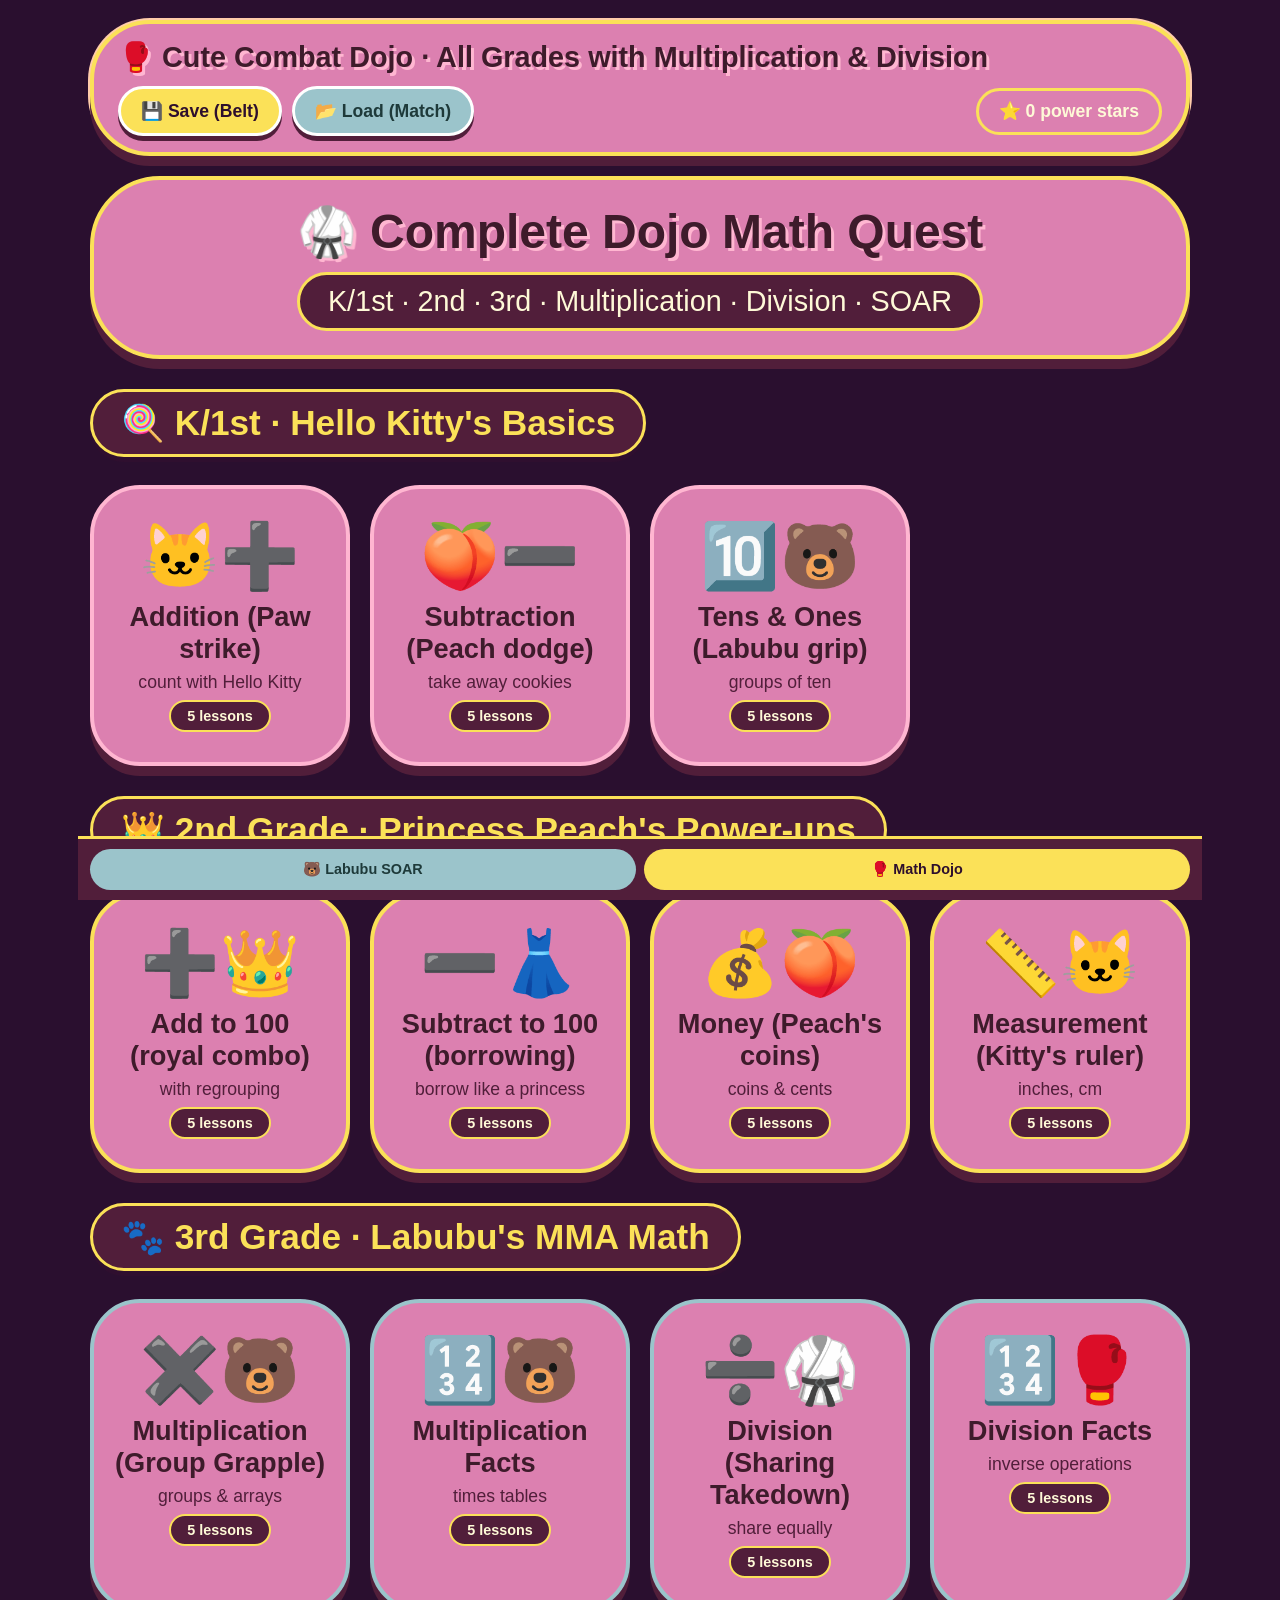
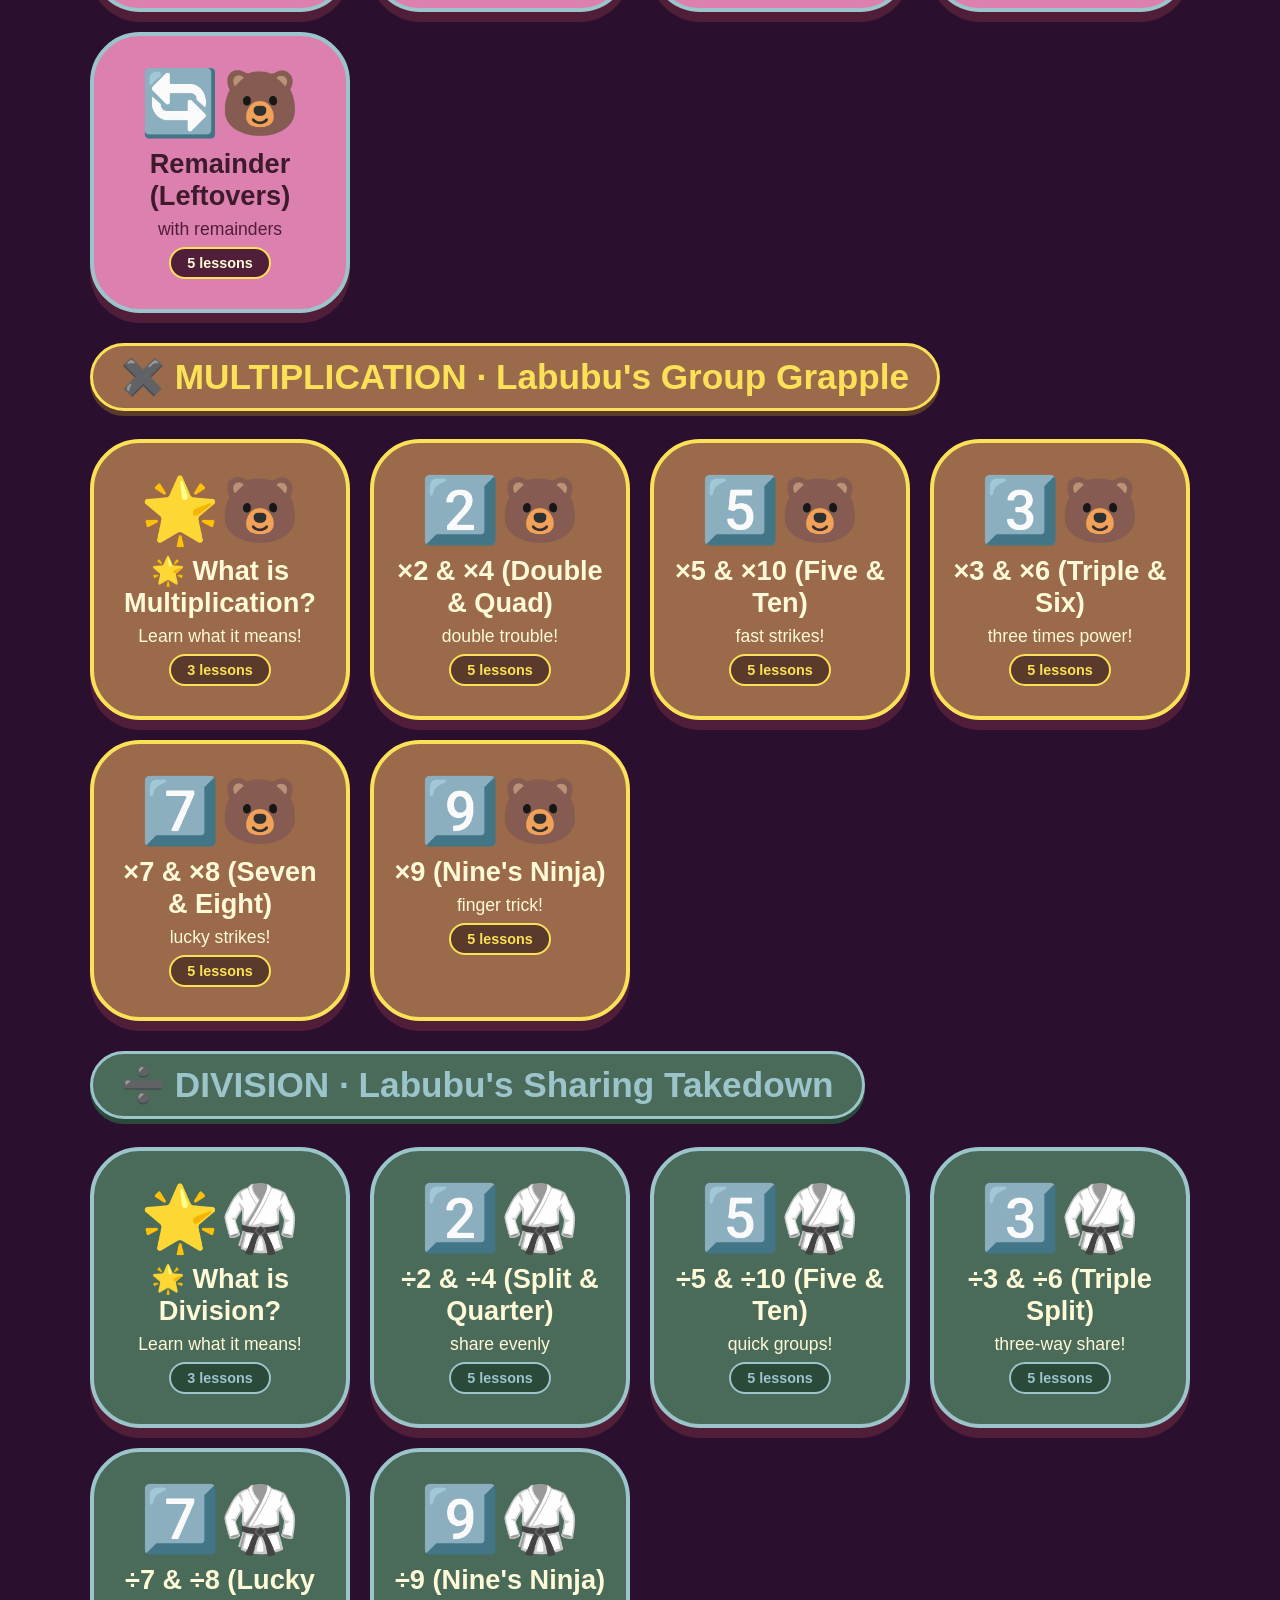
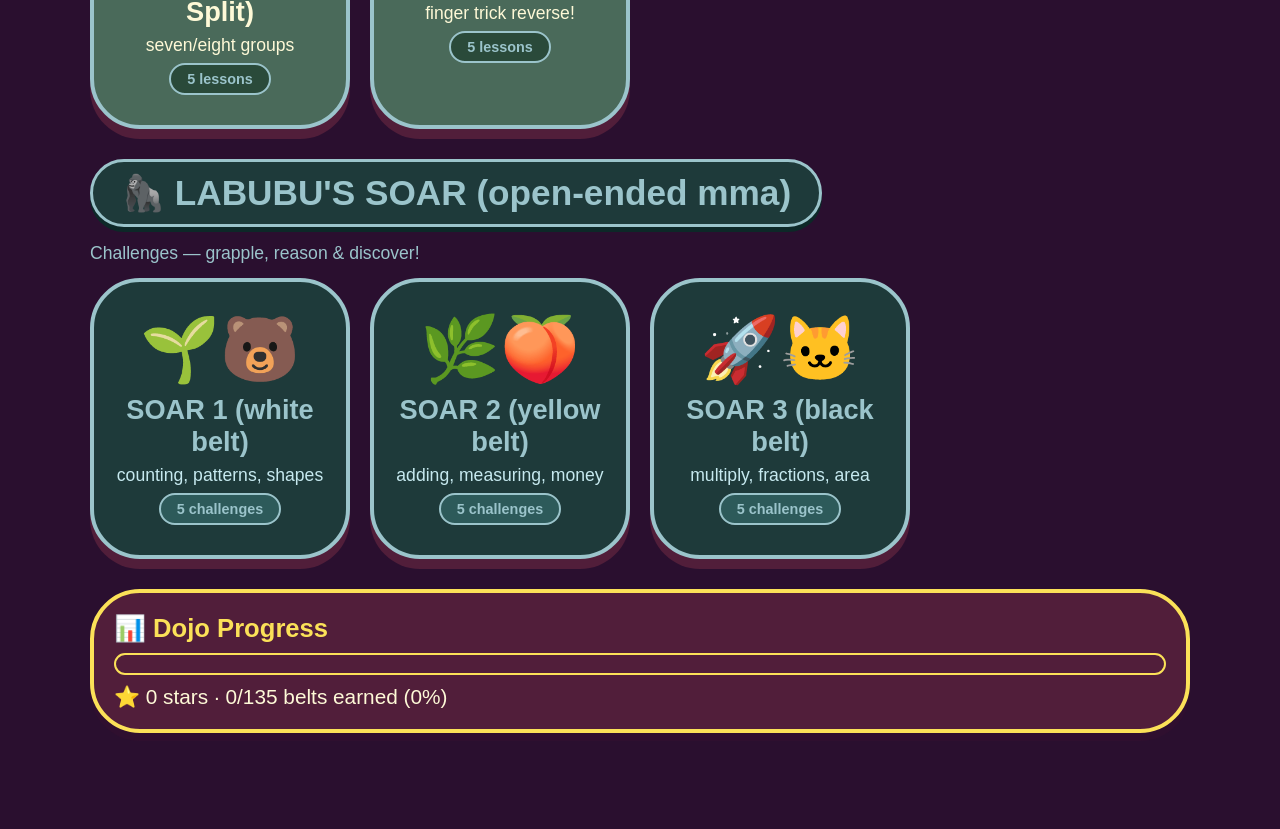
==== commit 7fa17aa4: "Update index.html" ====
--- a/index.html
+++ b/index.html
@@ -60,18 +60,16 @@
       </div>
     </div>
 
-    <!-- Multiplication Section - WITH NEW INTRO BUTTON ADDED AT THE BEGINNING -->
+    <!-- Multiplication Section -->
     <div class="grade-section">
       <div class="multiply-grade-title">✖️ MULTIPLICATION · Labubu's Group Grapple</div>
       <div class="menu-grid">
-        <!-- NEW: What is Multiplication? Intro Lesson (ADDED) -->
         <div class="menu-card multiply-card" data-category="multiply_intro">
           <div class="mc-icon">🌟🐻</div>
           <div class="mc-name">🌟 What is Multiplication?</div>
           <div class="mc-desc">Learn what it means!</div>
           <div class="mc-badge multiply-badge">3 lessons</div>
         </div>
-        <!-- Existing buttons below (ALL REMAIN) -->
         <div class="menu-card multiply-card" data-category="multiply_main_1">
           <div class="mc-icon">2️⃣🐻</div>
           <div class="mc-name">×2 & ×4 (Double & Quad)</div>
@@ -105,18 +103,16 @@
       </div>
     </div>
 
-    <!-- Division Section - WITH NEW INTRO BUTTON ADDED AT THE BEGINNING -->
+    <!-- Division Section -->
     <div class="grade-section">
       <div class="divide-grade-title">➗ DIVISION · Labubu's Sharing Takedown</div>
       <div class="menu-grid">
-        <!-- NEW: What is Division? Intro Lesson (ADDED) -->
         <div class="menu-card divide-card" data-category="divide_intro">
           <div class="mc-icon">🌟🥋</div>
           <div class="mc-name">🌟 What is Division?</div>
           <div class="mc-desc">Learn what it means!</div>
           <div class="mc-badge divide-badge">3 lessons</div>
         </div>
-        <!-- Existing buttons below (ALL REMAIN) -->
         <div class="menu-card divide-card" data-category="divide_main_1">
           <div class="mc-icon">2️⃣🥋</div>
           <div class="mc-name">÷2 & ÷4 (Split & Quarter)</div>
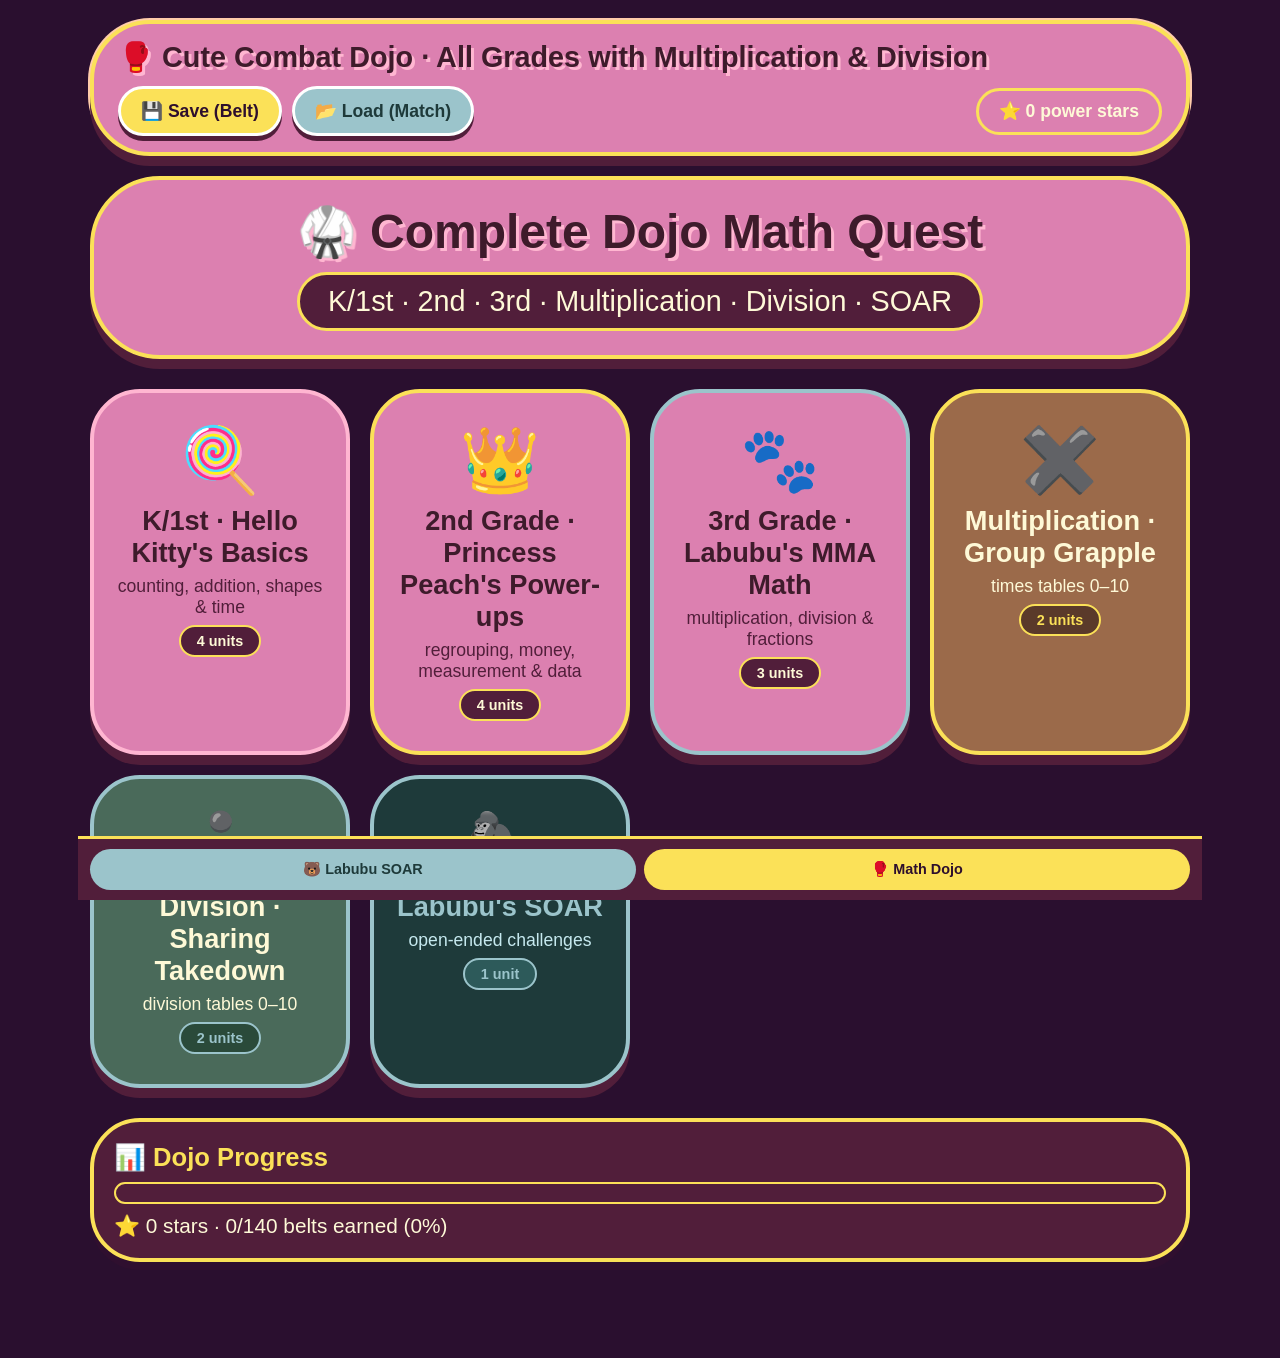
==== commit 37134104: "update with phase 1 - 2" ====
--- a/index.html
+++ b/index.html
@@ -27,133 +27,44 @@
       <p>K/1st · 2nd · 3rd · Multiplication · Division · SOAR</p>
     </div>
 
-    <!-- K/1st Grade - Hello Kitty's Basics -->
     <div class="grade-section">
-      <div class="grade-title">🍭 K/1st · Hello Kitty's Basics</div>
       <div class="menu-grid">
-        <div class="menu-card grade1" data-category="add1"><div class="mc-icon">🐱➕</div><div class="mc-name">Addition (Paw strike)</div><div class="mc-desc">count with Hello Kitty</div><div class="mc-badge">5 lessons</div></div>
-        <div class="menu-card grade1" data-category="sub1"><div class="mc-icon">🍑➖</div><div class="mc-name">Subtraction (Peach dodge)</div><div class="mc-desc">take away cookies</div><div class="mc-badge">5 lessons</div></div>
-        <div class="menu-card grade1" data-category="place1"><div class="mc-icon">🔟🐻</div><div class="mc-name">Tens & Ones (Labubu grip)</div><div class="mc-desc">groups of ten</div><div class="mc-badge">5 lessons</div></div>
-      </div>
-    </div>
-
-    <!-- 2nd Grade - Princess Peach's Power-ups -->
-    <div class="grade-section">
-      <div class="grade-title">👑 2nd Grade · Princess Peach's Power-ups</div>
-      <div class="menu-grid">
-        <div class="menu-card grade2" data-category="add2"><div class="mc-icon">➕👑</div><div class="mc-name">Add to 100 (royal combo)</div><div class="mc-desc">with regrouping</div><div class="mc-badge">5 lessons</div></div>
-        <div class="menu-card grade2" data-category="sub2"><div class="mc-icon">➖👗</div><div class="mc-name">Subtract to 100 (borrowing)</div><div class="mc-desc">borrow like a princess</div><div class="mc-badge">5 lessons</div></div>
-        <div class="menu-card grade2" data-category="money"><div class="mc-icon">💰🍑</div><div class="mc-name">Money (Peach's coins)</div><div class="mc-desc">coins & cents</div><div class="mc-badge">5 lessons</div></div>
-        <div class="menu-card grade2" data-category="measure"><div class="mc-icon">📏🐱</div><div class="mc-name">Measurement (Kitty's ruler)</div><div class="mc-desc">inches, cm</div><div class="mc-badge">5 lessons</div></div>
-      </div>
-    </div>
-
-    <!-- 3rd Grade - Labubu's MMA Math -->
-    <div class="grade-section">
-      <div class="grade-title">🐾 3rd Grade · Labubu's MMA Math</div>
-      <div class="menu-grid">
-        <div class="menu-card grade3" data-category="multiply"><div class="mc-icon">✖️🐻</div><div class="mc-name">Multiplication (Group Grapple)</div><div class="mc-desc">groups & arrays</div><div class="mc-badge">5 lessons</div></div>
-        <div class="menu-card grade3" data-category="multiply_facts"><div class="mc-icon">🔢🐻</div><div class="mc-name">Multiplication Facts</div><div class="mc-desc">times tables</div><div class="mc-badge">5 lessons</div></div>
-        <div class="menu-card grade3" data-category="divide"><div class="mc-icon">➗🥋</div><div class="mc-name">Division (Sharing Takedown)</div><div class="mc-desc">share equally</div><div class="mc-badge">5 lessons</div></div>
-        <div class="menu-card grade3" data-category="division_facts"><div class="mc-icon">🔢🥊</div><div class="mc-name">Division Facts</div><div class="mc-desc">inverse operations</div><div class="mc-badge">5 lessons</div></div>
-        <div class="menu-card grade3" data-category="remainder"><div class="mc-icon">🔄🐻</div><div class="mc-name">Remainder (Leftovers)</div><div class="mc-desc">with remainders</div><div class="mc-badge">5 lessons</div></div>
-      </div>
-    </div>
-
-    <!-- Multiplication Section -->
-    <div class="grade-section">
-      <div class="multiply-grade-title">✖️ MULTIPLICATION · Labubu's Group Grapple</div>
-      <div class="menu-grid">
-        <div class="menu-card multiply-card" data-category="multiply_intro">
-          <div class="mc-icon">🌟🐻</div>
-          <div class="mc-name">🌟 What is Multiplication?</div>
-          <div class="mc-desc">Learn what it means!</div>
-          <div class="mc-badge multiply-badge">3 lessons</div>
+        <div class="menu-card grade1" data-track="grade1">
+          <div class="mc-icon">🍭</div>
+          <div class="mc-name">K/1st · Hello Kitty's Basics</div>
+          <div class="mc-desc">counting, addition, shapes & time</div>
+          <div class="mc-badge">4 units</div>
         </div>
-        <div class="menu-card multiply-card" data-category="multiply_main_1">
-          <div class="mc-icon">2️⃣🐻</div>
-          <div class="mc-name">×2 & ×4 (Double & Quad)</div>
-          <div class="mc-desc">double trouble!</div>
-          <div class="mc-badge multiply-badge">5 lessons</div>
+        <div class="menu-card grade2" data-track="grade2">
+          <div class="mc-icon">👑</div>
+          <div class="mc-name">2nd Grade · Princess Peach's Power-ups</div>
+          <div class="mc-desc">regrouping, money, measurement & data</div>
+          <div class="mc-badge">4 units</div>
         </div>
-        <div class="menu-card multiply-card" data-category="multiply_main_2">
-          <div class="mc-icon">5️⃣🐻</div>
-          <div class="mc-name">×5 & ×10 (Five & Ten)</div>
-          <div class="mc-desc">fast strikes!</div>
-          <div class="mc-badge multiply-badge">5 lessons</div>
+        <div class="menu-card grade3" data-track="grade3">
+          <div class="mc-icon">🐾</div>
+          <div class="mc-name">3rd Grade · Labubu's MMA Math</div>
+          <div class="mc-desc">multiplication, division & fractions</div>
+          <div class="mc-badge">3 units</div>
         </div>
-        <div class="menu-card multiply-card" data-category="multiply_main_3">
-          <div class="mc-icon">3️⃣🐻</div>
-          <div class="mc-name">×3 & ×6 (Triple & Six)</div>
-          <div class="mc-desc">three times power!</div>
-          <div class="mc-badge multiply-badge">5 lessons</div>
+        <div class="menu-card multiply-card" data-track="multiply">
+          <div class="mc-icon">✖️</div>
+          <div class="mc-name">Multiplication · Group Grapple</div>
+          <div class="mc-desc">times tables 0–10</div>
+          <div class="mc-badge multiply-badge">2 units</div>
         </div>
-        <div class="menu-card multiply-card" data-category="multiply_main_4">
-          <div class="mc-icon">7️⃣🐻</div>
-          <div class="mc-name">×7 & ×8 (Seven & Eight)</div>
-          <div class="mc-desc">lucky strikes!</div>
-          <div class="mc-badge multiply-badge">5 lessons</div>
+        <div class="menu-card divide-card" data-track="divide">
+          <div class="mc-icon">➗</div>
+          <div class="mc-name">Division · Sharing Takedown</div>
+          <div class="mc-desc">division tables 0–10</div>
+          <div class="mc-badge divide-badge">2 units</div>
         </div>
-        <div class="menu-card multiply-card" data-category="multiply_main_5">
-          <div class="mc-icon">9️⃣🐻</div>
-          <div class="mc-name">×9 (Nine's Ninja)</div>
-          <div class="mc-desc">finger trick!</div>
-          <div class="mc-badge multiply-badge">5 lessons</div>
+        <div class="menu-card soar-card" data-track="soar">
+          <div class="mc-icon">🦍</div>
+          <div class="mc-name">Labubu's SOAR</div>
+          <div class="mc-desc">open-ended challenges</div>
+          <div class="mc-badge soar-badge">1 unit</div>
         </div>
-      </div>
-    </div>
-
-    <!-- Division Section -->
-    <div class="grade-section">
-      <div class="divide-grade-title">➗ DIVISION · Labubu's Sharing Takedown</div>
-      <div class="menu-grid">
-        <div class="menu-card divide-card" data-category="divide_intro">
-          <div class="mc-icon">🌟🥋</div>
-          <div class="mc-name">🌟 What is Division?</div>
-          <div class="mc-desc">Learn what it means!</div>
-          <div class="mc-badge divide-badge">3 lessons</div>
-        </div>
-        <div class="menu-card divide-card" data-category="divide_main_1">
-          <div class="mc-icon">2️⃣🥋</div>
-          <div class="mc-name">÷2 & ÷4 (Split & Quarter)</div>
-          <div class="mc-desc">share evenly</div>
-          <div class="mc-badge divide-badge">5 lessons</div>
-        </div>
-        <div class="menu-card divide-card" data-category="divide_main_2">
-          <div class="mc-icon">5️⃣🥋</div>
-          <div class="mc-name">÷5 & ÷10 (Five & Ten)</div>
-          <div class="mc-desc">quick groups!</div>
-          <div class="mc-badge divide-badge">5 lessons</div>
-        </div>
-        <div class="menu-card divide-card" data-category="divide_main_3">
-          <div class="mc-icon">3️⃣🥋</div>
-          <div class="mc-name">÷3 & ÷6 (Triple Split)</div>
-          <div class="mc-desc">three-way share!</div>
-          <div class="mc-badge divide-badge">5 lessons</div>
-        </div>
-        <div class="menu-card divide-card" data-category="divide_main_4">
-          <div class="mc-icon">7️⃣🥋</div>
-          <div class="mc-name">÷7 & ÷8 (Lucky Split)</div>
-          <div class="mc-desc">seven/eight groups</div>
-          <div class="mc-badge divide-badge">5 lessons</div>
-        </div>
-        <div class="menu-card divide-card" data-category="divide_main_5">
-          <div class="mc-icon">9️⃣🥋</div>
-          <div class="mc-name">÷9 (Nine's Ninja)</div>
-          <div class="mc-desc">finger trick reverse!</div>
-          <div class="mc-badge divide-badge">5 lessons</div>
-        </div>
-      </div>
-    </div>
-
-    <!-- SOAR section -->
-    <div class="grade-section">
-      <div class="soar-grade-title">🦍 LABUBU'S SOAR (open‑ended mma)</div>
-      <div style="color:#9bc4cb;margin-bottom:14px;font-size:1.1rem;">Challenges — grapple, reason & discover!</div>
-      <div class="menu-grid">
-        <div class="menu-card soar-card" data-category="soar1"><div class="mc-icon">🌱🐻</div><div class="mc-name">SOAR 1 (white belt)</div><div class="mc-desc">counting, patterns, shapes</div><div class="mc-badge soar-badge">5 challenges</div></div>
-        <div class="menu-card soar-card" data-category="soar2"><div class="mc-icon">🌿🍑</div><div class="mc-name">SOAR 2 (yellow belt)</div><div class="mc-desc">adding, measuring, money</div><div class="mc-badge soar-badge">5 challenges</div></div>
-        <div class="menu-card soar-card" data-category="soar3"><div class="mc-icon">🚀🐱</div><div class="mc-name">SOAR 3 (black belt)</div><div class="mc-desc">multiply, fractions, area</div><div class="mc-badge soar-badge">5 challenges</div></div>
       </div>
     </div>
 
@@ -164,13 +75,28 @@
     </div>
   </div>
 
+  <!-- UNITS (grade/track -> curriculum units -> skills) -->
+  <div class="screen" id="unitsScreen">
+    <div class="levels-wrap">
+      <div class="levels-title" id="unitsTitle">pick a unit</div>
+      <div id="unitsAccordion"></div>
+      <div style="margin-top:20px;text-align:center;">
+        <button class="btn btn-back" id="backToHomeFromUnitsBtn">← back to dojo</button>
+      </div>
+    </div>
+    <div class="quick-nav">
+      <button class="qn-btn qn-home" id="homeFromUnits">🏠 Dojo</button>
+      <button class="qn-btn qn-soar" id="soarFromUnits">🐻 Labubu</button>
+    </div>
+  </div>
+
   <!-- LEVELS -->
   <div class="screen" id="levelsScreen">
     <div class="levels-wrap">
       <div class="levels-title" id="levelsTitle">pick a belt / lesson</div>
       <div class="levels-grid" id="levelsGrid"></div>
       <div style="margin-top:20px;text-align:center;">
-        <button class="btn btn-back" id="backToHomeBtn">← back to dojo</button>
+        <button class="btn btn-back" id="backToUnitsBtn">← back to units</button>
       </div>
     </div>
     <div class="quick-nav">
@@ -239,6 +165,8 @@
   </div>
 </div>
 
+<script src="js/lib.js"></script>
+<script src="js/curriculum.js"></script>
 <script src="script.js"></script>
 </body>
 </html>
--- a/style.css
+++ b/style.css
@@ -407,6 +407,64 @@
   font-size: 2.2rem;
   display: block;
   margin-bottom: 6px;
+}
+
+/* UNITS ACCORDION (grade/track -> curriculum units -> skill cards) */
+.unit-card {
+  background: #511e3a;
+  border: 3px solid #fbe158;
+  border-radius: 40px;
+  margin-bottom: 16px;
+  overflow: hidden;
+  box-shadow: 0 6px 0 #2f0f2f;
+}
+
+.unit-header {
+  width: 100%;
+  background: #dc80b0;
+  color: #3e1b2b;
+  font-weight: 900;
+  font-size: 1.3rem;
+  font-family: inherit;
+  padding: 16px 22px;
+  border: none;
+  text-align: left;
+  cursor: pointer;
+  display: flex;
+  justify-content: space-between;
+  align-items: center;
+}
+
+.unit-header::after {
+  content: '▸';
+  font-size: 1.4rem;
+  transition: transform 0.15s;
+}
+
+.unit-card.open .unit-header::after {
+  transform: rotate(90deg);
+}
+
+.unit-body {
+  display: none;
+  padding: 16px;
+}
+
+.unit-card.open .unit-body {
+  display: block;
+}
+
+.unit-skill-card {
+  min-height: 130px;
+  padding: 18px 12px;
+}
+
+.unit-skill-card .mc-badge {
+  margin-top: auto;
+}
+
+@media (max-width: 380px) {
+  .unit-header { font-size: 1.05rem; padding: 12px 16px; }
 }
 
 /* QUIZ */
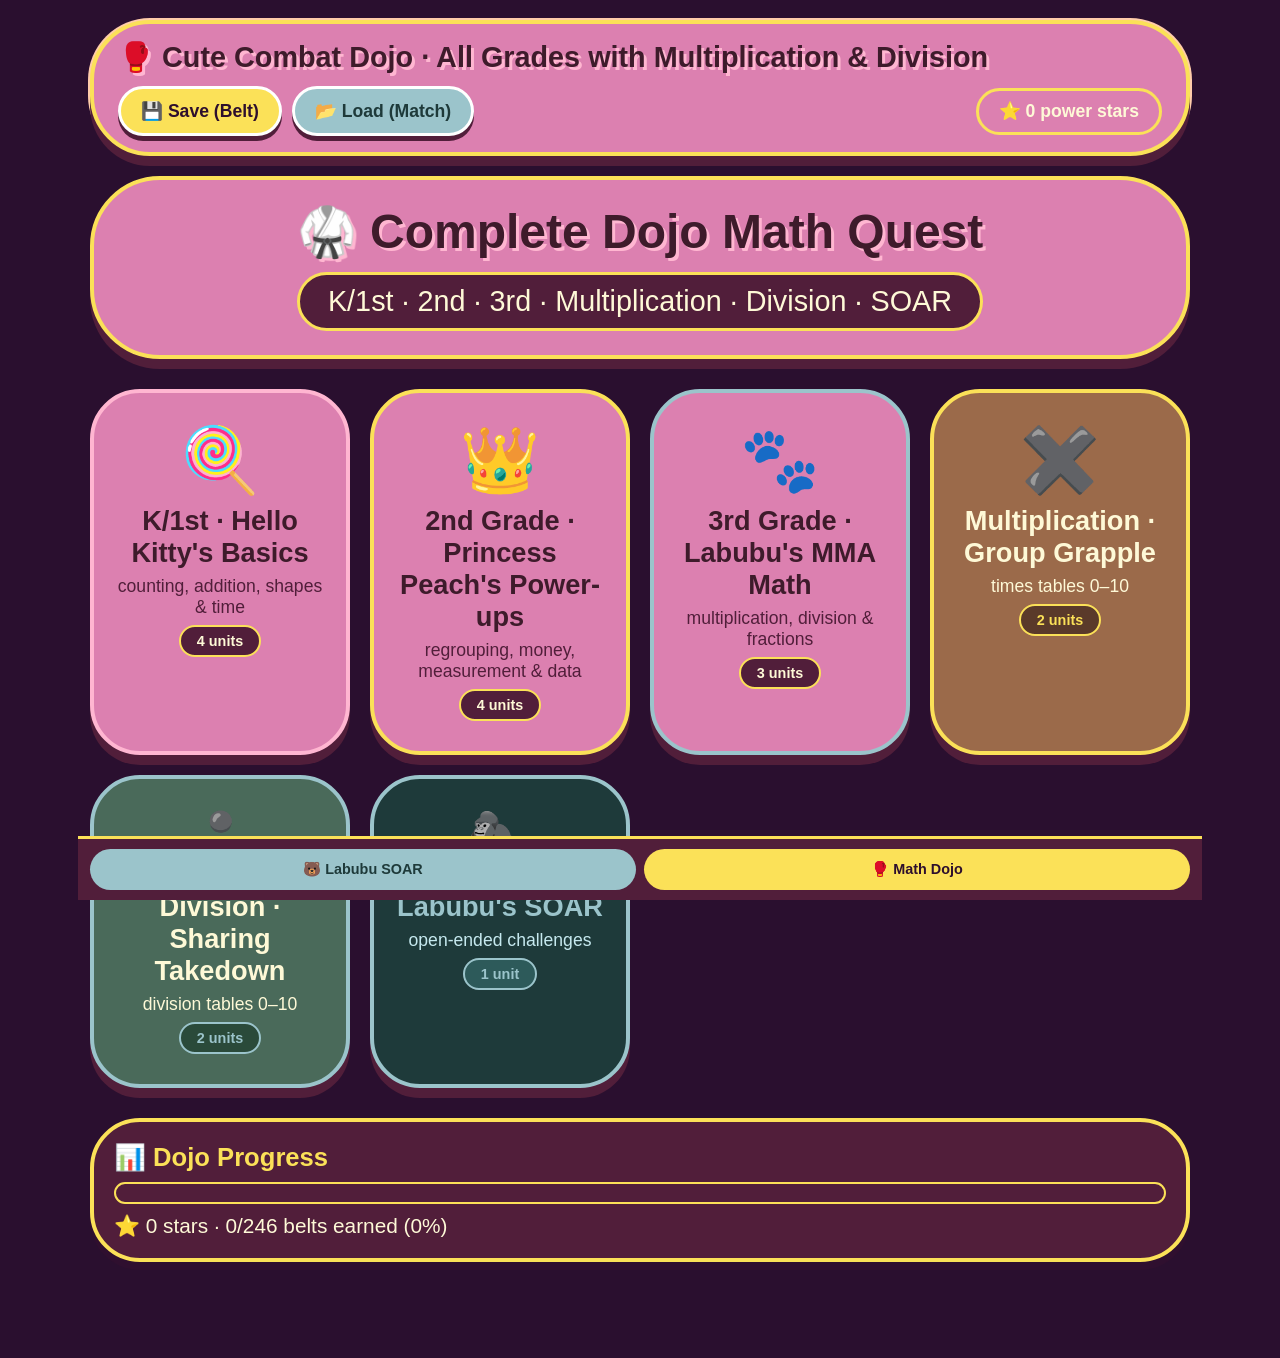
==== commit f0873c45: "Phase 5 (assessment & polish) + Phase 6 (deepen content) + test suite - Mastery tiers (New/Attempted" ====
--- a/index.html
+++ b/index.html
@@ -79,6 +79,10 @@
   <div class="screen" id="unitsScreen">
     <div class="levels-wrap">
       <div class="levels-title" id="unitsTitle">pick a unit</div>
+      <div class="assessment-row">
+        <button type="button" class="btn btn-check" id="courseChallengeBtn">🏆 Course Challenge</button>
+        <button type="button" class="btn btn-hint" id="fluencyZoneBtn" style="display:none;">⚡ Fluency Zone</button>
+      </div>
       <div id="unitsAccordion"></div>
       <div style="margin-top:20px;text-align:center;">
         <button class="btn btn-back" id="backToHomeFromUnitsBtn">← back to dojo</button>
@@ -139,6 +143,26 @@
     </div>
   </div>
 
+  <!-- FLUENCY ZONE (timed multiplication/division fact practice) -->
+  <div class="screen" id="fluencyScreen">
+    <div class="fluency-wrap">
+      <div class="fluency-title" id="fluencyTitle">⚡ Fluency Zone</div>
+      <div class="fluency-head">
+        <div class="fluency-stat"><div class="fluency-stat-lbl">⏱ Time</div><div class="fluency-stat-val" id="fluencyTime">60</div></div>
+        <div class="fluency-stat"><div class="fluency-stat-lbl">✅ Score</div><div class="fluency-stat-val" id="fluencyScoreVal">0</div></div>
+      </div>
+      <div class="fluency-question" id="fluencyQuestion">? × ? = ?</div>
+      <input class="soar-answer-input" id="fluencyInput" type="number" placeholder="Type the answer…" autocomplete="off">
+      <div class="btn-row">
+        <button class="btn btn-check" id="fluencySubmitBtn">✅ Submit</button>
+        <button class="btn btn-back" id="fluencyStopBtn">⏹ Stop</button>
+      </div>
+    </div>
+    <div class="quick-nav">
+      <button class="qn-btn qn-home" id="homeFromFluency">🏠 Dojo</button>
+    </div>
+  </div>
+
   <!-- RESULT -->
   <div class="screen" id="resultScreen">
     <div style="display:flex;gap:8px;margin-bottom:12px;flex-wrap:wrap;">
--- a/style.css
+++ b/style.css
@@ -463,8 +463,111 @@
   margin-top: auto;
 }
 
+.btn-unit-quiz {
+  width: 100%;
+  margin-top: 14px;
+  background: #fbe158;
+  color: #2d0f2d;
+  border: 3px solid white;
+  border-radius: 40px;
+  padding: 12px 18px;
+  font-weight: 900;
+  font-size: 1.05rem;
+  cursor: pointer;
+  box-shadow: 0 5px 0 #511e3a;
+  transition: 0.1s;
+}
+
+.btn-unit-quiz:active {
+  transform: translateY(5px);
+  box-shadow: 0 1px 0 #511e3a;
+}
+
+/* Mastery badges - color-coded on top of the existing .mc-badge pill */
+.mastery-badge.mastery-new { background: #511e3a; border-color: #9bc4cb; color: #9bc4cb; }
+.mastery-badge.mastery-attempted { background: #5a3a2a; border-color: #ffb6d1; color: #ffb6d1; }
+.mastery-badge.mastery-familiar { background: #2a3a5a; border-color: #a5c4ff; color: #a5c4ff; }
+.mastery-badge.mastery-proficient { background: #5a4a1a; border-color: #fbe158; color: #fbe158; }
+.mastery-badge.mastery-mastered { background: #1e3a3a; border-color: #9bc4cb; color: #9bc4cb; }
+
+/* Course Challenge / Fluency Zone row on the units screen */
+.assessment-row {
+  display: flex;
+  gap: 12px;
+  flex-wrap: wrap;
+  justify-content: center;
+  margin-bottom: 20px;
+}
+
+.assessment-row .btn {
+  flex: none;
+  min-width: 200px;
+}
+
 @media (max-width: 380px) {
   .unit-header { font-size: 1.05rem; padding: 12px 16px; }
+  .assessment-row .btn { min-width: 100%; }
+}
+
+/* FLUENCY ZONE */
+.fluency-wrap {
+  background: #dc80b0;
+  border-radius: 60px;
+  padding: 24px;
+  border: 4px solid #fbe158;
+  box-shadow: 0 10px 0 #511e3a;
+  text-align: center;
+}
+
+.fluency-title {
+  font-size: 1.8rem;
+  font-weight: 900;
+  color: #3e1b2b;
+  margin-bottom: 16px;
+}
+
+.fluency-head {
+  display: flex;
+  gap: 14px;
+  justify-content: center;
+  margin-bottom: 18px;
+}
+
+.fluency-stat {
+  background: #511e3a;
+  border-radius: 30px;
+  padding: 12px 26px;
+  border: 3px solid #fbe158;
+}
+
+.fluency-stat-lbl {
+  font-size: 0.85rem;
+  color: #fbe158;
+  font-weight: 900;
+}
+
+.fluency-stat-val {
+  font-size: 2rem;
+  font-weight: 900;
+  color: #fef9d7;
+  font-variant-numeric: tabular-nums;
+}
+
+.fluency-question {
+  font-size: 2.4rem;
+  font-weight: 900;
+  color: #3e1b2b;
+  margin: 16px 0;
+}
+
+#fluencyInput.flash-correct {
+  background: #2d5a5a !important;
+  border-color: #9bc4cb !important;
+}
+
+#fluencyInput.flash-wrong {
+  background: #b04f6f !important;
+  border-color: #ffb3b3 !important;
 }
 
 /* QUIZ */
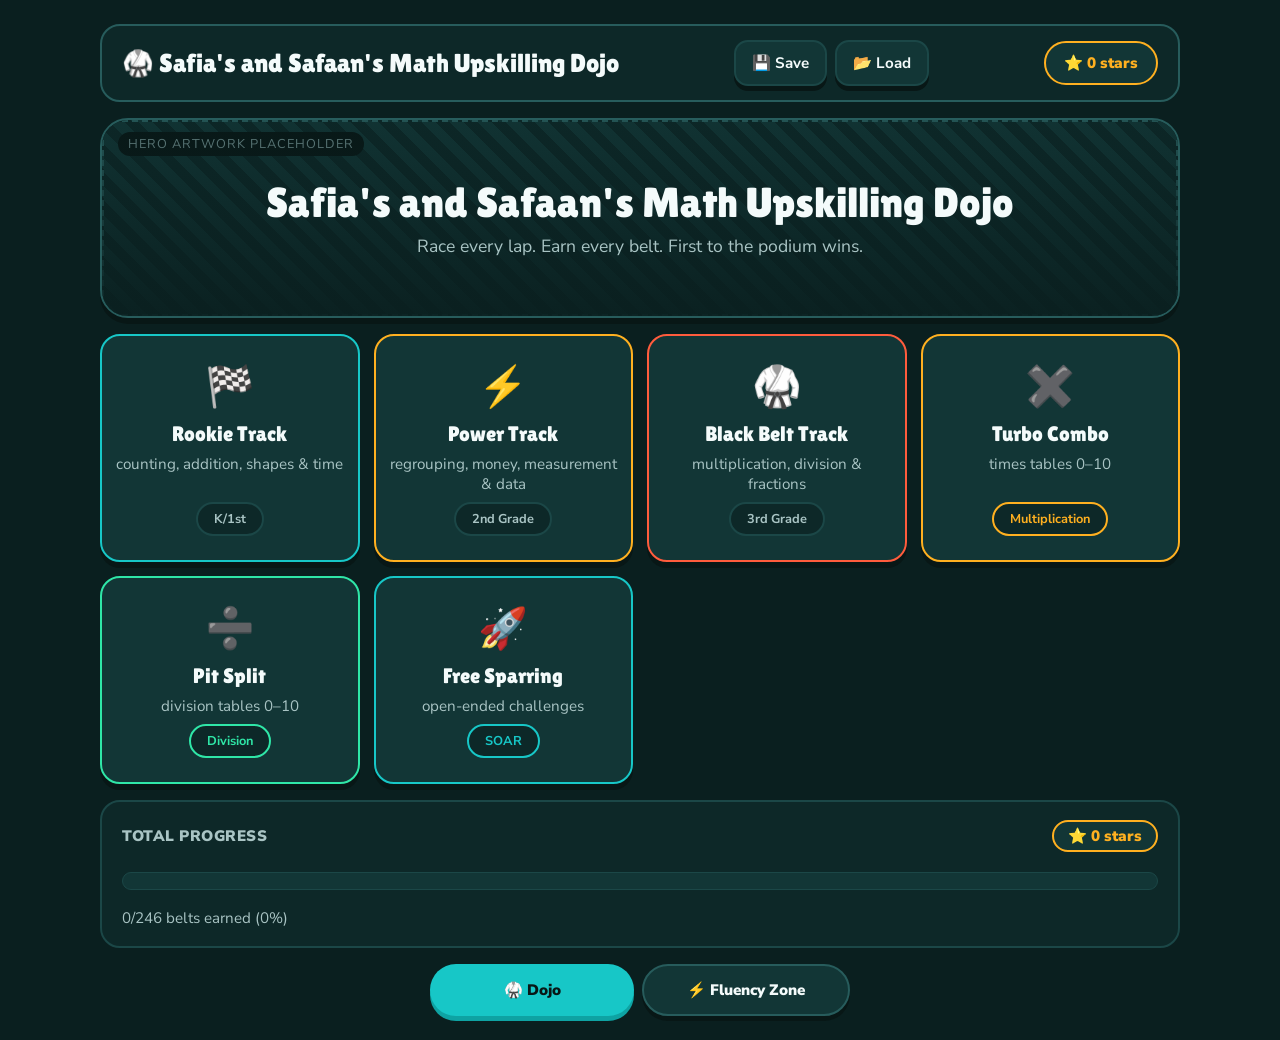
==== commit 4747a23e: "Redesign to Turbo Math visual system, rename to Safia's and Safaan's Math Upskilling Dojo Restyles t" ====
--- a/index.html
+++ b/index.html
@@ -3,7 +3,10 @@
 <head>
   <meta charset="UTF-8">
   <meta name="viewport" content="width=device-width, initial-scale=1.0, maximum-scale=2.0, user-scalable=yes">
-  <title>🥊 Cute Combat Dojo · Complete Edition</title>
+  <title>🥋 Safia's and Safaan's Math Upskilling Dojo</title>
+  <link rel="preconnect" href="https://fonts.googleapis.com">
+  <link rel="preconnect" href="https://fonts.gstatic.com" crossorigin>
+  <link href="https://fonts.googleapis.com/css2?family=Lilita+One&family=Nunito+Sans:wght@400;700;900&display=swap" rel="stylesheet">
   <link rel="stylesheet" href="style.css">
 </head>
 <body>
@@ -11,67 +14,71 @@
 
   <!-- TOP BAR -->
   <div class="topbar">
-    <div class="topbar-title">🥊 Cute Combat Dojo · All Grades with Multiplication & Division</div>
+    <div class="topbar-title">🥋 Safia's and Safaan's Math Upskilling Dojo</div>
     <div class="topbar-btns">
-      <button class="tb-btn tb-save" id="saveBtn">💾 Save (Belt)</button>
-      <button class="tb-btn tb-load" id="loadBtn">📂 Load (Match)</button>
+      <button class="tb-btn tb-save" id="saveBtn">💾 Save</button>
+      <button class="tb-btn tb-load" id="loadBtn">📂 Load</button>
       <input type="file" id="loadFile" accept=".json" style="display:none">
     </div>
-    <div class="tb-lbl" id="saveLbl">⭐ 0 power stars</div>
+    <div class="tb-lbl" id="saveLbl">⭐ 0 stars</div>
   </div>
 
   <!-- HOME -->
   <div class="screen active" id="homeScreen">
     <div class="path-header">
-      <h1>🥋 Complete Dojo Math Quest</h1>
-      <p>K/1st · 2nd · 3rd · Multiplication · Division · SOAR</p>
+      <div class="hero-art-slot"><span>Hero artwork placeholder</span></div>
+      <div class="hero-scrim">
+        <h1>Safia's and Safaan's Math Upskilling Dojo</h1>
+        <p>Race every lap. Earn every belt. First to the podium wins.</p>
+      </div>
     </div>
 
     <div class="grade-section">
       <div class="menu-grid">
         <div class="menu-card grade1" data-track="grade1">
-          <div class="mc-icon">🍭</div>
-          <div class="mc-name">K/1st · Hello Kitty's Basics</div>
-          <div class="mc-desc">counting, addition, shapes & time</div>
-          <div class="mc-badge">4 units</div>
+          <div class="mc-icon">🏁</div>
+          <div class="mc-name">Rookie Track</div>
+          <div class="mc-desc">counting, addition, shapes &amp; time</div>
+          <div class="mc-badge">K/1st</div>
         </div>
         <div class="menu-card grade2" data-track="grade2">
-          <div class="mc-icon">👑</div>
-          <div class="mc-name">2nd Grade · Princess Peach's Power-ups</div>
-          <div class="mc-desc">regrouping, money, measurement & data</div>
-          <div class="mc-badge">4 units</div>
+          <div class="mc-icon">⚡</div>
+          <div class="mc-name">Power Track</div>
+          <div class="mc-desc">regrouping, money, measurement &amp; data</div>
+          <div class="mc-badge">2nd Grade</div>
         </div>
         <div class="menu-card grade3" data-track="grade3">
-          <div class="mc-icon">🐾</div>
-          <div class="mc-name">3rd Grade · Labubu's MMA Math</div>
-          <div class="mc-desc">multiplication, division & fractions</div>
-          <div class="mc-badge">3 units</div>
+          <div class="mc-icon">🥋</div>
+          <div class="mc-name">Black Belt Track</div>
+          <div class="mc-desc">multiplication, division &amp; fractions</div>
+          <div class="mc-badge">3rd Grade</div>
         </div>
         <div class="menu-card multiply-card" data-track="multiply">
           <div class="mc-icon">✖️</div>
-          <div class="mc-name">Multiplication · Group Grapple</div>
+          <div class="mc-name">Turbo Combo</div>
           <div class="mc-desc">times tables 0–10</div>
-          <div class="mc-badge multiply-badge">2 units</div>
+          <div class="mc-badge multiply-badge">Multiplication</div>
         </div>
         <div class="menu-card divide-card" data-track="divide">
           <div class="mc-icon">➗</div>
-          <div class="mc-name">Division · Sharing Takedown</div>
+          <div class="mc-name">Pit Split</div>
           <div class="mc-desc">division tables 0–10</div>
-          <div class="mc-badge divide-badge">2 units</div>
+          <div class="mc-badge divide-badge">Division</div>
         </div>
         <div class="menu-card soar-card" data-track="soar">
-          <div class="mc-icon">🦍</div>
-          <div class="mc-name">Labubu's SOAR</div>
+          <div class="mc-icon">🚀</div>
+          <div class="mc-name">Free Sparring</div>
           <div class="mc-desc">open-ended challenges</div>
-          <div class="mc-badge soar-badge">1 unit</div>
+          <div class="mc-badge soar-badge">SOAR</div>
         </div>
       </div>
     </div>
 
     <div class="progress-chart" id="progressChart"></div>
+
     <div class="quick-nav">
-      <button class="qn-btn qn-soar" onclick="document.getElementById('homeScreen').scrollIntoView({behavior:'smooth',block:'end'})">🐻 Labubu SOAR</button>
-      <button class="qn-btn qn-math" onclick="document.getElementById('homeScreen').scrollIntoView({behavior:'smooth',block:'start'})">🥊 Math Dojo</button>
+      <button class="qn-btn qn-home" id="qnDojo">🥋 Dojo</button>
+      <button class="qn-btn qn-soar" id="qnFluency">⚡ Fluency Zone</button>
     </div>
   </div>
 
@@ -84,37 +91,28 @@
         <button type="button" class="btn btn-hint" id="fluencyZoneBtn" style="display:none;">⚡ Fluency Zone</button>
       </div>
       <div id="unitsAccordion"></div>
-      <div style="margin-top:20px;text-align:center;">
-        <button class="btn btn-back" id="backToHomeFromUnitsBtn">← back to dojo</button>
+      <div style="text-align:center;">
+        <button class="btn btn-back" id="backToHomeFromUnitsBtn">← Back to Dojo</button>
       </div>
-    </div>
-    <div class="quick-nav">
-      <button class="qn-btn qn-home" id="homeFromUnits">🏠 Dojo</button>
-      <button class="qn-btn qn-soar" id="soarFromUnits">🐻 Labubu</button>
     </div>
   </div>
 
   <!-- LEVELS -->
   <div class="screen" id="levelsScreen">
     <div class="levels-wrap">
-      <div class="levels-title" id="levelsTitle">pick a belt / lesson</div>
+      <div class="levels-title" id="levelsTitle">pick a belt</div>
       <div class="levels-grid" id="levelsGrid"></div>
-      <div style="margin-top:20px;text-align:center;">
-        <button class="btn btn-back" id="backToUnitsBtn">← back to units</button>
+      <div style="text-align:center;">
+        <button class="btn btn-back" id="backToUnitsBtn">← Back to units</button>
       </div>
-    </div>
-    <div class="quick-nav">
-      <button class="qn-btn qn-home" id="homeFromLevels">🏠 Dojo</button>
-      <button class="qn-btn qn-soar" id="soarFromLevels">🐻 Labubu</button>
-      <button class="qn-btn qn-math" id="mathFromLevels">🥊 Maths</button>
     </div>
   </div>
 
   <!-- QUIZ -->
   <div class="screen" id="quizScreen">
-    <div style="display:flex;gap:8px;margin-bottom:12px;flex-wrap:wrap;">
-      <button class="btn btn-back" id="homeFromQuiz" style="flex:none;padding:10px 18px;font-size:1rem;">🏠 Dojo</button>
-      <button class="btn btn-back" id="levelsFromQuiz" style="flex:none;padding:10px 18px;font-size:1rem;background:#511e3a;">← Levels</button>
+    <div class="quiz-back-row">
+      <button class="btn btn-back" id="homeFromQuiz" style="flex:none;padding:10px 18px;font-size:0.95rem;min-height:40px;">🏠 Dojo</button>
+      <button class="btn btn-back" id="levelsFromQuiz" style="flex:none;padding:10px 18px;font-size:0.95rem;min-height:40px;">← Levels</button>
     </div>
     <div class="quiz-head">
       <div class="quiz-meta">
@@ -122,8 +120,9 @@
         <span id="quizQNum">1/3</span>
       </div>
       <div class="quiz-score-row">
-        <div class="qs-item"><div>✅</div><div class="qs-val" id="qsCorrect">0</div></div>
-        <div class="qs-item"><div>❌</div><div class="qs-val" id="qsWrong">0</div></div>
+        <div class="qs-item"><div class="qs-lbl">CORRECT</div><div class="qs-val" id="qsCorrect">0</div></div>
+        <div class="qs-item"><div class="qs-lbl">OOPS</div><div class="qs-val" id="qsWrong">0</div></div>
+        <div class="qs-item"><div class="qs-lbl">ACCURACY</div><div class="qs-val" id="qsAccuracy">0%</div></div>
       </div>
       <div class="prog-bar"><div class="prog-fill" id="progFill" style="width:0%"></div></div>
     </div>
@@ -132,14 +131,9 @@
     <div class="hint-box" id="hintBox"></div>
     <div class="feedback" id="feedback"></div>
     <div class="btn-row">
-      <button class="btn btn-hint" id="hintBtn">💡 Hint (coach's tip)</button>
-      <button class="btn btn-check" id="checkBtn">✅ Check move</button>
+      <button class="btn btn-hint" id="hintBtn">💡 Hint</button>
+      <button class="btn btn-check" id="checkBtn">✅ Check</button>
       <button class="btn btn-next" id="nextBtn">▶ Next round</button>
-    </div>
-    <div class="quick-nav">
-      <button class="qn-btn qn-home" id="homeFromQuizQuick">🏠 Dojo</button>
-      <button class="qn-btn qn-soar" id="soarFromQuiz">🐻 Labubu</button>
-      <button class="qn-btn qn-math" id="levelsFromQuizQuick">← Levels</button>
     </div>
   </div>
 
@@ -148,8 +142,8 @@
     <div class="fluency-wrap">
       <div class="fluency-title" id="fluencyTitle">⚡ Fluency Zone</div>
       <div class="fluency-head">
-        <div class="fluency-stat"><div class="fluency-stat-lbl">⏱ Time</div><div class="fluency-stat-val" id="fluencyTime">60</div></div>
-        <div class="fluency-stat"><div class="fluency-stat-lbl">✅ Score</div><div class="fluency-stat-val" id="fluencyScoreVal">0</div></div>
+        <div class="fluency-stat"><div class="fluency-stat-lbl">TIME</div><div class="fluency-stat-val" id="fluencyTime">60</div></div>
+        <div class="fluency-stat"><div class="fluency-stat-lbl">SCORE</div><div class="fluency-stat-val score" id="fluencyScoreVal">0</div></div>
       </div>
       <div class="fluency-question" id="fluencyQuestion">? × ? = ?</div>
       <input class="soar-answer-input" id="fluencyInput" type="number" placeholder="Type the answer…" autocomplete="off">
@@ -157,22 +151,16 @@
         <button class="btn btn-check" id="fluencySubmitBtn">✅ Submit</button>
         <button class="btn btn-back" id="fluencyStopBtn">⏹ Stop</button>
       </div>
-    </div>
-    <div class="quick-nav">
-      <button class="qn-btn qn-home" id="homeFromFluency">🏠 Dojo</button>
+      <button class="btn btn-back" id="homeFromFluency">🏠 Back to Dojo</button>
     </div>
   </div>
 
   <!-- RESULT -->
   <div class="screen" id="resultScreen">
-    <div style="display:flex;gap:8px;margin-bottom:12px;flex-wrap:wrap;">
-      <button class="btn btn-back" id="homeFromResult" style="flex:none;padding:10px 18px;font-size:1rem;">🏠 Dojo</button>
-      <button class="btn btn-back" id="levelsFromResult" style="flex:none;padding:10px 18px;font-size:1rem;background:#511e3a;">← Levels</button>
-    </div>
     <div class="result-card">
       <div class="result-emoji" id="resEmoji">🏆</div>
       <div class="result-title" id="resTitle">Great fight!</div>
-      <div class="result-stars" id="resStars">⭐⭐⭐</div>
+      <div class="result-stars" id="resStars">★★★</div>
       <div class="result-msg" id="resMsg"></div>
       <div id="mistakeSection"></div>
       <div class="btn-row">
@@ -180,11 +168,6 @@
         <button class="btn btn-check" id="homeFromResultBtn">🏠 Dojo</button>
         <button class="btn btn-next" id="nextLvBtn" style="display:none">➡ Next belt</button>
       </div>
-    </div>
-    <div class="quick-nav">
-      <button class="qn-btn qn-home" id="homeFromResultQuick">🏠 Dojo</button>
-      <button class="qn-btn qn-soar" id="soarFromResult">🐻 Labubu</button>
-      <button class="qn-btn qn-math" id="levelsFromResultQuick">← Levels</button>
     </div>
   </div>
 </div>
--- a/style.css
+++ b/style.css
@@ -1,3 +1,55 @@
+/* ============================================================
+   TURBO MATH DESIGN SYSTEM — tokens
+   ============================================================ */
+:root {
+  --bg-app: #0A1F1F;
+  --bg-app-deep: #081716;
+  --surface-1: #0D2828;
+  --surface-2: #123636;
+  --surface-raised: #1B4747;
+
+  --border-subtle: #1B4747;
+  --border-strong: #275C5C;
+
+  --cyan: #17C7C7;
+  --cyan-hover: #3DDCDC;
+  --cyan-press: #0EA3A3;
+
+  --coral: #FF5C3D;
+  --coral-hover: #FF8563;
+  --coral-press: #E6432E;
+
+  --amber: #FFB020;
+  --mint: #2FE6A7;
+  --red: #FF3B3B;
+
+  --text-primary: #F4FBFB;
+  --text-secondary: #A9C4C4;
+  --text-muted: #6E8C8C;
+  --on-primary: #081716;
+  --on-accent: #2A0F08;
+
+  --font-display: 'Lilita One', 'Nunito Sans', cursive, sans-serif;
+  --font-body: 'Nunito Sans', 'Segoe UI', sans-serif;
+
+  --text-xs: 0.8rem;
+  --text-sm: 0.95rem;
+  --text-base: 1.1rem;
+  --text-md: 1.3rem;
+  --text-lg: 1.6rem;
+  --text-xl: 2rem;
+  --text-2xl: 2.6rem;
+
+  --sp-1: 4px; --sp-2: 8px; --sp-3: 12px; --sp-4: 16px; --sp-5: 20px;
+  --sp-6: 24px; --sp-7: 32px; --sp-8: 40px; --sp-9: 56px; --sp-10: 72px;
+
+  --radius-sm: 8px;
+  --radius-md: 14px;
+  --radius-lg: 20px;
+  --radius-xl: 28px;
+  --radius-pill: 999px;
+}
+
 * {
   box-sizing: border-box;
   margin: 0;
@@ -6,105 +58,99 @@
 }
 
 body {
-  font-family: 'Comic Sans MS', 'Chalkboard SE', 'Segoe UI', cursive, sans-serif;
-  background: #2a0f2f;
+  font-family: var(--font-body);
+  background: var(--bg-app);
   min-height: 100vh;
-  padding: 12px;
-  color: #fef9d7;
+  padding: 16px;
+  color: var(--text-primary);
 }
 
 .wrap {
-  max-width: 1000px;
+  max-width: 1080px;
   margin: 0 auto;
-}
-
-/* TOP BAR — dojo entrance */
+  display: flex;
+  flex-direction: column;
+  gap: 16px;
+}
+
+/* ============================================================
+   TOP BAR
+   ============================================================ */
 .topbar {
-  background: #dc80b0;
-  border: 4px solid #fbe158;
-  border-radius: 60px;
-  padding: 16px 24px;
+  background: var(--surface-1);
+  border: 2px solid var(--border-strong);
+  border-radius: var(--radius-lg);
+  padding: 14px 20px;
   display: flex;
   align-items: center;
   justify-content: space-between;
   flex-wrap: wrap;
   gap: 12px;
-  margin-bottom: 20px;
-  box-shadow: 0 10px 0 #511e3a, 0 0 0 2px #ffccaa;
 }
 
 .topbar-title {
-  font-size: 1.8rem;
+  font-family: var(--font-display);
+  font-size: var(--text-lg);
+  color: var(--text-primary);
+}
+
+.topbar-btns {
+  display: flex;
+  gap: 8px;
+  flex-wrap: wrap;
+}
+
+.tb-btn {
+  background: var(--surface-2);
+  border: 2px solid var(--border-subtle);
+  border-radius: var(--radius-md);
+  color: var(--text-primary);
+  font-family: var(--font-body);
+  font-weight: 700;
+  font-size: var(--text-sm);
+  padding: 10px 16px;
+  cursor: pointer;
+  box-shadow: 0 5px 0 var(--bg-app-deep);
+  transition: transform 0.08s, box-shadow 0.08s;
+  min-height: 46px;
+}
+
+.tb-btn:active {
+  transform: translateY(4px);
+  box-shadow: 0 1px 0 var(--bg-app-deep);
+}
+
+.tb-lbl {
+  background: var(--surface-2);
+  color: var(--amber);
+  padding: 10px 18px;
+  border-radius: var(--radius-pill);
   font-weight: 900;
-  color: #3e1b2b;
-  text-shadow: 3px 3px 0 #ffb6d1;
-}
-
-.topbar-btns {
-  display: flex;
-  gap: 10px;
-  flex-wrap: wrap;
-}
-
-.tb-btn {
-  padding: 10px 20px;
-  border: 3px solid white;
-  border-radius: 50px;
-  font-weight: 900;
-  font-size: 1.1rem;
-  cursor: pointer;
-  box-shadow: 0 5px 0 #511e3a;
-  transition: 0.1s;
-  min-height: 50px;
-}
-
-.tb-btn:active {
-  transform: translateY(5px);
-  box-shadow: 0 1px 0 #511e3a;
-}
-
-.tb-save {
-  background: #fbe158;
-  color: #2d0f2d;
-}
-
-.tb-load {
-  background: #9bc4cb;
-  color: #1e3a3a;
-}
-
-.tb-lbl {
-  background: #dc80b0;
-  color: #fef9d7;
-  padding: 10px 20px;
-  border-radius: 50px;
-  font-weight: 900;
-  font-size: 1.1rem;
-  border: 3px solid #fbe158;
-}
-
-/* QUICK NAV */
+  font-size: var(--text-sm);
+  border: 2px solid var(--amber);
+}
+
+/* ============================================================
+   QUICK NAV (home only)
+   ============================================================ */
 .quick-nav {
   display: flex;
   gap: 8px;
-  background: #511e3a;
-  border-top: 3px solid #fbe158;
-  padding: 10px 12px;
-  position: sticky;
-  bottom: 0;
-  z-index: 50;
-  margin: 12px -12px 0;
+  max-width: 420px;
+  margin: 0 auto;
+  width: 100%;
 }
 
 .qn-btn {
   flex: 1;
   border: none;
-  border-radius: 30px;
-  padding: 12px 6px;
+  border-radius: var(--radius-pill);
+  padding: 14px 8px;
   font-weight: 900;
-  font-size: 0.9rem;
+  font-family: var(--font-body);
+  font-size: var(--text-sm);
   cursor: pointer;
-  transition: 0.1s;
+  transition: transform 0.08s, box-shadow 0.08s;
 }
 
 .qn-btn:active {
@@ -112,18 +158,16 @@
 }
 
 .qn-home {
-  background: #FFB7C5;
-  color: #3e1b2b;
+  background: var(--cyan);
+  color: var(--on-primary);
+  box-shadow: 0 5px 0 var(--cyan-press);
 }
 
 .qn-soar {
-  background: #9bc4cb;
-  color: #1e3a3a;
-}
-
-.qn-math {
-  background: #fbe158;
-  color: #2d0f2d;
+  background: var(--surface-2);
+  color: var(--text-primary);
+  border: 2px solid var(--border-strong);
+  box-shadow: 0 5px 0 var(--bg-app-deep);
 }
 
 .screen {
@@ -131,302 +175,244 @@
 }
 
 .screen.active {
-  display: block;
-}
-
-/* HOME */
+  display: flex;
+  flex-direction: column;
+  gap: 16px;
+}
+
+/* ============================================================
+   HOME
+   ============================================================ */
 .path-header {
-  background: #dc80b0;
-  border-radius: 70px;
-  padding: 24px 20px;
-  border: 4px solid #fbe158;
-  box-shadow: 0 10px 0 #511e3a;
-  text-align: center;
-  margin-bottom: 24px;
+  position: relative;
+  height: 200px;
+  border-radius: var(--radius-xl);
+  overflow: hidden;
+  border: 2px solid var(--border-strong);
+  box-shadow: 0 6px 0 var(--bg-app-deep);
+}
+
+.hero-art-slot {
+  position: absolute;
+  inset: 0;
+  background:
+    repeating-linear-gradient(45deg, var(--surface-2) 0 10px, var(--surface-1) 10px 20px);
+  border: 2px dashed var(--border-strong);
+}
+
+.hero-art-slot span {
+  position: absolute;
+  top: 10px;
+  left: 14px;
+  font-family: var(--font-body);
+  font-size: var(--text-xs);
+  color: var(--text-muted);
+  letter-spacing: 1px;
+  text-transform: uppercase;
+  background: var(--bg-app-deep);
+  padding: 3px 10px;
+  border-radius: var(--radius-pill);
+}
+
+.hero-scrim {
+  position: absolute;
+  inset: 0;
+  background: linear-gradient(180deg, rgba(10,31,31,0.15), rgba(10,31,31,0.92));
+  pointer-events: none;
+  display: flex;
+  flex-direction: column;
+  align-items: center;
+  justify-content: center;
+  text-align: center;
+  gap: 8px;
+  padding: 0 20px;
 }
 
 .path-header h1 {
-  font-size: 2.4rem;
-  font-weight: 900;
-  color: #3e1b2b;
-  text-shadow: 3px 3px 0 #ffb6d1;
+  font-family: var(--font-display);
+  font-size: var(--text-2xl);
+  color: var(--text-primary);
+  font-weight: normal;
 }
 
 .path-header p {
-  font-size: 1.4rem;
-  background: #511e3a;
-  display: inline-block;
-  padding: 10px 28px;
-  border-radius: 60px;
-  border: 3px solid #fbe158;
-  margin-top: 12px;
-  color: #fef9d7;
+  font-family: var(--font-body);
+  font-size: var(--text-base);
+  color: var(--text-secondary);
 }
 
 .grade-section {
-  margin: 30px 0;
-}
-
-.grade-title {
-  font-size: 1.8rem;
-  font-weight: 900;
-  background: #511e3a;
-  display: inline-block;
-  padding: 10px 28px;
-  border-radius: 50px;
-  border: 3px solid #fbe158;
-  box-shadow: 0 5px 0 #2f0f2f;
-  margin-bottom: 16px;
-  color: #fbe158;
-}
-
-.soar-grade-title {
-  font-size: 1.8rem;
-  font-weight: 900;
-  background: #1e3a3a;
-  display: inline-block;
-  padding: 10px 28px;
-  border-radius: 50px;
-  border: 3px solid #9bc4cb;
-  box-shadow: 0 5px 0 #0d2828;
-  margin-bottom: 16px;
-  color: #9bc4cb;
-}
-
-.multiply-grade-title {
-  font-size: 1.8rem;
-  font-weight: 900;
-  background: #9b6a4a;
-  display: inline-block;
-  padding: 10px 28px;
-  border-radius: 50px;
-  border: 3px solid #fbe158;
-  box-shadow: 0 5px 0 #5a3a2a;
-  margin-bottom: 16px;
-  color: #fbe158;
-}
-
-.divide-grade-title {
-  font-size: 1.8rem;
-  font-weight: 900;
-  background: #4a6a5a;
-  display: inline-block;
-  padding: 10px 28px;
-  border-radius: 50px;
-  border: 3px solid #9bc4cb;
-  box-shadow: 0 5px 0 #2a4a3a;
-  margin-bottom: 16px;
-  color: #9bc4cb;
+  margin: 0;
 }
 
 .menu-grid {
   display: grid;
-  grid-template-columns: repeat(auto-fit, minmax(200px, 1fr));
-  gap: 16px;
-  margin: 12px 0;
+  grid-template-columns: repeat(auto-fit, minmax(220px, 1fr));
+  gap: 14px;
 }
 
 .menu-card {
-  background: #dc80b0;
-  border-radius: 40px;
+  background: var(--surface-2);
+  border: 2px solid var(--border-subtle);
+  border-radius: var(--radius-lg);
   padding: 24px 14px;
   text-align: center;
   cursor: pointer;
-  border: 4px solid transparent;
-  box-shadow: 0 10px 0 #511e3a;
-  transition: 0.1s;
+  box-shadow: 0 6px 0 var(--bg-app-deep);
+  transition: transform 0.12s, box-shadow 0.12s;
   min-height: 190px;
   display: flex;
   flex-direction: column;
   align-items: center;
-  gap: 7px;
+  justify-content: center;
+  gap: 8px;
+}
+
+.menu-card:hover {
+  transform: translateY(-3px);
 }
 
 .menu-card:active {
-  transform: translateY(7px);
-  box-shadow: 0 3px 0 #511e3a;
-}
-
-.menu-card.grade1 {
-  border-color: #ffb6d1;
-}
-
-.menu-card.grade2 {
-  border-color: #fbe158;
-}
-
-.menu-card.grade3 {
-  border-color: #9bc4cb;
-}
-
-.menu-card.multiply-card {
-  border-color: #fbe158;
-  background: #9b6a4a;
-}
-
-.menu-card.divide-card {
-  border-color: #9bc4cb;
-  background: #4a6a5a;
-}
-
-.menu-card.soar-card {
-  border-color: #9bc4cb;
-  background: #1e3a3a;
-}
+  transform: translateY(4px);
+  box-shadow: 0 2px 0 var(--bg-app-deep);
+}
+
+.menu-card.grade1 { border-color: var(--cyan); }
+.menu-card.grade2 { border-color: var(--amber); }
+.menu-card.grade3 { border-color: var(--coral); }
+.menu-card.multiply-card { border-color: var(--amber); }
+.menu-card.divide-card { border-color: var(--mint); }
+.menu-card.soar-card { border-color: var(--cyan); }
 
 .mc-icon {
-  font-size: 3.2rem;
+  font-size: 2.5rem;
 }
 
 .mc-name {
+  font-family: var(--font-display);
+  font-size: var(--text-md);
+  color: var(--text-primary);
+}
+
+.mc-desc {
+  font-family: var(--font-body);
+  font-size: var(--text-sm);
+  color: var(--text-secondary);
+}
+
+.mc-badge {
+  background: var(--surface-1);
+  color: var(--text-secondary);
+  border-radius: var(--radius-pill);
+  padding: 6px 16px;
+  font-weight: 700;
+  border: 2px solid var(--border-subtle);
+  font-size: var(--text-xs);
+  margin-top: auto;
+}
+
+.multiply-badge { border-color: var(--amber); color: var(--amber); }
+.divide-badge { border-color: var(--mint); color: var(--mint); }
+.soar-badge { border-color: var(--cyan); color: var(--cyan); }
+
+.progress-chart {
+  background: var(--surface-1);
+  border: 2px solid var(--border-subtle);
+  border-radius: var(--radius-lg);
+  padding: 18px 20px;
+  display: flex;
+  flex-direction: column;
+  gap: 10px;
+}
+
+/* ============================================================
+   UNITS / LEVELS PANEL
+   ============================================================ */
+.levels-wrap {
+  background: var(--surface-1);
+  border: 2px solid var(--border-strong);
+  border-radius: var(--radius-xl);
+  padding: 22px;
+  display: flex;
+  flex-direction: column;
+  gap: 16px;
+}
+
+.levels-title {
+  font-family: var(--font-display);
+  font-size: var(--text-xl);
+  color: var(--text-primary);
+  text-align: center;
+}
+
+.levels-grid {
+  display: flex;
+  flex-wrap: wrap;
+  gap: 12px;
+  justify-content: center;
+}
+
+.lv-btn {
+  width: 104px;
+  height: 104px;
+  background: var(--surface-2);
+  border: 2px solid var(--border-subtle);
+  border-radius: var(--radius-md);
+  font-family: var(--font-body);
   font-weight: 900;
-  font-size: 1.4rem;
-  color: #3e1b2b;
-}
-
-.multiply-card .mc-name,
-.divide-card .mc-name {
-  color: #fef9d7;
-}
-
-.soar-card .mc-name {
-  color: #9bc4cb;
-}
-
-.mc-desc {
-  font-size: 1rem;
-  color: #511e3a;
-}
-
-.multiply-card .mc-desc,
-.divide-card .mc-desc {
-  color: #fef9d7;
-}
-
-.soar-card .mc-desc {
-  color: #c6e9ef;
-}
-
-.mc-badge {
-  background: #511e3a;
-  color: #fef9d7;
-  border-radius: 40px;
-  padding: 6px 16px;
-  font-weight: 900;
-  border: 2px solid #fbe158;
-  font-size: 0.9rem;
-}
-
-.soar-badge {
-  background: #2d5a5a;
-  border-color: #9bc4cb;
-  color: #9bc4cb;
-}
-
-.multiply-badge {
-  background: #5a3a2a;
-  border-color: #fbe158;
-  color: #fbe158;
-}
-
-.divide-badge {
-  background: #2a4a3a;
-  border-color: #9bc4cb;
-  color: #9bc4cb;
-}
-
-.progress-chart {
-  background: #511e3a;
-  border-radius: 50px;
-  padding: 20px;
-  border: 4px solid #fbe158;
-  box-shadow: 0 8px 0 #2f0f2f;
-  margin-top: 20px;
-}
-
-/* LEVELS */
-.levels-wrap {
-  background: #dc80b0;
-  border-radius: 60px;
-  padding: 24px;
-  border: 4px solid #fbe158;
-  box-shadow: 0 10px 0 #511e3a;
-}
-
-.levels-title {
-  font-size: 2rem;
-  font-weight: 900;
-  color: #3e1b2b;
-  text-align: center;
-  margin-bottom: 20px;
-  text-shadow: 2px 2px 0 #ffb6d1;
-}
-
-.levels-grid {
-  display: grid;
-  grid-template-columns: repeat(auto-fit, minmax(130px, 1fr));
-  gap: 12px;
-}
-
-.lv-btn {
-  background: #511e3a;
-  border: 3px solid #fbe158;
-  border-radius: 40px;
-  padding: 16px 8px;
-  font-weight: 900;
-  color: #fef9d7;
-  font-size: 1.1rem;
-  box-shadow: 0 7px 0 #2f0f2f;
+  color: var(--text-primary);
+  font-size: var(--text-sm);
+  box-shadow: 0 5px 0 var(--bg-app-deep);
   cursor: pointer;
-  transition: 0.1s;
-  text-align: center;
-}
-
-.lv-btn:active {
-  transform: translateY(6px);
-  box-shadow: 0 2px 0 #2f0f2f;
+  transition: transform 0.08s, box-shadow 0.08s;
+  text-align: center;
+  display: flex;
+  flex-direction: column;
+  align-items: center;
+  justify-content: center;
+  gap: 2px;
+}
+
+.lv-btn:active:not(:disabled) {
+  transform: translateY(4px);
+  box-shadow: 0 1px 0 var(--bg-app-deep);
 }
 
 .lv-btn.done {
-  background: #1e3a3a;
-  border-color: #9bc4cb;
-  color: #9bc4cb;
-}
-
-.lv-btn.multiply-lv {
-  background: #9b6a4a;
-  border-color: #fbe158;
-}
-
-.lv-btn.divide-lv {
-  background: #4a6a5a;
-  border-color: #9bc4cb;
+  border-color: var(--mint);
+  color: var(--mint);
+}
+
+.lv-btn.multiply-lv { border-color: var(--amber); }
+.lv-btn.divide-lv { border-color: var(--mint); }
+
+.lv-btn.locked {
+  opacity: 0.5;
+  cursor: not-allowed;
+  box-shadow: none;
 }
 
 .lv-icon {
-  font-size: 2.2rem;
+  font-size: 1.8rem;
   display: block;
-  margin-bottom: 6px;
-}
-
-/* UNITS ACCORDION (grade/track -> curriculum units -> skill cards) */
+}
+
+/* UNITS ACCORDION */
 .unit-card {
-  background: #511e3a;
-  border: 3px solid #fbe158;
-  border-radius: 40px;
-  margin-bottom: 16px;
+  background: var(--surface-2);
+  border: 2px solid var(--border-subtle);
+  border-radius: var(--radius-lg);
   overflow: hidden;
-  box-shadow: 0 6px 0 #2f0f2f;
 }
 
 .unit-header {
   width: 100%;
-  background: #dc80b0;
-  color: #3e1b2b;
+  background: transparent;
+  color: var(--text-primary);
   font-weight: 900;
-  font-size: 1.3rem;
-  font-family: inherit;
-  padding: 16px 22px;
+  font-size: var(--text-base);
+  font-family: var(--font-body);
+  padding: 16px 18px;
   border: none;
   text-align: left;
   cursor: pointer;
@@ -437,7 +423,8 @@
 
 .unit-header::after {
   content: '▸';
-  font-size: 1.4rem;
+  font-size: 1.2rem;
+  color: var(--text-secondary);
   transition: transform 0.15s;
 }
 
@@ -447,7 +434,7 @@
 
 .unit-body {
   display: none;
-  padding: 16px;
+  padding: 0 18px 18px;
 }
 
 .unit-card.open .unit-body {
@@ -466,37 +453,35 @@
 .btn-unit-quiz {
   width: 100%;
   margin-top: 14px;
-  background: #fbe158;
-  color: #2d0f2d;
-  border: 3px solid white;
-  border-radius: 40px;
+  background: var(--cyan);
+  color: var(--on-primary);
+  border: none;
+  border-radius: var(--radius-md);
   padding: 12px 18px;
+  font-family: var(--font-body);
   font-weight: 900;
-  font-size: 1.05rem;
+  font-size: var(--text-base);
   cursor: pointer;
-  box-shadow: 0 5px 0 #511e3a;
-  transition: 0.1s;
+  box-shadow: 0 5px 0 var(--cyan-press);
+  transition: transform 0.08s, box-shadow 0.08s;
 }
 
 .btn-unit-quiz:active {
-  transform: translateY(5px);
-  box-shadow: 0 1px 0 #511e3a;
-}
-
-/* Mastery badges - color-coded on top of the existing .mc-badge pill */
-.mastery-badge.mastery-new { background: #511e3a; border-color: #9bc4cb; color: #9bc4cb; }
-.mastery-badge.mastery-attempted { background: #5a3a2a; border-color: #ffb6d1; color: #ffb6d1; }
-.mastery-badge.mastery-familiar { background: #2a3a5a; border-color: #a5c4ff; color: #a5c4ff; }
-.mastery-badge.mastery-proficient { background: #5a4a1a; border-color: #fbe158; color: #fbe158; }
-.mastery-badge.mastery-mastered { background: #1e3a3a; border-color: #9bc4cb; color: #9bc4cb; }
-
-/* Course Challenge / Fluency Zone row on the units screen */
+  transform: translateY(4px);
+  box-shadow: 0 1px 0 var(--cyan-press);
+}
+
+.mastery-badge.mastery-new { border-color: var(--border-strong); color: var(--text-muted); }
+.mastery-badge.mastery-attempted { border-color: var(--coral); color: var(--coral); }
+.mastery-badge.mastery-familiar { border-color: var(--cyan); color: var(--cyan); }
+.mastery-badge.mastery-proficient { border-color: var(--amber); color: var(--amber); }
+.mastery-badge.mastery-mastered { border-color: var(--mint); color: var(--mint); }
+
 .assessment-row {
   display: flex;
   gap: 12px;
   flex-wrap: wrap;
   justify-content: center;
-  margin-bottom: 20px;
 }
 
 .assessment-row .btn {
@@ -505,177 +490,210 @@
 }
 
 @media (max-width: 380px) {
-  .unit-header { font-size: 1.05rem; padding: 12px 16px; }
+  .unit-header { font-size: var(--text-sm); padding: 12px 14px; }
   .assessment-row .btn { min-width: 100%; }
 }
 
-/* FLUENCY ZONE */
+/* ============================================================
+   FLUENCY ZONE
+   ============================================================ */
 .fluency-wrap {
-  background: #dc80b0;
-  border-radius: 60px;
-  padding: 24px;
-  border: 4px solid #fbe158;
-  box-shadow: 0 10px 0 #511e3a;
-  text-align: center;
+  background: var(--surface-1);
+  border: 2px solid var(--border-strong);
+  border-radius: var(--radius-xl);
+  padding: 28px;
+  text-align: center;
+  display: flex;
+  flex-direction: column;
+  align-items: center;
+  gap: 20px;
 }
 
 .fluency-title {
-  font-size: 1.8rem;
+  font-family: var(--font-display);
+  font-size: var(--text-xl);
+  color: var(--text-primary);
+}
+
+.fluency-head {
+  display: flex;
+  gap: 30px;
+  justify-content: center;
+}
+
+.fluency-stat {
+  text-align: center;
+}
+
+.fluency-stat-lbl {
+  font-family: var(--font-body);
+  font-size: var(--text-xs);
+  color: var(--text-secondary);
+  font-weight: 700;
+  letter-spacing: 1px;
+}
+
+.fluency-stat-val {
+  font-family: var(--font-display);
+  font-size: var(--text-2xl);
+  color: var(--text-primary);
+  font-variant-numeric: tabular-nums;
+}
+
+.fluency-stat-val.time-low { color: var(--coral); }
+.fluency-stat-val.time-ok { color: var(--cyan); }
+.fluency-stat-val.score { color: var(--mint); }
+
+.fluency-question {
+  font-family: var(--font-display);
+  font-size: var(--text-2xl);
+  color: var(--text-primary);
+}
+
+.soar-answer-input {
+  width: 220px;
+  padding: 12px;
+  font-family: var(--font-display);
+  font-size: var(--text-lg);
+  background: var(--surface-2);
+  border: 2px solid var(--border-strong);
+  border-radius: var(--radius-md);
+  color: var(--text-primary);
+  text-align: center;
+  outline: none;
+}
+
+#fluencyInput.flash-correct {
+  border-color: var(--mint) !important;
+  background: rgba(47,230,167,0.15) !important;
+}
+
+#fluencyInput.flash-wrong {
+  border-color: var(--coral) !important;
+  background: rgba(255,92,61,0.15) !important;
+}
+
+/* ============================================================
+   QUIZ
+   ============================================================ */
+.quiz-back-row {
+  display: flex;
+  gap: 8px;
+  flex-wrap: wrap;
+}
+
+.quiz-head {
+  display: flex;
+  flex-direction: column;
+  gap: 10px;
+}
+
+.quiz-meta {
+  display: flex;
+  justify-content: space-between;
+  font-family: var(--font-body);
   font-weight: 900;
-  color: #3e1b2b;
-  margin-bottom: 16px;
-}
-
-.fluency-head {
-  display: flex;
-  gap: 14px;
-  justify-content: center;
-  margin-bottom: 18px;
-}
-
-.fluency-stat {
-  background: #511e3a;
-  border-radius: 30px;
-  padding: 12px 26px;
-  border: 3px solid #fbe158;
-}
-
-.fluency-stat-lbl {
-  font-size: 0.85rem;
-  color: #fbe158;
-  font-weight: 900;
-}
-
-.fluency-stat-val {
-  font-size: 2rem;
-  font-weight: 900;
-  color: #fef9d7;
-  font-variant-numeric: tabular-nums;
-}
-
-.fluency-question {
-  font-size: 2.4rem;
-  font-weight: 900;
-  color: #3e1b2b;
-  margin: 16px 0;
-}
-
-#fluencyInput.flash-correct {
-  background: #2d5a5a !important;
-  border-color: #9bc4cb !important;
-}
-
-#fluencyInput.flash-wrong {
-  background: #b04f6f !important;
-  border-color: #ffb3b3 !important;
-}
-
-/* QUIZ */
-.quiz-head {
-  background: #511e3a;
-  border-radius: 50px;
-  padding: 18px 22px;
-  border: 4px solid #fbe158;
-  box-shadow: 0 7px 0 #2f0f2f;
-  margin-bottom: 18px;
-}
-
-.quiz-meta {
-  display: flex;
-  justify-content: space-between;
-  font-size: 1.2rem;
-  font-weight: 900;
-  color: #fbe158;
+  font-size: var(--text-sm);
+  color: var(--text-secondary);
 }
 
 .quiz-score-row {
   display: flex;
-  gap: 12px;
-  margin: 12px 0;
+  gap: 10px;
 }
 
 .qs-item {
-  background: #dc80b0;
-  border-radius: 35px;
-  padding: 10px;
+  background: var(--surface-1);
+  border: 2px solid var(--border-subtle);
+  border-radius: var(--radius-md);
+  padding: 8px 6px;
   flex: 1;
   text-align: center;
-  border: 2px solid #fbe158;
-  color: #3e1b2b;
+}
+
+.qs-lbl {
+  font-family: var(--font-body);
+  font-size: var(--text-xs);
+  font-weight: 700;
+  color: var(--text-secondary);
+  letter-spacing: 0.5px;
 }
 
 .qs-val {
-  font-size: 1.8rem;
-  font-weight: 900;
-  color: #3e1b2b;
+  font-family: var(--font-display);
+  font-size: var(--text-lg);
+  color: var(--text-primary);
 }
 
 .prog-bar {
-  background: #2f0f2f;
-  height: 14px;
-  border-radius: 30px;
-  border: 2px solid #fbe158;
+  background: var(--surface-2);
+  height: 10px;
+  border-radius: var(--radius-pill);
+  border: 1px solid var(--border-subtle);
+  overflow: hidden;
 }
 
 .prog-fill {
   height: 100%;
-  border-radius: 30px;
-  background: linear-gradient(90deg, #fbe158, #ffb6d1);
+  border-radius: var(--radius-pill);
+  background: var(--cyan);
   transition: width 0.3s;
 }
 
+.prog-fill.reward {
+  background: var(--amber);
+}
+
 .lesson-card {
-  background: #dc80b0;
-  border-radius: 50px;
-  padding: 24px;
-  border: 4px solid #fbe158;
-  box-shadow: 0 8px 0 #511e3a;
-  margin-bottom: 18px;
+  background: var(--surface-1);
+  border-radius: var(--radius-lg);
+  padding: 20px;
+  border: 2px solid var(--border-subtle);
 }
 
 .lesson-badge {
-  background: #ffb6d1;
-  color: #3e1b2b;
-  border-radius: 40px;
-  padding: 8px 22px;
+  background: var(--surface-2);
+  color: var(--text-secondary);
+  border-radius: var(--radius-pill);
+  padding: 6px 18px;
   font-weight: 900;
-  font-size: 1.2rem;
+  font-size: var(--text-sm);
   display: inline-block;
-  border: 3px solid #fef9d7;
-  margin-bottom: 16px;
+  border: 2px solid var(--border-strong);
+  margin-bottom: 14px;
 }
 
 .lesson-visual {
-  background: #511e3a;
-  border-radius: 40px;
-  padding: 24px;
-  font-size: 1.6rem;
-  text-align: center;
-  border: 4px dashed #fbe158;
+  background: var(--surface-2);
+  border-radius: var(--radius-md);
+  padding: 20px;
+  font-size: var(--text-lg);
+  text-align: center;
+  border: 2px dashed var(--border-strong);
   margin: 12px 0;
   line-height: 1.6;
   white-space: pre-wrap;
-  color: #fef9d7;
+  color: var(--text-primary);
 }
 
 .lesson-explanation {
-  background: #511e3a;
-  border-radius: 40px;
-  padding: 20px;
-  font-size: 1.2rem;
-  border: 2px solid #fbe158;
+  background: var(--surface-2);
+  border-radius: var(--radius-md);
+  padding: 18px;
+  font-size: var(--text-base);
+  border: 2px solid var(--border-subtle);
   line-height: 1.7;
-  color: #fef9d7;
+  color: var(--text-primary);
 }
 
 .hint-box {
-  background: #2f1f2f;
-  border-radius: 30px;
-  padding: 20px;
-  font-size: 1.1rem;
+  background: var(--surface-2);
+  border-radius: var(--radius-md);
+  padding: 18px;
+  font-size: var(--text-base);
   margin: 14px 0;
-  border: 3px solid #fbe158;
-  color: #fef9d7;
+  border: 2px solid var(--amber);
+  color: var(--text-primary);
   display: none;
   line-height: 1.7;
 }
@@ -685,25 +703,25 @@
 }
 
 .hint-bubble {
-  background: #511e3a;
-  border-radius: 16px;
+  background: var(--surface-1);
+  border-radius: var(--radius-sm);
   padding: 12px 16px;
   margin: 8px 0;
-  color: #fbe158;
+  color: var(--amber);
   line-height: 1.7;
 }
 
 .hint-col {
-  background: #2f0f2f;
-  border-radius: 14px;
+  background: var(--bg-app-deep);
+  border-radius: var(--radius-sm);
   padding: 12px 20px;
   display: inline-block;
   min-width: 110px;
   text-align: right;
   font-family: 'Courier New', monospace;
-  font-size: 1.4rem;
+  font-size: var(--text-lg);
   margin: 6px auto;
-  border: 2px solid #fbe158;
+  border: 2px solid var(--border-strong);
 }
 
 .hint-chips {
@@ -720,129 +738,105 @@
   justify-content: center;
   min-width: 38px;
   height: 38px;
-  border-radius: 9px;
-  font-size: 1.2rem;
+  border-radius: var(--radius-sm);
+  font-size: var(--text-base);
   font-weight: bold;
   padding: 0 6px;
-  background: #fbe158 !important;
-  color: #3e1b2b !important;
+  color: var(--on-primary) !important;
 }
 
 .q-card {
-  background: #dc80b0;
-  border-radius: 50px;
-  padding: 24px;
-  border: 4px solid #ffb6d1;
-  box-shadow: 0 8px 0 #511e3a;
+  background: var(--surface-1);
+  border-radius: var(--radius-xl);
+  padding: 28px;
+  border: 2px solid var(--border-strong);
+  display: flex;
+  flex-direction: column;
+  align-items: center;
+  gap: 20px;
 }
 
 .question-text {
-  font-size: 1.9rem;
-  font-weight: 900;
-  text-align: center;
-  margin-bottom: 20px;
-  color: #3e1b2b;
-}
-
-.multiply-q-card {
-  background: #9b6a4a;
-  border-radius: 50px;
-  padding: 24px;
-  border: 4px solid #fbe158;
-  box-shadow: 0 8px 0 #5a3a2a;
-}
-
-.divide-q-card {
-  background: #4a6a5a;
-  border-radius: 50px;
-  padding: 24px;
-  border: 4px solid #9bc4cb;
-  box-shadow: 0 8px 0 #2a4a3a;
-}
-
-.soar-q-card {
-  background: #1e3a3a;
-  border-radius: 50px;
-  padding: 24px;
-  border: 4px solid #9bc4cb;
-  box-shadow: 0 8px 0 #0d2828;
-}
+  font-family: var(--font-display);
+  font-size: var(--text-2xl);
+  text-align: center;
+  color: var(--text-primary);
+}
+
+.multiply-q-card { border-color: var(--amber); }
+.divide-q-card { border-color: var(--mint); }
+.soar-q-card { border-color: var(--cyan); }
 
 .soar-question {
-  font-size: 1.6rem;
-  font-weight: 900;
-  color: #9bc4cb;
-  margin-bottom: 16px;
+  font-family: var(--font-display);
+  font-size: var(--text-lg);
+  color: var(--text-primary);
+  margin-bottom: 10px;
 }
 
 .soar-story {
-  font-size: 1.2rem;
-  color: #fef9d7;
+  font-family: var(--font-body);
+  font-size: var(--text-base);
+  color: var(--text-secondary);
   line-height: 1.7;
   margin-bottom: 14px;
 }
 
-.soar-answer-input {
-  width: 100%;
-  padding: 14px;
-  font-size: 1.6rem;
-  font-family: inherit;
-  background: #511e3a;
-  border: 3px solid #fbe158;
-  border-radius: 40px;
-  color: #fef9d7;
-  text-align: center;
-  outline: none;
-  margin: 10px 0;
-}
-
 .options-grid {
-  display: grid;
-  grid-template-columns: repeat(2, 1fr);
-  gap: 12px;
-  margin: 18px 0;
+  display: flex;
+  flex-wrap: wrap;
+  gap: 14px;
+  justify-content: center;
 }
 
 .opt-btn {
-  background: #511e3a;
-  border: 4px solid #fbe158;
-  border-radius: 50px;
-  padding: 22px 10px;
-  font-size: 1.8rem;
+  background: var(--surface-2);
+  border: 2px solid var(--border-strong);
+  border-radius: var(--radius-lg);
+  width: 120px;
+  min-height: 92px;
+  font-family: var(--font-display);
+  font-size: var(--text-lg);
+  color: var(--text-primary);
+  cursor: pointer;
+  box-shadow: 0 5px 0 var(--bg-app-deep);
+  transition: transform 0.08s, box-shadow 0.08s;
+}
+
+.opt-btn:active:not(:disabled) {
+  transform: translateY(4px);
+  box-shadow: 0 1px 0 var(--bg-app-deep);
+}
+
+.opt-btn.selected {
+  border-color: var(--cyan);
+  background: rgba(23,199,199,0.15);
+}
+
+.opt-btn.correct {
+  background: rgba(47,230,167,0.18);
+  border-color: var(--mint);
+  color: var(--mint);
+}
+
+.opt-btn.wrong {
+  background: rgba(255,92,61,0.18);
+  border-color: var(--coral);
+  color: var(--coral);
+}
+
+.opt-btn:disabled {
+  cursor: default;
+}
+
+.feedback {
+  border-radius: var(--radius-md);
+  padding: 14px 20px;
+  font-family: var(--font-body);
   font-weight: 900;
-  color: #fef9d7;
-  cursor: pointer;
-  box-shadow: 0 7px 0 #2f0f2f;
-  transition: 0.1s;
-  min-height: 90px;
-}
-
-.opt-btn:active:not(:disabled) {
-  transform: translateY(7px);
-  box-shadow: 0 2px 0 #2f0f2f;
-}
-
-.opt-btn.correct {
-  background: #2d5a5a;
-  border-color: #9bc4cb;
-}
-
-.opt-btn.wrong {
-  background: #b04f6f;
-  border-color: #ffb3b3;
-}
-
-.opt-btn:disabled {
-  opacity: 0.8;
-}
-
-.feedback {
-  border-radius: 50px;
-  padding: 18px 22px;
-  font-weight: 900;
-  font-size: 1.3rem;
-  margin: 12px 0;
+  font-size: var(--text-base);
   display: none;
+  text-align: center;
 }
 
 .feedback.show {
@@ -850,183 +844,157 @@
 }
 
 .feedback.ok {
-  background: #2d5a5a;
-  border: 4px solid #9bc4cb;
-  color: #e6ffe6;
+  background: rgba(47,230,167,0.12);
+  border: 2px solid var(--mint);
+  color: var(--mint);
 }
 
 .feedback.bad {
-  background: #b04f6f;
-  border: 4px solid #ffb3b3;
-  color: #ffe6e6;
+  background: rgba(255,92,61,0.12);
+  border: 2px solid var(--coral);
+  color: var(--coral);
 }
 
 .btn-row {
   display: flex;
   gap: 10px;
   flex-wrap: wrap;
-  margin-top: 18px;
+  justify-content: center;
 }
 
 .btn {
-  padding: 16px 24px;
+  padding: 14px 24px;
   border: none;
-  border-radius: 50px;
+  border-radius: var(--radius-pill);
+  font-family: var(--font-body);
   font-weight: 900;
-  font-size: 1.2rem;
+  font-size: var(--text-base);
   cursor: pointer;
-  border: 4px solid white;
-  box-shadow: 0 5px 0 #511e3a;
-  transition: 0.1s;
-  flex: 1;
-  min-height: 60px;
+  transition: transform 0.08s, box-shadow 0.08s;
+  min-height: 48px;
 }
 
 .btn:active {
-  transform: translateY(5px);
-  box-shadow: 0 2px 0 #511e3a;
+  transform: translateY(4px);
 }
 
 .btn-check {
-  background: #fbe158;
-  color: #3e1b2b;
-}
+  background: var(--cyan);
+  color: var(--on-primary);
+  box-shadow: 0 5px 0 var(--cyan-press);
+}
+
+.btn-check:active { box-shadow: 0 1px 0 var(--cyan-press); }
 
 .btn-next {
-  background: #9bc4cb;
-  color: #1e3a3a;
+  background: var(--coral);
+  color: var(--on-accent);
+  box-shadow: 0 5px 0 var(--coral-press);
   display: none;
 }
 
+.btn-next:active { box-shadow: 0 1px 0 var(--coral-press); }
+
 .btn-hint {
-  background: #ffb6d1;
-  color: #3e1b2b;
+  background: transparent;
+  color: var(--text-primary);
+  border: 2px solid var(--border-strong);
+  box-shadow: none;
 }
 
 .btn-back {
-  background: #511e3a;
-  color: #fef9d7;
-  border-color: #fbe158;
-}
-
+  background: transparent;
+  color: var(--text-primary);
+  border: 2px solid var(--border-strong);
+  box-shadow: none;
+}
+
+.btn-back:active { transform: translateY(2px); }
+
+/* ============================================================
+   RESULT
+   ============================================================ */
 .result-card {
-  background: #dc80b0;
-  border-radius: 70px;
-  padding: 36px 22px;
-  text-align: center;
-  border: 6px solid #fbe158;
-  box-shadow: 0 12px 0 #511e3a;
+  background: linear-gradient(160deg, var(--surface-2), var(--surface-1));
+  border-radius: var(--radius-xl);
+  padding: 40px 24px;
+  text-align: center;
+  border: 4px solid var(--amber);
+  box-shadow: 0 0 40px rgba(255,176,32,0.25);
+  display: flex;
+  flex-direction: column;
+  align-items: center;
+  gap: 12px;
 }
 
 .result-emoji {
-  font-size: 5rem;
+  font-size: 4rem;
 }
 
 .result-title {
-  font-size: 3rem;
-  font-weight: 900;
-  color: #3e1b2b;
-  text-shadow: 3px 3px 0 #ffb6d1;
+  font-family: var(--font-display);
+  font-size: var(--text-2xl);
+  color: var(--amber);
 }
 
 .result-stars {
-  font-size: 3.5rem;
-  margin: 14px;
+  font-size: 2rem;
+  letter-spacing: 6px;
+  color: var(--amber);
+}
+
+.result-msg {
+  font-family: var(--font-body);
+  color: var(--text-primary);
+  font-size: var(--text-base);
 }
 
 .mistake-item {
-  background: #511e3a;
-  border-radius: 35px;
+  background: var(--surface-1);
+  border-radius: var(--radius-md);
   padding: 14px;
-  margin: 10px 0;
-  border: 3px solid #fbe158;
+  margin: 8px 0;
+  border: 2px solid var(--border-subtle);
   text-align: left;
-  font-size: 1.1rem;
-  color: #fef9d7;
-}
-
-/* Responsive Design */
+  font-size: var(--text-sm);
+  color: var(--text-primary);
+  width: 100%;
+}
+
+/* ============================================================
+   RESPONSIVE
+   ============================================================ */
 @media (max-width: 380px) {
-  body { padding: 6px; }
-  .topbar { padding: 10px 14px; border-radius: 40px; }
-  .topbar-title { font-size: 1.2rem; }
-  .tb-btn { padding: 8px 14px; font-size: 0.9rem; min-height: 40px; }
-  .tb-lbl { padding: 8px 14px; font-size: 0.9rem; }
-  .path-header h1 { font-size: 1.8rem; }
-  .path-header p { font-size: 1.1rem; }
-  .grade-title, .soar-grade-title, .multiply-grade-title, .divide-grade-title { font-size: 1.3rem; padding: 8px 18px; }
-  .menu-grid { grid-template-columns: 1fr; gap: 12px; }
-  .menu-card { min-height: 150px; padding: 18px 12px; border-radius: 30px; }
-  .mc-icon { font-size: 2.4rem; }
-  .mc-name { font-size: 1.2rem; }
-  .mc-desc { font-size: 0.85rem; }
-  .options-grid { grid-template-columns: 1fr; gap: 10px; }
-  .opt-btn { font-size: 1.5rem; padding: 18px 8px; min-height: 70px; }
-  .question-text { font-size: 1.4rem; }
-  .btn { font-size: 0.95rem; padding: 12px 10px; min-height: 52px; }
-  .lesson-visual { font-size: 1.2rem; padding: 16px; }
-  .lesson-explanation { font-size: 1rem; }
-  .hint-col { font-size: 1.1rem; padding: 8px 14px; }
-  .lv-btn { font-size: 0.9rem; padding: 12px 6px; }
-  .lv-icon { font-size: 1.8rem; }
-  .qn-btn { font-size: 0.75rem; padding: 10px 4px; }
-  .soar-answer-input { font-size: 1.3rem; }
-  .result-emoji { font-size: 4rem; }
-  .result-title { font-size: 2.2rem; }
-  .result-stars { font-size: 2.8rem; }
-}
-
-@media (max-width: 600px) {
-  .options-grid { grid-template-columns: 1fr; }
-  .menu-grid { grid-template-columns: 1fr 1fr; gap: 12px; }
-  .btn { font-size: 1rem; padding: 14px; }
-  .question-text { font-size: 1.6rem; }
-  .topbar-title { font-size: 1.4rem; }
-  .levels-grid { grid-template-columns: repeat(3, 1fr); }
+  body { padding: 10px; }
+  .topbar { padding: 10px 14px; }
+  .topbar-title { font-size: var(--text-base); }
+  .tb-btn { padding: 8px 12px; font-size: var(--text-xs); min-height: 40px; }
+  .tb-lbl { padding: 8px 14px; font-size: var(--text-xs); }
+  .path-header { height: 160px; }
+  .path-header h1 { font-size: var(--text-lg); }
+  .path-header p { font-size: var(--text-sm); }
+  .menu-grid { grid-template-columns: 1fr 1fr; gap: 10px; }
+  .menu-card { min-height: 150px; padding: 16px 10px; }
+  .mc-icon { font-size: 2rem; }
+  .mc-name { font-size: var(--text-sm); }
+  .mc-desc { font-size: 0.8rem; }
+  .options-grid { gap: 10px; }
+  .opt-btn { width: 100%; font-size: var(--text-base); min-height: 70px; }
+  .question-text { font-size: var(--text-lg); }
+  .btn { font-size: var(--text-sm); padding: 12px 16px; min-height: 44px; }
+  .lv-btn { width: 84px; height: 84px; font-size: var(--text-xs); }
+  .lv-icon { font-size: 1.4rem; }
+  .result-emoji { font-size: 3rem; }
+  .result-title { font-size: var(--text-xl); }
+  .result-stars { font-size: 1.6rem; }
 }
 
 @media (min-width: 600px) and (max-width: 1023px) {
-  .wrap { max-width: 780px; }
-  .path-header h1 { font-size: 2.6rem; }
-  .path-header p { font-size: 1.6rem; }
-  .grade-title, .soar-grade-title, .multiply-grade-title, .divide-grade-title { font-size: 2rem; }
-  .menu-grid { grid-template-columns: repeat(3, 1fr); gap: 16px; }
-  .menu-card { min-height: 200px; padding: 26px 14px; }
-  .mc-icon { font-size: 3.5rem; }
-  .mc-name { font-size: 1.5rem; }
-  .levels-grid { grid-template-columns: repeat(5, 1fr); gap: 14px; }
-  .lv-btn { font-size: 1.2rem; padding: 18px 10px; }
-  .lv-icon { font-size: 2.4rem; }
-  .options-grid { grid-template-columns: repeat(2, 1fr); gap: 14px; }
-  .opt-btn { font-size: 2rem; padding: 24px 12px; min-height: 100px; }
-  .question-text { font-size: 2rem; }
-  .btn { font-size: 1.3rem; padding: 18px; min-height: 68px; }
-  .lesson-visual { font-size: 1.8rem; padding: 28px; }
-  .lesson-explanation { font-size: 1.3rem; }
-  .quiz-head { padding: 20px 26px; }
-  .qs-val { font-size: 2rem; }
-  .soar-answer-input { font-size: 1.8rem; padding: 16px; }
-  .qn-btn { font-size: 1rem; padding: 14px 8px; }
-  .topbar-title { font-size: 2rem; }
-  .tb-btn { font-size: 1.2rem; padding: 12px 24px; min-height: 56px; }
+  .path-header h1 { font-size: var(--text-2xl); }
+  .options-grid { gap: 14px; }
+  .question-text { font-size: var(--text-2xl); }
 }
 
 @media (min-width: 1024px) {
-  body { padding: 20px 40px; }
-  .wrap { max-width: 1100px; }
-  .path-header h1 { font-size: 3rem; }
-  .path-header p { font-size: 1.8rem; }
-  .grade-title, .soar-grade-title, .multiply-grade-title, .divide-grade-title { font-size: 2.2rem; }
-  .menu-grid { grid-template-columns: repeat(4, 1fr); gap: 20px; }
-  .menu-card { min-height: 220px; padding: 30px 16px; border-radius: 50px; }
-  .mc-icon { font-size: 4rem; }
-  .mc-name { font-size: 1.7rem; }
-  .mc-desc { font-size: 1.1rem; }
-  .levels-grid { grid-template-columns: repeat(5, 1fr); gap: 16px; }
-  .lv-btn { font-size: 1.3rem; padding: 20px 10px; border-radius: 50px; }
-  .lv-icon { font-size: 2.6rem; }
-  .options-grid { grid-template-columns: repeat(2, 1fr); gap: 16px; }
-  .opt-btn { font-size: 2.2rem; padding: 28px 14px; min-height: 110px; border-radius: 60px; }
-  .question-text { font-size: 2.4rem; }
-  .btn { font-size: 1.4rem; padding: 20px; min-height: 72px; border-radius: 60px; }
-}
+  body { padding: 24px 40px; }
+}
